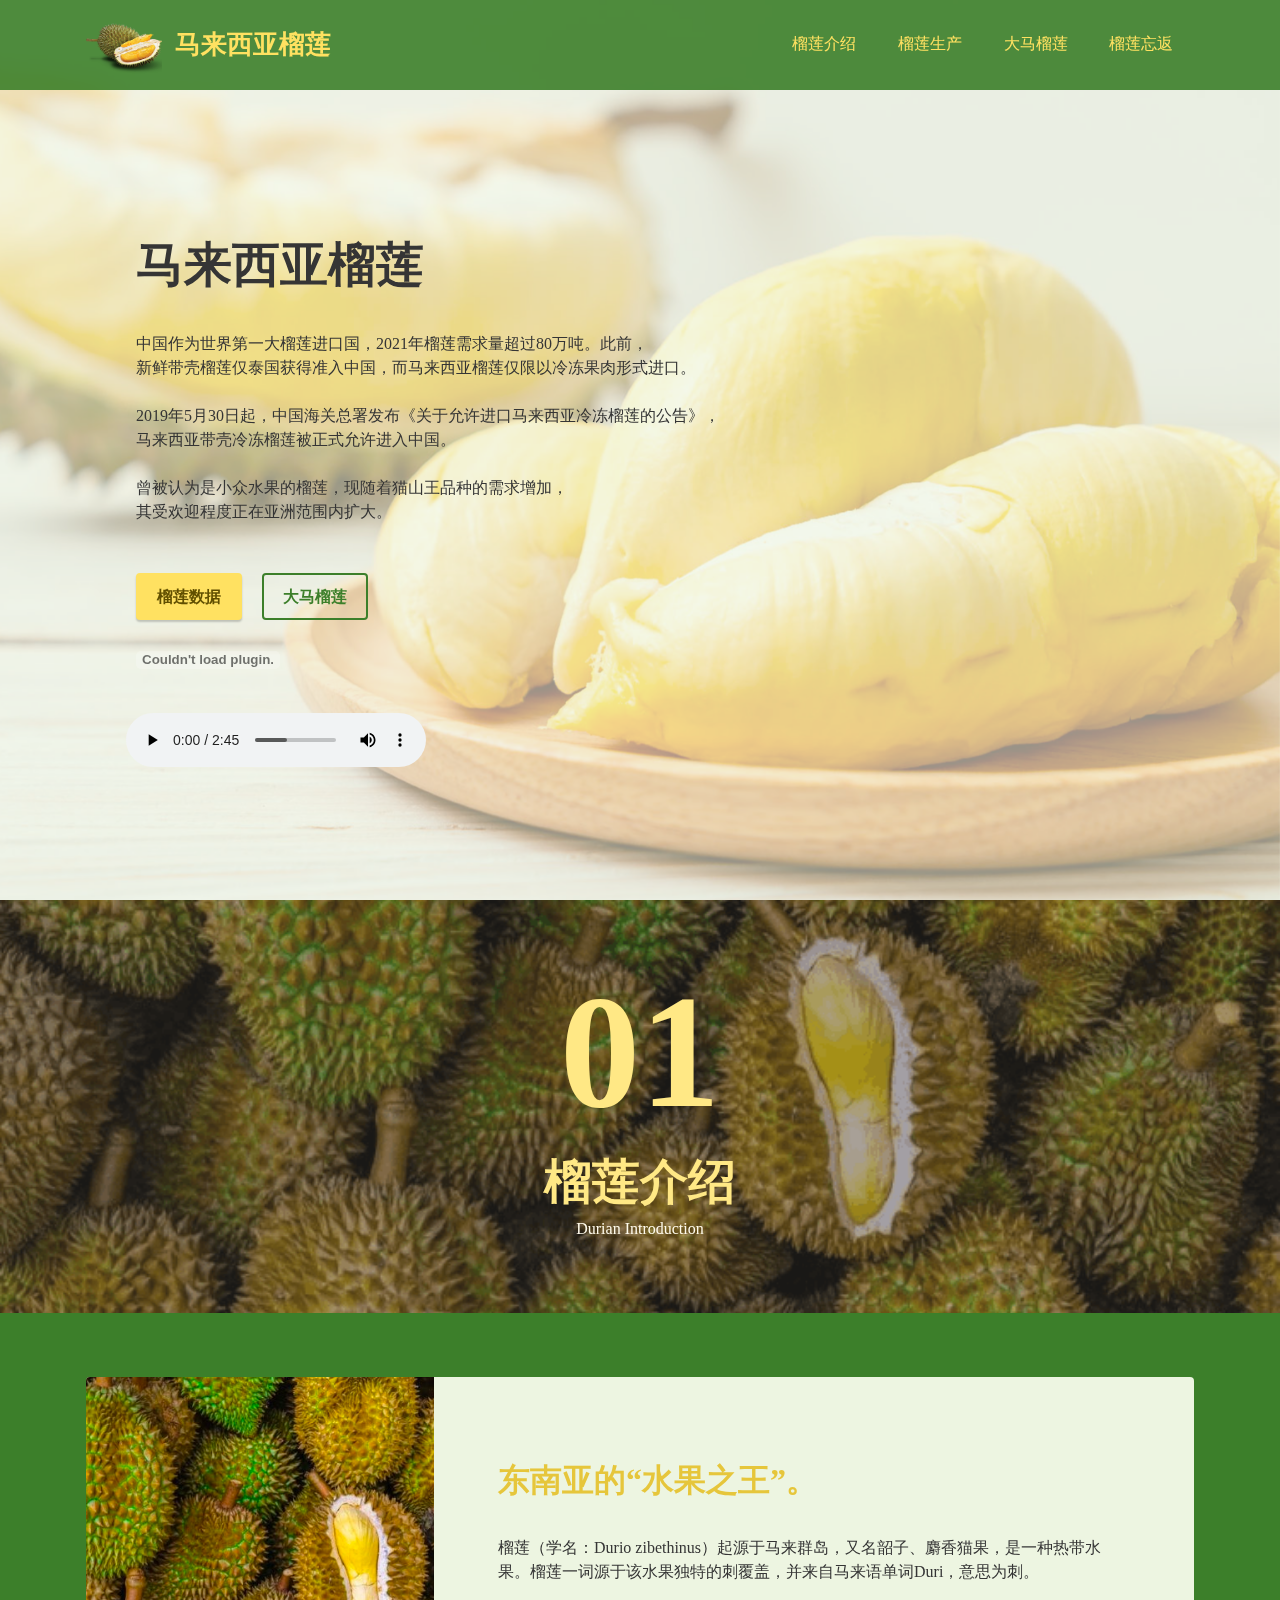
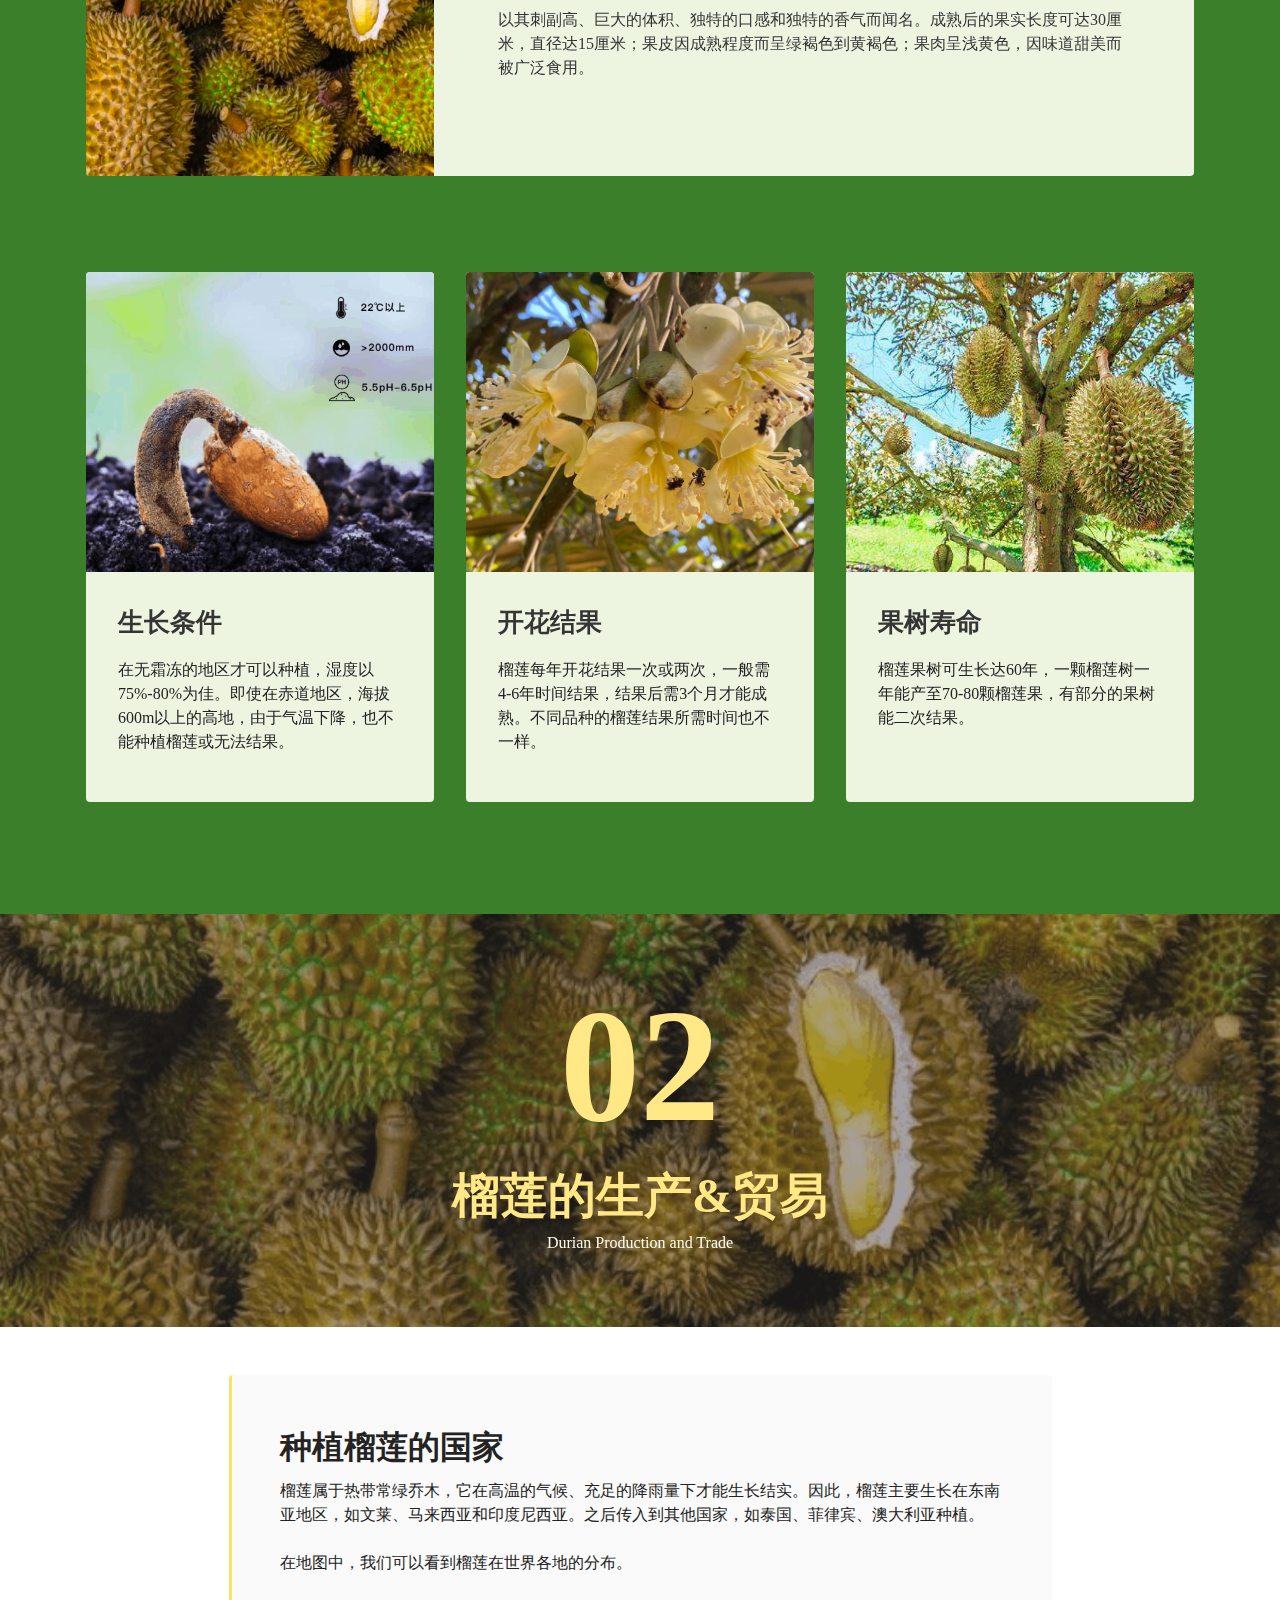
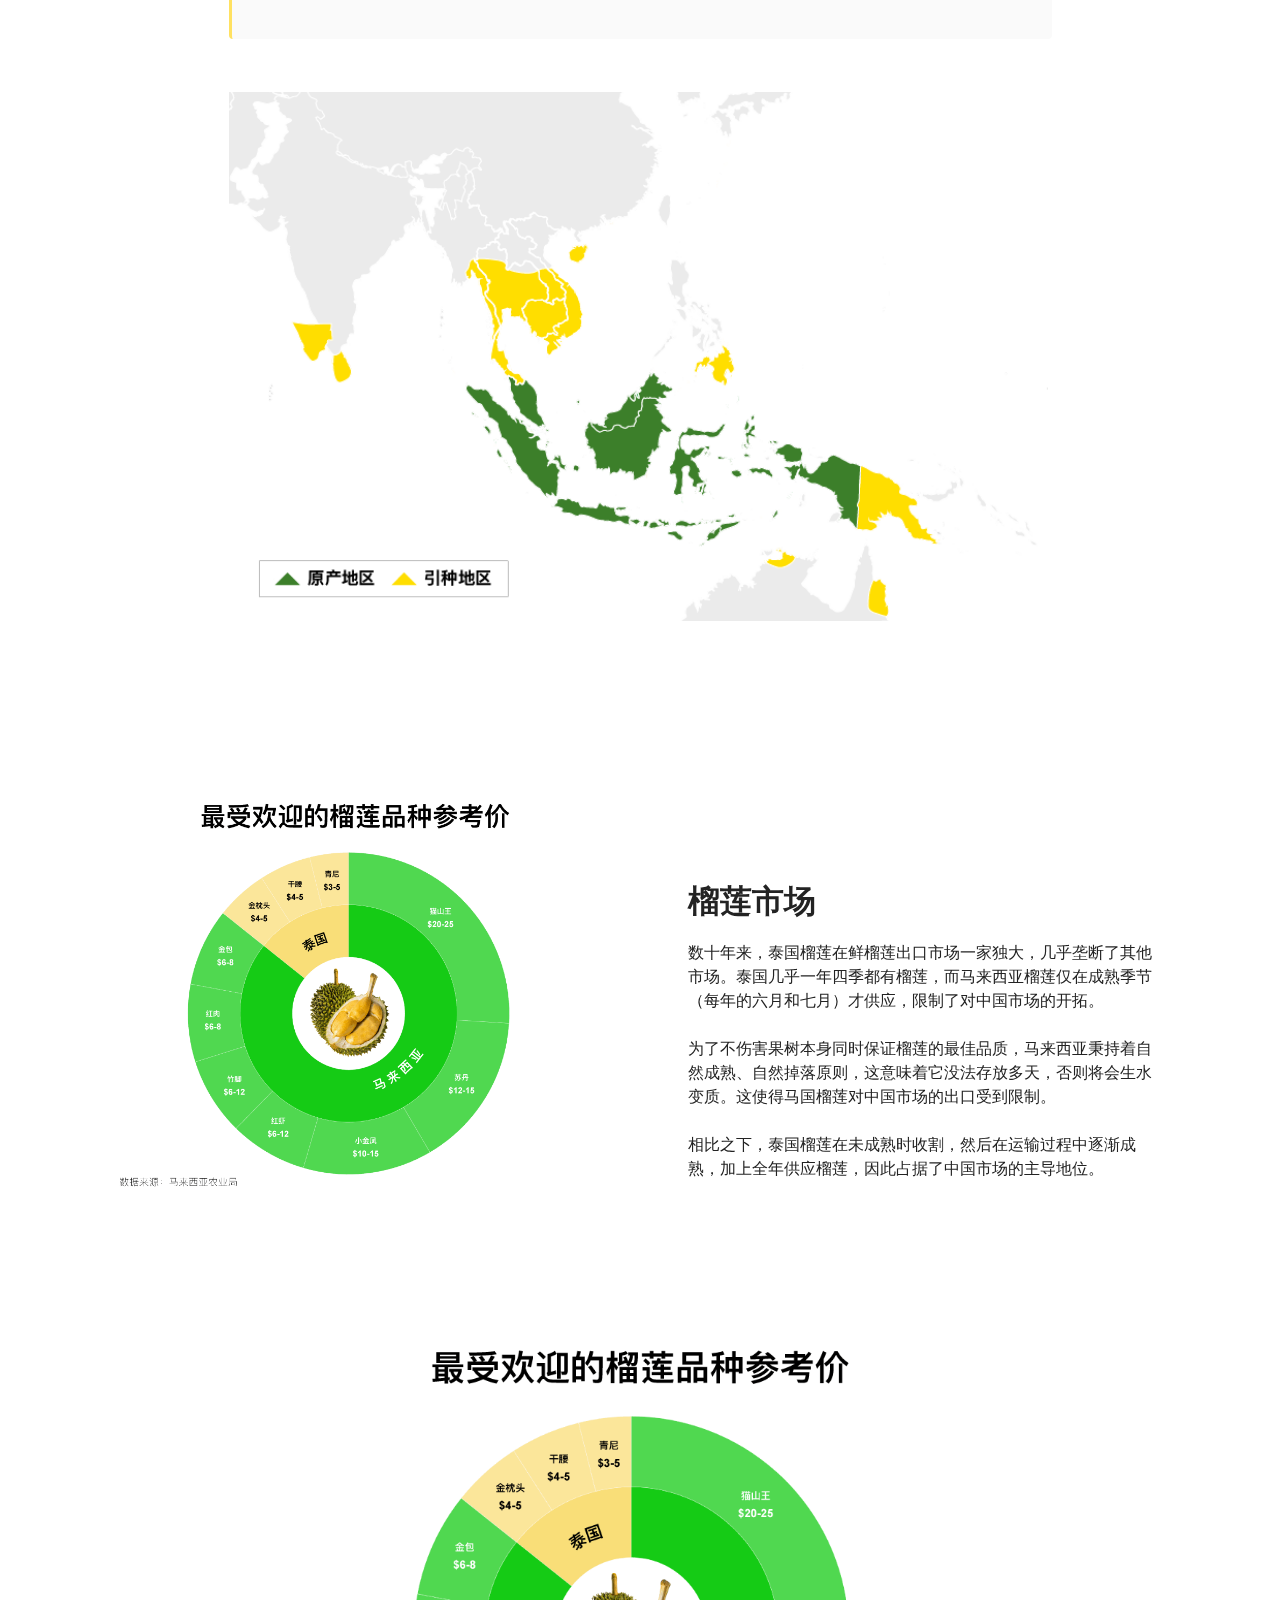
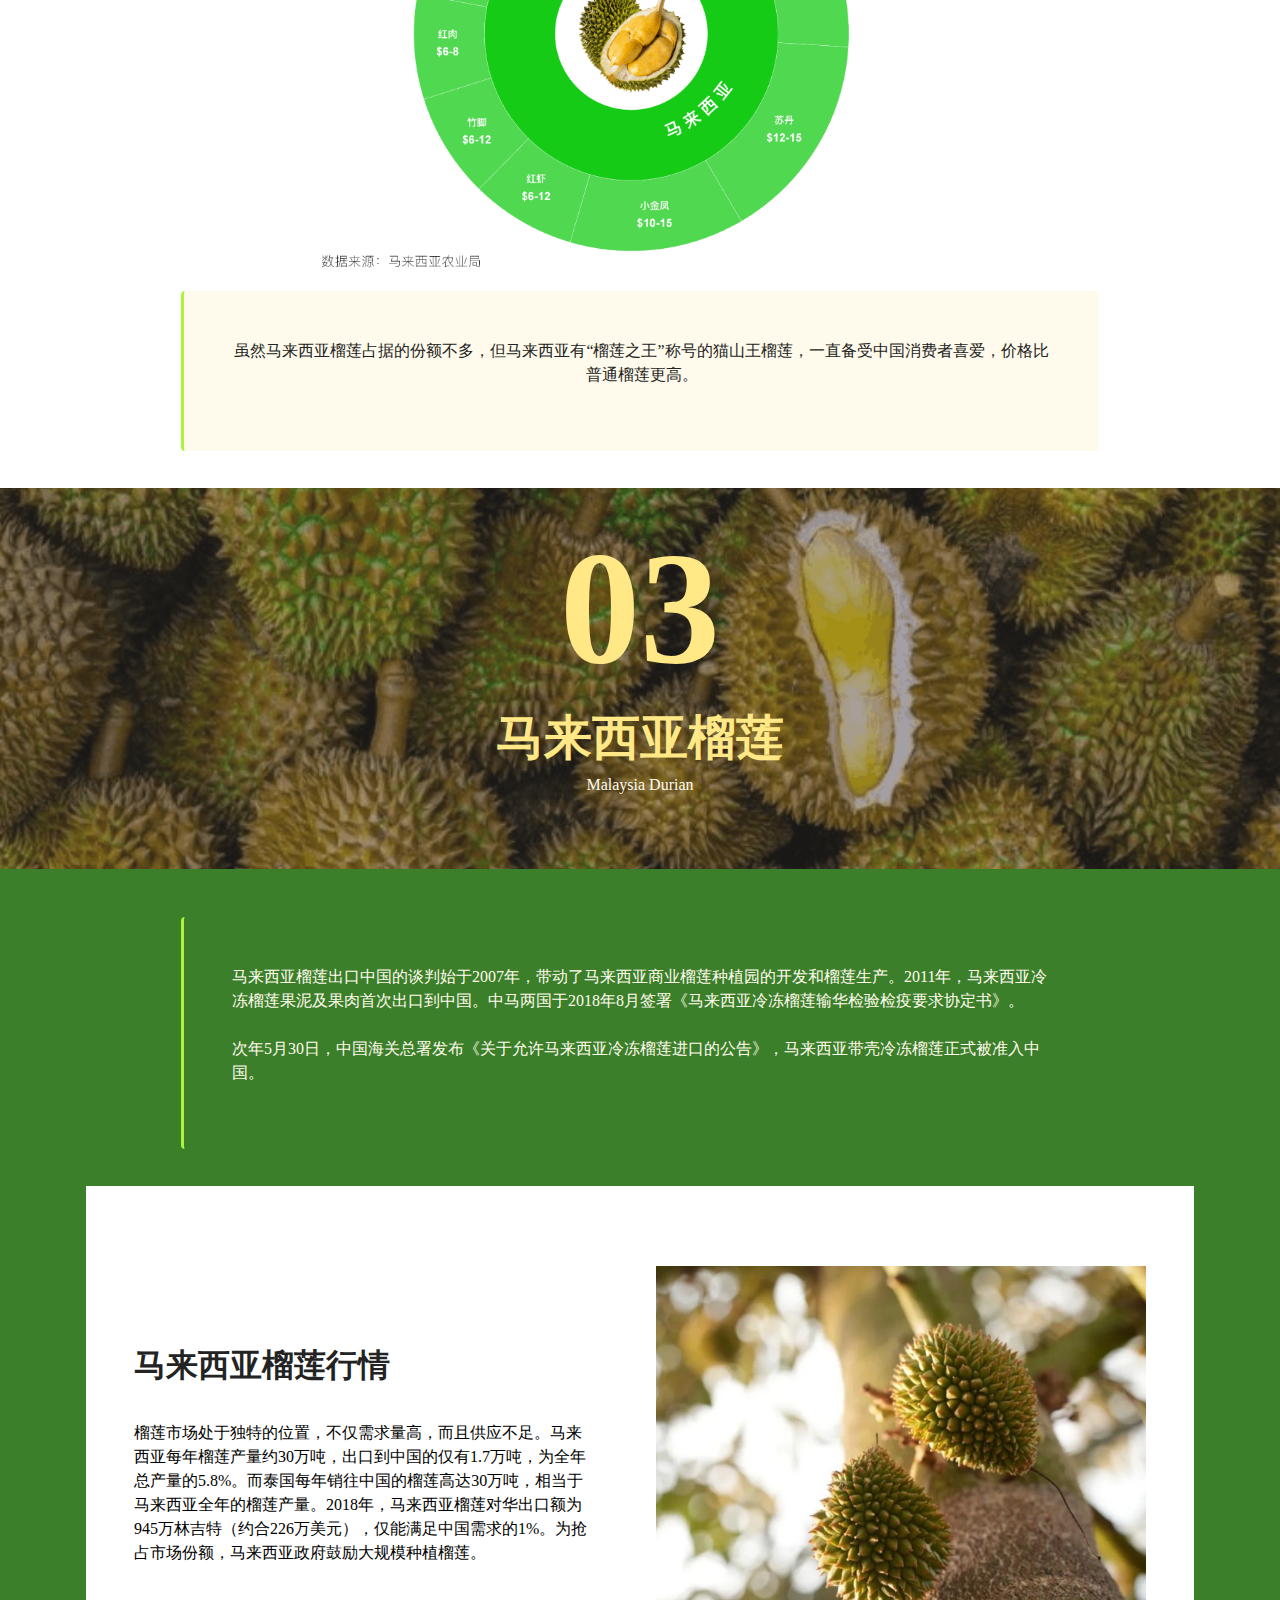
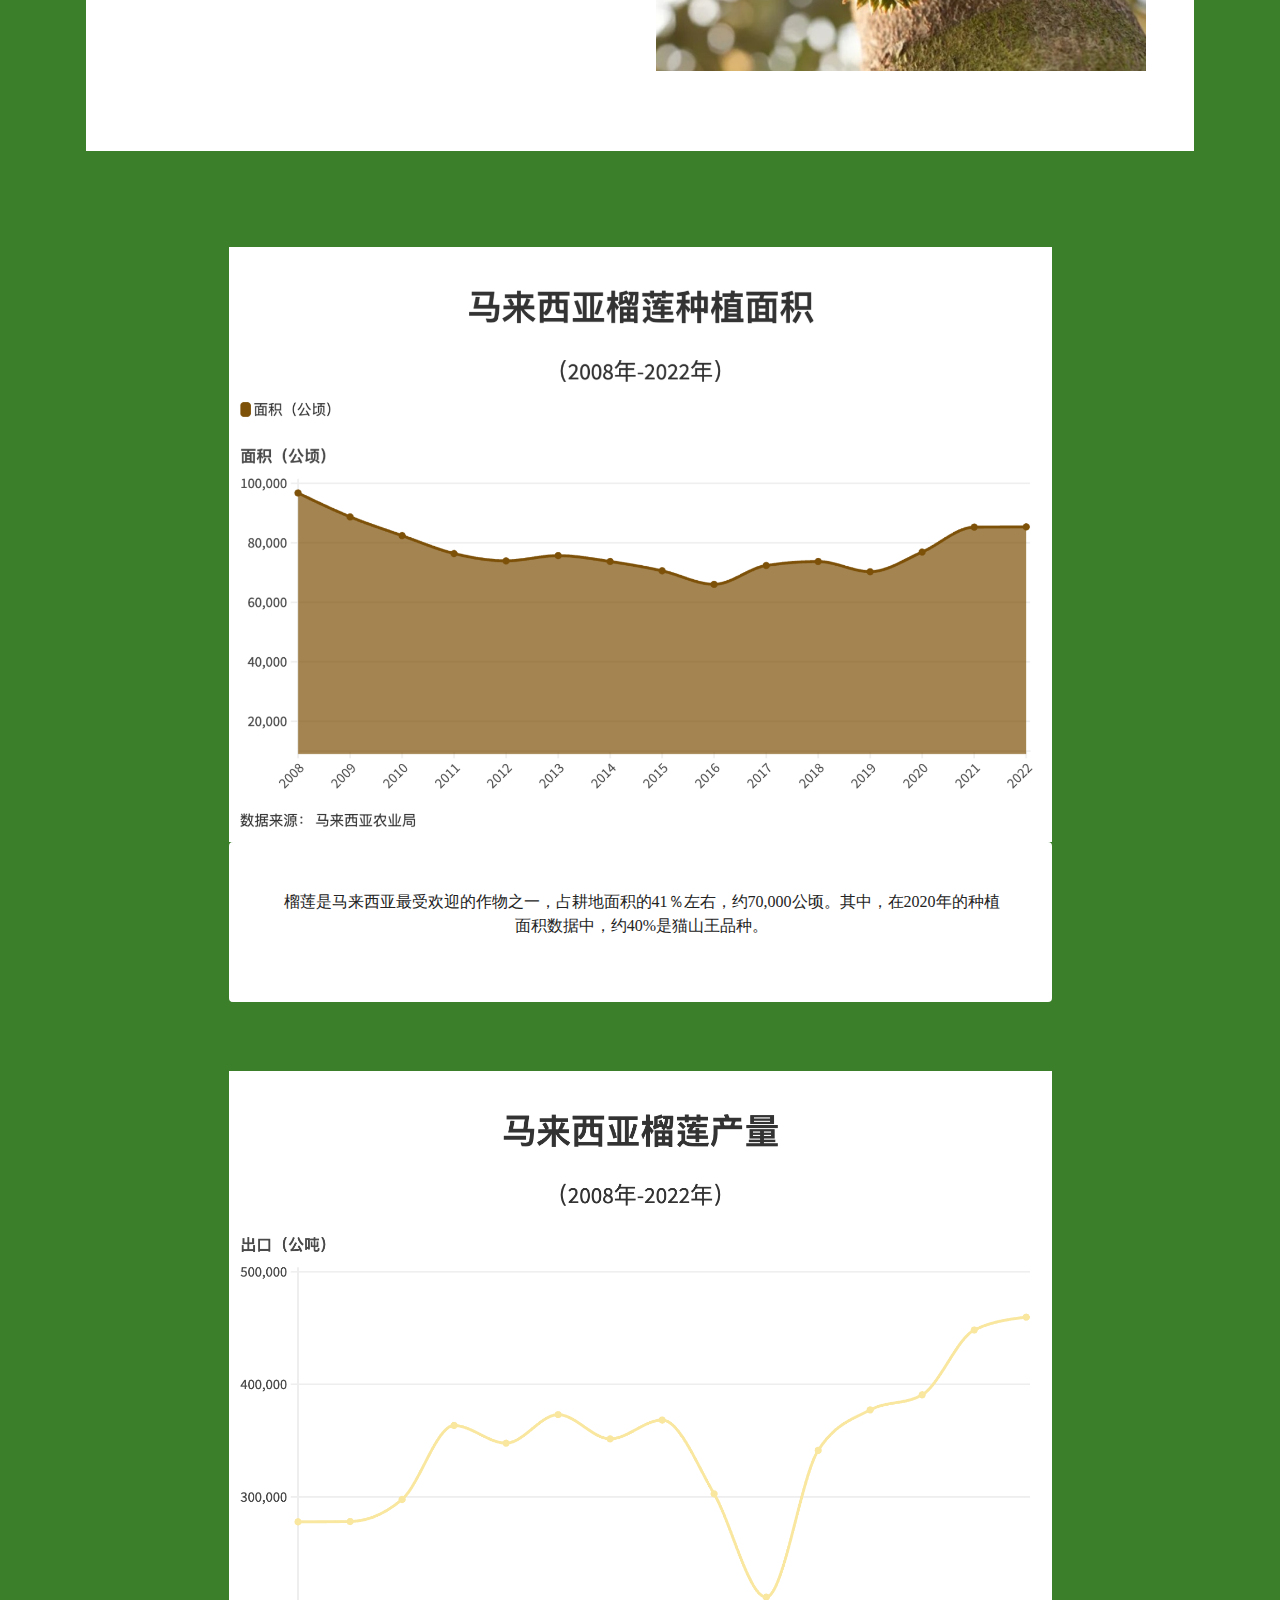
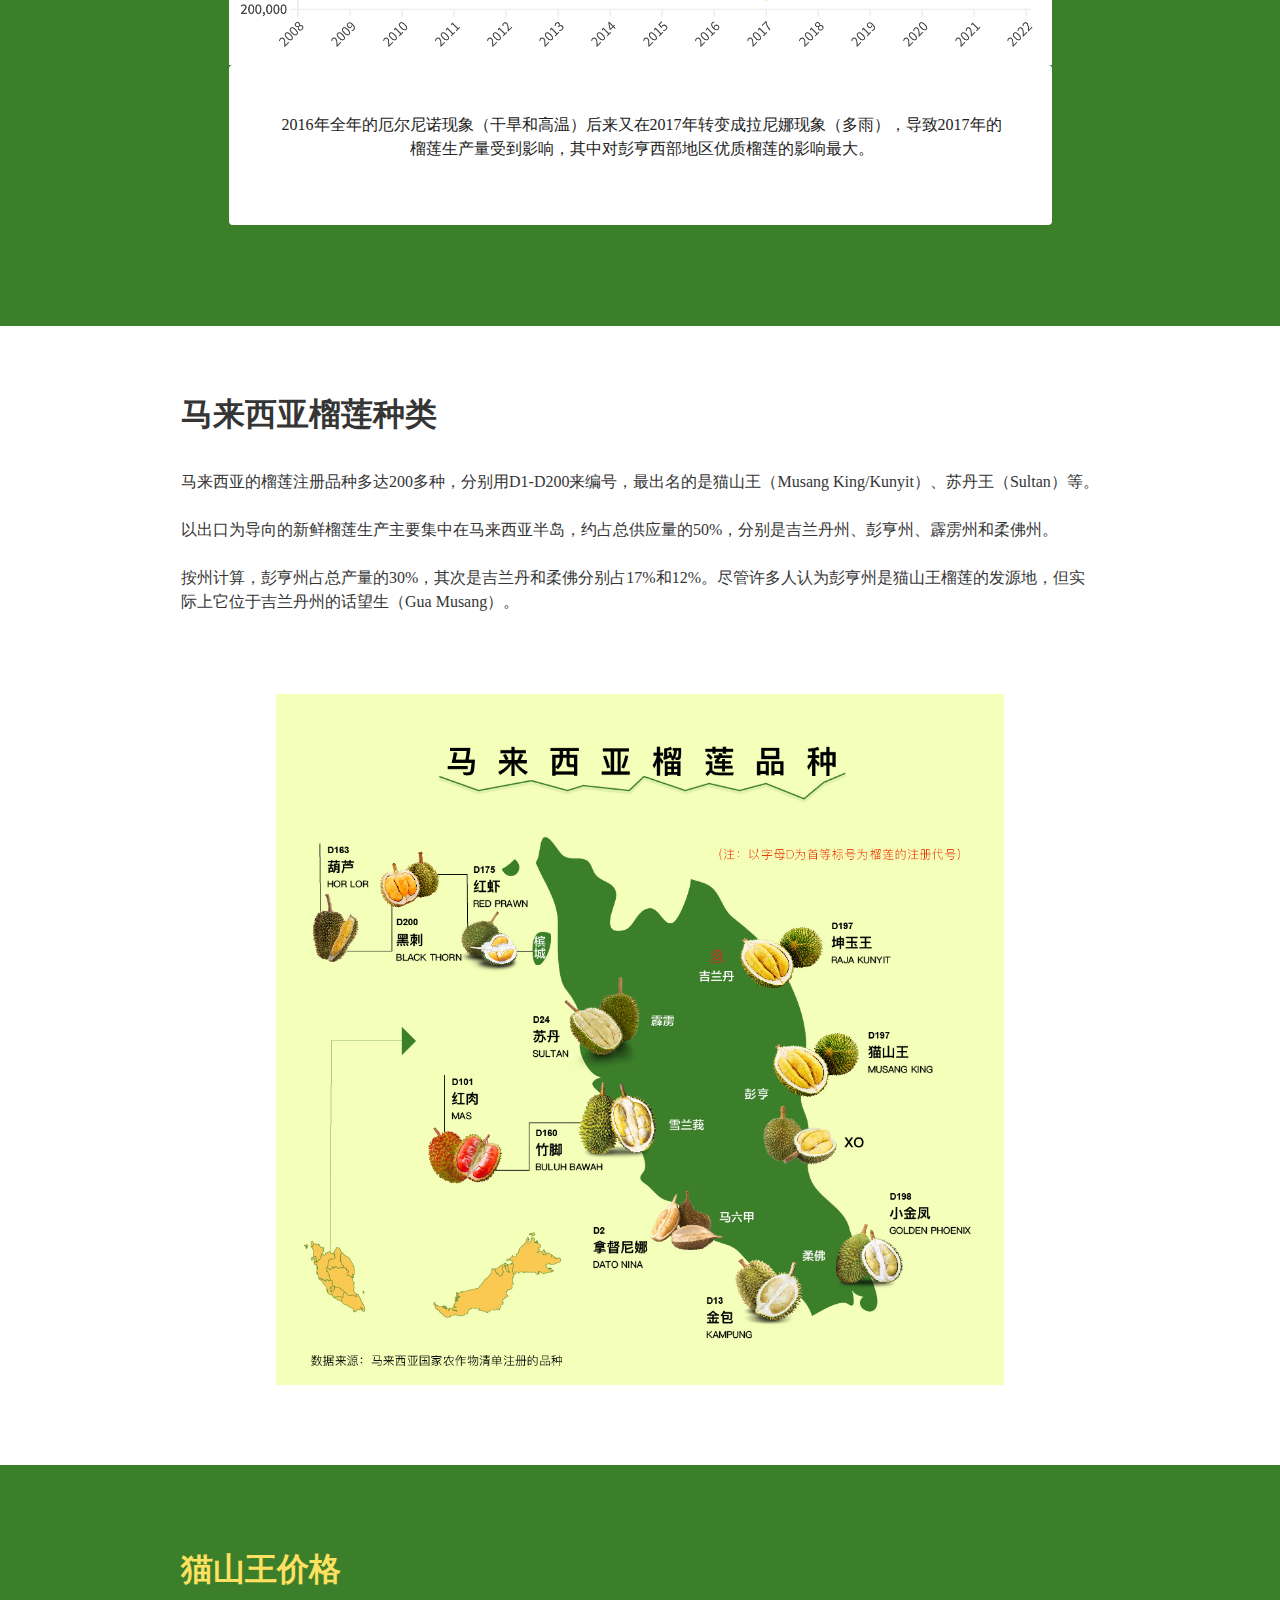
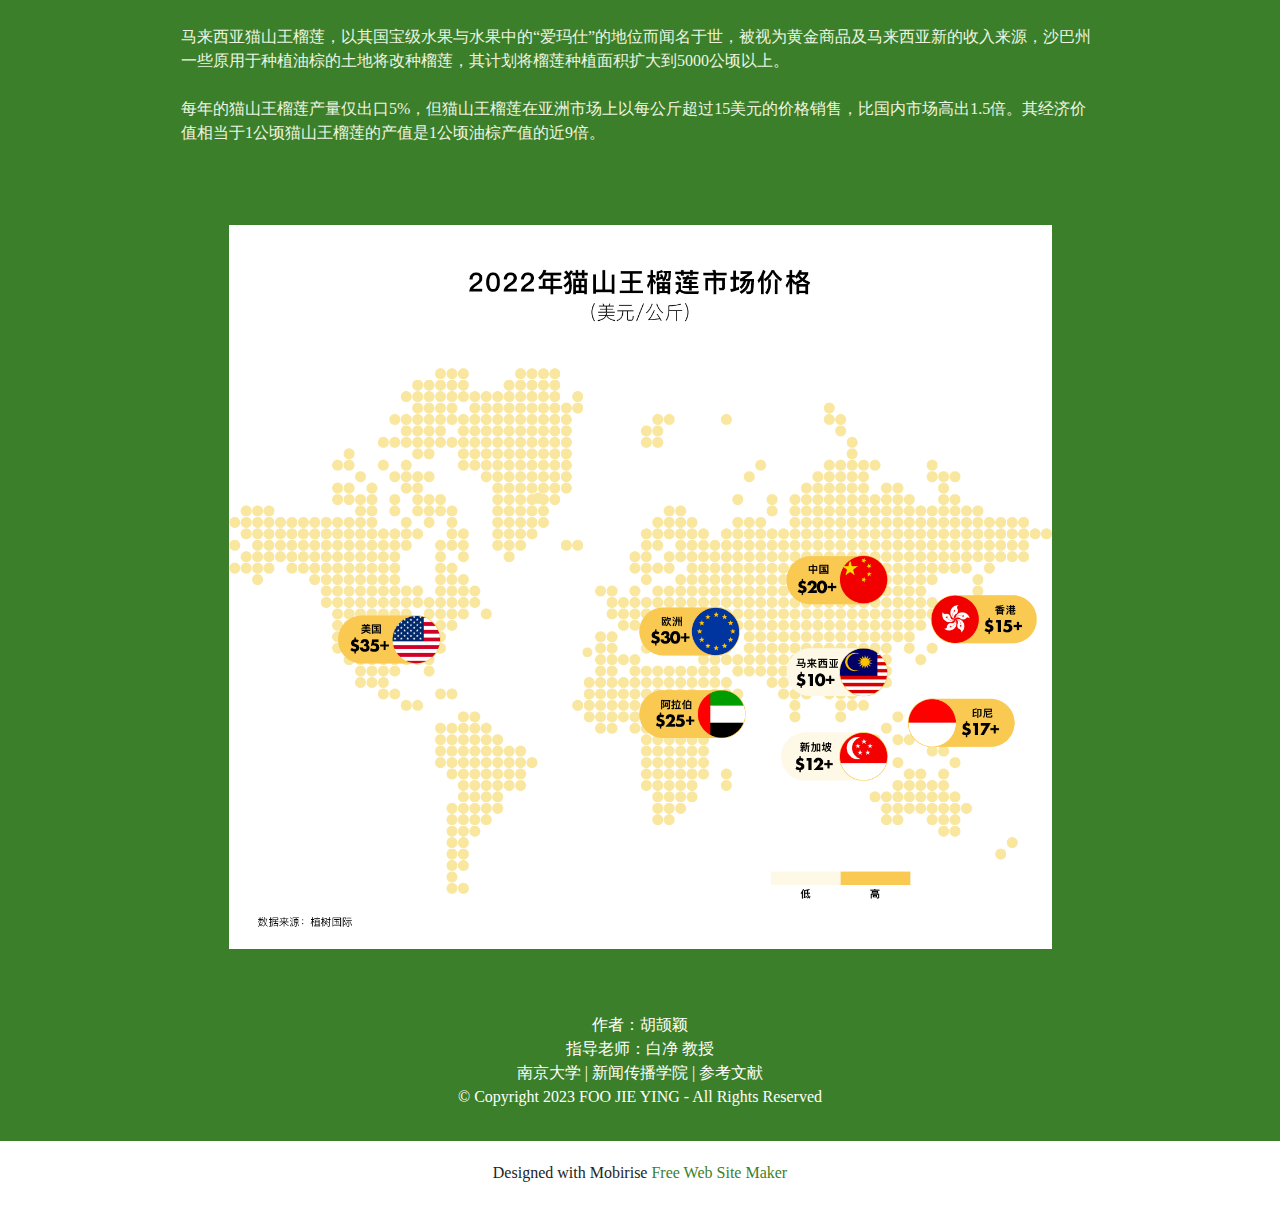
==== index.html @ 1d820371 "Update index.html" ====
<!DOCTYPE html>
<html  >
<head>
  <!-- Site made with Mobirise Website Builder v5.8.9, https://mobirise.com -->
  <meta charset="UTF-8">
  <meta http-equiv="X-UA-Compatible" content="IE=edge">
  <meta name="generator" content="Mobirise v5.8.9, mobirise.com">
  <meta name="viewport" content="width=device-width, initial-scale=1, minimum-scale=1">
  <link rel="shortcut icon" href="assets/images/d101-1.png" type="image/x-icon">
  <meta name="description" content="">
  
  
  <title>Home</title>
  <link rel="stylesheet" href="assets/web/assets/mobirise-icons2/mobirise2.css">
  <link rel="stylesheet" href="assets/bootstrap/css/bootstrap.min.css">
  <link rel="stylesheet" href="assets/bootstrap/css/bootstrap-grid.min.css">
  <link rel="stylesheet" href="assets/bootstrap/css/bootstrap-reboot.min.css">
  <link rel="stylesheet" href="assets/parallax/jarallax.css">
  <link rel="stylesheet" href="assets/dropdown/css/style.css">
  <link rel="stylesheet" href="assets/socicon/css/styles.css">
  <link rel="stylesheet" href="assets/theme/css/style.css">
  <link rel="preload" as="style" href="assets/mobirise/css/mbr-additional.css"><link rel="stylesheet" href="assets/mobirise/css/mbr-additional.css" type="text/css">

  
 
  
</head>
<body>
  
  <section data-bs-version="5.1" class="menu menu3 cid-sFAA5oUu2Y" once="menu" id="menu3-1">
    
    <nav class="navbar navbar-dropdown navbar-expand-lg">
        <div class="container">
            <div class="navbar-brand">
                <span class="navbar-logo">
                    <a href="https://mobiri.se">
                        <img src="assets/images/d101-1.png" alt="Mobirise Website Builder" style="height: 4.3rem;">
                    </a>
                </span>
                <span class="navbar-caption-wrap"><a class="navbar-caption text-warning display-5" href="https://mobiri.se">马来西亚榴莲</a></span>
            </div>
            <button class="navbar-toggler" type="button" data-toggle="collapse" data-bs-toggle="collapse" data-target="#navbarSupportedContent" data-bs-target="#navbarSupportedContent" aria-controls="navbarNavAltMarkup" aria-expanded="false" aria-label="Toggle navigation">
                <div class="hamburger">
                    <span></span>
                    <span></span>
                    <span></span>
                    <span></span>
                </div>
            </button>
            <div class="collapse navbar-collapse" id="navbarSupportedContent">
                <ul class="navbar-nav nav-dropdown nav-right" data-app-modern-menu="true"><li class="nav-item"><a class="nav-link link text-warning display-7" href="#top">榴莲介绍</a></li>
                    <li class="nav-item"><a class="nav-link link text-warning display-7" href="index.html#content4-5">榴莲生产</a></li>
                    <li class="nav-item"><a class="nav-link link text-warning display-7" href="index.html#content4-6">大马榴莲</a>
                    </li><li class="nav-item"><a class="nav-link link text-warning display-7" href="index.html#features16-9">榴莲忘返</a></li></ul>
                
                
            </div>
        </div>
    </nav>
</section>

<section data-bs-version="5.1" class="header1 cid-sFCAOqBTxa mbr-fullscreen mbr-parallax-background" id="header1-i">

    

    <div class="mbr-overlay" style="opacity: 0.6; background-color: rgb(237, 245, 225);"></div>

    <div class="container-fluid">
        <div class="row justify-content-center">
            <div class="col-12 col-lg-10">
                <h1 class="mbr-section-title mbr-fonts-style mb-3 display-2"><strong><br></strong><br><strong>马来西亚榴莲</strong></h1>
                
                <p class="mbr-text mbr-fonts-style display-7"><br>中国作为世界第一大榴莲进口国，2021年榴莲需求量超过80万吨。此前，<br>新鲜带壳榴莲仅泰国获得准入中国，而马来西亚榴莲仅限以冷冻果肉形式进口。<br> <br>2019年5月30日起，中国海关总署发布《关于允许进口马来西亚冷冻榴莲的公告》，<br>马来西亚带壳冷冻榴莲被正式允许进入中国。<br><br>曾被认为是小众水果的榴莲，现随着猫山王品种的需求增加，<br>其受欢迎程度正在亚洲范围内扩大。<br><br></p>
                <div class="mbr-section-btn mt-3"><a class="btn btn-warning display-7" href="index.html#content4-6">榴莲数据</a> <a class="btn btn-primary-outline display-7" href="index.html#features16-9">大马榴莲</a></div>
                
<embed height="60" type="audio/midi" width="144" src="audio.mp3" volume="60" loop="false" autostart="false" /> 
		    <div class="mbr-section-btn mt-3"> 
  <audio controls>
	<source src="/assets/images/榴槤歌兒一家唱.mp3" type="audio/mpeg">
	<source src="/assets/images/榴槤歌兒一家唱.ogg" type="audio/ogg">
	Your browser does not support the audio tag.
</audio> 


            </div>
        </div>
    </div>
</section>

<section data-bs-version="5.1" class="features21 cid-tFlSaVQ02B" id="features22-6">

    

    
    <div class="mbr-overlay" style="opacity: 0.4; background-color: rgb(53, 53, 53);">
    </div>
    <div class="container">
        <div class="row justify-content-center">
            <div class="col-12 col-md-8">
                <div class="item mbr-flex">
                    <div class="icon-box w-100">
                        <span class="step-number mbr-fonts-style display-2">01</span>
                    </div>
                    <div class="text-box">
                        <h4 class="icon-title card-title mbr-black mbr-fonts-style display-2">
                            <strong>榴莲介绍</strong></h4>
                        <h5 class="icon-text mbr-black mbr-fonts-style display-7">Durian Introduction</h5>
                        
                    </div>
                </div>
                
   
                
                
                
                
                
            </div>
        </div>
    </div>
</section>

<section data-bs-version="5.1" class="features8 cid-sFADMOwrhN" xmlns="http://www.w3.org/1999/html" id="features9-4">
    
    

    

    <div class="container">
        <div class="card">
            <div class="card-wrapper">
                <div class="row align-items-center">
                    <div class="col-12 col-md-4">
                        <div class="image-wrapper">
                            <img src="assets/images/2.png" alt="Mobirise Website Builder">
                        </div>
                    </div>
                    <div class="col-12 col-md">
                        <div class="card-box">
                            <div class="row">
                                <div class="col-md">
                                    <h6 class="card-title mbr-fonts-style display-4"><strong>东南亚的“水果之王”。</strong></h6>
                                    <p class="mbr-text mbr-fonts-style display-7"><br>榴莲（学名：Durio zibethinus）起源于马来群岛，又名韶子、麝香猫果，是一种热带水果。榴莲一词源于该水果独特的刺覆盖，并来自马来语单词Duri，意思为刺。<br> <br>以其刺副高、巨大的体积、独特的口感和独特的香气而闻名。成熟后的果实长度可达30厘米，直径达15厘米；果皮因成熟程度而呈绿褐色到黄褐色；果肉呈浅黄色，因味道甜美而被广泛食用。<br></p>
                                </div>
                                
                                <div></div>
                            </div>
                        </div>
                    </div>
                </div>
            </div>
        </div>
        
        
    </div>
</section>

<section data-bs-version="5.1" class="content2 cid-sFAOw5Fdod" id="content2-e">
    
    
    <div class="container">
        
        <div class="row mt-4">
            <div class="item features-image сol-12 col-md-6 col-lg-4">
                <div class="item-wrapper">
                    <div class="item-img">
                        <img src="assets/images/2-2-816x544.png" alt="Mobirise Website Builder" title="">
                    </div>
                    <div class="item-content">
                        <h5 class="item-title mbr-fonts-style display-5"><strong>生长条件</strong></h5>
                        
                        <p class="mbr-text mbr-fonts-style mt-3 display-7">在无霜冻的地区才可以种植，湿度以75%-80%为佳。即使在赤道地区，海拔600m以上的高地，由于气温下降，也不能种植榴莲或无法结果。<br></p>
                    </div>
                    
                </div>
            </div>
            <div class="item features-image сol-12 col-md-6 col-lg-4">
                <div class="item-wrapper">
                    <div class="item-img">
                        <img src="assets/images/140300379-208451560995808-5107620254826885090-n.jpeg" alt="Mobirise Website Builder" title="">
                    </div>
                    <div class="item-content">
                        <h5 class="item-title mbr-fonts-style display-5"><strong>开花结果</strong></h5>
                        
                        <p class="mbr-text mbr-fonts-style mt-3 display-7">榴莲每年开花结果一次或两次，一般需4-6年时间结果，结果后需3个月才能成熟。不同品种的榴莲结果所需时间也不一样。 <br>
                        </p>
                    </div>
                    
                </div>
            </div>
            <div class="item features-image сol-12 col-md-6 col-lg-4">
                <div class="item-wrapper">
                    <div class="item-img">
                        <img src="assets/images/c63d-hxhyium4640438.jpeg" alt="Mobirise Website Builder" title="">
                    </div>
                    <div class="item-content">
                        <h5 class="item-title mbr-fonts-style display-5"><strong>果树寿命</strong></h5>
                        
                        <p class="mbr-text mbr-fonts-style mt-3 display-7">榴莲果树可生长达60年，一颗榴莲树一年能产至70-80颗榴莲果，有部分的果树能二次结果。<br></p>
                    </div>
                    
                </div>
            </div>

        </div>
    </div>
</section>

<section data-bs-version="5.1" class="features21 cid-tFlTOihVCh" id="features22-7">

    

    
    <div class="mbr-overlay" style="opacity: 0.4; background-color: rgb(53, 53, 53);">
    </div>
    <div class="container">
        <div class="row justify-content-center">
            <div class="col-12 col-md-7">
                <div class="item mbr-flex">
                    <div class="icon-box w-100">
                        <span class="step-number mbr-fonts-style display-2">02</span>
                    </div>
                    <div class="text-box">
                        <h4 class="icon-title card-title mbr-black mbr-fonts-style display-2">
                            <strong>榴莲的生产&amp;贸易</strong></h4>
                        <h5 class="icon-text mbr-black mbr-fonts-style display-7">Durian Production and Trade</h5>
                        
                    </div>
                </div>
                
                
                
                
                
                
                
            </div>
        </div>
    </div>
</section>

<section data-bs-version="5.1" class="content7 cid-tFlX5AsXwE" id="content7-9">
    
    <div class="container">
        <div class="row justify-content-center">
            <div class="col-12 col-md-9">
                <blockquote>
                <h5 class="mbr-section-title mbr-fonts-style mb-2 display-4"><strong>种植榴莲的国家</strong></h5>
                <p class="mbr-text mbr-fonts-style display-7">榴莲属于热带常绿乔木，它在高温的气候、充足的降雨量下才能生长结实。因此，榴莲主要生长在东南亚地区，如文莱、马来西亚和印度尼西亚。之后传入到其他国家，如泰国、菲律宾、澳大利亚种植。<br><br>在地图中，我们可以看到榴莲在世界各地的分布。</p></blockquote>
            </div>
        </div>
    </div>
</section>

<section data-bs-version="5.1" class="image3 cid-tFlRcePU4U" id="image3-4">
    

    
    

    <div class="container">
        <div class="row justify-content-center">
            <div class="col-12 col-lg-9">
                <div class="image-wrapper">
                    <img src="assets/images/-797x512.png" alt="Mobirise Website Builder">
                    
                </div>
            </div>
        </div>
    </div>
</section>

<section data-bs-version="5.1" class="image1 cid-tGdb2V4eTo" id="image1-1c">
    

    
    

    <div class="container">
        <div class="row align-items-center">
            <div class="col-12 col-lg-6">
                <div class="image-wrapper">
                    <img src="assets/images/-1000x800.png" alt="Mobirise Website Builder">
                    
                </div>
            </div>
            <div class="col-12 col-lg">
                <div class="text-wrapper">
                    <h3 class="mbr-section-title mbr-fonts-style mb-3 display-4"><strong><br></strong><br><strong>榴莲市场</strong></h3>
                    <p class="mbr-text mbr-fonts-style display-7">数十年来，泰国榴莲在鲜榴莲出口市场一家独大，几乎垄断了其他市场。泰国几乎一年四季都有榴莲，而马来西亚榴莲仅在成熟季节（每年的六月和七月）才供应，限制了对中国市场的开拓。<br><br>为了不伤害果树本身同时保证榴莲的最佳品质，马来西亚秉持着自然成熟、自然掉落原则，这意味着它没法存放多天，否则将会生水变质。这使得马国榴莲对中国市场的出口受到限制。<br><br>相比之下，泰国榴莲在未成熟时收割，然后在运输过程中逐渐成熟，加上全年供应榴莲，因此占据了中国市场的主导地位。</p>
                </div>
            </div>
        </div>
    </div>
</section>

<section data-bs-version="5.1" class="image3 cid-tGd5zCtLks" id="image3-19">
    

    
    

    <div class="container">
        <div class="row justify-content-center">
            <div class="col-12 col-lg-8">
                <div class="image-wrapper">
                    <img src="assets/images/-1000x800.png" alt="Mobirise Website Builder">
                    
                </div>
            </div>
        </div>
    </div>
</section>

<section data-bs-version="5.1" class="content7 cid-tFP4qQCiLT" id="content7-17">
    
    <div class="container">
        <div class="row justify-content-center">
            <div class="col-12 col-md-10">
                <blockquote>
                
                <p class="mbr-text mbr-fonts-style display-7">虽然马来西亚榴莲占据的份额不多，但马来西亚有“榴莲之王”称号的猫山王榴莲，一直备受中国消费者喜爱，价格比普通榴莲更高。</p></blockquote>
            </div>
        
    </div>
</div></section>

<section data-bs-version="5.1" class="features21 cid-tFmblFZh8J" id="features22-e">

    

    
    <div class="mbr-overlay" style="opacity: 0.4; background-color: rgb(53, 53, 53);">
    </div>
    <div class="container">
        <div class="row justify-content-center">
            <div class="col-12 col-md-8">
                <div class="item mbr-flex">
                    <div class="icon-box w-100">
                        <span class="step-number mbr-fonts-style display-2">03</span>
                    </div>
                    <div class="text-box">
                        <h4 class="icon-title card-title mbr-black mbr-fonts-style display-2"><strong>马来西亚榴莲</strong></h4>
                        <h5 class="icon-text mbr-black mbr-fonts-style display-7">Malaysia Durian</h5>
                        
                    </div>
                </div>
                
                
                
                
                
                
                
            </div>
        </div>
    </div>
</section>

<section data-bs-version="5.1" class="content7 cid-tFJ3Bh3qQ8" id="content7-w">
    
    <div class="container">
        <div class="row justify-content-center">
            <div class="col-12 col-md-10">
                <blockquote>
                
                <p class="mbr-text mbr-fonts-style display-7">马来西亚榴莲出口中国的谈判始于2007年，带动了马来西亚商业榴莲种植园的开发和榴莲生产。2011年，马来西亚冷冻榴莲果泥及果肉首次出口到中国。中马两国于2018年8月签署《马来西亚冷冻榴莲输华检验检疫要求协定书》。<br><br>次年5月30日，中国海关总署发布《关于允许马来西亚冷冻榴莲进口的公告》，马来西亚带壳冷冻榴莲正式被准入中国。<br></p></blockquote>
            </div>
        </div>
    </div>
</section>

<section data-bs-version="5.1" class="features15 cid-tFmcA8XFcm" id="features16-g">

    

    
    
    <div class="container">
        <div class="content-wrapper">
            <div class="row align-items-center">
                <div class="col-12 col-lg">
                    <div class="text-wrapper">
                        <h6 class="card-title mbr-fonts-style display-4"><strong>马来西亚榴莲行情</strong><strong><br></strong></h6>
                        <p class="mbr-text mbr-fonts-style mb-4 display-7"><br>榴莲市场处于独特的位置，不仅需求量高，而且供应不足。马来西亚每年榴莲产量约30万吨，出口到中国的仅有1.7万吨，为全年总产量的5.8%。而泰国每年销往中国的榴莲高达30万吨，相当于马来西亚全年的榴莲产量。2018年，马来西亚榴莲对华出口额为945万林吉特（约合226万美元），仅能满足中国需求的1%。为抢占市场份额，马来西亚政府鼓励大规模种植榴莲。<br></p>
                        
                    </div>
                </div>
                <div class="col-12 col-lg-6">
                    <div class="image-wrapper">
                        <img src="assets/images/640-2.jpeg" alt="Mobirise Website Builder">
                    </div>
                
            </div>
        </div>
    </div>
</div></section>

<section data-bs-version="5.1" class="image3 cid-tGdehPJDSK" id="image3-1f">
    

    
    

    <div class="container">
        <div class="row justify-content-center">
            <div class="col-12 col-lg-9">
                <div class="image-wrapper">
                    <img src="assets/images/152x-1476x1066.png" alt="Mobirise Website Builder">
                    
                </div>
            </div>
        </div>
    </div>
</section>

<section data-bs-version="5.1" class="content7 cid-tFNGir6qHE" id="content7-13">
    
    <div class="container">
        <div class="row justify-content-center">
            <div class="col-12 col-md-9">
                <blockquote>
                
                <p class="mbr-text mbr-fonts-style display-7">榴莲是马来西亚最受欢迎的作物之一，占耕地面积的41％左右，约70,000公顷。其中，在2020年的种植面积数据中，约40%是猫山王品种。</p></blockquote>
        
    </div>
</div></div></section>

<section data-bs-version="5.1" class="image3 cid-tGdeiEdaip" id="image3-1g">
    

    
    

    <div class="container">
        <div class="row justify-content-center">
            <div class="col-12 col-lg-9">
                <div class="image-wrapper">
                    <img src="assets/images/2x-1592x1150.png" alt="Mobirise Website Builder">
                    
                </div>
            </div>
        </div>
    </div>
</section>

<section data-bs-version="5.1" class="content7 cid-tG6Q5gaRPq" id="content7-18">
    
    <div class="container">
        <div class="row justify-content-center">
            <div class="col-12 col-md-9">
                <blockquote>
                
                <p class="mbr-text mbr-fonts-style display-7">2016年全年的厄尔尼诺现象（干旱和高温）后来又在2017年转变成拉尼娜现象（多雨），导致2017年的榴莲生产量受到影响，其中对彭亨西部地区优质榴莲的影响最大。</p></blockquote>
       
    </div>
</div></div></section>

<section data-bs-version="5.1" class="content5 cid-tFmsbAaT57" id="content5-m">
    
    <div class="container">
        <div class="row justify-content-center">
            <div class="col-md-12 col-lg-10">
                
                <h4 class="mbr-section-subtitle mbr-fonts-style mb-4 display-4"><strong>
                    马来西亚榴莲种类
                </strong></h4>
                <p class="mbr-text mbr-fonts-style display-7">马来西亚的榴莲注册品种多达200多种，分别用D1-D200来编号，最出名的是猫山王（Musang King/Kunyit）、苏丹王（Sultan）等。<br><br>以出口为导向的新鲜榴莲生产主要集中在马来西亚半岛，约占总供应量的50%，分别是吉兰丹州、彭亨州、霹雳州和柔佛州。<br><br>按州计算，彭亨州占总产量的30%，其次是吉兰丹和柔佛分别占17%和12%。尽管许多人认为彭亨州是猫山王榴莲的发源地，但实际上它位于吉兰丹州的话望生（Gua Musang）。<br></p>
            </div>
        </div>
    </div>
</section>

<section data-bs-version="5.1" class="image3 cid-tFmszaaepE" id="image3-o">
    

    
    

    <div class="container">
        <div class="row justify-content-center">
            <div class="col-12 col-lg-8">
                <div class="image-wrapper">
                    <img src="assets/images/4.jpg" alt="Mobirise Website Builder">
                    
                </div>
            </div>
        </div>
    </div>
</section>

<section data-bs-version="5.1" class="content5 cid-tFFCqDIq6q" id="content5-v">
    
    <div class="container">
        <div class="row justify-content-center">
            <div class="col-md-12 col-lg-10">
                
                <h4 class="mbr-section-subtitle mbr-fonts-style mb-4 display-4"><strong>
                    猫山王价格
                </strong></h4>
                <p class="mbr-text mbr-fonts-style display-7">马来西亚猫山王榴莲，以其国宝级水果与水果中的“爱玛仕”的地位而闻名于世，被视为黄金商品及马来西亚新的收入来源，沙巴州一些原用于种植油棕的土地将改种榴莲，其计划将榴莲种植面积扩大到5000公顷以上。
<br>
<br>每年的猫山王榴莲产量仅出口5%，但猫山王榴莲在亚洲市场上以每公斤超过15美元的价格销售，比国内市场高出1.5倍。其经济价值相当于1公顷猫山王榴莲的产值是1公顷油棕产值的近9倍。<br></p>
            </div>
        </div>
    </div>
</section>

<section data-bs-version="5.1" class="image3 cid-tFDD96BXuX" id="image3-s">
    

    
    

    <div class="container">
        <div class="row justify-content-center">
            <div class="col-12 col-lg-9">
                <div class="image-wrapper">
                    <img src="assets/images/amcharts.pixelmap-1436x1263.png" alt="Mobirise Website Builder">
                    
                </div>
            </div>
	


    </div>
</section>

<section data-bs-version="5.1" class="footer3 cid-sFAOjz8nX7" once="footers" id="footer3-d">

    

    

    <div class="container">
        <div class="media-container-row align-center mbr-white">
            
            
            <div class="row row-copirayt">
                <p class="mbr-text mb-0 mbr-fonts-style mbr-white align-center display-7">作者：胡颉颖<br>指导老师：白净 教授<br>南京大学 | 新闻传播学院 | 参考文献<br>© Copyright 2023 FOO JIE YING - All Rights Reserved</p>
            
        </div>
    </div>
</div></section><section class="display-7" style="padding: 0;align-items: center;justify-content: center;flex-wrap: wrap;    align-content: center;display: flex;position: relative;height: 4rem;"><a href="https://mobiri.se/3011958" style="flex: 1 1;height: 4rem;position: absolute;width: 100%;z-index: 1;"><img alt="Mobirise" style="height: 4rem;" src="[data-uri]"></a><p style="margin: 0;text-align: center;" class="display-7">Designed with Mobirise &#8204;</p><a style="z-index:1" href="https://mobirise.com/website-maker.html">Free Web Site Maker</a></section><script src="assets/bootstrap/js/bootstrap.bundle.min.js"></script>  <script src="assets/parallax/jarallax.js"></script>  <script src="assets/smoothscroll/smooth-scroll.js"></script>  <script src="assets/ytplayer/index.js"></script>  <script src="assets/dropdown/js/navbar-dropdown.js"></script>  <script src="assets/theme/js/script.js"></script>  
  
  
</body>
</html>
---- assets/web/assets/mobirise-icons2/mobirise2.css ----
@font-face {
  font-family: 'Moririse2';
  font-display: swap;
  src:  url('mobirise2.eot?f2bix4');
  src:  url('mobirise2.eot?f2bix4#iefix') format('embedded-opentype'),
    url('mobirise2.ttf?f2bix4') format('truetype'),
    url('mobirise2.woff?f2bix4') format('woff'),
    url('mobirise2.svg?f2bix4#mobirise2') format('svg');
  font-weight: normal;
  font-style: normal;
}

[class^="mobi-"], [class*=" mobi-"] {
  /* use !important to prevent issues with browser extensions that change fonts */
  font-family: 'Moririse2' !important;
  speak: none;
  font-style: normal;
  font-weight: normal;
  font-variant: normal;
  text-transform: none;
  line-height: 1;

  /* Better Font Rendering =========== */
  -webkit-font-smoothing: antialiased;
  -moz-osx-font-smoothing: grayscale;
}

.mobi-mbri-add-submenu:before {
  content: "\e900";
}
.mobi-mbri-alert:before {
  content: "\e901";
}
.mobi-mbri-align-center:before {
  content: "\e902";
}
.mobi-mbri-align-justify:before {
  content: "\e903";
}
.mobi-mbri-align-left:before {
  content: "\e904";
}
.mobi-mbri-align-right:before {
  content: "\e905";
}
.mobi-mbri-android:before {
  content: "\e906";
}
.mobi-mbri-apple:before {
  content: "\e907";
}
.mobi-mbri-arrow-down:before {
  content: "\e908";
}
.mobi-mbri-arrow-next:before {
  content: "\e909";
}
.mobi-mbri-arrow-prev:before {
  content: "\e90a";
}
.mobi-mbri-arrow-up:before {
  content: "\e90b";
}
.mobi-mbri-bold:before {
  content: "\e90c";
}
.mobi-mbri-bookmark:before {
  content: "\e90d";
}
.mobi-mbri-bootstrap:before {
  content: "\e90e";
}
.mobi-mbri-briefcase:before {
  content: "\e90f";
}
.mobi-mbri-browse:before {
  content: "\e910";
}
.mobi-mbri-bulleted-list:before {
  content: "\e911";
}
.mobi-mbri-calendar:before {
  content: "\e912";
}
.mobi-mbri-camera:before {
  content: "\e913";
}
.mobi-mbri-cart-add:before {
  content: "\e914";
}
.mobi-mbri-cart-full:before {
  content: "\e915";
}
.mobi-mbri-cash:before {
  content: "\e916";
}
.mobi-mbri-change-style:before {
  content: "\e917";
}
.mobi-mbri-chat:before {
  content: "\e918";
}
.mobi-mbri-clock:before {
  content: "\e919";
}
.mobi-mbri-close:before {
  content: "\e91a";
}
.mobi-mbri-cloud:before {
  content: "\e91b";
}
.mobi-mbri-code:before {
  content: "\e91c";
}
.mobi-mbri-contact-form:before {
  content: "\e91d";
}
.mobi-mbri-credit-card:before {
  content: "\e91e";
}
.mobi-mbri-cursor-click:before {
  content: "\e91f";
}
.mobi-mbri-cust-feedback:before {
  content: "\e920";
}
.mobi-mbri-database:before {
  content: "\e921";
}
.mobi-mbri-delivery:before {
  content: "\e922";
}
.mobi-mbri-desktop:before {
  content: "\e923";
}
.mobi-mbri-devices:before {
  content: "\e924";
}
.mobi-mbri-down:before {
  content: "\e925";
}
.mobi-mbri-download-2:before {
  content: "\e926";
}
.mobi-mbri-download:before {
  content: "\e927";
}
.mobi-mbri-drag-n-drop-2:before {
  content: "\e928";
}
.mobi-mbri-drag-n-drop:before {
  content: "\e929";
}
.mobi-mbri-edit-2:before {
  content: "\e92a";
}
.mobi-mbri-edit:before {
  content: "\e92b";
}
.mobi-mbri-error:before {
  content: "\e92c";
}
.mobi-mbri-extension:before {
  content: "\e92d";
}
.mobi-mbri-features:before {
  content: "\e92e";
}
.mobi-mbri-file:before {
  content: "\e92f";
}
.mobi-mbri-flag:before {
  content: "\e930";
}
.mobi-mbri-folder:before {
  content: "\e931";
}
.mobi-mbri-gift:before {
  content: "\e932";
}
.mobi-mbri-github:before {
  content: "\e933";
}
.mobi-mbri-globe-2:before {
  content: "\e934";
}
.mobi-mbri-globe:before {
  content: "\e935";
}
.mobi-mbri-growing-chart:before {
  content: "\e936";
}
.mobi-mbri-hearth:before {
  content: "\e937";
}
.mobi-mbri-help:before {
  content: "\e938";
}
.mobi-mbri-home:before {
  content: "\e939";
}
.mobi-mbri-hot-cup:before {
  content: "\e93a";
}
.mobi-mbri-idea:before {
  content: "\e93b";
}
.mobi-mbri-image-gallery:before {
  content: "\e93c";
}
.mobi-mbri-image-slider:before {
  content: "\e93d";
}
.mobi-mbri-info:before {
  content: "\e93e";
}
.mobi-mbri-italic:before {
  content: "\e93f";
}
.mobi-mbri-key:before {
  content: "\e940";
}
.mobi-mbri-laptop:before {
  content: "\e941";
}
.mobi-mbri-layers:before {
  content: "\e942";
}
.mobi-mbri-left-right:before {
  content: "\e943";
}
.mobi-mbri-left:before {
  content: "\e944";
}
.mobi-mbri-letter:before {
  content: "\e945";
}
.mobi-mbri-like:before {
  content: "\e946";
}
.mobi-mbri-link:before {
  content: "\e947";
}
.mobi-mbri-lock:before {
  content: "\e948";
}
.mobi-mbri-login:before {
  content: "\e949";
}
.mobi-mbri-logout:before {
  content: "\e94a";
}
.mobi-mbri-magic-stick:before {
  content: "\e94b";
}
.mobi-mbri-map-pin:before {
  content: "\e94c";
}
.mobi-mbri-menu:before {
  content: "\e94d";
}
.mobi-mbri-mobile-2:before {
  content: "\e94e";
}
.mobi-mbri-mobile-horizontal:before {
  content: "\e94f";
}
.mobi-mbri-mobile:before {
  content: "\e950";
}
.mobi-mbri-mobirise:before {
  content: "\e951";
}
.mobi-mbri-more-horizontal:before {
  content: "\e952";
}
.mobi-mbri-more-vertical:before {
  content: "\e953";
}
.mobi-mbri-music:before {
  content: "\e954";
}
.mobi-mbri-new-file:before {
  content: "\e955";
}
.mobi-mbri-numbered-list:before {
  content: "\e956";
}
.mobi-mbri-opened-folder:before {
  content: "\e957";
}
.mobi-mbri-pages:before {
  content: "\e958";
}
.mobi-mbri-paper-plane:before {
  content: "\e959";
}
.mobi-mbri-paperclip:before {
  content: "\e95a";
}
.mobi-mbri-phone:before {
  content: "\e95b";
}
.mobi-mbri-photo:before {
  content: "\e95c";
}
.mobi-mbri-photos:before {
  content: "\e95d";
}
.mobi-mbri-pin:before {
  content: "\e95e";
}
.mobi-mbri-play:before {
  content: "\e95f";
}
.mobi-mbri-plus:before {
  content: "\e960";
}
.mobi-mbri-preview:before {
  content: "\e961";
}
.mobi-mbri-print:before {
  content: "\e962";
}
.mobi-mbri-protect:before {
  content: "\e963";
}
.mobi-mbri-question:before {
  content: "\e964";
}
.mobi-mbri-quote-left:before {
  content: "\e965";
}
.mobi-mbri-quote-right:before {
  content: "\e966";
}
.mobi-mbri-redo:before {
  content: "\e967";
}
.mobi-mbri-refresh:before {
  content: "\e968";
}
.mobi-mbri-responsive-2:before {
  content: "\e969";
}
.mobi-mbri-responsive:before {
  content: "\e96a";
}
.mobi-mbri-right:before {
  content: "\e96b";
}
.mobi-mbri-rocket:before {
  content: "\e96c";
}
.mobi-mbri-sad-face:before {
  content: "\e96d";
}
.mobi-mbri-sale:before {
  content: "\e96e";
}
.mobi-mbri-save:before {
  content: "\e96f";
}
.mobi-mbri-search:before {
  content: "\e970";
}
.mobi-mbri-setting-2:before {
  content: "\e971";
}
.mobi-mbri-setting-3:before {
  content: "\e972";
}
.mobi-mbri-setting:before {
  content: "\e973";
}
.mobi-mbri-share:before {
  content: "\e974";
}
.mobi-mbri-shopping-bag:before {
  content: "\e975";
}
.mobi-mbri-shopping-basket:before {
  content: "\e976";
}
.mobi-mbri-shopping-cart:before {
  content: "\e977";
}
.mobi-mbri-sites:before {
  content: "\e978";
}
.mobi-mbri-smile-face:before {
  content: "\e979";
}
.mobi-mbri-speed:before {
  content: "\e97a";
}
.mobi-mbri-star:before {
  content: "\e97b";
}
.mobi-mbri-success:before {
  content: "\e97c";
}
.mobi-mbri-sun:before {
  content: "\e97d";
}
.mobi-mbri-sun2:before {
  content: "\e97e";
}
.mobi-mbri-tablet-vertical:before {
  content: "\e97f";
}
.mobi-mbri-tablet:before {
  content: "\e980";
}
.mobi-mbri-target:before {
  content: "\e981";
}
.mobi-mbri-timer:before {
  content: "\e982";
}
.mobi-mbri-to-ftp:before {
  content: "\e983";
}
.mobi-mbri-to-local-drive:before {
  content: "\e984";
}
.mobi-mbri-touch-swipe:before {
  content: "\e985";
}
.mobi-mbri-touch:before {
  content: "\e986";
}
.mobi-mbri-trash:before {
  content: "\e987";
}
.mobi-mbri-underline:before {
  content: "\e988";
}
.mobi-mbri-undo:before {
  content: "\e989";
}
.mobi-mbri-unlink:before {
  content: "\e98a";
}
.mobi-mbri-unlock:before {
  content: "\e98b";
}
.mobi-mbri-up-down:before {
  content: "\e98c";
}
.mobi-mbri-up:before {
  content: "\e98d";
}
.mobi-mbri-update:before {
  content: "\e98e";
}
.mobi-mbri-upload-2:before {
  content: "\e98f";
}
.mobi-mbri-upload:before {
  content: "\e990";
}
.mobi-mbri-user-2:before {
  content: "\e991";
}
.mobi-mbri-user:before {
  content: "\e992";
}
.mobi-mbri-users:before {
  content: "\e993";
}
.mobi-mbri-video-play:before {
  content: "\e994";
}
.mobi-mbri-video:before {
  content: "\e995";
}
.mobi-mbri-watch:before {
  content: "\e996";
}
.mobi-mbri-website-theme-2:before {
  content: "\e997";
}
.mobi-mbri-website-theme:before {
  content: "\e998";
}
.mobi-mbri-wifi:before {
  content: "\e999";
}
.mobi-mbri-windows:before {
  content: "\e99a";
}
.mobi-mbri-zoom-in:before {
  content: "\e99b";
}
.mobi-mbri-zoom-out:before {
  content: "\e99c";
}
---- assets/parallax/jarallax.css ----
.jarallax {
    position: relative;
    z-index: 0;
}
.jarallax > .jarallax-img {
    position: absolute;
    object-fit: cover;
    /* support for plugin https://github.com/bfred-it/object-fit-images */
    font-family: 'object-fit: cover;';
    top: 0;
    left: 0;
    width: 100%;
    height: 100%;
    z-index: -1;
}
---- assets/dropdown/css/style.css ----
.navbar-dropdown {
  left: 0;
  padding: 0;
  position: absolute;
  right: 0;
  top: 0;
  transition: all 0.45s ease;
  z-index: 1030;
  background: #282828; }
  .navbar-dropdown .navbar-logo {
    margin-right: 0.8rem;
    transition: margin 0.3s ease-in-out;
    vertical-align: middle; }
    .navbar-dropdown .navbar-logo img {
      height: 3.125rem;
      transition: all 0.3s ease-in-out; }
    .navbar-dropdown .navbar-logo.mbr-iconfont {
      font-size: 3.125rem;
      line-height: 3.125rem; }
  .navbar-dropdown .navbar-caption {
    font-weight: 700;
    white-space: normal;
    vertical-align: -4px;
    line-height: 3.125rem !important; }
    .navbar-dropdown .navbar-caption, .navbar-dropdown .navbar-caption:hover {
      color: inherit;
      text-decoration: none; }
  .navbar-dropdown .mbr-iconfont + .navbar-caption {
    vertical-align: -1px; }
  .navbar-dropdown.navbar-fixed-top {
    position: fixed; }
  .navbar-dropdown .navbar-brand span {
    vertical-align: -4px; }
  .navbar-dropdown.bg-color.transparent {
    background: none; }
  .navbar-dropdown.navbar-short .navbar-brand {
    padding: 0.625rem 0; }
    .navbar-dropdown.navbar-short .navbar-brand span {
      vertical-align: -1px; }
  .navbar-dropdown.navbar-short .navbar-caption {
    line-height: 2.375rem !important;
    vertical-align: -2px; }
  .navbar-dropdown.navbar-short .navbar-logo {
    margin-right: 0.5rem; }
    .navbar-dropdown.navbar-short .navbar-logo img {
      height: 2.375rem; }
    .navbar-dropdown.navbar-short .navbar-logo.mbr-iconfont {
      font-size: 2.375rem;
      line-height: 2.375rem; }
  .navbar-dropdown.navbar-short .mbr-table-cell {
    height: 3.625rem; }
  .navbar-dropdown .navbar-close {
    left: 0.6875rem;
    position: fixed;
    top: 0.75rem;
    z-index: 1000; }
  .navbar-dropdown .hamburger-icon {
    content: "";
    display: inline-block;
    vertical-align: middle;
    width: 16px;
    -webkit-box-shadow: 0 -6px 0 1px #282828,0 0 0 1px #282828,0 6px 0 1px #282828;
    -moz-box-shadow: 0 -6px 0 1px #282828,0 0 0 1px #282828,0 6px 0 1px #282828;
    box-shadow: 0 -6px 0 1px #282828,0 0 0 1px #282828,0 6px 0 1px #282828; }

.dropdown-menu .dropdown-toggle[data-toggle="dropdown-submenu"]::after {
  border-bottom: 0.35em solid transparent;
  border-left: 0.35em solid;
  border-right: 0;
  border-top: 0.35em solid transparent;
  margin-left: 0.3rem; }

.dropdown-menu .dropdown-item:focus {
  outline: 0; }

.nav-dropdown {
  font-size: 0.75rem;
  font-weight: 500;
  height: auto !important; }
  .nav-dropdown .nav-btn {
    padding-left: 1rem; }
  .nav-dropdown .link {
    margin: .667em 1.667em;
    font-weight: 500;
    padding: 0;
    transition: color .2s ease-in-out; }
    .nav-dropdown .link.dropdown-toggle {
      margin-right: 2.583em; }
      .nav-dropdown .link.dropdown-toggle::after {
        margin-left: .25rem;
        border-top: 0.35em solid;
        border-right: 0.35em solid transparent;
        border-left: 0.35em solid transparent;
        border-bottom: 0; }
      .nav-dropdown .link.dropdown-toggle[aria-expanded="true"] {
        margin: 0;
        padding: 0.667em 3.263em  0.667em 1.667em; }
  .nav-dropdown .link::after,
  .nav-dropdown .dropdown-item::after {
    color: inherit; }
  .nav-dropdown .btn {
    font-size: 0.75rem;
    font-weight: 700;
    letter-spacing: 0;
    margin-bottom: 0;
    padding-left: 1.25rem;
    padding-right: 1.25rem; }
  .nav-dropdown .dropdown-menu {
    border-radius: 0;
    border: 0;
    left: 0;
    margin: 0;
    padding-bottom: 1.25rem;
    padding-top: 1.25rem;
    position: relative; }
  .nav-dropdown .dropdown-submenu {
    margin-left: 0.125rem;
    top: 0; }
  .nav-dropdown .dropdown-item {
    font-weight: 500;
    line-height: 2;
    padding: 0.3846em 4.615em 0.3846em 1.5385em;
    position: relative;
    transition: color .2s ease-in-out, background-color .2s ease-in-out; }
    .nav-dropdown .dropdown-item::after {
      margin-top: -0.3077em;
      position: absolute;
      right: 1.1538em;
      top: 50%; }
    .nav-dropdown .dropdown-item:focus, .nav-dropdown .dropdown-item:hover {
      background: none; }

@media (max-width: 767px) {
  .nav-dropdown.navbar-toggleable-sm {
    bottom: 0;
    display: none;
    left: 0;
    overflow-x: hidden;
    position: fixed;
    top: 0;
    transform: translateX(-100%);
    -ms-transform: translateX(-100%);
    -webkit-transform: translateX(-100%);
    width: 18.75rem;
    z-index: 999; } }
.nav-dropdown.navbar-toggleable-xl {
  bottom: 0;
  display: none;
  left: 0;
  overflow-x: hidden;
  position: fixed;
  top: 0;
  transform: translateX(-100%);
  -ms-transform: translateX(-100%);
  -webkit-transform: translateX(-100%);
  width: 18.75rem;
  z-index: 999; }

.nav-dropdown-sm {
  display: block !important;
  overflow-x: hidden;
  overflow: auto;
  padding-top: 3.875rem; }
  .nav-dropdown-sm::after {
    content: "";
    display: block;
    height: 3rem;
    width: 100%; }
  .nav-dropdown-sm.collapse.in ~ .navbar-close {
    display: block !important; }
  .nav-dropdown-sm.collapsing, .nav-dropdown-sm.collapse.in {
    transform: translateX(0);
    -ms-transform: translateX(0);
    -webkit-transform: translateX(0);
    transition: all 0.25s ease-out;
    -webkit-transition: all 0.25s ease-out;
    background: #282828; }
  .nav-dropdown-sm.collapsing[aria-expanded="false"] {
    transform: translateX(-100%);
    -ms-transform: translateX(-100%);
    -webkit-transform: translateX(-100%); }
  .nav-dropdown-sm .nav-item {
    display: block;
    margin-left: 0 !important;
    padding-left: 0; }
  .nav-dropdown-sm .link,
  .nav-dropdown-sm .dropdown-item {
    border-top: 1px dotted rgba(255, 255, 255, 0.1);
    font-size: 0.8125rem;
    line-height: 1.6;
    margin: 0 !important;
    padding: 0.875rem 2.4rem 0.875rem 1.5625rem !important;
    position: relative;
    white-space: normal; }
    .nav-dropdown-sm .link:focus, .nav-dropdown-sm .link:hover,
    .nav-dropdown-sm .dropdown-item:focus,
    .nav-dropdown-sm .dropdown-item:hover {
      background: rgba(0, 0, 0, 0.2) !important;
      color: #c0a375; }
  .nav-dropdown-sm .nav-btn {
    position: relative;
    padding: 1.5625rem 1.5625rem 0 1.5625rem; }
    .nav-dropdown-sm .nav-btn::before {
      border-top: 1px dotted rgba(255, 255, 255, 0.1);
      content: "";
      left: 0;
      position: absolute;
      top: 0;
      width: 100%; }
    .nav-dropdown-sm .nav-btn + .nav-btn {
      padding-top: 0.625rem; }
      .nav-dropdown-sm .nav-btn + .nav-btn::before {
        display: none; }
  .nav-dropdown-sm .btn {
    padding: 0.625rem 0; }
  .nav-dropdown-sm .dropdown-toggle[data-toggle="dropdown-submenu"]::after {
    margin-left: .25rem;
    border-top: 0.35em solid;
    border-right: 0.35em solid transparent;
    border-left: 0.35em solid transparent;
    border-bottom: 0; }
  .nav-dropdown-sm .dropdown-toggle[data-toggle="dropdown-submenu"][aria-expanded="true"]::after {
    border-top: 0;
    border-right: 0.35em solid transparent;
    border-left: 0.35em solid transparent;
    border-bottom: 0.35em solid; }
  .nav-dropdown-sm .dropdown-menu {
    margin: 0;
    padding: 0;
    position: relative;
    top: 0;
    left: 0;
    width: 100%;
    border: 0;
    float: none;
    border-radius: 0;
    background: none; }
  .nav-dropdown-sm .dropdown-submenu {
    left: 100%;
    margin-left: 0.125rem;
    margin-top: -1.25rem;
    top: 0; }

.navbar-toggleable-sm .nav-dropdown .dropdown-menu {
  position: absolute; }

.navbar-toggleable-sm .nav-dropdown .dropdown-submenu {
  left: 100%;
  margin-left: 0.125rem;
  margin-top: -1.25rem;
  top: 0; }

.navbar-toggleable-sm.opened .nav-dropdown .dropdown-menu {
  position: relative; }

.navbar-toggleable-sm.opened .nav-dropdown .dropdown-submenu {
  left: 0;
  margin-left: 00rem;
  margin-top: 0rem;
  top: 0; }

.is-builder .nav-dropdown.collapsing {
  transition: none !important; }
---- assets/socicon/css/styles.css ----
@charset "UTF-8";

@font-face {
  font-family: 'Socicon';
  src:  url('../fonts/socicon.eot');
  src:  url('../fonts/socicon.eot?#iefix') format('embedded-opentype'),
    url('../fonts/socicon.woff2') format('woff2'),
    url('../fonts/socicon.ttf') format('truetype'),
    url('../fonts/socicon.woff') format('woff'),
    url('../fonts/socicon.svg#socicon') format('svg');
  font-weight: normal;
  font-style: normal;
  font-display: swap;
}

[data-icon]:before {
  font-family: "socicon" !important;
  content: attr(data-icon);
  font-style: normal !important;
  font-weight: normal !important;
  font-variant: normal !important;
  text-transform: none !important;
  speak: none;
  line-height: 1;
  -webkit-font-smoothing: antialiased;
  -moz-osx-font-smoothing: grayscale;
}

[class^="socicon-"], [class*=" socicon-"] {
  /* use !important to prevent issues with browser extensions that change fonts */
  font-family: 'Socicon' !important;
  speak: none;
  font-style: normal;
  font-weight: normal;
  font-variant: normal;
  text-transform: none;
  line-height: 1;

  /* Better Font Rendering =========== */
  -webkit-font-smoothing: antialiased;
  -moz-osx-font-smoothing: grayscale;
}

.socicon-eitaa:before {
  content: "\e97c";
}
.socicon-soroush:before {
  content: "\e97d";
}
.socicon-bale:before {
  content: "\e97e";
}
.socicon-zazzle:before {
  content: "\e97b";
}
.socicon-society6:before {
  content: "\e97a";
}
.socicon-redbubble:before {
  content: "\e979";
}
.socicon-avvo:before {
  content: "\e978";
}
.socicon-stitcher:before {
  content: "\e977";
}
.socicon-googlehangouts:before {
  content: "\e974";
}
.socicon-dlive:before {
  content: "\e975";
}
.socicon-vsco:before {
  content: "\e976";
}
.socicon-flipboard:before {
  content: "\e973";
}
.socicon-ubuntu:before {
  content: "\e958";
}
.socicon-artstation:before {
  content: "\e959";
}
.socicon-invision:before {
  content: "\e95a";
}
.socicon-torial:before {
  content: "\e95b";
}
.socicon-collectorz:before {
  content: "\e95c";
}
.socicon-seenthis:before {
  content: "\e95d";
}
.socicon-googleplaymusic:before {
  content: "\e95e";
}
.socicon-debian:before {
  content: "\e95f";
}
.socicon-filmfreeway:before {
  content: "\e960";
}
.socicon-gnome:before {
  content: "\e961";
}
.socicon-itchio:before {
  content: "\e962";
}
.socicon-jamendo:before {
  content: "\e963";
}
.socicon-mix:before {
  content: "\e964";
}
.socicon-sharepoint:before {
  content: "\e965";
}
.socicon-tinder:before {
  content: "\e966";
}
.socicon-windguru:before {
  content: "\e967";
}
.socicon-cdbaby:before {
  content: "\e968";
}
.socicon-elementaryos:before {
  content: "\e969";
}
.socicon-stage32:before {
  content: "\e96a";
}
.socicon-tiktok:before {
  content: "\e96b";
}
.socicon-gitter:before {
  content: "\e96c";
}
.socicon-letterboxd:before {
  content: "\e96d";
}
.socicon-threema:before {
  content: "\e96e";
}
.socicon-splice:before {
  content: "\e96f";
}
.socicon-metapop:before {
  content: "\e970";
}
.socicon-naver:before {
  content: "\e971";
}
.socicon-remote:before {
  content: "\e972";
}
.socicon-internet:before {
  content: "\e957";
}
.socicon-moddb:before {
  content: "\e94b";
}
.socicon-indiedb:before {
  content: "\e94c";
}
.socicon-traxsource:before {
  content: "\e94d";
}
.socicon-gamefor:before {
  content: "\e94e";
}
.socicon-pixiv:before {
  content: "\e94f";
}
.socicon-myanimelist:before {
  content: "\e950";
}
.socicon-blackberry:before {
  content: "\e951";
}
.socicon-wickr:before {
  content: "\e952";
}
.socicon-spip:before {
  content: "\e953";
}
.socicon-napster:before {
  content: "\e954";
}
.socicon-beatport:before {
  content: "\e955";
}
.socicon-hackerone:before {
  content: "\e956";
}
.socicon-hackernews:before {
  content: "\e946";
}
.socicon-smashwords:before {
  content: "\e947";
}
.socicon-kobo:before {
  content: "\e948";
}
.socicon-bookbub:before {
  content: "\e949";
}
.socicon-mailru:before {
  content: "\e94a";
}
.socicon-gitlab:before {
  content: "\e945";
}
.socicon-instructables:before {
  content: "\e944";
}
.socicon-portfolio:before {
  content: "\e943";
}
.socicon-codered:before {
  content: "\e940";
}
.socicon-origin:before {
  content: "\e941";
}
.socicon-nextdoor:before {
  content: "\e942";
}
.socicon-udemy:before {
  content: "\e93f";
}
.socicon-livemaster:before {
  content: "\e93e";
}
.socicon-crunchbase:before {
  content: "\e93b";
}
.socicon-homefy:before {
  content: "\e93c";
}
.socicon-calendly:before {
  content: "\e93d";
}
.socicon-realtor:before {
  content: "\e90f";
}
.socicon-tidal:before {
  content: "\e910";
}
.socicon-qobuz:before {
  content: "\e911";
}
.socicon-natgeo:before {
  content: "\e912";
}
.socicon-mastodon:before {
  content: "\e913";
}
.socicon-unsplash:before {
  content: "\e914";
}
.socicon-homeadvisor:before {
  content: "\e915";
}
.socicon-angieslist:before {
  content: "\e916";
}
.socicon-codepen:before {
  content: "\e917";
}
.socicon-slack:before {
  content: "\e918";
}
.socicon-openaigym:before {
  content: "\e919";
}
.socicon-logmein:before {
  content: "\e91a";
}
.socicon-fiverr:before {
  content: "\e91b";
}
.socicon-gotomeeting:before {
  content: "\e91c";
}
.socicon-aliexpress:before {
  content: "\e91d";
}
.socicon-guru:before {
  content: "\e91e";
}
.socicon-appstore:before {
  content: "\e91f";
}
.socicon-homes:before {
  content: "\e920";
}
.socicon-zoom:before {
  content: "\e921";
}
.socicon-alibaba:before {
  content: "\e922";
}
.socicon-craigslist:before {
  content: "\e923";
}
.socicon-wix:before {
  content: "\e924";
}
.socicon-redfin:before {
  content: "\e925";
}
.socicon-googlecalendar:before {
  content: "\e926";
}
.socicon-shopify:before {
  content: "\e927";
}
.socicon-freelancer:before {
  content: "\e928";
}
.socicon-seedrs:before {
  content: "\e929";
}
.socicon-bing:before {
  content: "\e92a";
}
.socicon-doodle:before {
  content: "\e92b";
}
.socicon-bonanza:before {
  content: "\e92c";
}
.socicon-squarespace:before {
  content: "\e92d";
}
.socicon-toptal:before {
  content: "\e92e";
}
.socicon-gust:before {
  content: "\e92f";
}
.socicon-ask:before {
  content: "\e930";
}
.socicon-trulia:before {
  content: "\e931";
}
.socicon-loomly:before {
  content: "\e932";
}
.socicon-ghost:before {
  content: "\e933";
}
.socicon-upwork:before {
  content: "\e934";
}
.socicon-fundable:before {
  content: "\e935";
}
.socicon-booking:before {
  content: "\e936";
}
.socicon-googlemaps:before {
  content: "\e937";
}
.socicon-zillow:before {
  content: "\e938";
}
.socicon-niconico:before {
  content: "\e939";
}
.socicon-toneden:before {
  content: "\e93a";
}
.socicon-augment:before {
  content: "\e908";
}
.socicon-bitbucket:before {
  content: "\e909";
}
.socicon-fyuse:before {
  content: "\e90a";
}
.socicon-yt-gaming:before {
  content: "\e90b";
}
.socicon-sketchfab:before {
  content: "\e90c";
}
.socicon-mobcrush:before {
  content: "\e90d";
}
.socicon-microsoft:before {
  content: "\e90e";
}
.socicon-pandora:before {
  content: "\e907";
}
.socicon-messenger:before {
  content: "\e906";
}
.socicon-gamewisp:before {
  content: "\e905";
}
.socicon-bloglovin:before {
  content: "\e904";
}
.socicon-tunein:before {
  content: "\e903";
}
.socicon-gamejolt:before {
  content: "\e901";
}
.socicon-trello:before {
  content: "\e902";
}
.socicon-spreadshirt:before {
  content: "\e900";
}
.socicon-500px:before {
  content: "\e000";
}
.socicon-8tracks:before {
  content: "\e001";
}
.socicon-airbnb:before {
  content: "\e002";
}
.socicon-alliance:before {
  content: "\e003";
}
.socicon-amazon:before {
  content: "\e004";
}
.socicon-amplement:before {
  content: "\e005";
}
.socicon-android:before {
  content: "\e006";
}
.socicon-angellist:before {
  content: "\e007";
}
.socicon-apple:before {
  content: "\e008";
}
.socicon-appnet:before {
  content: "\e009";
}
.socicon-baidu:before {
  content: "\e00a";
}
.socicon-bandcamp:before {
  content: "\e00b";
}
.socicon-battlenet:before {
  content: "\e00c";
}
.socicon-mixer:before {
  content: "\e00d";
}
.socicon-bebee:before {
  content: "\e00e";
}
.socicon-bebo:before {
  content: "\e00f";
}
.socicon-behance:before {
  content: "\e010";
}
.socicon-blizzard:before {
  content: "\e011";
}
.socicon-blogger:before {
  content: "\e012";
}
.socicon-buffer:before {
  content: "\e013";
}
.socicon-chrome:before {
  content: "\e014";
}
.socicon-coderwall:before {
  content: "\e015";
}
.socicon-curse:before {
  content: "\e016";
}
.socicon-dailymotion:before {
  content: "\e017";
}
.socicon-deezer:before {
  content: "\e018";
}
.socicon-delicious:before {
  content: "\e019";
}
.socicon-deviantart:before {
  content: "\e01a";
}
.socicon-diablo:before {
  content: "\e01b";
}
.socicon-digg:before {
  content: "\e01c";
}
.socicon-discord:before {
  content: "\e01d";
}
.socicon-disqus:before {
  content: "\e01e";
}
.socicon-douban:before {
  content: "\e01f";
}
.socicon-draugiem:before {
  content: "\e020";
}
.socicon-dribbble:before {
  content: "\e021";
}
.socicon-drupal:before {
  content: "\e022";
}
.socicon-ebay:before {
  content: "\e023";
}
.socicon-ello:before {
  content: "\e024";
}
.socicon-endomodo:before {
  content: "\e025";
}
.socicon-envato:before {
  content: "\e026";
}
.socicon-etsy:before {
  content: "\e027";
}
.socicon-facebook:before {
  content: "\e028";
}
.socicon-feedburner:before {
  content: "\e029";
}
.socicon-filmweb:before {
  content: "\e02a";
}
.socicon-firefox:before {
  content: "\e02b";
}
.socicon-flattr:before {
  content: "\e02c";
}
.socicon-flickr:before {
  content: "\e02d";
}
.socicon-formulr:before {
  content: "\e02e";
}
.socicon-forrst:before {
  content: "\e02f";
}
.socicon-foursquare:before {
  content: "\e030";
}
.socicon-friendfeed:before {
  content: "\e031";
}
.socicon-github:before {
  content: "\e032";
}
.socicon-goodreads:before {
  content: "\e033";
}
.socicon-google:before {
  content: "\e034";
}
.socicon-googlescholar:before {
  content: "\e035";
}
.socicon-googlegroups:before {
  content: "\e036";
}
.socicon-googlephotos:before {
  content: "\e037";
}
.socicon-googleplus:before {
  content: "\e038";
}
.socicon-grooveshark:before {
  content: "\e039";
}
.socicon-hackerrank:before {
  content: "\e03a";
}
.socicon-hearthstone:before {
  content: "\e03b";
}
.socicon-hellocoton:before {
  content: "\e03c";
}
.socicon-heroes:before {
  content: "\e03d";
}
.socicon-smashcast:before {
  content: "\e03e";
}
.socicon-horde:before {
  content: "\e03f";
}
.socicon-houzz:before {
  content: "\e040";
}
.socicon-icq:before {
  content: "\e041";
}
.socicon-identica:before {
  content: "\e042";
}
.socicon-imdb:before {
  content: "\e043";
}
.socicon-instagram:before {
  content: "\e044";
}
.socicon-issuu:before {
  content: "\e045";
}
.socicon-istock:before {
  content: "\e046";
}
.socicon-itunes:before {
  content: "\e047";
}
.socicon-keybase:before {
  content: "\e048";
}
.socicon-lanyrd:before {
  content: "\e049";
}
.socicon-lastfm:before {
  content: "\e04a";
}
.socicon-line:before {
  content: "\e04b";
}
.socicon-linkedin:before {
  content: "\e04c";
}
.socicon-livejournal:before {
  content: "\e04d";
}
.socicon-lyft:before {
  content: "\e04e";
}
.socicon-macos:before {
  content: "\e04f";
}
.socicon-mail:before {
  content: "\e050";
}
.socicon-medium:before {
  content: "\e051";
}
.socicon-meetup:before {
  content: "\e052";
}
.socicon-mixcloud:before {
  content: "\e053";
}
.socicon-modelmayhem:before {
  content: "\e054";
}
.socicon-mumble:before {
  content: "\e055";
}
.socicon-myspace:before {
  content: "\e056";
}
.socicon-newsvine:before {
  content: "\e057";
}
.socicon-nintendo:before {
  content: "\e058";
}
.socicon-npm:before {
  content: "\e059";
}
.socicon-odnoklassniki:before {
  content: "\e05a";
}
.socicon-openid:before {
  content: "\e05b";
}
.socicon-opera:before {
  content: "\e05c";
}
.socicon-outlook:before {
  content: "\e05d";
}
.socicon-overwatch:before {
  content: "\e05e";
}
.socicon-patreon:before {
  content: "\e05f";
}
.socicon-paypal:before {
  content: "\e060";
}
.socicon-periscope:before {
  content: "\e061";
}
.socicon-persona:before {
  content: "\e062";
}
.socicon-pinterest:before {
  content: "\e063";
}
.socicon-play:before {
  content: "\e064";
}
.socicon-player:before {
  content: "\e065";
}
.socicon-playstation:before {
  content: "\e066";
}
.socicon-pocket:before {
  content: "\e067";
}
.socicon-qq:before {
  content: "\e068";
}
.socicon-quora:before {
  content: "\e069";
}
.socicon-raidcall:before {
  content: "\e06a";
}
.socicon-ravelry:before {
  content: "\e06b";
}
.socicon-reddit:before {
  content: "\e06c";
}
.socicon-renren:before {
  content: "\e06d";
}
.socicon-researchgate:before {
  content: "\e06e";
}
.socicon-residentadvisor:before {
  content: "\e06f";
}
.socicon-reverbnation:before {
  content: "\e070";
}
.socicon-rss:before {
  content: "\e071";
}
.socicon-sharethis:before {
  content: "\e072";
}
.socicon-skype:before {
  content: "\e073";
}
.socicon-slideshare:before {
  content: "\e074";
}
.socicon-smugmug:before {
  content: "\e075";
}
.socicon-snapchat:before {
  content: "\e076";
}
.socicon-songkick:before {
  content: "\e077";
}
.socicon-soundcloud:before {
  content: "\e078";
}
.socicon-spotify:before {
  content: "\e079";
}
.socicon-stackexchange:before {
  content: "\e07a";
}
.socicon-stackoverflow:before {
  content: "\e07b";
}
.socicon-starcraft:before {
  content: "\e07c";
}
.socicon-stayfriends:before {
  content: "\e07d";
}
.socicon-steam:before {
  content: "\e07e";
}
.socicon-storehouse:before {
  content: "\e07f";
}
.socicon-strava:before {
  content: "\e080";
}
.socicon-streamjar:before {
  content: "\e081";
}
.socicon-stumbleupon:before {
  content: "\e082";
}
.socicon-swarm:before {
  content: "\e083";
}
.socicon-teamspeak:before {
  content: "\e084";
}
.socicon-teamviewer:before {
  content: "\e085";
}
.socicon-technorati:before {
  content: "\e086";
}
.socicon-telegram:before {
  content: "\e087";
}
.socicon-tripadvisor:before {
  content: "\e088";
}
.socicon-tripit:before {
  content: "\e089";
}
.socicon-triplej:before {
  content: "\e08a";
}
.socicon-tumblr:before {
  content: "\e08b";
}
.socicon-twitch:before {
  content: "\e08c";
}
.socicon-twitter:before {
  content: "\e08d";
}
.socicon-uber:before {
  content: "\e08e";
}
.socicon-ventrilo:before {
  content: "\e08f";
}
.socicon-viadeo:before {
  content: "\e090";
}
.socicon-viber:before {
  content: "\e091";
}
.socicon-viewbug:before {
  content: "\e092";
}
.socicon-vimeo:before {
  content: "\e093";
}
.socicon-vine:before {
  content: "\e094";
}
.socicon-vkontakte:before {
  content: "\e095";
}
.socicon-warcraft:before {
  content: "\e096";
}
.socicon-wechat:before {
  content: "\e097";
}
.socicon-weibo:before {
  content: "\e098";
}
.socicon-whatsapp:before {
  content: "\e099";
}
.socicon-wikipedia:before {
  content: "\e09a";
}
.socicon-windows:before {
  content: "\e09b";
}
.socicon-wordpress:before {
  content: "\e09c";
}
.socicon-wykop:before {
  content: "\e09d";
}
.socicon-xbox:before {
  content: "\e09e";
}
.socicon-xing:before {
  content: "\e09f";
}
.socicon-yahoo:before {
  content: "\e0a0";
}
.socicon-yammer:before {
  content: "\e0a1";
}
.socicon-yandex:before {
  content: "\e0a2";
}
.socicon-yelp:before {
  content: "\e0a3";
}
.socicon-younow:before {
  content: "\e0a4";
}
.socicon-youtube:before {
  content: "\e0a5";
}
.socicon-zapier:before {
  content: "\e0a6";
}
.socicon-zerply:before {
  content: "\e0a7";
}
.socicon-zomato:before {
  content: "\e0a8";
}
.socicon-zynga:before {
  content: "\e0a9";
}
---- assets/theme/css/style.css ----
@charset "UTF-8";
section {
  background-color: #ffffff;
}

body {
  font-style: normal;
  line-height: 1.5;
  font-weight: 400;
  color: #232323;
  position: relative;
}

button {
  background-color: transparent;
  border-color: transparent;
}

section,
.container,
.container-fluid {
  position: relative;
  word-wrap: break-word;
}

a.mbr-iconfont:hover {
  text-decoration: none;
}

.article .lead p,
.article .lead ul,
.article .lead ol,
.article .lead pre,
.article .lead blockquote {
  margin-bottom: 0;
}

a {
  font-style: normal;
  font-weight: 400;
  cursor: pointer;
}
a, a:hover {
  text-decoration: none;
}

.mbr-section-title {
  font-style: normal;
  line-height: 1.3;
}

.mbr-section-subtitle {
  line-height: 1.3;
}

.mbr-text {
  font-style: normal;
  line-height: 1.7;
}

h1,
h2,
h3,
h4,
h5,
h6,
.display-1,
.display-2,
.display-4,
.display-5,
.display-7,
span,
p,
a {
  line-height: 1;
  word-break: break-word;
  word-wrap: break-word;
  font-weight: 400;
}

b,
strong {
  font-weight: bold;
}

input:-webkit-autofill, input:-webkit-autofill:hover, input:-webkit-autofill:focus, input:-webkit-autofill:active {
  transition-delay: 9999s;
  -webkit-transition-property: background-color, color;
  transition-property: background-color, color;
}

textarea[type=hidden] {
  display: none;
}

section {
  background-position: 50% 50%;
  background-repeat: no-repeat;
  background-size: cover;
}
section .mbr-background-video,
section .mbr-background-video-preview {
  position: absolute;
  bottom: 0;
  left: 0;
  right: 0;
  top: 0;
}

.hidden {
  visibility: hidden;
}

.mbr-z-index20 {
  z-index: 20;
}

/*! Base colors */
.mbr-white {
  color: #ffffff;
}

.mbr-black {
  color: #111111;
}

.mbr-bg-white {
  background-color: #ffffff;
}

.mbr-bg-black {
  background-color: #000000;
}

/*! Text-aligns */
.align-left {
  text-align: left;
}

.align-center {
  text-align: center;
}

.align-right {
  text-align: right;
}

/*! Font-weight  */
.mbr-light {
  font-weight: 300;
}

.mbr-regular {
  font-weight: 400;
}

.mbr-semibold {
  font-weight: 500;
}

.mbr-bold {
  font-weight: 700;
}

/*! Media  */
.media-content {
  flex-basis: 100%;
}

.media-container-row {
  display: flex;
  flex-direction: row;
  flex-wrap: wrap;
  justify-content: center;
  align-content: center;
  align-items: start;
}
.media-container-row .media-size-item {
  width: 400px;
}

.media-container-column {
  display: flex;
  flex-direction: column;
  flex-wrap: wrap;
  justify-content: center;
  align-content: center;
  align-items: stretch;
}
.media-container-column > * {
  width: 100%;
}

@media (min-width: 992px) {
  .media-container-row {
    flex-wrap: nowrap;
  }
}
figure {
  margin-bottom: 0;
  overflow: hidden;
}

figure[mbr-media-size] {
  transition: width 0.1s;
}

img,
iframe {
  display: block;
  width: 100%;
}

.card {
  background-color: transparent;
  border: none;
}

.card-box {
  width: 100%;
}

.card-img {
  text-align: center;
  flex-shrink: 0;
  -webkit-flex-shrink: 0;
}

.media {
  max-width: 100%;
  margin: 0 auto;
}

.mbr-figure {
  align-self: center;
}

.media-container > div {
  max-width: 100%;
}

.mbr-figure img,
.card-img img {
  width: 100%;
}

@media (max-width: 991px) {
  .media-size-item {
    width: auto !important;
  }

  .media {
    width: auto;
  }

  .mbr-figure {
    width: 100% !important;
  }
}
/*! Buttons */
.mbr-section-btn {
  margin-left: -0.6rem;
  margin-right: -0.6rem;
  font-size: 0;
}

.btn {
  font-weight: 600;
  border-width: 1px;
  font-style: normal;
  margin: 0.6rem 0.6rem;
  white-space: normal;
  transition: all 0.2s ease-in-out;
  display: inline-flex;
  align-items: center;
  justify-content: center;
  word-break: break-word;
}

.btn-sm {
  font-weight: 600;
  letter-spacing: 0px;
  transition: all 0.3s ease-in-out;
}

.btn-md {
  font-weight: 600;
  letter-spacing: 0px;
  transition: all 0.3s ease-in-out;
}

.btn-lg {
  font-weight: 600;
  letter-spacing: 0px;
  transition: all 0.3s ease-in-out;
}

.btn-form {
  margin: 0;
}
.btn-form:hover {
  cursor: pointer;
}

nav .mbr-section-btn {
  margin-left: 0rem;
  margin-right: 0rem;
}

/*! Btn icon margin */
.btn .mbr-iconfont,
.btn.btn-sm .mbr-iconfont {
  order: 1;
  cursor: pointer;
  margin-left: 0.5rem;
  vertical-align: sub;
}

.btn.btn-md .mbr-iconfont,
.btn.btn-md .mbr-iconfont {
  margin-left: 0.8rem;
}

.mbr-regular {
  font-weight: 400;
}

.mbr-semibold {
  font-weight: 500;
}

.mbr-bold {
  font-weight: 700;
}

[type=submit] {
  -webkit-appearance: none;
}

/*! Full-screen */
.mbr-fullscreen .mbr-overlay {
  min-height: 100vh;
}

.mbr-fullscreen {
  display: flex;
  display: -moz-flex;
  display: -ms-flex;
  display: -o-flex;
  align-items: center;
  min-height: 100vh;
  padding-top: 3rem;
  padding-bottom: 3rem;
}

/*! Map */
.map {
  height: 25rem;
  position: relative;
}
.map iframe {
  width: 100%;
  height: 100%;
}

/*! Scroll to top arrow */
.mbr-arrow-up {
  bottom: 25px;
  right: 90px;
  position: fixed;
  text-align: right;
  z-index: 5000;
  color: #ffffff;
  font-size: 22px;
}

.mbr-arrow-up a {
  background: rgba(0, 0, 0, 0.2);
  border-radius: 50%;
  color: #fff;
  display: inline-block;
  height: 60px;
  width: 60px;
  border: 2px solid #fff;
  outline-style: none !important;
  position: relative;
  text-decoration: none;
  transition: all 0.3s ease-in-out;
  cursor: pointer;
  text-align: center;
}
.mbr-arrow-up a:hover {
  background-color: rgba(0, 0, 0, 0.4);
}
.mbr-arrow-up a i {
  line-height: 60px;
}

.mbr-arrow-up-icon {
  display: block;
  color: #fff;
}

.mbr-arrow-up-icon::before {
  content: "›";
  display: inline-block;
  font-family: serif;
  font-size: 22px;
  line-height: 1;
  font-style: normal;
  position: relative;
  top: 6px;
  left: -4px;
  transform: rotate(-90deg);
}

/*! Arrow Down */
.mbr-arrow {
  position: absolute;
  bottom: 45px;
  left: 50%;
  width: 60px;
  height: 60px;
  cursor: pointer;
  background-color: rgba(80, 80, 80, 0.5);
  border-radius: 50%;
  transform: translateX(-50%);
}
@media (max-width: 767px) {
  .mbr-arrow {
    display: none;
  }
}
.mbr-arrow > a {
  display: inline-block;
  text-decoration: none;
  outline-style: none;
  -webkit-animation: arrowdown 1.7s ease-in-out infinite;
          animation: arrowdown 1.7s ease-in-out infinite;
  color: #ffffff;
}
.mbr-arrow > a > i {
  position: absolute;
  top: -2px;
  left: 15px;
  font-size: 2rem;
}

#scrollToTop a i::before {
  content: "";
  position: absolute;
  display: block;
  border-bottom: 2.5px solid #fff;
  border-left: 2.5px solid #fff;
  width: 27.8%;
  height: 27.8%;
  left: 50%;
  top: 51%;
  transform: translateY(-30%) translateX(-50%) rotate(135deg);
}

@keyframes arrowdown {
  0% {
    transform: translateY(0px);
  }
  50% {
    transform: translateY(-5px);
  }
  100% {
    transform: translateY(0px);
  }
}
@-webkit-keyframes arrowdown {
  0% {
    transform: translateY(0px);
  }
  50% {
    transform: translateY(-5px);
  }
  100% {
    transform: translateY(0px);
  }
}
@media (max-width: 500px) {
  .mbr-arrow-up {
    left: 0;
    right: 0;
    text-align: center;
  }
}
/*Gradients animation*/
@keyframes gradient-animation {
  from {
    background-position: 0% 100%;
    -webkit-animation-timing-function: ease-in-out;
            animation-timing-function: ease-in-out;
  }
  to {
    background-position: 100% 0%;
    -webkit-animation-timing-function: ease-in-out;
            animation-timing-function: ease-in-out;
  }
}
@-webkit-keyframes gradient-animation {
  from {
    background-position: 0% 100%;
    -webkit-animation-timing-function: ease-in-out;
            animation-timing-function: ease-in-out;
  }
  to {
    background-position: 100% 0%;
    -webkit-animation-timing-function: ease-in-out;
            animation-timing-function: ease-in-out;
  }
}
.bg-gradient {
  background-size: 200% 200%;
  animation: gradient-animation 5s infinite alternate;
  -webkit-animation: gradient-animation 5s infinite alternate;
}

.menu .navbar-brand {
  display: -webkit-flex;
}
.menu .navbar-brand span {
  display: flex;
  display: -webkit-flex;
}
.menu .navbar-brand .navbar-caption-wrap {
  display: -webkit-flex;
}
.menu .navbar-brand .navbar-logo img {
  display: -webkit-flex;
  width: auto;
}
@media (min-width: 768px) and (max-width: 991px) {
  .menu .navbar-toggleable-sm .navbar-nav {
    display: -ms-flexbox;
  }
}
@media (max-width: 991px) {
  .menu .navbar-collapse {
    max-height: 93.5vh;
  }
  .menu .navbar-collapse.show {
    overflow: auto;
  }
}
@media (min-width: 992px) {
  .menu .navbar-nav.nav-dropdown {
    display: -webkit-flex;
  }
  .menu .navbar-toggleable-sm .navbar-collapse {
    display: -webkit-flex !important;
  }
  .menu .collapsed .navbar-collapse {
    max-height: 93.5vh;
  }
  .menu .collapsed .navbar-collapse.show {
    overflow: auto;
  }
}
@media (max-width: 767px) {
  .menu .navbar-collapse {
    max-height: 80vh;
  }
}

.nav-link .mbr-iconfont {
  margin-right: 0.5rem;
}

.navbar {
  display: -webkit-flex;
  -webkit-flex-wrap: wrap;
  -webkit-align-items: center;
  -webkit-justify-content: space-between;
}

.navbar-collapse {
  -webkit-flex-basis: 100%;
  -webkit-flex-grow: 1;
  -webkit-align-items: center;
}

.nav-dropdown .link {
  padding: 0.667em 1.667em !important;
  margin: 0 !important;
}

.nav {
  display: -webkit-flex;
  -webkit-flex-wrap: wrap;
}

.row {
  display: -webkit-flex;
  -webkit-flex-wrap: wrap;
}

.justify-content-center {
  -webkit-justify-content: center;
}

.form-inline {
  display: -webkit-flex;
}

.card-wrapper {
  -webkit-flex: 1;
}

.carousel-control {
  z-index: 10;
  display: -webkit-flex;
}

.carousel-controls {
  display: -webkit-flex;
}

.media {
  display: -webkit-flex;
}

.form-group:focus {
  outline: none;
}

.jq-selectbox__select {
  padding: 7px 0;
  position: relative;
}

.jq-selectbox__dropdown {
  overflow: hidden;
  border-radius: 10px;
  position: absolute;
  top: 100%;
  left: 0 !important;
  width: 100% !important;
}

.jq-selectbox__trigger-arrow {
  right: 0;
  transform: translateY(-50%);
}

.jq-selectbox li {
  padding: 1.07em 0.5em;
}

input[type=range] {
  padding-left: 0 !important;
  padding-right: 0 !important;
}

.modal-dialog,
.modal-content {
  height: 100%;
}

.modal-dialog .carousel-inner {
  height: calc(100vh - 1.75rem);
}
@media (max-width: 575px) {
  .modal-dialog .carousel-inner {
    height: calc(100vh - 1rem);
  }
}

.carousel-item {
  text-align: center;
}

.carousel-item img {
  margin: auto;
}

.navbar-toggler {
  align-self: flex-start;
  padding: 0.25rem 0.75rem;
  font-size: 1.25rem;
  line-height: 1;
  background: transparent;
  border: 1px solid transparent;
  border-radius: 0.25rem;
}

.navbar-toggler:focus,
.navbar-toggler:hover {
  text-decoration: none;
  box-shadow: none;
}

.navbar-toggler-icon {
  display: inline-block;
  width: 1.5em;
  height: 1.5em;
  vertical-align: middle;
  content: "";
  background: no-repeat center center;
  background-size: 100% 100%;
}

.navbar-toggler-left {
  position: absolute;
  left: 1rem;
}

.navbar-toggler-right {
  position: absolute;
  right: 1rem;
}

.card-img {
  width: auto;
}

.menu .navbar.collapsed:not(.beta-menu) {
  flex-direction: column;
}

.carousel-item.active,
.carousel-item-next,
.carousel-item-prev {
  display: flex;
}

.note-air-layout .dropup .dropdown-menu,
.note-air-layout .navbar-fixed-bottom .dropdown .dropdown-menu {
  bottom: initial !important;
}

html,
body {
  height: auto;
  min-height: 100vh;
}

.dropup .dropdown-toggle::after {
  display: none;
}

.form-asterisk {
  font-family: initial;
  position: absolute;
  top: -2px;
  font-weight: normal;
}

.form-control-label {
  position: relative;
  cursor: pointer;
  margin-bottom: 0.357em;
  padding: 0;
}

.alert {
  color: #ffffff;
  border-radius: 0;
  border: 0;
  font-size: 1.1rem;
  line-height: 1.5;
  margin-bottom: 1.875rem;
  padding: 1.25rem;
  position: relative;
  text-align: center;
}
.alert.alert-form::after {
  background-color: inherit;
  bottom: -7px;
  content: "";
  display: block;
  height: 14px;
  left: 50%;
  margin-left: -7px;
  position: absolute;
  transform: rotate(45deg);
  width: 14px;
}

.form-control {
  background-color: #ffffff;
  background-clip: border-box;
  color: #232323;
  line-height: 1rem !important;
  height: auto;
  padding: 0.6rem 1.2rem;
  transition: border-color 0.25s ease 0s;
  border: 1px solid transparent !important;
  border-radius: 4px;
  box-shadow: rgba(0, 0, 0, 0.07) 0px 1px 1px 0px, rgba(0, 0, 0, 0.07) 0px 1px 3px 0px, rgba(0, 0, 0, 0.03) 0px 0px 0px 1px;
}
.form-active .form-control:invalid {
  border-color: red;
}

form .row {
  margin-left: -0.6rem;
  margin-right: -0.6rem;
}
form .row [class*=col] {
  padding-left: 0.6rem;
  padding-right: 0.6rem;
}

form .mbr-section-btn {
  margin: 0;
  padding-left: 0.6rem;
  padding-right: 0.6rem;
}

form .btn {
  display: flex;
  padding: 0.6rem 1.2rem;
  margin: 0;
}

form .form-check-input {
  margin-top: 0.5;
}

textarea.form-control {
  line-height: 1.5rem !important;
}

.form-group {
  margin-bottom: 1.2rem;
}

.form-control,
form .btn {
  min-height: 48px;
}

.gdpr-block label span.textGDPR input[name=gdpr] {
  top: 7px;
}

.form-control:focus {
  box-shadow: none;
}

:focus {
  outline: none;
}

.mbr-overlay {
  background-color: #000;
  bottom: 0;
  left: 0;
  opacity: 0.5;
  position: absolute;
  right: 0;
  top: 0;
  z-index: 0;
  pointer-events: none;
}

blockquote {
  font-style: italic;
  padding: 3rem;
  font-size: 1.09rem;
  position: relative;
  border-left: 3px solid;
}

ul,
ol,
pre,
blockquote {
  margin-bottom: 2.3125rem;
}

.mt-4 {
  margin-top: 2rem !important;
}

.mb-4 {
  margin-bottom: 2rem !important;
}

@media (min-width: 992px) {
  .container {
    padding-left: 16px;
    padding-right: 16px;
  }

  .row {
    margin-left: -16px;
    margin-right: -16px;
  }
  .row > [class*=col] {
    padding-left: 16px;
    padding-right: 16px;
  }
}
@media (min-width: 768px) {
  .container-fluid {
    padding-left: 32px;
    padding-right: 32px;
  }
}
@media (min-width: 768px) and (max-width: 991px) {
  .mbr-container {
    padding-left: 32px;
    padding-right: 32px;
  }
}
@media (max-width: 767px) {
  .mbr-container {
    padding-left: 16px;
    padding-right: 16px;
  }
}
.card-wrapper,
.item-wrapper {
  overflow: hidden;
}

.app-video-wrapper > img {
  opacity: 1;
}

.item {
  position: relative;
}

.dropdown-menu .dropdown-menu {
  left: 100%;
}

.dropdown-item + .dropdown-menu {
  display: none;
}

.dropdown-item:hover + .dropdown-menu,
.dropdown-menu:hover {
  display: block;
}

@media (min-aspect-ratio: 16/9) {
  .mbr-video-foreground {
    height: 300% !important;
    top: -100% !important;
  }
}
@media (max-aspect-ratio: 16/9) {
  .mbr-video-foreground {
    width: 300% !important;
    left: -100% !important;
  }
}.engine {
	position: absolute;
	text-indent: -2400px;
	text-align: center;
	padding: 0;
	top: 0;
	left: -2400px;
}
---- assets/mobirise/css/mbr-additional.css ----
.btn {
  border-width: 2px;
}
body {
  font-family: Jost;
}
.display-1 {
  font-family: undefined;
  font-size: 5rem;
  line-height: 1.1;
}
.display-1 > .mbr-iconfont {
  font-size: 6.25rem;
}
.display-2 {
  font-family: undefined;
  font-size: 3rem;
  line-height: 1.1;
}
.display-2 > .mbr-iconfont {
  font-size: 3.75rem;
}
.display-4 {
  font-family: undefined;
  font-size: 2rem;
  line-height: 1.5;
}
.display-4 > .mbr-iconfont {
  font-size: 2.5rem;
}
.display-5 {
  font-family: undefined;
  font-size: 1.6rem;
  line-height: 1.5;
}
.display-5 > .mbr-iconfont {
  font-size: 2rem;
}
.display-7 {
  font-family: undefined;
  font-size: 1rem;
  line-height: 1.5;
}
.display-7 > .mbr-iconfont {
  font-size: 1.25rem;
}
/* ---- Fluid typography for mobile devices ---- */
/* 1.4 - font scale ratio ( bootstrap == 1.42857 ) */
/* 100vw - current viewport width */
/* (48 - 20)  48 == 48rem == 768px, 20 == 20rem == 320px(minimal supported viewport) */
/* 0.65 - min scale variable, may vary */
@media (max-width: 992px) {
  .display-1 {
    font-size: 4rem;
  }
}
@media (max-width: 768px) {
  .display-1 {
    font-size: 3.5rem;
    font-size: calc( 2.4rem + (5 - 2.4) * ((100vw - 20rem) / (48 - 20)));
    line-height: calc( 1.1 * (2.4rem + (5 - 2.4) * ((100vw - 20rem) / (48 - 20))));
  }
  .display-2 {
    font-size: 2.4rem;
    font-size: calc( 1.7rem + (3 - 1.7) * ((100vw - 20rem) / (48 - 20)));
    line-height: calc( 1.3 * (1.7rem + (3 - 1.7) * ((100vw - 20rem) / (48 - 20))));
  }
  .display-4 {
    font-size: 1.6rem;
    font-size: calc( 1.35rem + (2 - 1.35) * ((100vw - 20rem) / (48 - 20)));
    line-height: calc( 1.4 * (1.35rem + (2 - 1.35) * ((100vw - 20rem) / (48 - 20))));
  }
  .display-5 {
    font-size: 1.28rem;
    font-size: calc( 1.21rem + (1.6 - 1.21) * ((100vw - 20rem) / (48 - 20)));
    line-height: calc( 1.4 * (1.21rem + (1.6 - 1.21) * ((100vw - 20rem) / (48 - 20))));
  }
  .display-7 {
    font-size: 0.8rem;
    font-size: calc( 1rem + (1 - 1) * ((100vw - 20rem) / (48 - 20)));
    line-height: calc( 1.4 * (1rem + (1 - 1) * ((100vw - 20rem) / (48 - 20))));
  }
}
/* Buttons */
.btn {
  padding: 0.6rem 1.2rem;
  border-radius: 4px;
}
.btn-sm {
  padding: 0.6rem 1.2rem;
  border-radius: 4px;
}
.btn-md {
  padding: 0.6rem 1.2rem;
  border-radius: 4px;
}
.btn-lg {
  padding: 1rem 2.6rem;
  border-radius: 4px;
}
.bg-primary {
  background-color: #3c7f2a !important;
}
.bg-success {
  background-color: #40b0bf !important;
}
.bg-info {
  background-color: #47b5ed !important;
}
.bg-warning {
  background-color: #ffe161 !important;
}
.bg-danger {
  background-color: #ff9966 !important;
}
.btn-primary,
.btn-primary:active {
  background-color: #3c7f2a !important;
  border-color: #3c7f2a !important;
  color: #ffffff !important;
  box-shadow: 0 2px 2px 0 rgba(0, 0, 0, 0.2);
}
.btn-primary:hover,
.btn-primary:focus,
.btn-primary.focus,
.btn-primary.active {
  color: #ffffff !important;
  background-color: #1d3e14 !important;
  border-color: #1d3e14 !important;
  box-shadow: 0 2px 5px 0 rgba(0, 0, 0, 0.2);
}
.btn-primary.disabled,
.btn-primary:disabled {
  color: #ffffff !important;
  background-color: #1d3e14 !important;
  border-color: #1d3e14 !important;
}
.btn-secondary,
.btn-secondary:active {
  background-color: #5cdb95 !important;
  border-color: #5cdb95 !important;
  color: #ffffff !important;
  box-shadow: 0 2px 2px 0 rgba(0, 0, 0, 0.2);
}
.btn-secondary:hover,
.btn-secondary:focus,
.btn-secondary.focus,
.btn-secondary.active {
  color: #ffffff !important;
  background-color: #29b869 !important;
  border-color: #29b869 !important;
  box-shadow: 0 2px 5px 0 rgba(0, 0, 0, 0.2);
}
.btn-secondary.disabled,
.btn-secondary:disabled {
  color: #ffffff !important;
  background-color: #29b869 !important;
  border-color: #29b869 !important;
}
.btn-info,
.btn-info:active {
  background-color: #47b5ed !important;
  border-color: #47b5ed !important;
  color: #ffffff !important;
  box-shadow: 0 2px 2px 0 rgba(0, 0, 0, 0.2);
}
.btn-info:hover,
.btn-info:focus,
.btn-info.focus,
.btn-info.active {
  color: #ffffff !important;
  background-color: #148cca !important;
  border-color: #148cca !important;
  box-shadow: 0 2px 5px 0 rgba(0, 0, 0, 0.2);
}
.btn-info.disabled,
.btn-info:disabled {
  color: #ffffff !important;
  background-color: #148cca !important;
  border-color: #148cca !important;
}
.btn-success,
.btn-success:active {
  background-color: #40b0bf !important;
  border-color: #40b0bf !important;
  color: #ffffff !important;
  box-shadow: 0 2px 2px 0 rgba(0, 0, 0, 0.2);
}
.btn-success:hover,
.btn-success:focus,
.btn-success.focus,
.btn-success.active {
  color: #ffffff !important;
  background-color: #2a747e !important;
  border-color: #2a747e !important;
  box-shadow: 0 2px 5px 0 rgba(0, 0, 0, 0.2);
}
.btn-success.disabled,
.btn-success:disabled {
  color: #ffffff !important;
  background-color: #2a747e !important;
  border-color: #2a747e !important;
}
.btn-warning,
.btn-warning:active {
  background-color: #ffe161 !important;
  border-color: #ffe161 !important;
  color: #614f00 !important;
  box-shadow: 0 2px 2px 0 rgba(0, 0, 0, 0.2);
}
.btn-warning:hover,
.btn-warning:focus,
.btn-warning.focus,
.btn-warning.active {
  color: #0a0800 !important;
  background-color: #ffd10a !important;
  border-color: #ffd10a !important;
  box-shadow: 0 2px 5px 0 rgba(0, 0, 0, 0.2);
}
.btn-warning.disabled,
.btn-warning:disabled {
  color: #614f00 !important;
  background-color: #ffd10a !important;
  border-color: #ffd10a !important;
}
.btn-danger,
.btn-danger:active {
  background-color: #ff9966 !important;
  border-color: #ff9966 !important;
  color: #ffffff !important;
  box-shadow: 0 2px 2px 0 rgba(0, 0, 0, 0.2);
}
.btn-danger:hover,
.btn-danger:focus,
.btn-danger.focus,
.btn-danger.active {
  color: #ffffff !important;
  background-color: #ff5f0f !important;
  border-color: #ff5f0f !important;
  box-shadow: 0 2px 5px 0 rgba(0, 0, 0, 0.2);
}
.btn-danger.disabled,
.btn-danger:disabled {
  color: #ffffff !important;
  background-color: #ff5f0f !important;
  border-color: #ff5f0f !important;
}
.btn-white,
.btn-white:active {
  background-color: #fafafa !important;
  border-color: #fafafa !important;
  color: #7a7a7a !important;
  box-shadow: 0 2px 2px 0 rgba(0, 0, 0, 0.2);
}
.btn-white:hover,
.btn-white:focus,
.btn-white.focus,
.btn-white.active {
  color: #4f4f4f !important;
  background-color: #cfcfcf !important;
  border-color: #cfcfcf !important;
  box-shadow: 0 2px 5px 0 rgba(0, 0, 0, 0.2);
}
.btn-white.disabled,
.btn-white:disabled {
  color: #7a7a7a !important;
  background-color: #cfcfcf !important;
  border-color: #cfcfcf !important;
}
.btn-black,
.btn-black:active {
  background-color: #232323 !important;
  border-color: #232323 !important;
  color: #ffffff !important;
  box-shadow: 0 2px 2px 0 rgba(0, 0, 0, 0.2);
}
.btn-black:hover,
.btn-black:focus,
.btn-black.focus,
.btn-black.active {
  color: #ffffff !important;
  background-color: #000000 !important;
  border-color: #000000 !important;
  box-shadow: 0 2px 5px 0 rgba(0, 0, 0, 0.2);
}
.btn-black.disabled,
.btn-black:disabled {
  color: #ffffff !important;
  background-color: #000000 !important;
  border-color: #000000 !important;
}
.btn-primary-outline,
.btn-primary-outline:active {
  background-color: transparent !important;
  border-color: #3c7f2a;
  color: #3c7f2a;
}
.btn-primary-outline:hover,
.btn-primary-outline:focus,
.btn-primary-outline.focus,
.btn-primary-outline.active {
  color: #1d3e14 !important;
  background-color: transparent!important;
  border-color: #1d3e14 !important;
  box-shadow: none!important;
}
.btn-primary-outline.disabled,
.btn-primary-outline:disabled {
  color: #ffffff !important;
  background-color: #3c7f2a !important;
  border-color: #3c7f2a !important;
}
.btn-secondary-outline,
.btn-secondary-outline:active {
  background-color: transparent !important;
  border-color: #5cdb95;
  color: #5cdb95;
}
.btn-secondary-outline:hover,
.btn-secondary-outline:focus,
.btn-secondary-outline.focus,
.btn-secondary-outline.active {
  color: #29b869 !important;
  background-color: transparent!important;
  border-color: #29b869 !important;
  box-shadow: none!important;
}
.btn-secondary-outline.disabled,
.btn-secondary-outline:disabled {
  color: #ffffff !important;
  background-color: #5cdb95 !important;
  border-color: #5cdb95 !important;
}
.btn-info-outline,
.btn-info-outline:active {
  background-color: transparent !important;
  border-color: #47b5ed;
  color: #47b5ed;
}
.btn-info-outline:hover,
.btn-info-outline:focus,
.btn-info-outline.focus,
.btn-info-outline.active {
  color: #148cca !important;
  background-color: transparent!important;
  border-color: #148cca !important;
  box-shadow: none!important;
}
.btn-info-outline.disabled,
.btn-info-outline:disabled {
  color: #ffffff !important;
  background-color: #47b5ed !important;
  border-color: #47b5ed !important;
}
.btn-success-outline,
.btn-success-outline:active {
  background-color: transparent !important;
  border-color: #40b0bf;
  color: #40b0bf;
}
.btn-success-outline:hover,
.btn-success-outline:focus,
.btn-success-outline.focus,
.btn-success-outline.active {
  color: #2a747e !important;
  background-color: transparent!important;
  border-color: #2a747e !important;
  box-shadow: none!important;
}
.btn-success-outline.disabled,
.btn-success-outline:disabled {
  color: #ffffff !important;
  background-color: #40b0bf !important;
  border-color: #40b0bf !important;
}
.btn-warning-outline,
.btn-warning-outline:active {
  background-color: transparent !important;
  border-color: #ffe161;
  color: #ffe161;
}
.btn-warning-outline:hover,
.btn-warning-outline:focus,
.btn-warning-outline.focus,
.btn-warning-outline.active {
  color: #ffd10a !important;
  background-color: transparent!important;
  border-color: #ffd10a !important;
  box-shadow: none!important;
}
.btn-warning-outline.disabled,
.btn-warning-outline:disabled {
  color: #614f00 !important;
  background-color: #ffe161 !important;
  border-color: #ffe161 !important;
}
.btn-danger-outline,
.btn-danger-outline:active {
  background-color: transparent !important;
  border-color: #ff9966;
  color: #ff9966;
}
.btn-danger-outline:hover,
.btn-danger-outline:focus,
.btn-danger-outline.focus,
.btn-danger-outline.active {
  color: #ff5f0f !important;
  background-color: transparent!important;
  border-color: #ff5f0f !important;
  box-shadow: none!important;
}
.btn-danger-outline.disabled,
.btn-danger-outline:disabled {
  color: #ffffff !important;
  background-color: #ff9966 !important;
  border-color: #ff9966 !important;
}
.btn-black-outline,
.btn-black-outline:active {
  background-color: transparent !important;
  border-color: #232323;
  color: #232323;
}
.btn-black-outline:hover,
.btn-black-outline:focus,
.btn-black-outline.focus,
.btn-black-outline.active {
  color: #000000 !important;
  background-color: transparent!important;
  border-color: #000000 !important;
  box-shadow: none!important;
}
.btn-black-outline.disabled,
.btn-black-outline:disabled {
  color: #ffffff !important;
  background-color: #232323 !important;
  border-color: #232323 !important;
}
.btn-white-outline,
.btn-white-outline:active {
  background-color: transparent !important;
  border-color: #fafafa;
  color: #fafafa;
}
.btn-white-outline:hover,
.btn-white-outline:focus,
.btn-white-outline.focus,
.btn-white-outline.active {
  color: #cfcfcf !important;
  background-color: transparent!important;
  border-color: #cfcfcf !important;
  box-shadow: none!important;
}
.btn-white-outline.disabled,
.btn-white-outline:disabled {
  color: #7a7a7a !important;
  background-color: #fafafa !important;
  border-color: #fafafa !important;
}
.text-primary {
  color: #3c7f2a !important;
}
.text-secondary {
  color: #5cdb95 !important;
}
.text-success {
  color: #40b0bf !important;
}
.text-info {
  color: #47b5ed !important;
}
.text-warning {
  color: #ffe161 !important;
}
.text-danger {
  color: #ff9966 !important;
}
.text-white {
  color: #fafafa !important;
}
.text-black {
  color: #232323 !important;
}
a.text-primary:hover,
a.text-primary:focus,
a.text-primary.active {
  color: #183211 !important;
}
a.text-secondary:hover,
a.text-secondary:focus,
a.text-secondary.active {
  color: #26ab62 !important;
}
a.text-success:hover,
a.text-success:focus,
a.text-success.active {
  color: #266a73 !important;
}
a.text-info:hover,
a.text-info:focus,
a.text-info.active {
  color: #1283bc !important;
}
a.text-warning:hover,
a.text-warning:focus,
a.text-warning.active {
  color: #facb00 !important;
}
a.text-danger:hover,
a.text-danger:focus,
a.text-danger.active {
  color: #ff5500 !important;
}
a.text-white:hover,
a.text-white:focus,
a.text-white.active {
  color: #c7c7c7 !important;
}
a.text-black:hover,
a.text-black:focus,
a.text-black.active {
  color: #000000 !important;
}
a[class*="text-"]:not(.nav-link):not(.dropdown-item):not([role]):not(.navbar-caption) {
  position: relative;
  background-image: transparent;
  background-size: 10000px 2px;
  background-repeat: no-repeat;
  background-position: 0px 1.2em;
  background-position: -10000px 1.2em;
}
a[class*="text-"]:not(.nav-link):not(.dropdown-item):not([role]):not(.navbar-caption):hover {
  transition: background-position 2s ease-in-out;
  background-image: linear-gradient(currentColor 50%, currentColor 50%);
  background-position: 0px 1.2em;
}
.nav-tabs .nav-link.active {
  color: #3c7f2a;
}
.nav-tabs .nav-link:not(.active) {
  color: #232323;
}
.alert-success {
  background-color: #70c770;
}
.alert-info {
  background-color: #47b5ed;
}
.alert-warning {
  background-color: #ffe161;
}
.alert-danger {
  background-color: #ff9966;
}
.mbr-gallery-filter li.active .btn {
  background-color: #3c7f2a;
  border-color: #3c7f2a;
  color: #ffffff;
}
.mbr-gallery-filter li.active .btn:focus {
  box-shadow: none;
}
a,
a:hover {
  color: #3c7f2a;
}
.mbr-plan-header.bg-primary .mbr-plan-subtitle,
.mbr-plan-header.bg-primary .mbr-plan-price-desc {
  color: #75ca5f;
}
.mbr-plan-header.bg-success .mbr-plan-subtitle,
.mbr-plan-header.bg-success .mbr-plan-price-desc {
  color: #a0d8df;
}
.mbr-plan-header.bg-info .mbr-plan-subtitle,
.mbr-plan-header.bg-info .mbr-plan-price-desc {
  color: #ffffff;
}
.mbr-plan-header.bg-warning .mbr-plan-subtitle,
.mbr-plan-header.bg-warning .mbr-plan-price-desc {
  color: #ffffff;
}
.mbr-plan-header.bg-danger .mbr-plan-subtitle,
.mbr-plan-header.bg-danger .mbr-plan-price-desc {
  color: #ffffff;
}
/* Scroll to top button*/
.scrollToTop_wraper {
  display: none;
}
.form-control {
  font-family: undefined;
  font-size: 2rem;
  line-height: 1.5;
  font-weight: 400;
}
.form-control > .mbr-iconfont {
  font-size: 2.5rem;
}
.form-control:hover,
.form-control:focus {
  box-shadow: rgba(0, 0, 0, 0.07) 0px 1px 1px 0px, rgba(0, 0, 0, 0.07) 0px 1px 3px 0px, rgba(0, 0, 0, 0.03) 0px 0px 0px 1px;
  border-color: #3c7f2a !important;
}
.form-control:-webkit-input-placeholder {
  font-family: undefined;
  font-size: 2rem;
  line-height: 1.5;
  font-weight: 400;
}
.form-control:-webkit-input-placeholder > .mbr-iconfont {
  font-size: 2.5rem;
}
blockquote {
  border-color: #3c7f2a;
}
/* Forms */
.jq-selectbox li:hover,
.jq-selectbox li.selected {
  background-color: #3c7f2a;
  color: #ffffff;
}
.jq-number__spin {
  transition: 0.25s ease;
}
.jq-number__spin:hover {
  border-color: #3c7f2a;
}
.jq-selectbox .jq-selectbox__trigger-arrow,
.jq-number__spin.minus:after,
.jq-number__spin.plus:after {
  transition: 0.4s;
  border-top-color: #353535;
  border-bottom-color: #353535;
}
.jq-selectbox:hover .jq-selectbox__trigger-arrow,
.jq-number__spin.minus:hover:after,
.jq-number__spin.plus:hover:after {
  border-top-color: #3c7f2a;
  border-bottom-color: #3c7f2a;
}
.xdsoft_datetimepicker .xdsoft_calendar td.xdsoft_default,
.xdsoft_datetimepicker .xdsoft_calendar td.xdsoft_current,
.xdsoft_datetimepicker .xdsoft_timepicker .xdsoft_time_box > div > div.xdsoft_current {
  color: #ffffff !important;
  background-color: #3c7f2a !important;
  box-shadow: none !important;
}
.xdsoft_datetimepicker .xdsoft_calendar td:hover,
.xdsoft_datetimepicker .xdsoft_timepicker .xdsoft_time_box > div > div:hover {
  color: #000000 !important;
  background: #5cdb95 !important;
  box-shadow: none !important;
}
.lazy-bg {
  background-image: none !important;
}
.lazy-placeholder:not(section),
.lazy-none {
  display: block;
  position: relative;
  padding-bottom: 56.25%;
  width: 100%;
  height: auto;
}
iframe.lazy-placeholder,
.lazy-placeholder:after {
  content: '';
  position: absolute;
  width: 200px;
  height: 200px;
  background: transparent no-repeat center;
  background-size: contain;
  top: 50%;
  left: 50%;
  transform: translateX(-50%) translateY(-50%);
  background-image: url("data:image/svg+xml;charset=UTF-8,%3csvg width='32' height='32' viewBox='0 0 64 64' xmlns='http://www.w3.org/2000/svg' stroke='%233c7f2a' %3e%3cg fill='none' fill-rule='evenodd'%3e%3cg transform='translate(16 16)' stroke-width='2'%3e%3ccircle stroke-opacity='.5' cx='16' cy='16' r='16'/%3e%3cpath d='M32 16c0-9.94-8.06-16-16-16'%3e%3canimateTransform attributeName='transform' type='rotate' from='0 16 16' to='360 16 16' dur='1s' repeatCount='indefinite'/%3e%3c/path%3e%3c/g%3e%3c/g%3e%3c/svg%3e");
}
section.lazy-placeholder:after {
  opacity: 0.5;
}
body {
  overflow-x: hidden;
}
a {
  transition: color 0.6s;
}
.cid-sFAA5oUu2Y .navbar-dropdown {
  position: relative !important;
}
.cid-sFAA5oUu2Y .navbar-dropdown {
  position: absolute !important;
}
.cid-sFAA5oUu2Y .dropdown-item:before {
  font-family: Moririse2 !important;
  content: "\e966";
  display: inline-block;
  width: 0;
  position: absolute;
  left: 1rem;
  top: 0.5rem;
  margin-right: 0.5rem;
  line-height: 1;
  font-size: inherit;
  vertical-align: middle;
  text-align: center;
  overflow: hidden;
  transform: scale(0, 1);
  transition: all 0.25s ease-in-out;
}
.cid-sFAA5oUu2Y .dropdown-menu {
  padding: 0;
  border-radius: 4px;
  box-shadow: 0 1px 3px 0 rgba(0, 0, 0, 0.1);
}
.cid-sFAA5oUu2Y .dropdown-item {
  border-bottom: 1px solid #e6e6e6;
}
.cid-sFAA5oUu2Y .dropdown-item:hover,
.cid-sFAA5oUu2Y .dropdown-item:focus {
  background: #3c7f2a !important;
  color: white !important;
}
.cid-sFAA5oUu2Y .dropdown-item:first-child {
  border-top-left-radius: 4px;
  border-top-right-radius: 4px;
}
.cid-sFAA5oUu2Y .dropdown-item:last-child {
  border-bottom: none;
  border-bottom-left-radius: 4px;
  border-bottom-right-radius: 4px;
}
.cid-sFAA5oUu2Y .nav-dropdown .link {
  padding: 0 0.3em !important;
  margin: 0.667em 1em !important;
}
.cid-sFAA5oUu2Y .nav-dropdown .link.dropdown-toggle::after {
  margin-left: 0.5rem;
  margin-top: 0.2rem;
}
.cid-sFAA5oUu2Y .nav-link {
  position: relative;
}
.cid-sFAA5oUu2Y .container {
  display: flex;
  margin: auto;
}
.cid-sFAA5oUu2Y .iconfont-wrapper {
  color: #2299aa !important;
  font-size: 1.5rem;
  padding-right: 0.5rem;
}
.cid-sFAA5oUu2Y .dropdown-menu,
.cid-sFAA5oUu2Y .navbar.opened {
  background: #3c7f2a !important;
}
.cid-sFAA5oUu2Y .nav-item:focus,
.cid-sFAA5oUu2Y .nav-link:focus {
  outline: none;
}
.cid-sFAA5oUu2Y .dropdown .dropdown-menu .dropdown-item {
  width: auto;
  transition: all 0.25s ease-in-out;
}
.cid-sFAA5oUu2Y .dropdown .dropdown-menu .dropdown-item::after {
  right: 0.5rem;
}
.cid-sFAA5oUu2Y .dropdown .dropdown-menu .dropdown-item .mbr-iconfont {
  margin-right: 0.5rem;
  vertical-align: sub;
}
.cid-sFAA5oUu2Y .dropdown .dropdown-menu .dropdown-item .mbr-iconfont:before {
  display: inline-block;
  transform: scale(1, 1);
  transition: all 0.25s ease-in-out;
}
.cid-sFAA5oUu2Y .collapsed .dropdown-menu .dropdown-item:before {
  display: none;
}
.cid-sFAA5oUu2Y .collapsed .dropdown .dropdown-menu .dropdown-item {
  padding: 0.235em 1.5em 0.235em 1.5em !important;
  transition: none;
  margin: 0 !important;
}
.cid-sFAA5oUu2Y .navbar {
  min-height: 70px;
  transition: all 0.3s;
  border-bottom: 1px solid transparent;
  background: rgba(60, 127, 42, 0.9);
}
.cid-sFAA5oUu2Y .navbar.opened {
  transition: all 0.3s;
}
.cid-sFAA5oUu2Y .navbar .dropdown-item {
  padding: 0.5rem 1.8rem;
}
.cid-sFAA5oUu2Y .navbar .navbar-logo img {
  width: auto;
}
.cid-sFAA5oUu2Y .navbar .navbar-collapse {
  justify-content: flex-end;
  z-index: 1;
}
.cid-sFAA5oUu2Y .navbar.collapsed {
  justify-content: center;
}
.cid-sFAA5oUu2Y .navbar.collapsed .nav-item .nav-link::before {
  display: none;
}
.cid-sFAA5oUu2Y .navbar.collapsed.opened .dropdown-menu {
  top: 0;
}
@media (min-width: 992px) {
  .cid-sFAA5oUu2Y .navbar.collapsed.opened:not(.navbar-short) .navbar-collapse {
    max-height: calc(98.5vh - 4.3rem);
  }
}
.cid-sFAA5oUu2Y .navbar.collapsed .dropdown-menu .dropdown-submenu {
  left: 0 !important;
}
.cid-sFAA5oUu2Y .navbar.collapsed .dropdown-menu .dropdown-item:after {
  right: auto;
}
.cid-sFAA5oUu2Y .navbar.collapsed .dropdown-menu .dropdown-toggle[data-toggle="dropdown-submenu"]:after {
  margin-left: 0.5rem;
  margin-top: 0.2rem;
  border-top: 0.35em solid;
  border-right: 0.35em solid transparent;
  border-left: 0.35em solid transparent;
  border-bottom: 0;
  top: 41%;
}
.cid-sFAA5oUu2Y .navbar.collapsed ul.navbar-nav li {
  margin: auto;
}
.cid-sFAA5oUu2Y .navbar.collapsed .dropdown-menu .dropdown-item {
  padding: 0.25rem 1.5rem;
  text-align: center;
}
.cid-sFAA5oUu2Y .navbar.collapsed .icons-menu {
  padding-left: 0;
  padding-right: 0;
  padding-top: 0.5rem;
  padding-bottom: 0.5rem;
}
@media (max-width: 991px) {
  .cid-sFAA5oUu2Y .navbar .nav-item .nav-link::before {
    display: none;
  }
  .cid-sFAA5oUu2Y .navbar.opened .dropdown-menu {
    top: 0;
  }
  .cid-sFAA5oUu2Y .navbar .dropdown-menu .dropdown-submenu {
    left: 0 !important;
  }
  .cid-sFAA5oUu2Y .navbar .dropdown-menu .dropdown-item:after {
    right: auto;
  }
  .cid-sFAA5oUu2Y .navbar .dropdown-menu .dropdown-toggle[data-toggle="dropdown-submenu"]:after {
    margin-left: 0.5rem;
    margin-top: 0.2rem;
    border-top: 0.35em solid;
    border-right: 0.35em solid transparent;
    border-left: 0.35em solid transparent;
    border-bottom: 0;
    top: 40%;
  }
  .cid-sFAA5oUu2Y .navbar .navbar-logo img {
    height: 3rem !important;
  }
  .cid-sFAA5oUu2Y .navbar ul.navbar-nav li {
    margin: auto;
  }
  .cid-sFAA5oUu2Y .navbar .dropdown-menu .dropdown-item {
    padding: 0.25rem 1.5rem !important;
    text-align: center;
  }
  .cid-sFAA5oUu2Y .navbar .navbar-brand {
    flex-shrink: initial;
    flex-basis: auto;
    word-break: break-word;
    padding-right: 2rem;
  }
  .cid-sFAA5oUu2Y .navbar .navbar-toggler {
    flex-basis: auto;
  }
  .cid-sFAA5oUu2Y .navbar .icons-menu {
    padding-left: 0;
    padding-top: 0.5rem;
    padding-bottom: 0.5rem;
  }
}
.cid-sFAA5oUu2Y .navbar.navbar-short {
  min-height: 60px;
}
.cid-sFAA5oUu2Y .navbar.navbar-short .navbar-logo img {
  height: 2.5rem !important;
}
.cid-sFAA5oUu2Y .navbar.navbar-short .navbar-brand {
  min-height: 60px;
  padding: 0;
}
.cid-sFAA5oUu2Y .navbar-brand {
  min-height: 70px;
  flex-shrink: 0;
  align-items: center;
  margin-right: 0;
  padding: 10px 0;
  transition: all 0.3s;
  word-break: break-word;
  z-index: 1;
}
.cid-sFAA5oUu2Y .navbar-brand .navbar-caption {
  line-height: inherit !important;
}
.cid-sFAA5oUu2Y .navbar-brand .navbar-logo a {
  outline: none;
}
.cid-sFAA5oUu2Y .dropdown-item.active,
.cid-sFAA5oUu2Y .dropdown-item:active {
  background-color: transparent;
}
.cid-sFAA5oUu2Y .navbar-expand-lg .navbar-nav .nav-link {
  padding: 0;
}
.cid-sFAA5oUu2Y .nav-dropdown .link.dropdown-toggle {
  margin-right: 1.667em;
}
.cid-sFAA5oUu2Y .nav-dropdown .link.dropdown-toggle[aria-expanded="true"] {
  margin-right: 0;
  padding: 0.667em 1.667em;
}
.cid-sFAA5oUu2Y .navbar.navbar-expand-lg .dropdown .dropdown-menu {
  background: #3c7f2a;
}
.cid-sFAA5oUu2Y .navbar.navbar-expand-lg .dropdown .dropdown-menu .dropdown-submenu {
  margin: 0;
  left: 100%;
}
.cid-sFAA5oUu2Y .navbar .dropdown.open > .dropdown-menu {
  display: block;
}
.cid-sFAA5oUu2Y ul.navbar-nav {
  flex-wrap: wrap;
}
.cid-sFAA5oUu2Y .navbar-buttons {
  text-align: center;
  min-width: 170px;
}
.cid-sFAA5oUu2Y button.navbar-toggler {
  outline: none;
  width: 31px;
  height: 20px;
  cursor: pointer;
  transition: all 0.2s;
  position: relative;
  align-self: center;
}
.cid-sFAA5oUu2Y button.navbar-toggler .hamburger span {
  position: absolute;
  right: 0;
  width: 30px;
  height: 2px;
  border-right: 5px;
  background-color: #3c7f2a;
}
.cid-sFAA5oUu2Y button.navbar-toggler .hamburger span:nth-child(1) {
  top: 0;
  transition: all 0.2s;
}
.cid-sFAA5oUu2Y button.navbar-toggler .hamburger span:nth-child(2) {
  top: 8px;
  transition: all 0.15s;
}
.cid-sFAA5oUu2Y button.navbar-toggler .hamburger span:nth-child(3) {
  top: 8px;
  transition: all 0.15s;
}
.cid-sFAA5oUu2Y button.navbar-toggler .hamburger span:nth-child(4) {
  top: 16px;
  transition: all 0.2s;
}
.cid-sFAA5oUu2Y nav.opened .hamburger span:nth-child(1) {
  top: 8px;
  width: 0;
  opacity: 0;
  right: 50%;
  transition: all 0.2s;
}
.cid-sFAA5oUu2Y nav.opened .hamburger span:nth-child(2) {
  transform: rotate(45deg);
  transition: all 0.25s;
}
.cid-sFAA5oUu2Y nav.opened .hamburger span:nth-child(3) {
  transform: rotate(-45deg);
  transition: all 0.25s;
}
.cid-sFAA5oUu2Y nav.opened .hamburger span:nth-child(4) {
  top: 8px;
  width: 0;
  opacity: 0;
  right: 50%;
  transition: all 0.2s;
}
.cid-sFAA5oUu2Y .navbar-dropdown {
  padding: 0 1rem;
}
.cid-sFAA5oUu2Y a.nav-link {
  display: flex;
  align-items: center;
  justify-content: center;
}
.cid-sFAA5oUu2Y .icons-menu {
  flex-wrap: nowrap;
  display: flex;
  justify-content: center;
  padding-left: 1rem;
  padding-right: 1rem;
  padding-top: 0.3rem;
  text-align: center;
}
@media screen and (-ms-high-contrast: active), (-ms-high-contrast: none) {
  .cid-sFAA5oUu2Y .navbar {
    height: 70px;
  }
  .cid-sFAA5oUu2Y .navbar.opened {
    height: auto;
  }
  .cid-sFAA5oUu2Y .nav-item .nav-link:hover::before {
    width: 175%;
    max-width: calc(100% + 2rem);
    left: -1rem;
  }
}
.cid-sFCAOqBTxa {
  background-image: url("../../../assets/images/0.png");
}
.cid-sFCAOqBTxa .mbr-section-title {
  color: #353535;
  text-align: left;
}
.cid-sFCAOqBTxa .mbr-text,
.cid-sFCAOqBTxa .mbr-section-btn {
  color: #353535;
  text-align: left;
}
.cid-tFlSaVQ02B {
  padding-top: 4rem;
  padding-bottom: 0rem;
  background-image: url("../../../assets/images/-1-750x500.png");
}
.cid-tFlSaVQ02B .mbr-fallback-image.disabled {
  display: none;
}
.cid-tFlSaVQ02B .mbr-fallback-image {
  display: block;
  background-size: cover;
  background-position: center center;
  width: 100%;
  height: 100%;
  position: absolute;
  top: 0;
}
.cid-tFlSaVQ02B .item {
  display: flex;
  align-items: center;
  margin-bottom: 4rem;
  flex-direction: column;
}
.cid-tFlSaVQ02B .icon-box {
  margin-bottom: 1rem;
  text-align: center;
  display: inline-block;
}
.cid-tFlSaVQ02B .text-box {
  text-align: center;
}
.cid-tFlSaVQ02B span {
  font-size: 10rem;
  color: #6592e6;
  font-weight: bold;
  display: block;
}
@media (max-width: 991px) {
  .cid-tFlSaVQ02B .card {
    margin-bottom: 2rem;
  }
  .cid-tFlSaVQ02B .card-wrapper {
    margin-bottom: 2rem;
  }
}
@media (max-width: 768px) {
  .cid-tFlSaVQ02B span {
    font-size: 21vw;
  }
}
.cid-tFlSaVQ02B .item .icon-box .step-number {
  color: #ffe161;
}
.cid-tFlSaVQ02B .icon-text,
.cid-tFlSaVQ02B .mbr-section-btn {
  color: #fffbec;
}
.cid-tFlSaVQ02B .icon-title,
.cid-tFlSaVQ02B .mbr-section-btn,
.cid-tFlSaVQ02B .item .icon-box .step-number {
  color: #ffe885;
}
.cid-sFADMOwrhN {
  padding-top: 4rem;
  padding-bottom: 2rem;
  background-color: #3c7f2a;
}
@media (max-width: 767px) {
  .cid-sFADMOwrhN .card-box {
    padding: 1rem;
  }
}
@media (min-width: 768px) {
  .cid-sFADMOwrhN .card-box {
    padding-right: 2rem;
  }
}
@media (min-width: 992px) {
  .cid-sFADMOwrhN .card-box {
    padding-left: 2rem;
    padding-right: 4rem;
  }
}
.cid-sFADMOwrhN .card-wrapper {
  border-radius: 4px;
  background-color: #edf5e1;
}
.cid-sFADMOwrhN .image-wrapper img {
  width: 100%;
  object-fit: cover;
}
.cid-sFADMOwrhN .card:not(:nth-last-child(1)) {
  margin-bottom: 2rem;
}
.cid-sFADMOwrhN .mbr-text {
  color: #353535;
}
.cid-sFADMOwrhN .card-title {
  color: #e6c63b;
}
.cid-sFADMOwrhN .price {
  color: #05386b;
}
.cid-sFAOw5Fdod {
  padding-top: 2rem;
  padding-bottom: 5rem;
  background-color: #3c7f2a;
}
.cid-sFAOw5Fdod img,
.cid-sFAOw5Fdod .item-img {
  height: 100%;
  height: 300px;
  object-fit: cover;
}
.cid-sFAOw5Fdod .item:focus,
.cid-sFAOw5Fdod span:focus {
  outline: none;
}
.cid-sFAOw5Fdod .item {
  cursor: pointer;
  margin-bottom: 2rem;
}
.cid-sFAOw5Fdod .item-wrapper {
  position: relative;
  border-radius: 4px;
  background: #edf5e1;
  height: 100%;
  display: flex;
  flex-flow: column nowrap;
}
@media (min-width: 992px) {
  .cid-sFAOw5Fdod .item-wrapper .item-content {
    padding: 2rem;
  }
}
@media (max-width: 991px) {
  .cid-sFAOw5Fdod .item-wrapper .item-content {
    padding: 1rem;
  }
}
.cid-sFAOw5Fdod .mbr-section-btn {
  margin-top: auto !important;
}
.cid-sFAOw5Fdod .mbr-section-title {
  color: #05386b;
}
.cid-sFAOw5Fdod .mbr-text,
.cid-sFAOw5Fdod .mbr-section-btn {
  text-align: left;
}
.cid-sFAOw5Fdod .item-title {
  text-align: left;
  color: #353535;
}
.cid-sFAOw5Fdod .item-subtitle {
  text-align: left;
  color: #232323;
}
.cid-sFAOw5Fdod .mbr-section-subtitle {
  color: #05386b;
}
.cid-tFlTOihVCh {
  padding-top: 4rem;
  padding-bottom: 0rem;
  background-image: url("../../../assets/images/-1-750x500.png");
}
.cid-tFlTOihVCh .mbr-fallback-image.disabled {
  display: none;
}
.cid-tFlTOihVCh .mbr-fallback-image {
  display: block;
  background-size: cover;
  background-position: center center;
  width: 100%;
  height: 100%;
  position: absolute;
  top: 0;
}
.cid-tFlTOihVCh .item {
  display: flex;
  align-items: center;
  margin-bottom: 4rem;
  flex-direction: column;
}
.cid-tFlTOihVCh .icon-box {
  margin-bottom: 1rem;
  text-align: center;
  display: inline-block;
}
.cid-tFlTOihVCh .text-box {
  text-align: center;
}
.cid-tFlTOihVCh span {
  font-size: 10rem;
  color: #6592e6;
  font-weight: bold;
  display: block;
}
@media (max-width: 991px) {
  .cid-tFlTOihVCh .card {
    margin-bottom: 2rem;
  }
  .cid-tFlTOihVCh .card-wrapper {
    margin-bottom: 2rem;
  }
}
@media (max-width: 768px) {
  .cid-tFlTOihVCh span {
    font-size: 21vw;
  }
}
.cid-tFlTOihVCh .item .icon-box .step-number {
  color: #fffbec;
}
.cid-tFlTOihVCh .icon-title,
.cid-tFlTOihVCh .mbr-section-btn,
.cid-tFlTOihVCh .item .icon-box .step-number {
  color: #ffe885;
}
.cid-tFlTOihVCh .icon-text,
.cid-tFlTOihVCh .mbr-section-btn {
  color: #fffbec;
}
.cid-tFlX5AsXwE {
  padding-top: 3rem;
  padding-bottom: 1rem;
  background-color: #ffffff;
}
.cid-tFlX5AsXwE blockquote {
  border-color: #ffe161;
  border-radius: 4px;
  background-color: #fafafa;
}
.cid-tFlRcePU4U {
  padding-top: 0rem;
  padding-bottom: 3rem;
  background-color: #ffffff;
}
.cid-tFlRcePU4U .mbr-fallback-image.disabled {
  display: none;
}
.cid-tFlRcePU4U .mbr-fallback-image {
  display: block;
  background-size: cover;
  background-position: center center;
  width: 100%;
  height: 100%;
  position: absolute;
  top: 0;
}
@media (max-width: 991px) {
  .cid-tFlRcePU4U .image-wrapper {
    margin-bottom: 1rem;
  }
}
.cid-tFlRcePU4U .row {
  flex-direction: row-reverse;
}
.cid-tFlRcePU4U img {
  width: 100%;
}
.cid-tGdb2V4eTo {
  padding-top: 5rem;
  padding-bottom: 5rem;
  background-color: #ffffff;
}
.cid-tGdb2V4eTo .mbr-fallback-image.disabled {
  display: none;
}
.cid-tGdb2V4eTo .mbr-fallback-image {
  display: block;
  background-size: cover;
  background-position: center center;
  width: 100%;
  height: 100%;
  position: absolute;
  top: 0;
}
@media (max-width: 991px) {
  .cid-tGdb2V4eTo .image-wrapper {
    margin-bottom: 1rem;
  }
}
.cid-tGdb2V4eTo img {
  width: 100%;
}
@media (min-width: 992px) {
  .cid-tGdb2V4eTo .text-wrapper {
    padding: 2rem;
  }
}
.cid-tGd5zCtLks {
  padding-top: 0rem;
  padding-bottom: 0rem;
  background-color: #ffffff;
}
.cid-tGd5zCtLks .mbr-fallback-image.disabled {
  display: none;
}
.cid-tGd5zCtLks .mbr-fallback-image {
  display: block;
  background-size: cover;
  background-position: center center;
  width: 100%;
  height: 100%;
  position: absolute;
  top: 0;
}
@media (max-width: 991px) {
  .cid-tGd5zCtLks .image-wrapper {
    margin-bottom: 1rem;
  }
}
.cid-tGd5zCtLks .row {
  flex-direction: row-reverse;
}
.cid-tGd5zCtLks img {
  width: 100%;
}
.cid-tGd5zCtLks .mbr-description {
  text-align: center;
}
.cid-tFP4qQCiLT {
  padding-top: 0rem;
  padding-bottom: 0rem;
  background-color: #ffffff;
}
.cid-tFP4qQCiLT blockquote {
  border-color: #abf43c;
  border-radius: 4px;
  background-color: #fffbec;
}
.cid-tFP4qQCiLT .mbr-text {
  text-align: center;
}
.cid-tFmblFZh8J {
  padding-top: 2rem;
  padding-bottom: 0rem;
  background-image: url("../../../assets/images/-1-750x500.png");
}
.cid-tFmblFZh8J .mbr-fallback-image.disabled {
  display: none;
}
.cid-tFmblFZh8J .mbr-fallback-image {
  display: block;
  background-size: cover;
  background-position: center center;
  width: 100%;
  height: 100%;
  position: absolute;
  top: 0;
}
.cid-tFmblFZh8J .item {
  display: flex;
  align-items: center;
  margin-bottom: 4rem;
  flex-direction: column;
}
.cid-tFmblFZh8J .icon-box {
  margin-bottom: 1rem;
  text-align: center;
  display: inline-block;
}
.cid-tFmblFZh8J .text-box {
  text-align: center;
}
.cid-tFmblFZh8J span {
  font-size: 10rem;
  color: #edf5e1;
  font-weight: bold;
  display: block;
}
@media (max-width: 991px) {
  .cid-tFmblFZh8J .card {
    margin-bottom: 2rem;
  }
  .cid-tFmblFZh8J .card-wrapper {
    margin-bottom: 2rem;
  }
}
@media (max-width: 768px) {
  .cid-tFmblFZh8J span {
    font-size: 21vw;
  }
}
.cid-tFmblFZh8J .item .icon-box .step-number {
  color: #ffe161;
}
.cid-tFmblFZh8J .icon-title,
.cid-tFmblFZh8J .mbr-section-btn,
.cid-tFmblFZh8J .item .icon-box .step-number {
  color: #ffe885;
}
.cid-tFmblFZh8J .icon-text,
.cid-tFmblFZh8J .mbr-section-btn {
  color: #fffbec;
}
.cid-tFJ3Bh3qQ8 {
  padding-top: 3rem;
  padding-bottom: 0rem;
  background-color: #3c7f2a;
}
.cid-tFJ3Bh3qQ8 blockquote {
  border-color: #abf43c;
  border-radius: 4px;
  background-color: #3c7f2a;
}
.cid-tFJ3Bh3qQ8 .mbr-text {
  color: #fffbec;
}
.cid-tFmcA8XFcm {
  padding-top: 0rem;
  padding-bottom: 4rem;
  background-color: #3c7f2a;
}
.cid-tFmcA8XFcm .mbr-fallback-image.disabled {
  display: none;
}
.cid-tFmcA8XFcm .mbr-fallback-image {
  display: block;
  background-size: cover;
  background-position: center center;
  width: 100%;
  height: 100%;
  position: absolute;
  top: 0;
}
.cid-tFmcA8XFcm .content-wrapper {
  background: #ffffff;
}
@media (max-width: 991px) {
  .cid-tFmcA8XFcm .content-wrapper .row {
    flex-direction: column-reverse;
  }
  .cid-tFmcA8XFcm .content-wrapper .image-wrapper {
    margin-bottom: 2rem;
  }
}
@media (max-width: 767px) {
  .cid-tFmcA8XFcm .content-wrapper {
    padding: 1rem;
  }
}
@media (min-width: 768px) and (max-width: 991px) {
  .cid-tFmcA8XFcm .content-wrapper {
    padding: 2rem;
  }
}
@media (min-width: 992px) {
  .cid-tFmcA8XFcm .content-wrapper {
    padding: 5rem 3rem;
  }
  .cid-tFmcA8XFcm .content-wrapper .text-wrapper {
    padding-right: 2rem;
  }
}
.cid-tFmcA8XFcm .image-wrapper img {
  width: 100%;
  object-fit: cover;
}
.cid-tFmcA8XFcm .mbr-text,
.cid-tFmcA8XFcm .mbr-section-btn {
  text-align: left;
  color: #000000;
}
.cid-tFmcA8XFcm .card-title {
  color: #232323;
}
.cid-tGdehPJDSK {
  padding-top: 2rem;
  padding-bottom: 0rem;
  background-color: #3c7f2a;
}
.cid-tGdehPJDSK .mbr-fallback-image.disabled {
  display: none;
}
.cid-tGdehPJDSK .mbr-fallback-image {
  display: block;
  background-size: cover;
  background-position: center center;
  width: 100%;
  height: 100%;
  position: absolute;
  top: 0;
}
@media (max-width: 991px) {
  .cid-tGdehPJDSK .image-wrapper {
    margin-bottom: 1rem;
  }
}
.cid-tGdehPJDSK .row {
  flex-direction: row-reverse;
}
.cid-tGdehPJDSK img {
  width: 100%;
}
.cid-tFNGir6qHE {
  padding-top: 0rem;
  padding-bottom: 0rem;
  background-color: #3c7f2a;
}
.cid-tFNGir6qHE blockquote {
  border-color: #ffffff;
  border-radius: 4px;
  background-color: #ffffff;
}
.cid-tFNGir6qHE .mbr-text {
  text-align: center;
}
.cid-tGdeiEdaip {
  padding-top: 2rem;
  padding-bottom: 0rem;
  background-color: #3c7f2a;
}
.cid-tGdeiEdaip .mbr-fallback-image.disabled {
  display: none;
}
.cid-tGdeiEdaip .mbr-fallback-image {
  display: block;
  background-size: cover;
  background-position: center center;
  width: 100%;
  height: 100%;
  position: absolute;
  top: 0;
}
@media (max-width: 991px) {
  .cid-tGdeiEdaip .image-wrapper {
    margin-bottom: 1rem;
  }
}
.cid-tGdeiEdaip .row {
  flex-direction: row-reverse;
}
.cid-tGdeiEdaip img {
  width: 100%;
}
.cid-tG6Q5gaRPq {
  padding-top: 0rem;
  padding-bottom: 4rem;
  background-color: #3c7f2a;
}
.cid-tG6Q5gaRPq blockquote {
  border-color: #ffffff;
  border-radius: 4px;
  background-color: #ffffff;
}
.cid-tG6Q5gaRPq .mbr-text {
  text-align: center;
}
.cid-tFmsbAaT57 {
  padding-top: 4rem;
  padding-bottom: 2rem;
  background-color: #ffffff;
}
.cid-tFmsbAaT57 .mbr-section-subtitle {
  color: #353535;
}
.cid-tFmsbAaT57 .mbr-text {
  color: #353535;
}
.cid-tFmszaaepE {
  padding-top: 2rem;
  padding-bottom: 5rem;
  background-color: #ffffff;
}
.cid-tFmszaaepE .mbr-fallback-image.disabled {
  display: none;
}
.cid-tFmszaaepE .mbr-fallback-image {
  display: block;
  background-size: cover;
  background-position: center center;
  width: 100%;
  height: 100%;
  position: absolute;
  top: 0;
}
@media (max-width: 991px) {
  .cid-tFmszaaepE .image-wrapper {
    margin-bottom: 1rem;
  }
}
.cid-tFmszaaepE .row {
  flex-direction: row-reverse;
}
.cid-tFmszaaepE img {
  width: 100%;
}
.cid-tFFCqDIq6q {
  padding-top: 5rem;
  padding-bottom: 2rem;
  background-color: #3c7f2a;
}
.cid-tFFCqDIq6q .mbr-section-subtitle {
  color: #ffe161;
}
.cid-tFFCqDIq6q .mbr-text {
  color: #edf5e1;
}
.cid-tFDD96BXuX {
  padding-top: 2rem;
  padding-bottom: 2rem;
  background-color: #3c7f2a;
}
.cid-tFDD96BXuX .mbr-fallback-image.disabled {
  display: none;
}
.cid-tFDD96BXuX .mbr-fallback-image {
  display: block;
  background-size: cover;
  background-position: center center;
  width: 100%;
  height: 100%;
  position: absolute;
  top: 0;
}
@media (max-width: 991px) {
  .cid-tFDD96BXuX .image-wrapper {
    margin-bottom: 1rem;
  }
}
.cid-tFDD96BXuX .row {
  flex-direction: row-reverse;
}
.cid-tFDD96BXuX img {
  width: 100%;
}
.cid-sFAOjz8nX7 {
  padding-top: 2rem;
  padding-bottom: 2rem;
  background-color: #3c7f2a;
}
.cid-sFAOjz8nX7 .row-links {
  width: 100%;
  justify-content: center;
}
.cid-sFAOjz8nX7 .social-row {
  width: 100%;
  justify-content: center;
}
.cid-sFAOjz8nX7 .media-container-row {
  flex-direction: column;
  justify-content: center;
  align-items: center;
}
.cid-sFAOjz8nX7 .media-container-row .foot-menu {
  list-style: none;
  display: flex;
  justify-content: center;
  flex-wrap: wrap;
  padding: 0;
  margin-bottom: 0;
}
.cid-sFAOjz8nX7 .media-container-row .foot-menu li {
  padding: 0 1rem 1rem 1rem;
}
.cid-sFAOjz8nX7 .media-container-row .foot-menu li p {
  margin: 0;
}
.cid-sFAOjz8nX7 .media-container-row .social-list {
  width: auto;
  padding-left: 0;
  margin-bottom: 0;
  list-style: none;
  display: flex;
  flex-wrap: wrap;
  justify-content: flex-end;
}
.cid-sFAOjz8nX7 .media-container-row .social-list .mbr-iconfont-social {
  font-size: 1.5rem;
  color: #ffffff;
}
.cid-sFAOjz8nX7 .media-container-row .social-list .soc-item {
  margin: 0 .5rem;
}
.cid-sFAOjz8nX7 .media-container-row .social-list a {
  margin: 0;
  opacity: .5;
  transition: .2s linear;
}
.cid-sFAOjz8nX7 .media-container-row .social-list a:hover {
  opacity: 1;
}
@media (max-width: 767px) {
  .cid-sFAOjz8nX7 .media-container-row .social-list {
    -webkit-justify-content: center;
    justify-content: center;
  }
}
.cid-sFAOjz8nX7 .media-container-row .row-copirayt {
  word-break: break-word;
  width: 100%;
}
.cid-sFAOjz8nX7 .media-container-row .row-copirayt p {
  width: 100%;
}
---- assets/mobirise/css/mbr-additional.css ----
.btn {
  border-width: 2px;
}
body {
  font-family: Jost;
}
.display-1 {
  font-family: undefined;
  font-size: 5rem;
  line-height: 1.1;
}
.display-1 > .mbr-iconfont {
  font-size: 6.25rem;
}
.display-2 {
  font-family: undefined;
  font-size: 3rem;
  line-height: 1.1;
}
.display-2 > .mbr-iconfont {
  font-size: 3.75rem;
}
.display-4 {
  font-family: undefined;
  font-size: 2rem;
  line-height: 1.5;
}
.display-4 > .mbr-iconfont {
  font-size: 2.5rem;
}
.display-5 {
  font-family: undefined;
  font-size: 1.6rem;
  line-height: 1.5;
}
.display-5 > .mbr-iconfont {
  font-size: 2rem;
}
.display-7 {
  font-family: undefined;
  font-size: 1rem;
  line-height: 1.5;
}
.display-7 > .mbr-iconfont {
  font-size: 1.25rem;
}
/* ---- Fluid typography for mobile devices ---- */
/* 1.4 - font scale ratio ( bootstrap == 1.42857 ) */
/* 100vw - current viewport width */
/* (48 - 20)  48 == 48rem == 768px, 20 == 20rem == 320px(minimal supported viewport) */
/* 0.65 - min scale variable, may vary */
@media (max-width: 992px) {
  .display-1 {
    font-size: 4rem;
  }
}
@media (max-width: 768px) {
  .display-1 {
    font-size: 3.5rem;
    font-size: calc( 2.4rem + (5 - 2.4) * ((100vw - 20rem) / (48 - 20)));
    line-height: calc( 1.1 * (2.4rem + (5 - 2.4) * ((100vw - 20rem) / (48 - 20))));
  }
  .display-2 {
    font-size: 2.4rem;
    font-size: calc( 1.7rem + (3 - 1.7) * ((100vw - 20rem) / (48 - 20)));
    line-height: calc( 1.3 * (1.7rem + (3 - 1.7) * ((100vw - 20rem) / (48 - 20))));
  }
  .display-4 {
    font-size: 1.6rem;
    font-size: calc( 1.35rem + (2 - 1.35) * ((100vw - 20rem) / (48 - 20)));
    line-height: calc( 1.4 * (1.35rem + (2 - 1.35) * ((100vw - 20rem) / (48 - 20))));
  }
  .display-5 {
    font-size: 1.28rem;
    font-size: calc( 1.21rem + (1.6 - 1.21) * ((100vw - 20rem) / (48 - 20)));
    line-height: calc( 1.4 * (1.21rem + (1.6 - 1.21) * ((100vw - 20rem) / (48 - 20))));
  }
  .display-7 {
    font-size: 0.8rem;
    font-size: calc( 1rem + (1 - 1) * ((100vw - 20rem) / (48 - 20)));
    line-height: calc( 1.4 * (1rem + (1 - 1) * ((100vw - 20rem) / (48 - 20))));
  }
}
/* Buttons */
.btn {
  padding: 0.6rem 1.2rem;
  border-radius: 4px;
}
.btn-sm {
  padding: 0.6rem 1.2rem;
  border-radius: 4px;
}
.btn-md {
  padding: 0.6rem 1.2rem;
  border-radius: 4px;
}
.btn-lg {
  padding: 1rem 2.6rem;
  border-radius: 4px;
}
.bg-primary {
  background-color: #3c7f2a !important;
}
.bg-success {
  background-color: #40b0bf !important;
}
.bg-info {
  background-color: #47b5ed !important;
}
.bg-warning {
  background-color: #ffe161 !important;
}
.bg-danger {
  background-color: #ff9966 !important;
}
.btn-primary,
.btn-primary:active {
  background-color: #3c7f2a !important;
  border-color: #3c7f2a !important;
  color: #ffffff !important;
  box-shadow: 0 2px 2px 0 rgba(0, 0, 0, 0.2);
}
.btn-primary:hover,
.btn-primary:focus,
.btn-primary.focus,
.btn-primary.active {
  color: #ffffff !important;
  background-color: #1d3e14 !important;
  border-color: #1d3e14 !important;
  box-shadow: 0 2px 5px 0 rgba(0, 0, 0, 0.2);
}
.btn-primary.disabled,
.btn-primary:disabled {
  color: #ffffff !important;
  background-color: #1d3e14 !important;
  border-color: #1d3e14 !important;
}
.btn-secondary,
.btn-secondary:active {
  background-color: #5cdb95 !important;
  border-color: #5cdb95 !important;
  color: #ffffff !important;
  box-shadow: 0 2px 2px 0 rgba(0, 0, 0, 0.2);
}
.btn-secondary:hover,
.btn-secondary:focus,
.btn-secondary.focus,
.btn-secondary.active {
  color: #ffffff !important;
  background-color: #29b869 !important;
  border-color: #29b869 !important;
  box-shadow: 0 2px 5px 0 rgba(0, 0, 0, 0.2);
}
.btn-secondary.disabled,
.btn-secondary:disabled {
  color: #ffffff !important;
  background-color: #29b869 !important;
  border-color: #29b869 !important;
}
.btn-info,
.btn-info:active {
  background-color: #47b5ed !important;
  border-color: #47b5ed !important;
  color: #ffffff !important;
  box-shadow: 0 2px 2px 0 rgba(0, 0, 0, 0.2);
}
.btn-info:hover,
.btn-info:focus,
.btn-info.focus,
.btn-info.active {
  color: #ffffff !important;
  background-color: #148cca !important;
  border-color: #148cca !important;
  box-shadow: 0 2px 5px 0 rgba(0, 0, 0, 0.2);
}
.btn-info.disabled,
.btn-info:disabled {
  color: #ffffff !important;
  background-color: #148cca !important;
  border-color: #148cca !important;
}
.btn-success,
.btn-success:active {
  background-color: #40b0bf !important;
  border-color: #40b0bf !important;
  color: #ffffff !important;
  box-shadow: 0 2px 2px 0 rgba(0, 0, 0, 0.2);
}
.btn-success:hover,
.btn-success:focus,
.btn-success.focus,
.btn-success.active {
  color: #ffffff !important;
  background-color: #2a747e !important;
  border-color: #2a747e !important;
  box-shadow: 0 2px 5px 0 rgba(0, 0, 0, 0.2);
}
.btn-success.disabled,
.btn-success:disabled {
  color: #ffffff !important;
  background-color: #2a747e !important;
  border-color: #2a747e !important;
}
.btn-warning,
.btn-warning:active {
  background-color: #ffe161 !important;
  border-color: #ffe161 !important;
  color: #614f00 !important;
  box-shadow: 0 2px 2px 0 rgba(0, 0, 0, 0.2);
}
.btn-warning:hover,
.btn-warning:focus,
.btn-warning.focus,
.btn-warning.active {
  color: #0a0800 !important;
  background-color: #ffd10a !important;
  border-color: #ffd10a !important;
  box-shadow: 0 2px 5px 0 rgba(0, 0, 0, 0.2);
}
.btn-warning.disabled,
.btn-warning:disabled {
  color: #614f00 !important;
  background-color: #ffd10a !important;
  border-color: #ffd10a !important;
}
.btn-danger,
.btn-danger:active {
  background-color: #ff9966 !important;
  border-color: #ff9966 !important;
  color: #ffffff !important;
  box-shadow: 0 2px 2px 0 rgba(0, 0, 0, 0.2);
}
.btn-danger:hover,
.btn-danger:focus,
.btn-danger.focus,
.btn-danger.active {
  color: #ffffff !important;
  background-color: #ff5f0f !important;
  border-color: #ff5f0f !important;
  box-shadow: 0 2px 5px 0 rgba(0, 0, 0, 0.2);
}
.btn-danger.disabled,
.btn-danger:disabled {
  color: #ffffff !important;
  background-color: #ff5f0f !important;
  border-color: #ff5f0f !important;
}
.btn-white,
.btn-white:active {
  background-color: #fafafa !important;
  border-color: #fafafa !important;
  color: #7a7a7a !important;
  box-shadow: 0 2px 2px 0 rgba(0, 0, 0, 0.2);
}
.btn-white:hover,
.btn-white:focus,
.btn-white.focus,
.btn-white.active {
  color: #4f4f4f !important;
  background-color: #cfcfcf !important;
  border-color: #cfcfcf !important;
  box-shadow: 0 2px 5px 0 rgba(0, 0, 0, 0.2);
}
.btn-white.disabled,
.btn-white:disabled {
  color: #7a7a7a !important;
  background-color: #cfcfcf !important;
  border-color: #cfcfcf !important;
}
.btn-black,
.btn-black:active {
  background-color: #232323 !important;
  border-color: #232323 !important;
  color: #ffffff !important;
  box-shadow: 0 2px 2px 0 rgba(0, 0, 0, 0.2);
}
.btn-black:hover,
.btn-black:focus,
.btn-black.focus,
.btn-black.active {
  color: #ffffff !important;
  background-color: #000000 !important;
  border-color: #000000 !important;
  box-shadow: 0 2px 5px 0 rgba(0, 0, 0, 0.2);
}
.btn-black.disabled,
.btn-black:disabled {
  color: #ffffff !important;
  background-color: #000000 !important;
  border-color: #000000 !important;
}
.btn-primary-outline,
.btn-primary-outline:active {
  background-color: transparent !important;
  border-color: #3c7f2a;
  color: #3c7f2a;
}
.btn-primary-outline:hover,
.btn-primary-outline:focus,
.btn-primary-outline.focus,
.btn-primary-outline.active {
  color: #1d3e14 !important;
  background-color: transparent!important;
  border-color: #1d3e14 !important;
  box-shadow: none!important;
}
.btn-primary-outline.disabled,
.btn-primary-outline:disabled {
  color: #ffffff !important;
  background-color: #3c7f2a !important;
  border-color: #3c7f2a !important;
}
.btn-secondary-outline,
.btn-secondary-outline:active {
  background-color: transparent !important;
  border-color: #5cdb95;
  color: #5cdb95;
}
.btn-secondary-outline:hover,
.btn-secondary-outline:focus,
.btn-secondary-outline.focus,
.btn-secondary-outline.active {
  color: #29b869 !important;
  background-color: transparent!important;
  border-color: #29b869 !important;
  box-shadow: none!important;
}
.btn-secondary-outline.disabled,
.btn-secondary-outline:disabled {
  color: #ffffff !important;
  background-color: #5cdb95 !important;
  border-color: #5cdb95 !important;
}
.btn-info-outline,
.btn-info-outline:active {
  background-color: transparent !important;
  border-color: #47b5ed;
  color: #47b5ed;
}
.btn-info-outline:hover,
.btn-info-outline:focus,
.btn-info-outline.focus,
.btn-info-outline.active {
  color: #148cca !important;
  background-color: transparent!important;
  border-color: #148cca !important;
  box-shadow: none!important;
}
.btn-info-outline.disabled,
.btn-info-outline:disabled {
  color: #ffffff !important;
  background-color: #47b5ed !important;
  border-color: #47b5ed !important;
}
.btn-success-outline,
.btn-success-outline:active {
  background-color: transparent !important;
  border-color: #40b0bf;
  color: #40b0bf;
}
.btn-success-outline:hover,
.btn-success-outline:focus,
.btn-success-outline.focus,
.btn-success-outline.active {
  color: #2a747e !important;
  background-color: transparent!important;
  border-color: #2a747e !important;
  box-shadow: none!important;
}
.btn-success-outline.disabled,
.btn-success-outline:disabled {
  color: #ffffff !important;
  background-color: #40b0bf !important;
  border-color: #40b0bf !important;
}
.btn-warning-outline,
.btn-warning-outline:active {
  background-color: transparent !important;
  border-color: #ffe161;
  color: #ffe161;
}
.btn-warning-outline:hover,
.btn-warning-outline:focus,
.btn-warning-outline.focus,
.btn-warning-outline.active {
  color: #ffd10a !important;
  background-color: transparent!important;
  border-color: #ffd10a !important;
  box-shadow: none!important;
}
.btn-warning-outline.disabled,
.btn-warning-outline:disabled {
  color: #614f00 !important;
  background-color: #ffe161 !important;
  border-color: #ffe161 !important;
}
.btn-danger-outline,
.btn-danger-outline:active {
  background-color: transparent !important;
  border-color: #ff9966;
  color: #ff9966;
}
.btn-danger-outline:hover,
.btn-danger-outline:focus,
.btn-danger-outline.focus,
.btn-danger-outline.active {
  color: #ff5f0f !important;
  background-color: transparent!important;
  border-color: #ff5f0f !important;
  box-shadow: none!important;
}
.btn-danger-outline.disabled,
.btn-danger-outline:disabled {
  color: #ffffff !important;
  background-color: #ff9966 !important;
  border-color: #ff9966 !important;
}
.btn-black-outline,
.btn-black-outline:active {
  background-color: transparent !important;
  border-color: #232323;
  color: #232323;
}
.btn-black-outline:hover,
.btn-black-outline:focus,
.btn-black-outline.focus,
.btn-black-outline.active {
  color: #000000 !important;
  background-color: transparent!important;
  border-color: #000000 !important;
  box-shadow: none!important;
}
.btn-black-outline.disabled,
.btn-black-outline:disabled {
  color: #ffffff !important;
  background-color: #232323 !important;
  border-color: #232323 !important;
}
.btn-white-outline,
.btn-white-outline:active {
  background-color: transparent !important;
  border-color: #fafafa;
  color: #fafafa;
}
.btn-white-outline:hover,
.btn-white-outline:focus,
.btn-white-outline.focus,
.btn-white-outline.active {
  color: #cfcfcf !important;
  background-color: transparent!important;
  border-color: #cfcfcf !important;
  box-shadow: none!important;
}
.btn-white-outline.disabled,
.btn-white-outline:disabled {
  color: #7a7a7a !important;
  background-color: #fafafa !important;
  border-color: #fafafa !important;
}
.text-primary {
  color: #3c7f2a !important;
}
.text-secondary {
  color: #5cdb95 !important;
}
.text-success {
  color: #40b0bf !important;
}
.text-info {
  color: #47b5ed !important;
}
.text-warning {
  color: #ffe161 !important;
}
.text-danger {
  color: #ff9966 !important;
}
.text-white {
  color: #fafafa !important;
}
.text-black {
  color: #232323 !important;
}
a.text-primary:hover,
a.text-primary:focus,
a.text-primary.active {
  color: #183211 !important;
}
a.text-secondary:hover,
a.text-secondary:focus,
a.text-secondary.active {
  color: #26ab62 !important;
}
a.text-success:hover,
a.text-success:focus,
a.text-success.active {
  color: #266a73 !important;
}
a.text-info:hover,
a.text-info:focus,
a.text-info.active {
  color: #1283bc !important;
}
a.text-warning:hover,
a.text-warning:focus,
a.text-warning.active {
  color: #facb00 !important;
}
a.text-danger:hover,
a.text-danger:focus,
a.text-danger.active {
  color: #ff5500 !important;
}
a.text-white:hover,
a.text-white:focus,
a.text-white.active {
  color: #c7c7c7 !important;
}
a.text-black:hover,
a.text-black:focus,
a.text-black.active {
  color: #000000 !important;
}
a[class*="text-"]:not(.nav-link):not(.dropdown-item):not([role]):not(.navbar-caption) {
  position: relative;
  background-image: transparent;
  background-size: 10000px 2px;
  background-repeat: no-repeat;
  background-position: 0px 1.2em;
  background-position: -10000px 1.2em;
}
a[class*="text-"]:not(.nav-link):not(.dropdown-item):not([role]):not(.navbar-caption):hover {
  transition: background-position 2s ease-in-out;
  background-image: linear-gradient(currentColor 50%, currentColor 50%);
  background-position: 0px 1.2em;
}
.nav-tabs .nav-link.active {
  color: #3c7f2a;
}
.nav-tabs .nav-link:not(.active) {
  color: #232323;
}
.alert-success {
  background-color: #70c770;
}
.alert-info {
  background-color: #47b5ed;
}
.alert-warning {
  background-color: #ffe161;
}
.alert-danger {
  background-color: #ff9966;
}
.mbr-gallery-filter li.active .btn {
  background-color: #3c7f2a;
  border-color: #3c7f2a;
  color: #ffffff;
}
.mbr-gallery-filter li.active .btn:focus {
  box-shadow: none;
}
a,
a:hover {
  color: #3c7f2a;
}
.mbr-plan-header.bg-primary .mbr-plan-subtitle,
.mbr-plan-header.bg-primary .mbr-plan-price-desc {
  color: #75ca5f;
}
.mbr-plan-header.bg-success .mbr-plan-subtitle,
.mbr-plan-header.bg-success .mbr-plan-price-desc {
  color: #a0d8df;
}
.mbr-plan-header.bg-info .mbr-plan-subtitle,
.mbr-plan-header.bg-info .mbr-plan-price-desc {
  color: #ffffff;
}
.mbr-plan-header.bg-warning .mbr-plan-subtitle,
.mbr-plan-header.bg-warning .mbr-plan-price-desc {
  color: #ffffff;
}
.mbr-plan-header.bg-danger .mbr-plan-subtitle,
.mbr-plan-header.bg-danger .mbr-plan-price-desc {
  color: #ffffff;
}
/* Scroll to top button*/
.scrollToTop_wraper {
  display: none;
}
.form-control {
  font-family: undefined;
  font-size: 2rem;
  line-height: 1.5;
  font-weight: 400;
}
.form-control > .mbr-iconfont {
  font-size: 2.5rem;
}
.form-control:hover,
.form-control:focus {
  box-shadow: rgba(0, 0, 0, 0.07) 0px 1px 1px 0px, rgba(0, 0, 0, 0.07) 0px 1px 3px 0px, rgba(0, 0, 0, 0.03) 0px 0px 0px 1px;
  border-color: #3c7f2a !important;
}
.form-control:-webkit-input-placeholder {
  font-family: undefined;
  font-size: 2rem;
  line-height: 1.5;
  font-weight: 400;
}
.form-control:-webkit-input-placeholder > .mbr-iconfont {
  font-size: 2.5rem;
}
blockquote {
  border-color: #3c7f2a;
}
/* Forms */
.jq-selectbox li:hover,
.jq-selectbox li.selected {
  background-color: #3c7f2a;
  color: #ffffff;
}
.jq-number__spin {
  transition: 0.25s ease;
}
.jq-number__spin:hover {
  border-color: #3c7f2a;
}
.jq-selectbox .jq-selectbox__trigger-arrow,
.jq-number__spin.minus:after,
.jq-number__spin.plus:after {
  transition: 0.4s;
  border-top-color: #353535;
  border-bottom-color: #353535;
}
.jq-selectbox:hover .jq-selectbox__trigger-arrow,
.jq-number__spin.minus:hover:after,
.jq-number__spin.plus:hover:after {
  border-top-color: #3c7f2a;
  border-bottom-color: #3c7f2a;
}
.xdsoft_datetimepicker .xdsoft_calendar td.xdsoft_default,
.xdsoft_datetimepicker .xdsoft_calendar td.xdsoft_current,
.xdsoft_datetimepicker .xdsoft_timepicker .xdsoft_time_box > div > div.xdsoft_current {
  color: #ffffff !important;
  background-color: #3c7f2a !important;
  box-shadow: none !important;
}
.xdsoft_datetimepicker .xdsoft_calendar td:hover,
.xdsoft_datetimepicker .xdsoft_timepicker .xdsoft_time_box > div > div:hover {
  color: #000000 !important;
  background: #5cdb95 !important;
  box-shadow: none !important;
}
.lazy-bg {
  background-image: none !important;
}
.lazy-placeholder:not(section),
.lazy-none {
  display: block;
  position: relative;
  padding-bottom: 56.25%;
  width: 100%;
  height: auto;
}
iframe.lazy-placeholder,
.lazy-placeholder:after {
  content: '';
  position: absolute;
  width: 200px;
  height: 200px;
  background: transparent no-repeat center;
  background-size: contain;
  top: 50%;
  left: 50%;
  transform: translateX(-50%) translateY(-50%);
  background-image: url("data:image/svg+xml;charset=UTF-8,%3csvg width='32' height='32' viewBox='0 0 64 64' xmlns='http://www.w3.org/2000/svg' stroke='%233c7f2a' %3e%3cg fill='none' fill-rule='evenodd'%3e%3cg transform='translate(16 16)' stroke-width='2'%3e%3ccircle stroke-opacity='.5' cx='16' cy='16' r='16'/%3e%3cpath d='M32 16c0-9.94-8.06-16-16-16'%3e%3canimateTransform attributeName='transform' type='rotate' from='0 16 16' to='360 16 16' dur='1s' repeatCount='indefinite'/%3e%3c/path%3e%3c/g%3e%3c/g%3e%3c/svg%3e");
}
section.lazy-placeholder:after {
  opacity: 0.5;
}
body {
  overflow-x: hidden;
}
a {
  transition: color 0.6s;
}
.cid-sFAA5oUu2Y .navbar-dropdown {
  position: relative !important;
}
.cid-sFAA5oUu2Y .navbar-dropdown {
  position: absolute !important;
}
.cid-sFAA5oUu2Y .dropdown-item:before {
  font-family: Moririse2 !important;
  content: "\e966";
  display: inline-block;
  width: 0;
  position: absolute;
  left: 1rem;
  top: 0.5rem;
  margin-right: 0.5rem;
  line-height: 1;
  font-size: inherit;
  vertical-align: middle;
  text-align: center;
  overflow: hidden;
  transform: scale(0, 1);
  transition: all 0.25s ease-in-out;
}
.cid-sFAA5oUu2Y .dropdown-menu {
  padding: 0;
  border-radius: 4px;
  box-shadow: 0 1px 3px 0 rgba(0, 0, 0, 0.1);
}
.cid-sFAA5oUu2Y .dropdown-item {
  border-bottom: 1px solid #e6e6e6;
}
.cid-sFAA5oUu2Y .dropdown-item:hover,
.cid-sFAA5oUu2Y .dropdown-item:focus {
  background: #3c7f2a !important;
  color: white !important;
}
.cid-sFAA5oUu2Y .dropdown-item:first-child {
  border-top-left-radius: 4px;
  border-top-right-radius: 4px;
}
.cid-sFAA5oUu2Y .dropdown-item:last-child {
  border-bottom: none;
  border-bottom-left-radius: 4px;
  border-bottom-right-radius: 4px;
}
.cid-sFAA5oUu2Y .nav-dropdown .link {
  padding: 0 0.3em !important;
  margin: 0.667em 1em !important;
}
.cid-sFAA5oUu2Y .nav-dropdown .link.dropdown-toggle::after {
  margin-left: 0.5rem;
  margin-top: 0.2rem;
}
.cid-sFAA5oUu2Y .nav-link {
  position: relative;
}
.cid-sFAA5oUu2Y .container {
  display: flex;
  margin: auto;
}
.cid-sFAA5oUu2Y .iconfont-wrapper {
  color: #2299aa !important;
  font-size: 1.5rem;
  padding-right: 0.5rem;
}
.cid-sFAA5oUu2Y .dropdown-menu,
.cid-sFAA5oUu2Y .navbar.opened {
  background: #3c7f2a !important;
}
.cid-sFAA5oUu2Y .nav-item:focus,
.cid-sFAA5oUu2Y .nav-link:focus {
  outline: none;
}
.cid-sFAA5oUu2Y .dropdown .dropdown-menu .dropdown-item {
  width: auto;
  transition: all 0.25s ease-in-out;
}
.cid-sFAA5oUu2Y .dropdown .dropdown-menu .dropdown-item::after {
  right: 0.5rem;
}
.cid-sFAA5oUu2Y .dropdown .dropdown-menu .dropdown-item .mbr-iconfont {
  margin-right: 0.5rem;
  vertical-align: sub;
}
.cid-sFAA5oUu2Y .dropdown .dropdown-menu .dropdown-item .mbr-iconfont:before {
  display: inline-block;
  transform: scale(1, 1);
  transition: all 0.25s ease-in-out;
}
.cid-sFAA5oUu2Y .collapsed .dropdown-menu .dropdown-item:before {
  display: none;
}
.cid-sFAA5oUu2Y .collapsed .dropdown .dropdown-menu .dropdown-item {
  padding: 0.235em 1.5em 0.235em 1.5em !important;
  transition: none;
  margin: 0 !important;
}
.cid-sFAA5oUu2Y .navbar {
  min-height: 70px;
  transition: all 0.3s;
  border-bottom: 1px solid transparent;
  background: rgba(60, 127, 42, 0.9);
}
.cid-sFAA5oUu2Y .navbar.opened {
  transition: all 0.3s;
}
.cid-sFAA5oUu2Y .navbar .dropdown-item {
  padding: 0.5rem 1.8rem;
}
.cid-sFAA5oUu2Y .navbar .navbar-logo img {
  width: auto;
}
.cid-sFAA5oUu2Y .navbar .navbar-collapse {
  justify-content: flex-end;
  z-index: 1;
}
.cid-sFAA5oUu2Y .navbar.collapsed {
  justify-content: center;
}
.cid-sFAA5oUu2Y .navbar.collapsed .nav-item .nav-link::before {
  display: none;
}
.cid-sFAA5oUu2Y .navbar.collapsed.opened .dropdown-menu {
  top: 0;
}
@media (min-width: 992px) {
  .cid-sFAA5oUu2Y .navbar.collapsed.opened:not(.navbar-short) .navbar-collapse {
    max-height: calc(98.5vh - 4.3rem);
  }
}
.cid-sFAA5oUu2Y .navbar.collapsed .dropdown-menu .dropdown-submenu {
  left: 0 !important;
}
.cid-sFAA5oUu2Y .navbar.collapsed .dropdown-menu .dropdown-item:after {
  right: auto;
}
.cid-sFAA5oUu2Y .navbar.collapsed .dropdown-menu .dropdown-toggle[data-toggle="dropdown-submenu"]:after {
  margin-left: 0.5rem;
  margin-top: 0.2rem;
  border-top: 0.35em solid;
  border-right: 0.35em solid transparent;
  border-left: 0.35em solid transparent;
  border-bottom: 0;
  top: 41%;
}
.cid-sFAA5oUu2Y .navbar.collapsed ul.navbar-nav li {
  margin: auto;
}
.cid-sFAA5oUu2Y .navbar.collapsed .dropdown-menu .dropdown-item {
  padding: 0.25rem 1.5rem;
  text-align: center;
}
.cid-sFAA5oUu2Y .navbar.collapsed .icons-menu {
  padding-left: 0;
  padding-right: 0;
  padding-top: 0.5rem;
  padding-bottom: 0.5rem;
}
@media (max-width: 991px) {
  .cid-sFAA5oUu2Y .navbar .nav-item .nav-link::before {
    display: none;
  }
  .cid-sFAA5oUu2Y .navbar.opened .dropdown-menu {
    top: 0;
  }
  .cid-sFAA5oUu2Y .navbar .dropdown-menu .dropdown-submenu {
    left: 0 !important;
  }
  .cid-sFAA5oUu2Y .navbar .dropdown-menu .dropdown-item:after {
    right: auto;
  }
  .cid-sFAA5oUu2Y .navbar .dropdown-menu .dropdown-toggle[data-toggle="dropdown-submenu"]:after {
    margin-left: 0.5rem;
    margin-top: 0.2rem;
    border-top: 0.35em solid;
    border-right: 0.35em solid transparent;
    border-left: 0.35em solid transparent;
    border-bottom: 0;
    top: 40%;
  }
  .cid-sFAA5oUu2Y .navbar .navbar-logo img {
    height: 3rem !important;
  }
  .cid-sFAA5oUu2Y .navbar ul.navbar-nav li {
    margin: auto;
  }
  .cid-sFAA5oUu2Y .navbar .dropdown-menu .dropdown-item {
    padding: 0.25rem 1.5rem !important;
    text-align: center;
  }
  .cid-sFAA5oUu2Y .navbar .navbar-brand {
    flex-shrink: initial;
    flex-basis: auto;
    word-break: break-word;
    padding-right: 2rem;
  }
  .cid-sFAA5oUu2Y .navbar .navbar-toggler {
    flex-basis: auto;
  }
  .cid-sFAA5oUu2Y .navbar .icons-menu {
    padding-left: 0;
    padding-top: 0.5rem;
    padding-bottom: 0.5rem;
  }
}
.cid-sFAA5oUu2Y .navbar.navbar-short {
  min-height: 60px;
}
.cid-sFAA5oUu2Y .navbar.navbar-short .navbar-logo img {
  height: 2.5rem !important;
}
.cid-sFAA5oUu2Y .navbar.navbar-short .navbar-brand {
  min-height: 60px;
  padding: 0;
}
.cid-sFAA5oUu2Y .navbar-brand {
  min-height: 70px;
  flex-shrink: 0;
  align-items: center;
  margin-right: 0;
  padding: 10px 0;
  transition: all 0.3s;
  word-break: break-word;
  z-index: 1;
}
.cid-sFAA5oUu2Y .navbar-brand .navbar-caption {
  line-height: inherit !important;
}
.cid-sFAA5oUu2Y .navbar-brand .navbar-logo a {
  outline: none;
}
.cid-sFAA5oUu2Y .dropdown-item.active,
.cid-sFAA5oUu2Y .dropdown-item:active {
  background-color: transparent;
}
.cid-sFAA5oUu2Y .navbar-expand-lg .navbar-nav .nav-link {
  padding: 0;
}
.cid-sFAA5oUu2Y .nav-dropdown .link.dropdown-toggle {
  margin-right: 1.667em;
}
.cid-sFAA5oUu2Y .nav-dropdown .link.dropdown-toggle[aria-expanded="true"] {
  margin-right: 0;
  padding: 0.667em 1.667em;
}
.cid-sFAA5oUu2Y .navbar.navbar-expand-lg .dropdown .dropdown-menu {
  background: #3c7f2a;
}
.cid-sFAA5oUu2Y .navbar.navbar-expand-lg .dropdown .dropdown-menu .dropdown-submenu {
  margin: 0;
  left: 100%;
}
.cid-sFAA5oUu2Y .navbar .dropdown.open > .dropdown-menu {
  display: block;
}
.cid-sFAA5oUu2Y ul.navbar-nav {
  flex-wrap: wrap;
}
.cid-sFAA5oUu2Y .navbar-buttons {
  text-align: center;
  min-width: 170px;
}
.cid-sFAA5oUu2Y button.navbar-toggler {
  outline: none;
  width: 31px;
  height: 20px;
  cursor: pointer;
  transition: all 0.2s;
  position: relative;
  align-self: center;
}
.cid-sFAA5oUu2Y button.navbar-toggler .hamburger span {
  position: absolute;
  right: 0;
  width: 30px;
  height: 2px;
  border-right: 5px;
  background-color: #3c7f2a;
}
.cid-sFAA5oUu2Y button.navbar-toggler .hamburger span:nth-child(1) {
  top: 0;
  transition: all 0.2s;
}
.cid-sFAA5oUu2Y button.navbar-toggler .hamburger span:nth-child(2) {
  top: 8px;
  transition: all 0.15s;
}
.cid-sFAA5oUu2Y button.navbar-toggler .hamburger span:nth-child(3) {
  top: 8px;
  transition: all 0.15s;
}
.cid-sFAA5oUu2Y button.navbar-toggler .hamburger span:nth-child(4) {
  top: 16px;
  transition: all 0.2s;
}
.cid-sFAA5oUu2Y nav.opened .hamburger span:nth-child(1) {
  top: 8px;
  width: 0;
  opacity: 0;
  right: 50%;
  transition: all 0.2s;
}
.cid-sFAA5oUu2Y nav.opened .hamburger span:nth-child(2) {
  transform: rotate(45deg);
  transition: all 0.25s;
}
.cid-sFAA5oUu2Y nav.opened .hamburger span:nth-child(3) {
  transform: rotate(-45deg);
  transition: all 0.25s;
}
.cid-sFAA5oUu2Y nav.opened .hamburger span:nth-child(4) {
  top: 8px;
  width: 0;
  opacity: 0;
  right: 50%;
  transition: all 0.2s;
}
.cid-sFAA5oUu2Y .navbar-dropdown {
  padding: 0 1rem;
}
.cid-sFAA5oUu2Y a.nav-link {
  display: flex;
  align-items: center;
  justify-content: center;
}
.cid-sFAA5oUu2Y .icons-menu {
  flex-wrap: nowrap;
  display: flex;
  justify-content: center;
  padding-left: 1rem;
  padding-right: 1rem;
  padding-top: 0.3rem;
  text-align: center;
}
@media screen and (-ms-high-contrast: active), (-ms-high-contrast: none) {
  .cid-sFAA5oUu2Y .navbar {
    height: 70px;
  }
  .cid-sFAA5oUu2Y .navbar.opened {
    height: auto;
  }
  .cid-sFAA5oUu2Y .nav-item .nav-link:hover::before {
    width: 175%;
    max-width: calc(100% + 2rem);
    left: -1rem;
  }
}
.cid-sFCAOqBTxa {
  background-image: url("../../../assets/images/0.png");
}
.cid-sFCAOqBTxa .mbr-section-title {
  color: #353535;
  text-align: left;
}
.cid-sFCAOqBTxa .mbr-text,
.cid-sFCAOqBTxa .mbr-section-btn {
  color: #353535;
  text-align: left;
}
.cid-tFlSaVQ02B {
  padding-top: 4rem;
  padding-bottom: 0rem;
  background-image: url("../../../assets/images/-1-750x500.png");
}
.cid-tFlSaVQ02B .mbr-fallback-image.disabled {
  display: none;
}
.cid-tFlSaVQ02B .mbr-fallback-image {
  display: block;
  background-size: cover;
  background-position: center center;
  width: 100%;
  height: 100%;
  position: absolute;
  top: 0;
}
.cid-tFlSaVQ02B .item {
  display: flex;
  align-items: center;
  margin-bottom: 4rem;
  flex-direction: column;
}
.cid-tFlSaVQ02B .icon-box {
  margin-bottom: 1rem;
  text-align: center;
  display: inline-block;
}
.cid-tFlSaVQ02B .text-box {
  text-align: center;
}
.cid-tFlSaVQ02B span {
  font-size: 10rem;
  color: #6592e6;
  font-weight: bold;
  display: block;
}
@media (max-width: 991px) {
  .cid-tFlSaVQ02B .card {
    margin-bottom: 2rem;
  }
  .cid-tFlSaVQ02B .card-wrapper {
    margin-bottom: 2rem;
  }
}
@media (max-width: 768px) {
  .cid-tFlSaVQ02B span {
    font-size: 21vw;
  }
}
.cid-tFlSaVQ02B .item .icon-box .step-number {
  color: #ffe161;
}
.cid-tFlSaVQ02B .icon-text,
.cid-tFlSaVQ02B .mbr-section-btn {
  color: #fffbec;
}
.cid-tFlSaVQ02B .icon-title,
.cid-tFlSaVQ02B .mbr-section-btn,
.cid-tFlSaVQ02B .item .icon-box .step-number {
  color: #ffe885;
}
.cid-sFADMOwrhN {
  padding-top: 4rem;
  padding-bottom: 2rem;
  background-color: #3c7f2a;
}
@media (max-width: 767px) {
  .cid-sFADMOwrhN .card-box {
    padding: 1rem;
  }
}
@media (min-width: 768px) {
  .cid-sFADMOwrhN .card-box {
    padding-right: 2rem;
  }
}
@media (min-width: 992px) {
  .cid-sFADMOwrhN .card-box {
    padding-left: 2rem;
    padding-right: 4rem;
  }
}
.cid-sFADMOwrhN .card-wrapper {
  border-radius: 4px;
  background-color: #edf5e1;
}
.cid-sFADMOwrhN .image-wrapper img {
  width: 100%;
  object-fit: cover;
}
.cid-sFADMOwrhN .card:not(:nth-last-child(1)) {
  margin-bottom: 2rem;
}
.cid-sFADMOwrhN .mbr-text {
  color: #353535;
}
.cid-sFADMOwrhN .card-title {
  color: #e6c63b;
}
.cid-sFADMOwrhN .price {
  color: #05386b;
}
.cid-sFAOw5Fdod {
  padding-top: 2rem;
  padding-bottom: 5rem;
  background-color: #3c7f2a;
}
.cid-sFAOw5Fdod img,
.cid-sFAOw5Fdod .item-img {
  height: 100%;
  height: 300px;
  object-fit: cover;
}
.cid-sFAOw5Fdod .item:focus,
.cid-sFAOw5Fdod span:focus {
  outline: none;
}
.cid-sFAOw5Fdod .item {
  cursor: pointer;
  margin-bottom: 2rem;
}
.cid-sFAOw5Fdod .item-wrapper {
  position: relative;
  border-radius: 4px;
  background: #edf5e1;
  height: 100%;
  display: flex;
  flex-flow: column nowrap;
}
@media (min-width: 992px) {
  .cid-sFAOw5Fdod .item-wrapper .item-content {
    padding: 2rem;
  }
}
@media (max-width: 991px) {
  .cid-sFAOw5Fdod .item-wrapper .item-content {
    padding: 1rem;
  }
}
.cid-sFAOw5Fdod .mbr-section-btn {
  margin-top: auto !important;
}
.cid-sFAOw5Fdod .mbr-section-title {
  color: #05386b;
}
.cid-sFAOw5Fdod .mbr-text,
.cid-sFAOw5Fdod .mbr-section-btn {
  text-align: left;
}
.cid-sFAOw5Fdod .item-title {
  text-align: left;
  color: #353535;
}
.cid-sFAOw5Fdod .item-subtitle {
  text-align: left;
  color: #232323;
}
.cid-sFAOw5Fdod .mbr-section-subtitle {
  color: #05386b;
}
.cid-tFlTOihVCh {
  padding-top: 4rem;
  padding-bottom: 0rem;
  background-image: url("../../../assets/images/-1-750x500.png");
}
.cid-tFlTOihVCh .mbr-fallback-image.disabled {
  display: none;
}
.cid-tFlTOihVCh .mbr-fallback-image {
  display: block;
  background-size: cover;
  background-position: center center;
  width: 100%;
  height: 100%;
  position: absolute;
  top: 0;
}
.cid-tFlTOihVCh .item {
  display: flex;
  align-items: center;
  margin-bottom: 4rem;
  flex-direction: column;
}
.cid-tFlTOihVCh .icon-box {
  margin-bottom: 1rem;
  text-align: center;
  display: inline-block;
}
.cid-tFlTOihVCh .text-box {
  text-align: center;
}
.cid-tFlTOihVCh span {
  font-size: 10rem;
  color: #6592e6;
  font-weight: bold;
  display: block;
}
@media (max-width: 991px) {
  .cid-tFlTOihVCh .card {
    margin-bottom: 2rem;
  }
  .cid-tFlTOihVCh .card-wrapper {
    margin-bottom: 2rem;
  }
}
@media (max-width: 768px) {
  .cid-tFlTOihVCh span {
    font-size: 21vw;
  }
}
.cid-tFlTOihVCh .item .icon-box .step-number {
  color: #fffbec;
}
.cid-tFlTOihVCh .icon-title,
.cid-tFlTOihVCh .mbr-section-btn,
.cid-tFlTOihVCh .item .icon-box .step-number {
  color: #ffe885;
}
.cid-tFlTOihVCh .icon-text,
.cid-tFlTOihVCh .mbr-section-btn {
  color: #fffbec;
}
.cid-tFlX5AsXwE {
  padding-top: 3rem;
  padding-bottom: 1rem;
  background-color: #ffffff;
}
.cid-tFlX5AsXwE blockquote {
  border-color: #ffe161;
  border-radius: 4px;
  background-color: #fafafa;
}
.cid-tFlRcePU4U {
  padding-top: 0rem;
  padding-bottom: 3rem;
  background-color: #ffffff;
}
.cid-tFlRcePU4U .mbr-fallback-image.disabled {
  display: none;
}
.cid-tFlRcePU4U .mbr-fallback-image {
  display: block;
  background-size: cover;
  background-position: center center;
  width: 100%;
  height: 100%;
  position: absolute;
  top: 0;
}
@media (max-width: 991px) {
  .cid-tFlRcePU4U .image-wrapper {
    margin-bottom: 1rem;
  }
}
.cid-tFlRcePU4U .row {
  flex-direction: row-reverse;
}
.cid-tFlRcePU4U img {
  width: 100%;
}
.cid-tGdb2V4eTo {
  padding-top: 5rem;
  padding-bottom: 5rem;
  background-color: #ffffff;
}
.cid-tGdb2V4eTo .mbr-fallback-image.disabled {
  display: none;
}
.cid-tGdb2V4eTo .mbr-fallback-image {
  display: block;
  background-size: cover;
  background-position: center center;
  width: 100%;
  height: 100%;
  position: absolute;
  top: 0;
}
@media (max-width: 991px) {
  .cid-tGdb2V4eTo .image-wrapper {
    margin-bottom: 1rem;
  }
}
.cid-tGdb2V4eTo img {
  width: 100%;
}
@media (min-width: 992px) {
  .cid-tGdb2V4eTo .text-wrapper {
    padding: 2rem;
  }
}
.cid-tGd5zCtLks {
  padding-top: 0rem;
  padding-bottom: 0rem;
  background-color: #ffffff;
}
.cid-tGd5zCtLks .mbr-fallback-image.disabled {
  display: none;
}
.cid-tGd5zCtLks .mbr-fallback-image {
  display: block;
  background-size: cover;
  background-position: center center;
  width: 100%;
  height: 100%;
  position: absolute;
  top: 0;
}
@media (max-width: 991px) {
  .cid-tGd5zCtLks .image-wrapper {
    margin-bottom: 1rem;
  }
}
.cid-tGd5zCtLks .row {
  flex-direction: row-reverse;
}
.cid-tGd5zCtLks img {
  width: 100%;
}
.cid-tGd5zCtLks .mbr-description {
  text-align: center;
}
.cid-tFP4qQCiLT {
  padding-top: 0rem;
  padding-bottom: 0rem;
  background-color: #ffffff;
}
.cid-tFP4qQCiLT blockquote {
  border-color: #abf43c;
  border-radius: 4px;
  background-color: #fffbec;
}
.cid-tFP4qQCiLT .mbr-text {
  text-align: center;
}
.cid-tFmblFZh8J {
  padding-top: 2rem;
  padding-bottom: 0rem;
  background-image: url("../../../assets/images/-1-750x500.png");
}
.cid-tFmblFZh8J .mbr-fallback-image.disabled {
  display: none;
}
.cid-tFmblFZh8J .mbr-fallback-image {
  display: block;
  background-size: cover;
  background-position: center center;
  width: 100%;
  height: 100%;
  position: absolute;
  top: 0;
}
.cid-tFmblFZh8J .item {
  display: flex;
  align-items: center;
  margin-bottom: 4rem;
  flex-direction: column;
}
.cid-tFmblFZh8J .icon-box {
  margin-bottom: 1rem;
  text-align: center;
  display: inline-block;
}
.cid-tFmblFZh8J .text-box {
  text-align: center;
}
.cid-tFmblFZh8J span {
  font-size: 10rem;
  color: #edf5e1;
  font-weight: bold;
  display: block;
}
@media (max-width: 991px) {
  .cid-tFmblFZh8J .card {
    margin-bottom: 2rem;
  }
  .cid-tFmblFZh8J .card-wrapper {
    margin-bottom: 2rem;
  }
}
@media (max-width: 768px) {
  .cid-tFmblFZh8J span {
    font-size: 21vw;
  }
}
.cid-tFmblFZh8J .item .icon-box .step-number {
  color: #ffe161;
}
.cid-tFmblFZh8J .icon-title,
.cid-tFmblFZh8J .mbr-section-btn,
.cid-tFmblFZh8J .item .icon-box .step-number {
  color: #ffe885;
}
.cid-tFmblFZh8J .icon-text,
.cid-tFmblFZh8J .mbr-section-btn {
  color: #fffbec;
}
.cid-tFJ3Bh3qQ8 {
  padding-top: 3rem;
  padding-bottom: 0rem;
  background-color: #3c7f2a;
}
.cid-tFJ3Bh3qQ8 blockquote {
  border-color: #abf43c;
  border-radius: 4px;
  background-color: #3c7f2a;
}
.cid-tFJ3Bh3qQ8 .mbr-text {
  color: #fffbec;
}
.cid-tFmcA8XFcm {
  padding-top: 0rem;
  padding-bottom: 4rem;
  background-color: #3c7f2a;
}
.cid-tFmcA8XFcm .mbr-fallback-image.disabled {
  display: none;
}
.cid-tFmcA8XFcm .mbr-fallback-image {
  display: block;
  background-size: cover;
  background-position: center center;
  width: 100%;
  height: 100%;
  position: absolute;
  top: 0;
}
.cid-tFmcA8XFcm .content-wrapper {
  background: #ffffff;
}
@media (max-width: 991px) {
  .cid-tFmcA8XFcm .content-wrapper .row {
    flex-direction: column-reverse;
  }
  .cid-tFmcA8XFcm .content-wrapper .image-wrapper {
    margin-bottom: 2rem;
  }
}
@media (max-width: 767px) {
  .cid-tFmcA8XFcm .content-wrapper {
    padding: 1rem;
  }
}
@media (min-width: 768px) and (max-width: 991px) {
  .cid-tFmcA8XFcm .content-wrapper {
    padding: 2rem;
  }
}
@media (min-width: 992px) {
  .cid-tFmcA8XFcm .content-wrapper {
    padding: 5rem 3rem;
  }
  .cid-tFmcA8XFcm .content-wrapper .text-wrapper {
    padding-right: 2rem;
  }
}
.cid-tFmcA8XFcm .image-wrapper img {
  width: 100%;
  object-fit: cover;
}
.cid-tFmcA8XFcm .mbr-text,
.cid-tFmcA8XFcm .mbr-section-btn {
  text-align: left;
  color: #000000;
}
.cid-tFmcA8XFcm .card-title {
  color: #232323;
}
.cid-tGdehPJDSK {
  padding-top: 2rem;
  padding-bottom: 0rem;
  background-color: #3c7f2a;
}
.cid-tGdehPJDSK .mbr-fallback-image.disabled {
  display: none;
}
.cid-tGdehPJDSK .mbr-fallback-image {
  display: block;
  background-size: cover;
  background-position: center center;
  width: 100%;
  height: 100%;
  position: absolute;
  top: 0;
}
@media (max-width: 991px) {
  .cid-tGdehPJDSK .image-wrapper {
    margin-bottom: 1rem;
  }
}
.cid-tGdehPJDSK .row {
  flex-direction: row-reverse;
}
.cid-tGdehPJDSK img {
  width: 100%;
}
.cid-tFNGir6qHE {
  padding-top: 0rem;
  padding-bottom: 0rem;
  background-color: #3c7f2a;
}
.cid-tFNGir6qHE blockquote {
  border-color: #ffffff;
  border-radius: 4px;
  background-color: #ffffff;
}
.cid-tFNGir6qHE .mbr-text {
  text-align: center;
}
.cid-tGdeiEdaip {
  padding-top: 2rem;
  padding-bottom: 0rem;
  background-color: #3c7f2a;
}
.cid-tGdeiEdaip .mbr-fallback-image.disabled {
  display: none;
}
.cid-tGdeiEdaip .mbr-fallback-image {
  display: block;
  background-size: cover;
  background-position: center center;
  width: 100%;
  height: 100%;
  position: absolute;
  top: 0;
}
@media (max-width: 991px) {
  .cid-tGdeiEdaip .image-wrapper {
    margin-bottom: 1rem;
  }
}
.cid-tGdeiEdaip .row {
  flex-direction: row-reverse;
}
.cid-tGdeiEdaip img {
  width: 100%;
}
.cid-tG6Q5gaRPq {
  padding-top: 0rem;
  padding-bottom: 4rem;
  background-color: #3c7f2a;
}
.cid-tG6Q5gaRPq blockquote {
  border-color: #ffffff;
  border-radius: 4px;
  background-color: #ffffff;
}
.cid-tG6Q5gaRPq .mbr-text {
  text-align: center;
}
.cid-tFmsbAaT57 {
  padding-top: 4rem;
  padding-bottom: 2rem;
  background-color: #ffffff;
}
.cid-tFmsbAaT57 .mbr-section-subtitle {
  color: #353535;
}
.cid-tFmsbAaT57 .mbr-text {
  color: #353535;
}
.cid-tFmszaaepE {
  padding-top: 2rem;
  padding-bottom: 5rem;
  background-color: #ffffff;
}
.cid-tFmszaaepE .mbr-fallback-image.disabled {
  display: none;
}
.cid-tFmszaaepE .mbr-fallback-image {
  display: block;
  background-size: cover;
  background-position: center center;
  width: 100%;
  height: 100%;
  position: absolute;
  top: 0;
}
@media (max-width: 991px) {
  .cid-tFmszaaepE .image-wrapper {
    margin-bottom: 1rem;
  }
}
.cid-tFmszaaepE .row {
  flex-direction: row-reverse;
}
.cid-tFmszaaepE img {
  width: 100%;
}
.cid-tFFCqDIq6q {
  padding-top: 5rem;
  padding-bottom: 2rem;
  background-color: #3c7f2a;
}
.cid-tFFCqDIq6q .mbr-section-subtitle {
  color: #ffe161;
}
.cid-tFFCqDIq6q .mbr-text {
  color: #edf5e1;
}
.cid-tFDD96BXuX {
  padding-top: 2rem;
  padding-bottom: 2rem;
  background-color: #3c7f2a;
}
.cid-tFDD96BXuX .mbr-fallback-image.disabled {
  display: none;
}
.cid-tFDD96BXuX .mbr-fallback-image {
  display: block;
  background-size: cover;
  background-position: center center;
  width: 100%;
  height: 100%;
  position: absolute;
  top: 0;
}
@media (max-width: 991px) {
  .cid-tFDD96BXuX .image-wrapper {
    margin-bottom: 1rem;
  }
}
.cid-tFDD96BXuX .row {
  flex-direction: row-reverse;
}
.cid-tFDD96BXuX img {
  width: 100%;
}
.cid-sFAOjz8nX7 {
  padding-top: 2rem;
  padding-bottom: 2rem;
  background-color: #3c7f2a;
}
.cid-sFAOjz8nX7 .row-links {
  width: 100%;
  justify-content: center;
}
.cid-sFAOjz8nX7 .social-row {
  width: 100%;
  justify-content: center;
}
.cid-sFAOjz8nX7 .media-container-row {
  flex-direction: column;
  justify-content: center;
  align-items: center;
}
.cid-sFAOjz8nX7 .media-container-row .foot-menu {
  list-style: none;
  display: flex;
  justify-content: center;
  flex-wrap: wrap;
  padding: 0;
  margin-bottom: 0;
}
.cid-sFAOjz8nX7 .media-container-row .foot-menu li {
  padding: 0 1rem 1rem 1rem;
}
.cid-sFAOjz8nX7 .media-container-row .foot-menu li p {
  margin: 0;
}
.cid-sFAOjz8nX7 .media-container-row .social-list {
  width: auto;
  padding-left: 0;
  margin-bottom: 0;
  list-style: none;
  display: flex;
  flex-wrap: wrap;
  justify-content: flex-end;
}
.cid-sFAOjz8nX7 .media-container-row .social-list .mbr-iconfont-social {
  font-size: 1.5rem;
  color: #ffffff;
}
.cid-sFAOjz8nX7 .media-container-row .social-list .soc-item {
  margin: 0 .5rem;
}
.cid-sFAOjz8nX7 .media-container-row .social-list a {
  margin: 0;
  opacity: .5;
  transition: .2s linear;
}
.cid-sFAOjz8nX7 .media-container-row .social-list a:hover {
  opacity: 1;
}
@media (max-width: 767px) {
  .cid-sFAOjz8nX7 .media-container-row .social-list {
    -webkit-justify-content: center;
    justify-content: center;
  }
}
.cid-sFAOjz8nX7 .media-container-row .row-copirayt {
  word-break: break-word;
  width: 100%;
}
.cid-sFAOjz8nX7 .media-container-row .row-copirayt p {
  width: 100%;
}
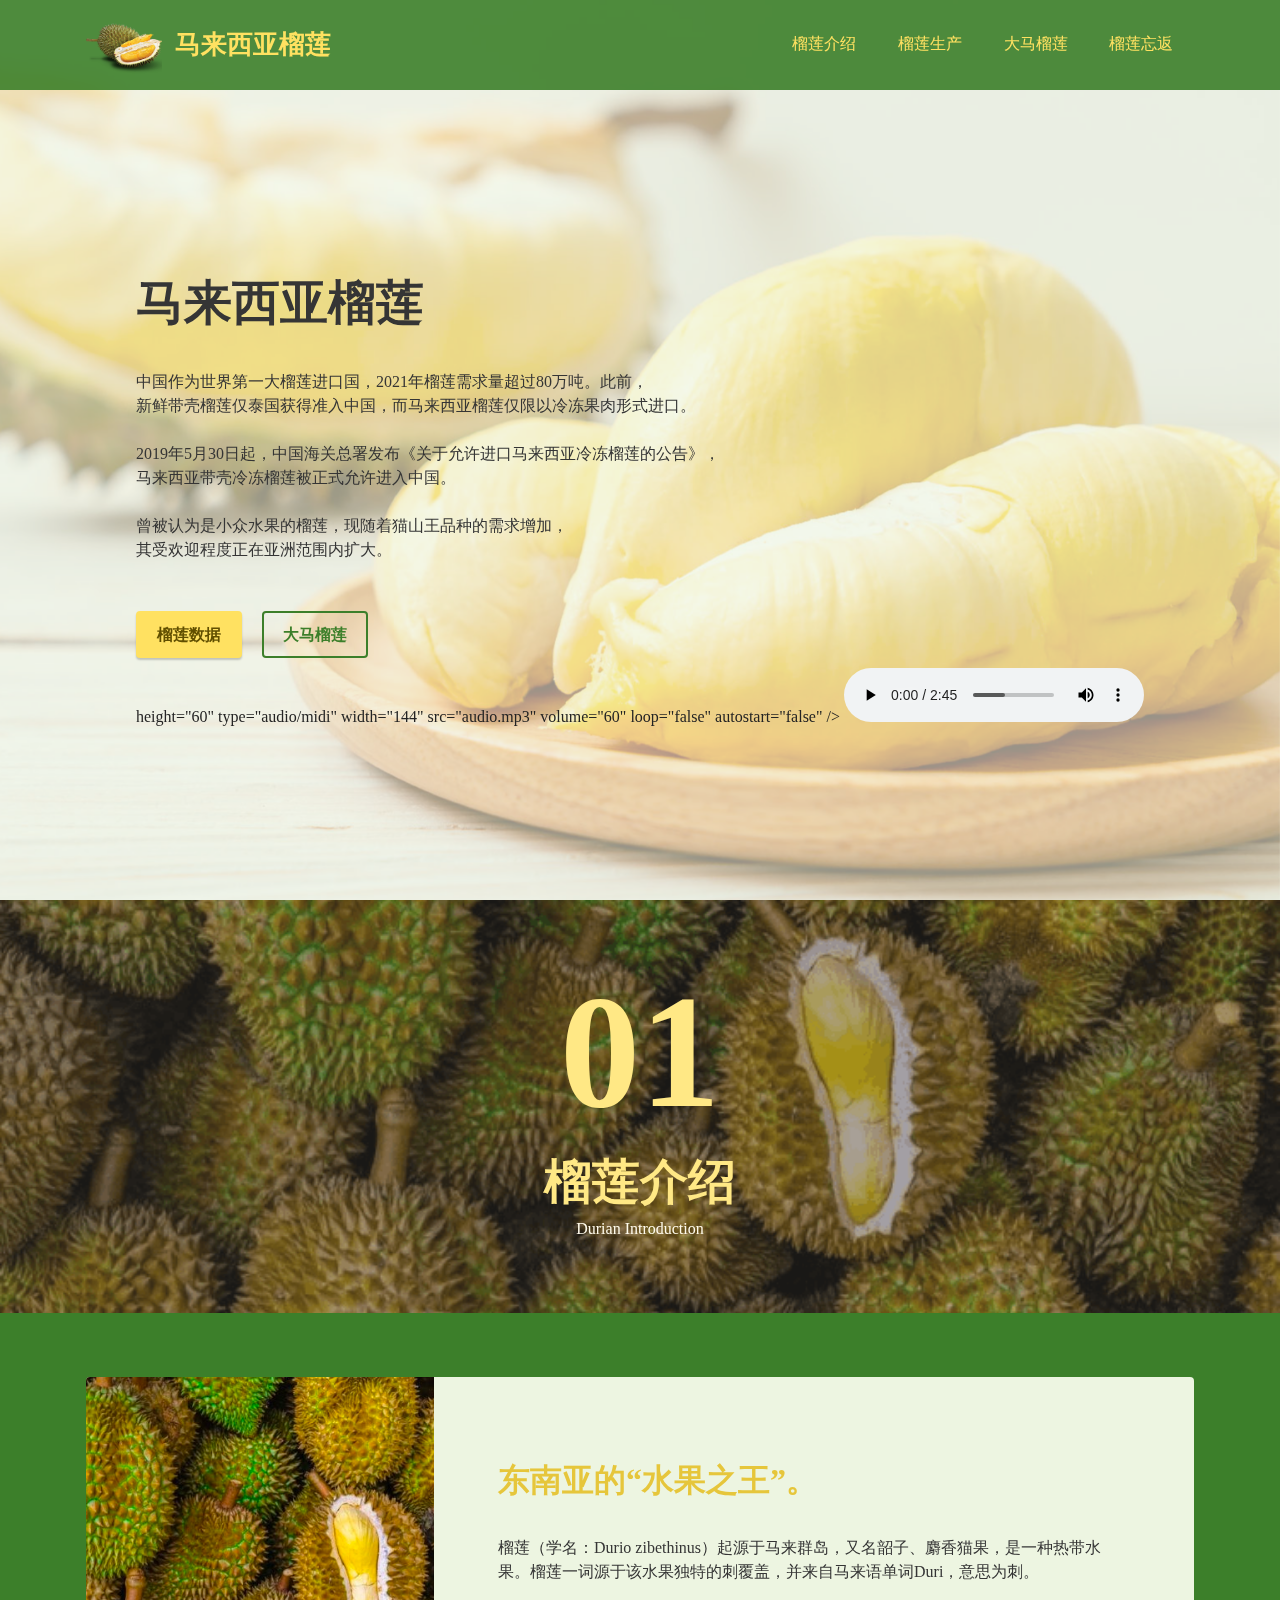
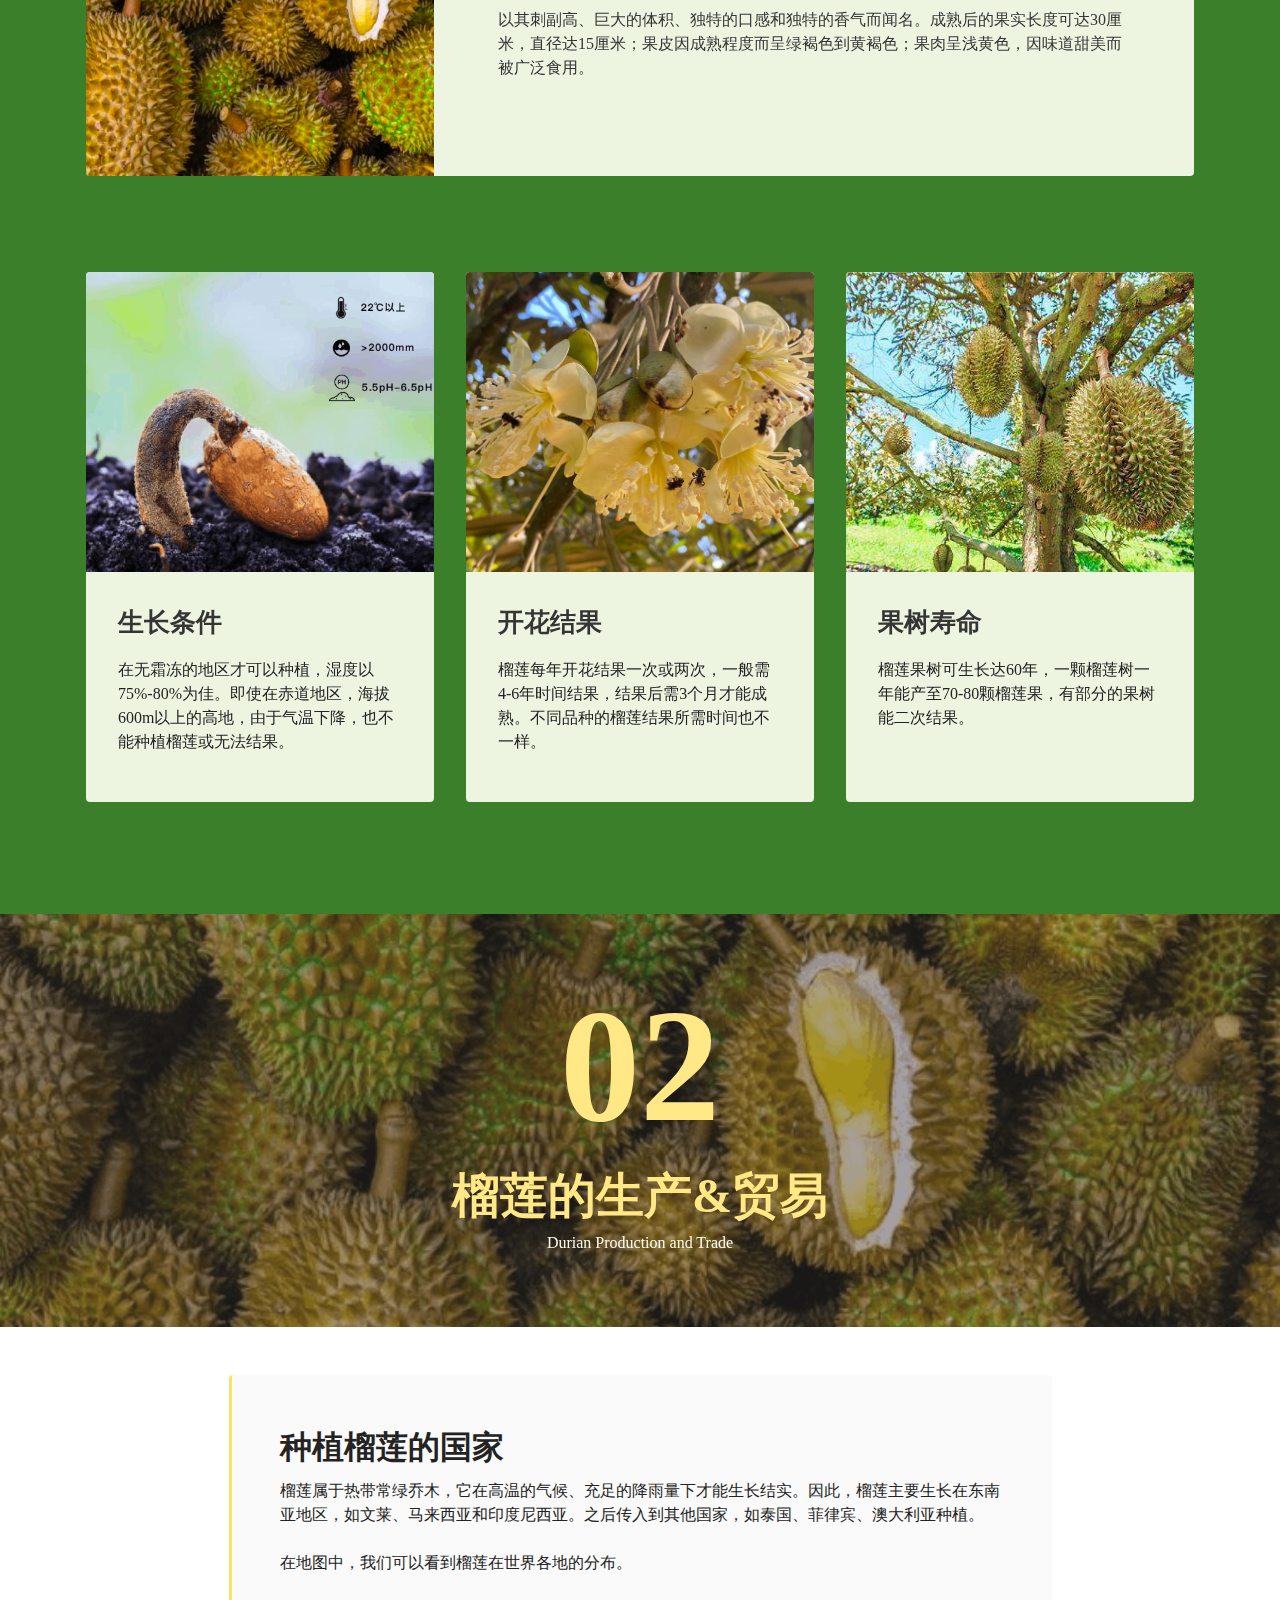
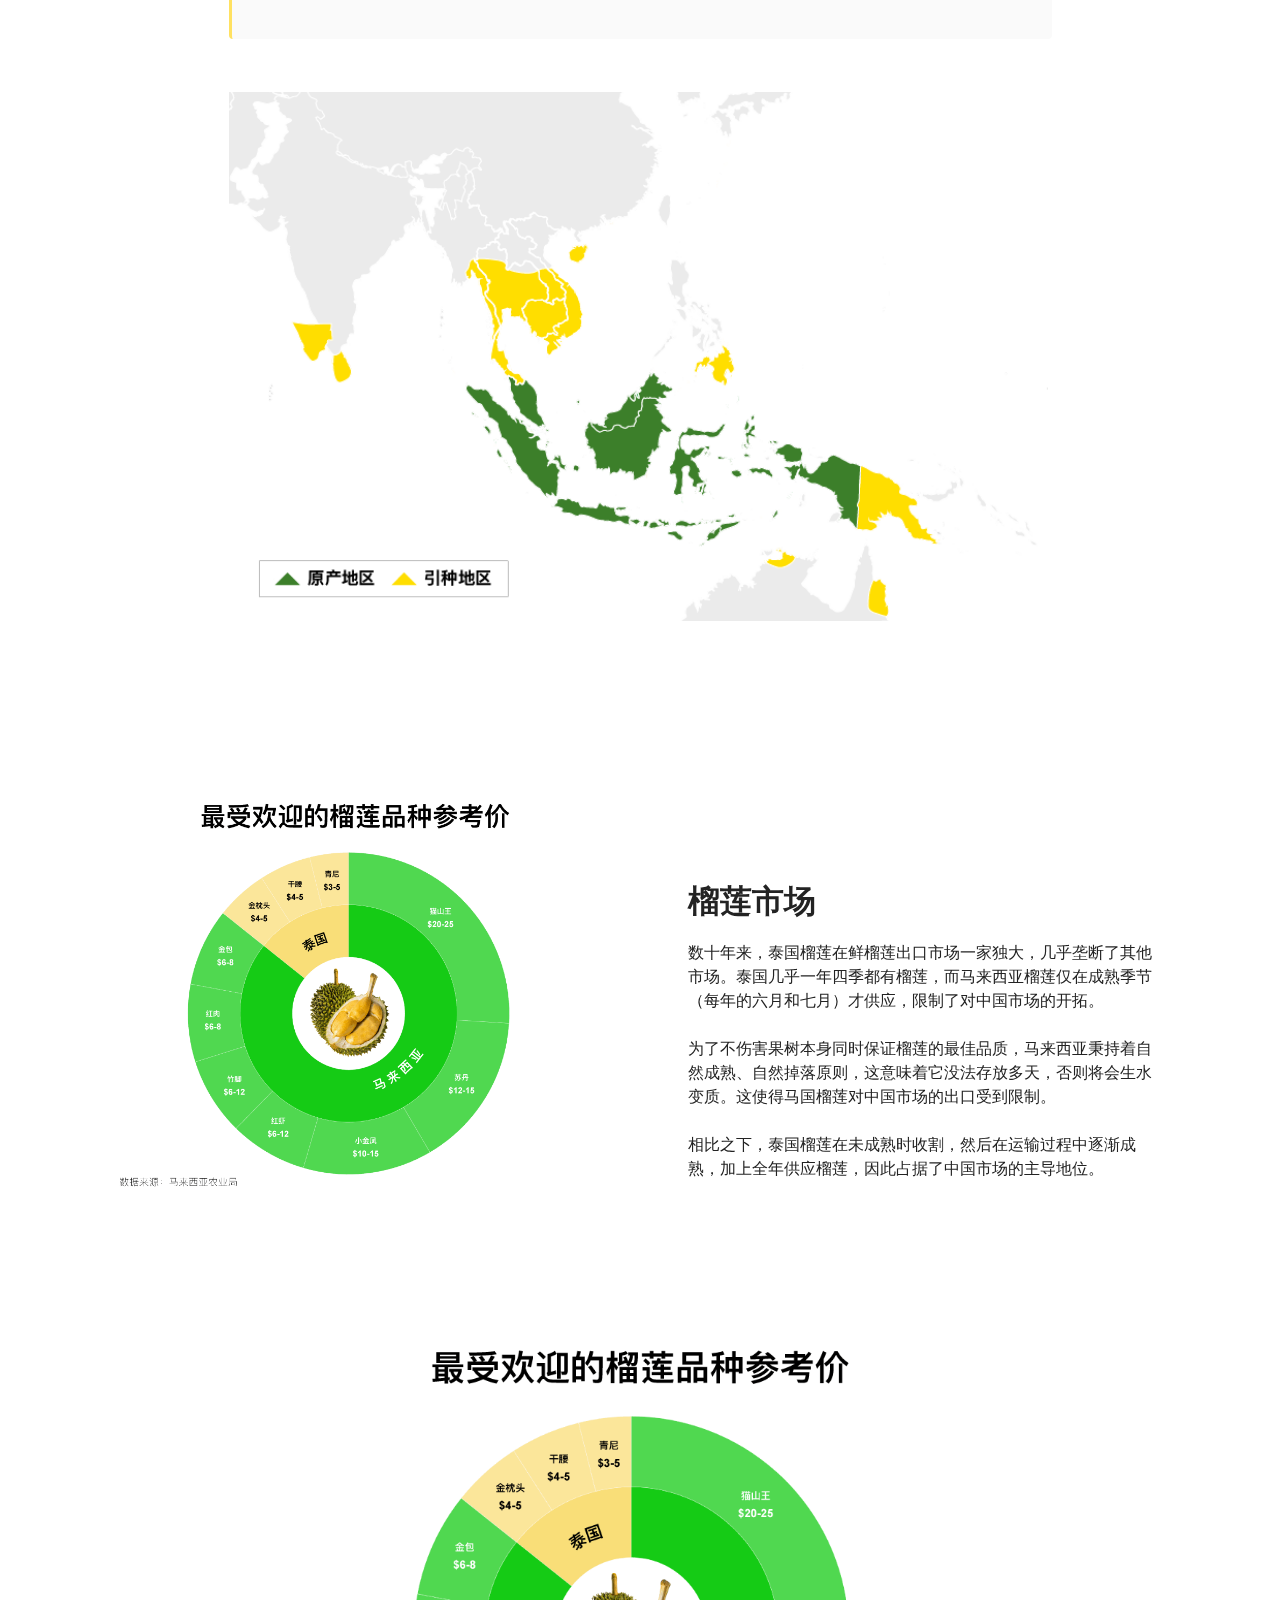
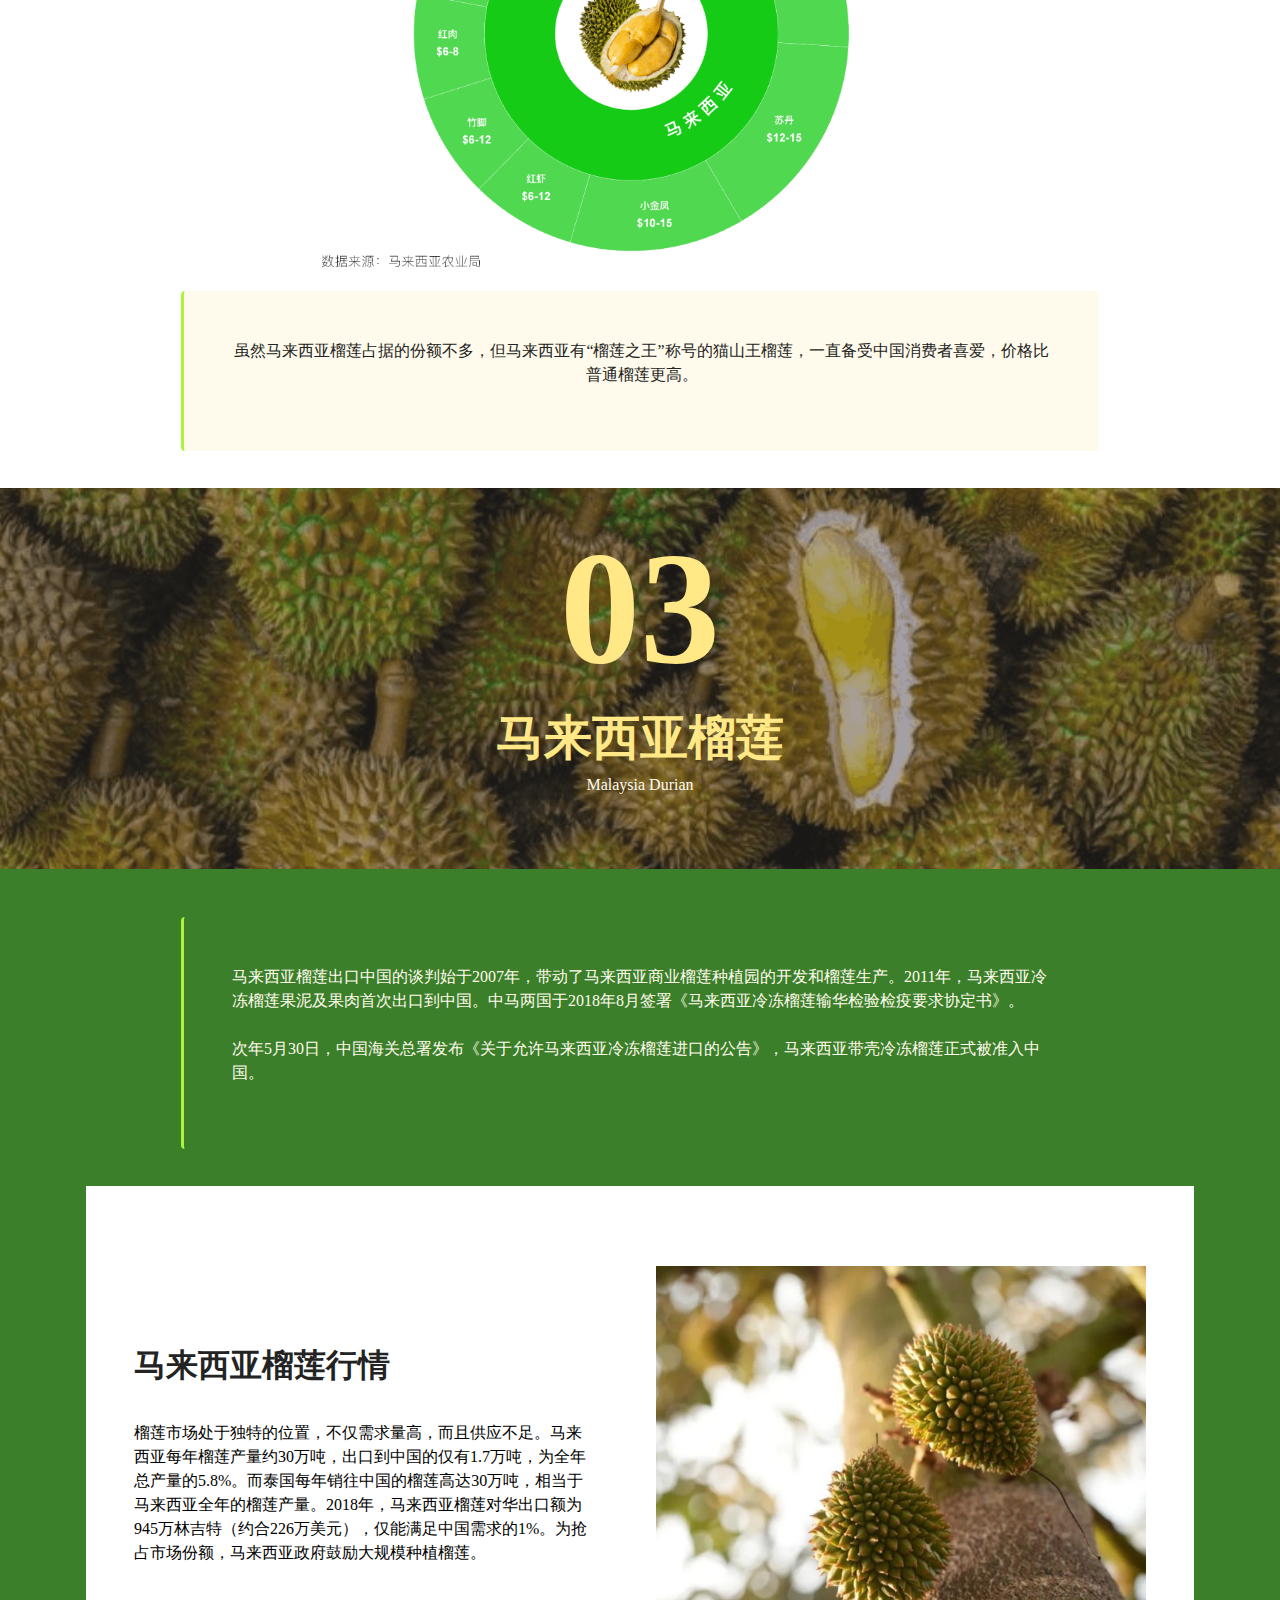
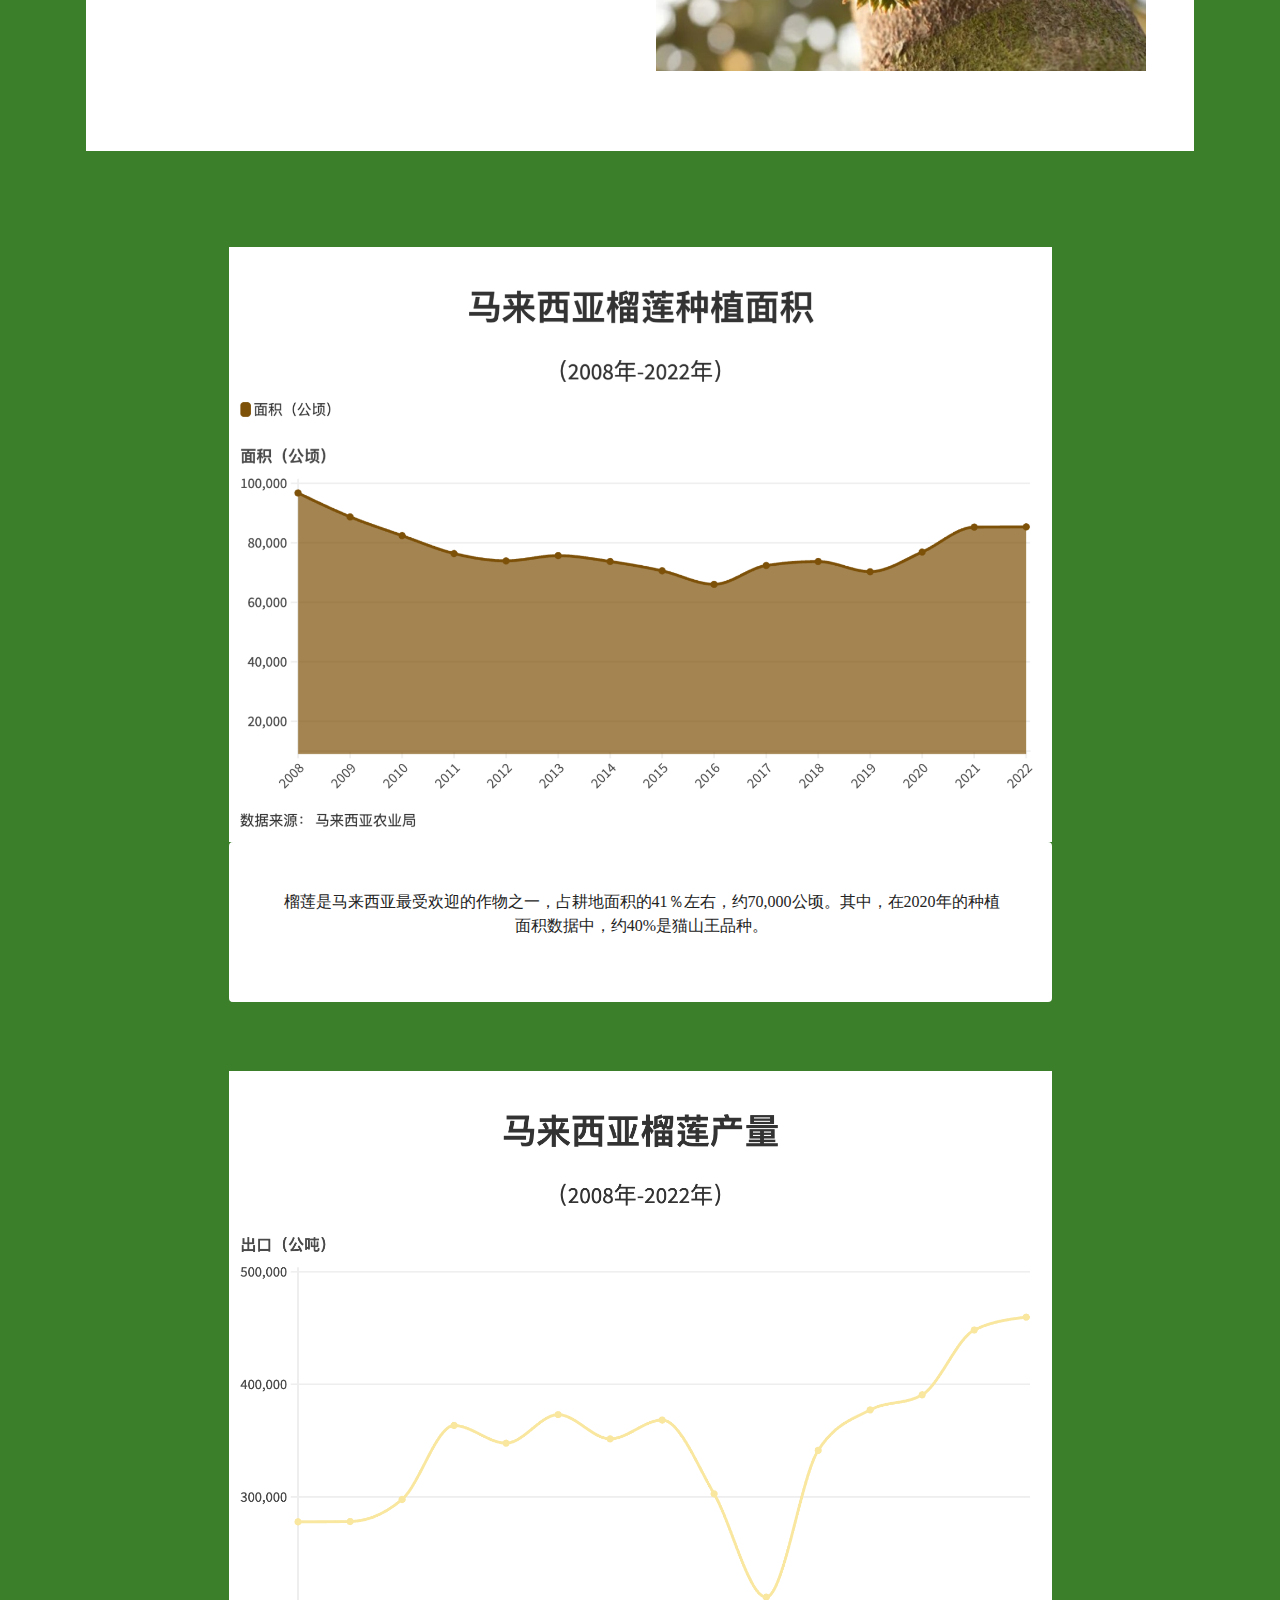
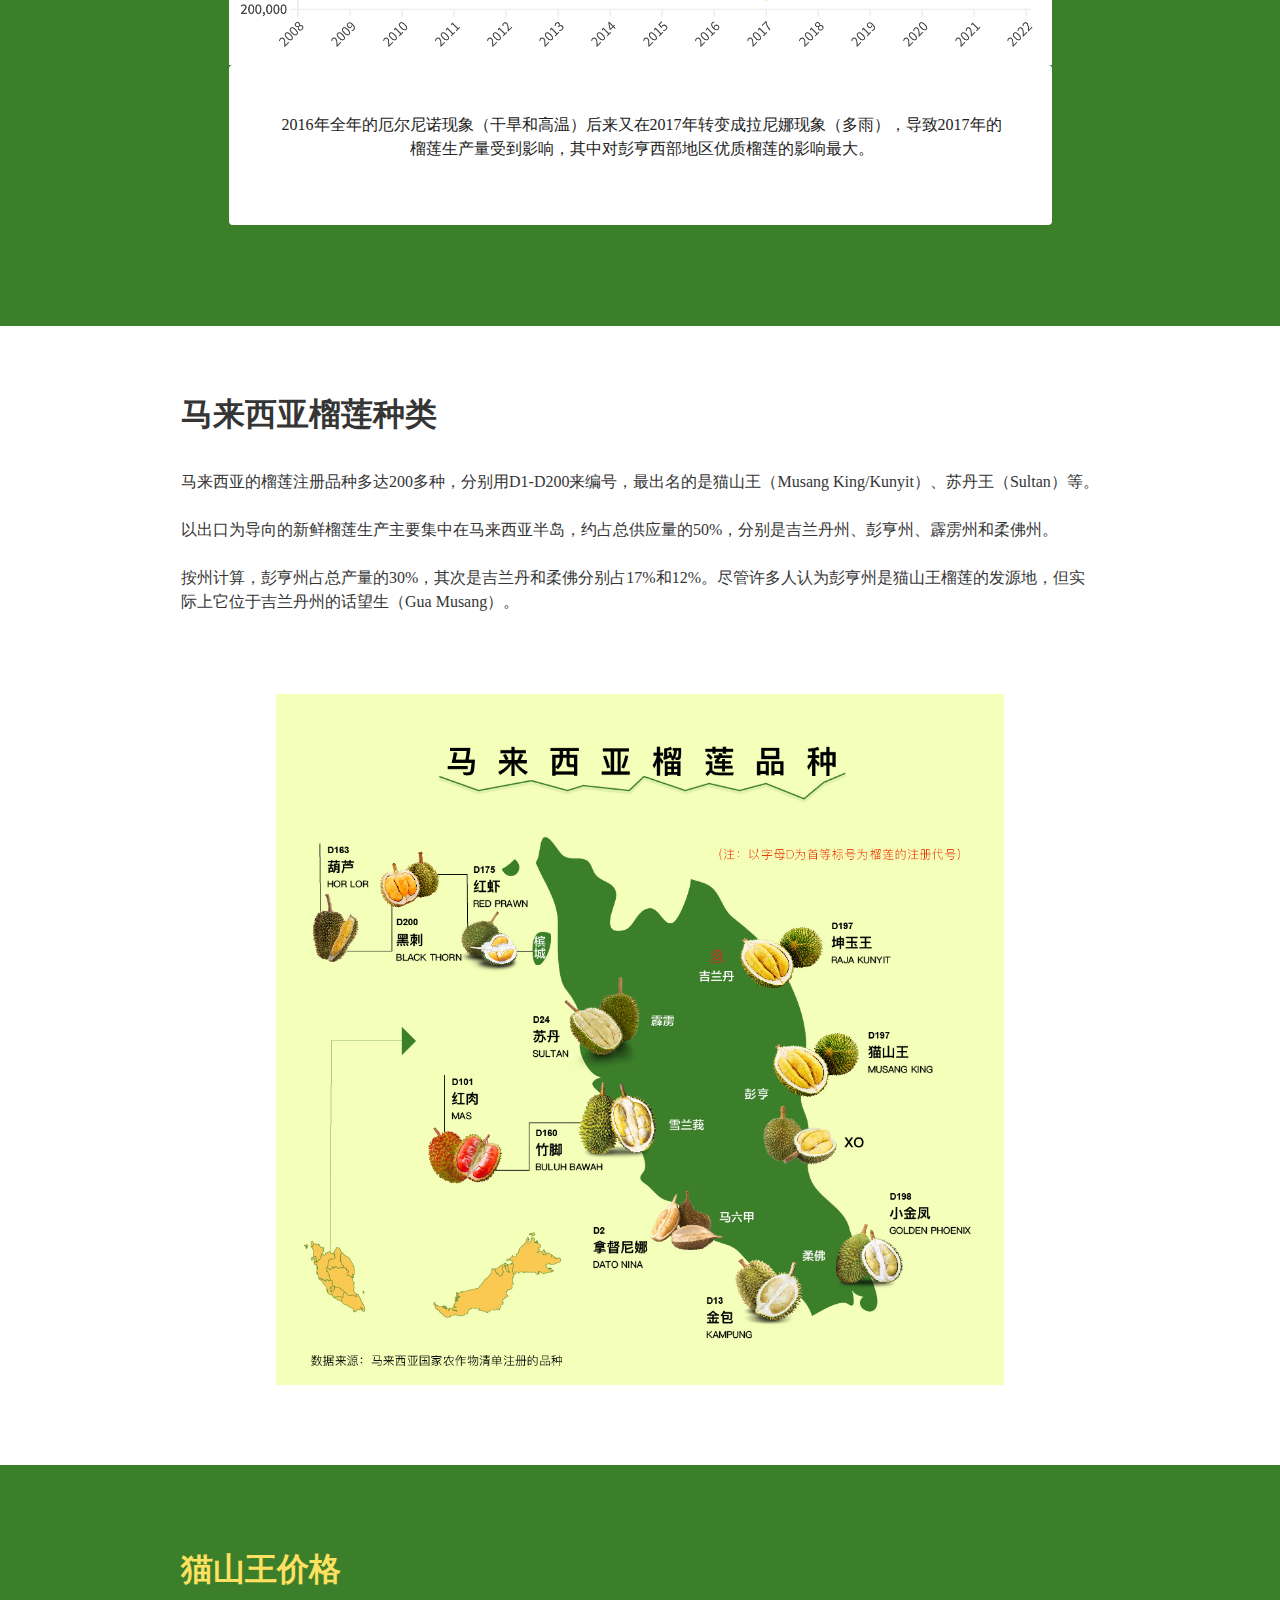
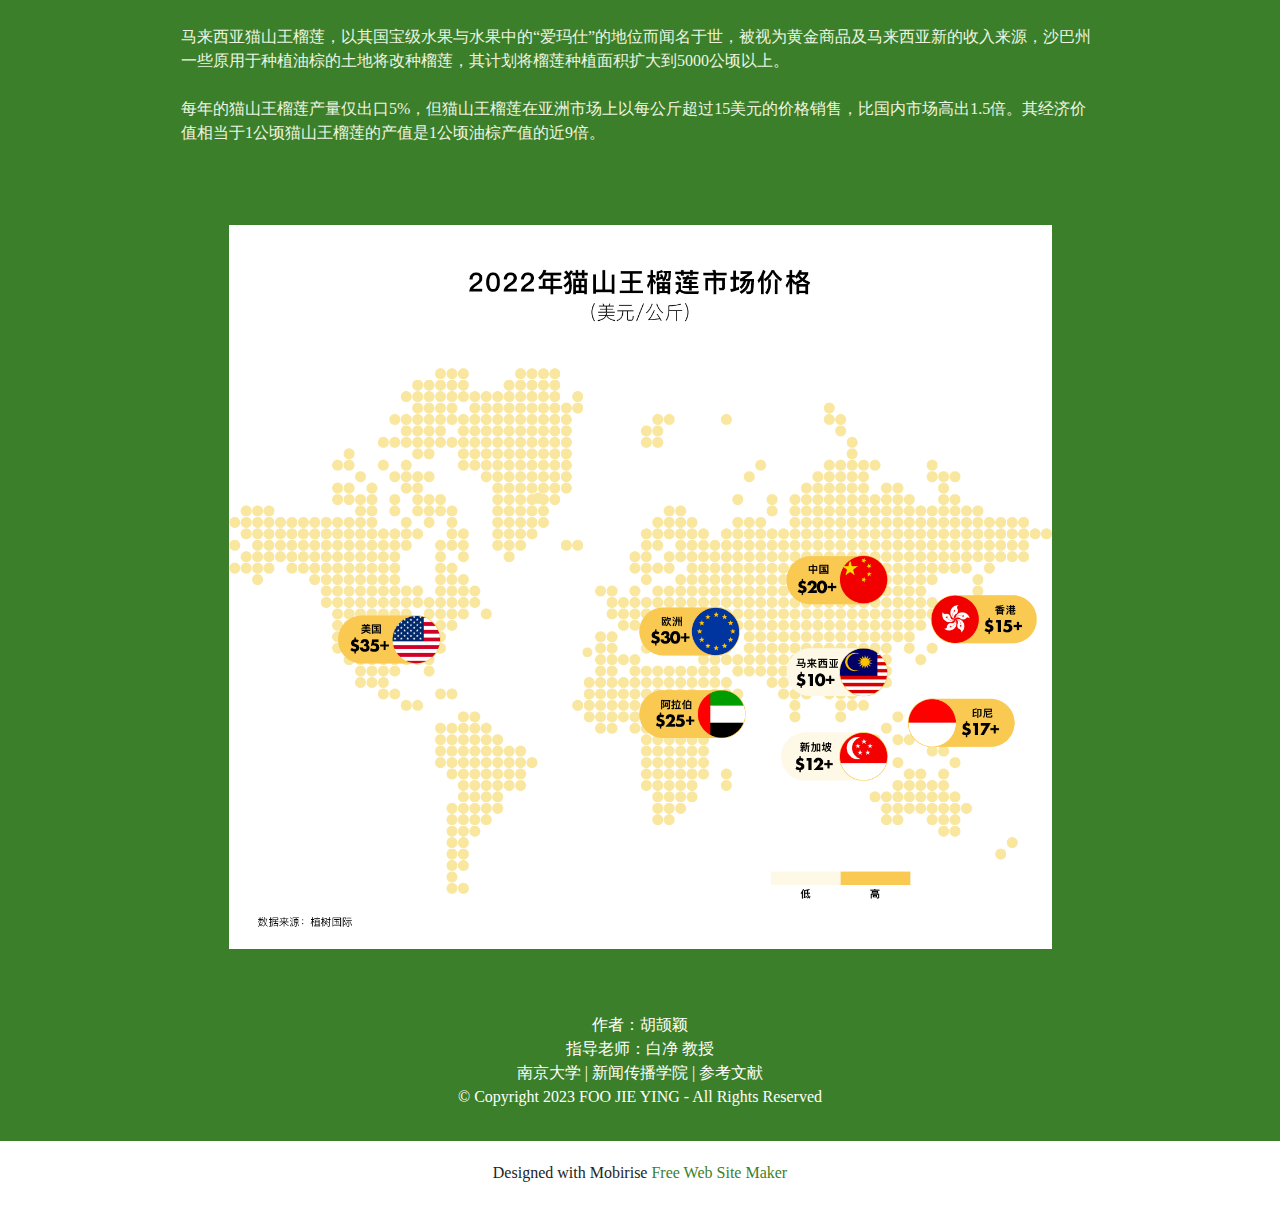
==== commit ac7b70b5: "Update index.html" ====
--- a/index.html
+++ b/index.html
@@ -73,8 +73,7 @@
                 <p class="mbr-text mbr-fonts-style display-7"><br>中国作为世界第一大榴莲进口国，2021年榴莲需求量超过80万吨。此前，<br>新鲜带壳榴莲仅泰国获得准入中国，而马来西亚榴莲仅限以冷冻果肉形式进口。<br> <br>2019年5月30日起，中国海关总署发布《关于允许进口马来西亚冷冻榴莲的公告》，<br>马来西亚带壳冷冻榴莲被正式允许进入中国。<br><br>曾被认为是小众水果的榴莲，现随着猫山王品种的需求增加，<br>其受欢迎程度正在亚洲范围内扩大。<br><br></p>
                 <div class="mbr-section-btn mt-3"><a class="btn btn-warning display-7" href="index.html#content4-6">榴莲数据</a> <a class="btn btn-primary-outline display-7" href="index.html#features16-9">大马榴莲</a></div>
                 
-<embed height="60" type="audio/midi" width="144" src="audio.mp3" volume="60" loop="false" autostart="false" /> 
-		    <div class="mbr-section-btn mt-3"> 
+<embed class="mbr-section-btn mt-3"> height="60" type="audio/midi" width="144" src="audio.mp3" volume="60" loop="false" autostart="false" /> 
   <audio controls>
 	<source src="/assets/images/榴槤歌兒一家唱.mp3" type="audio/mpeg">
 	<source src="/assets/images/榴槤歌兒一家唱.ogg" type="audio/ogg">
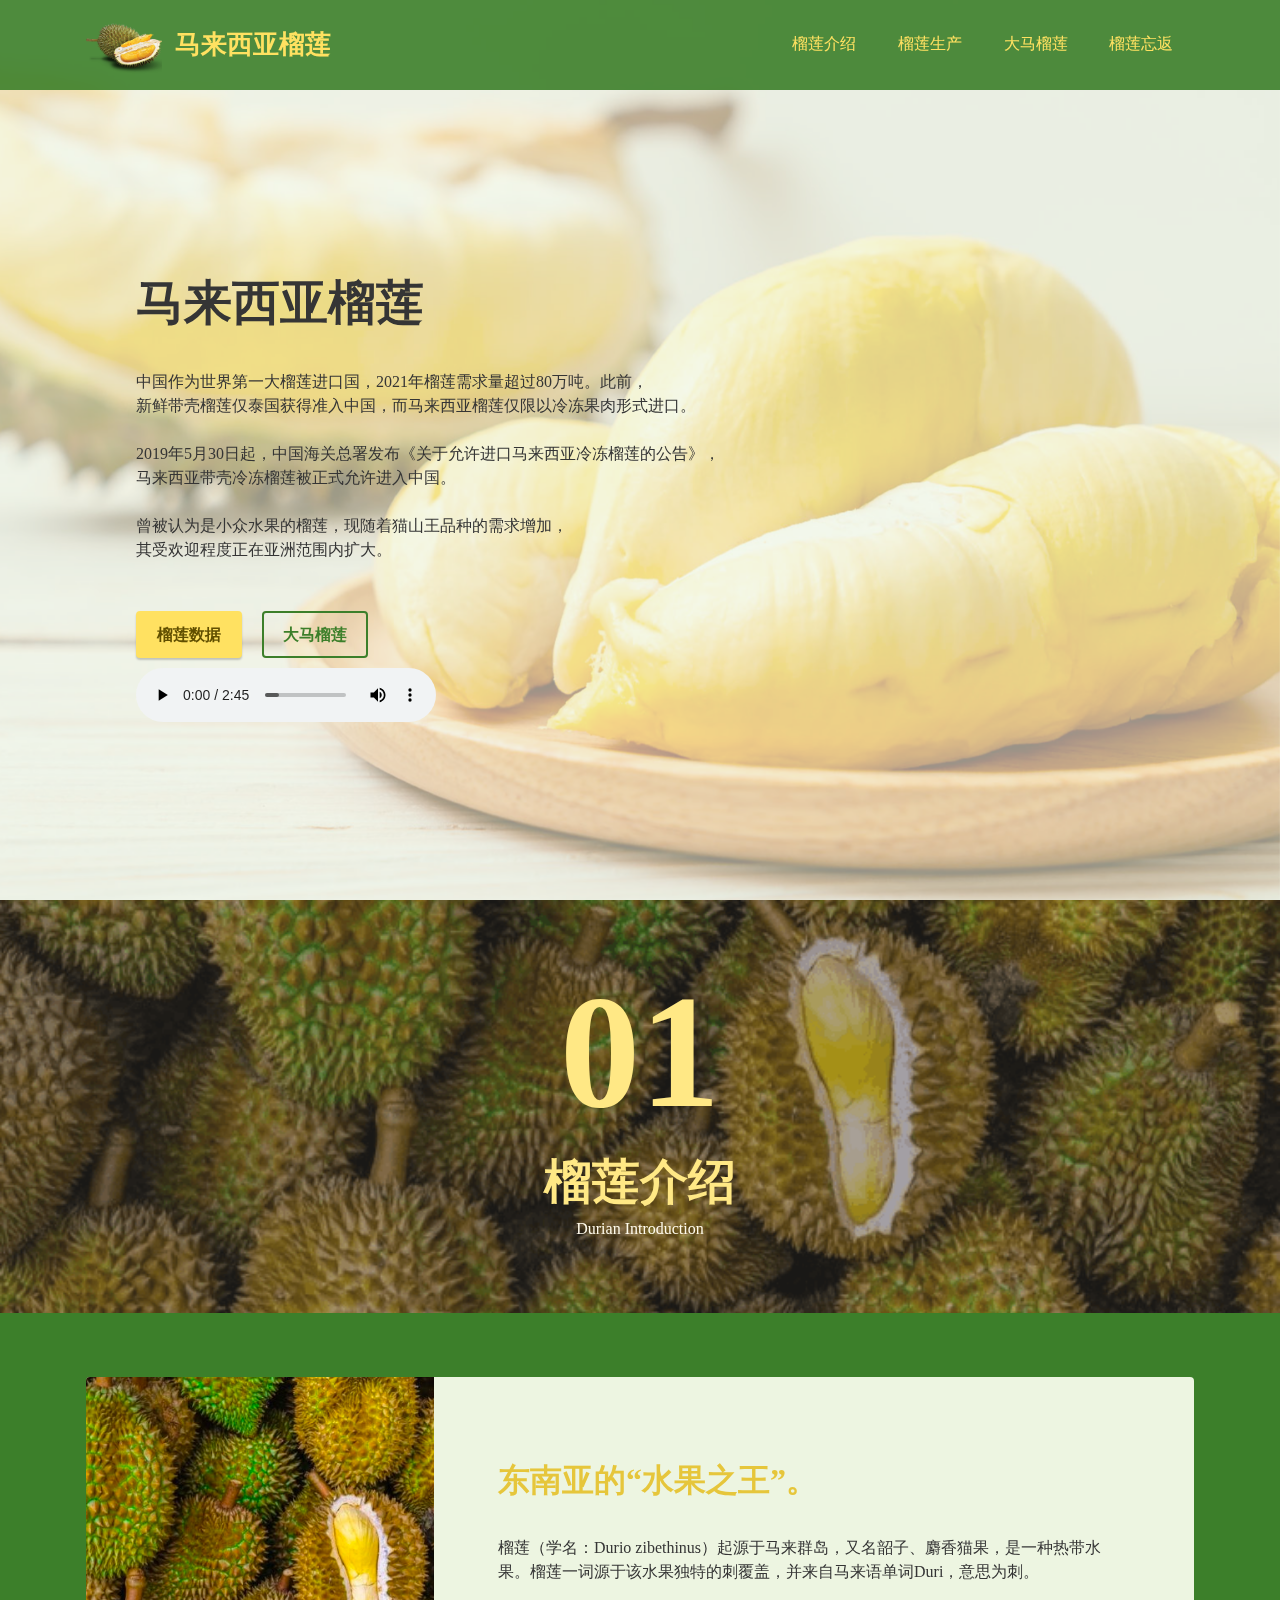
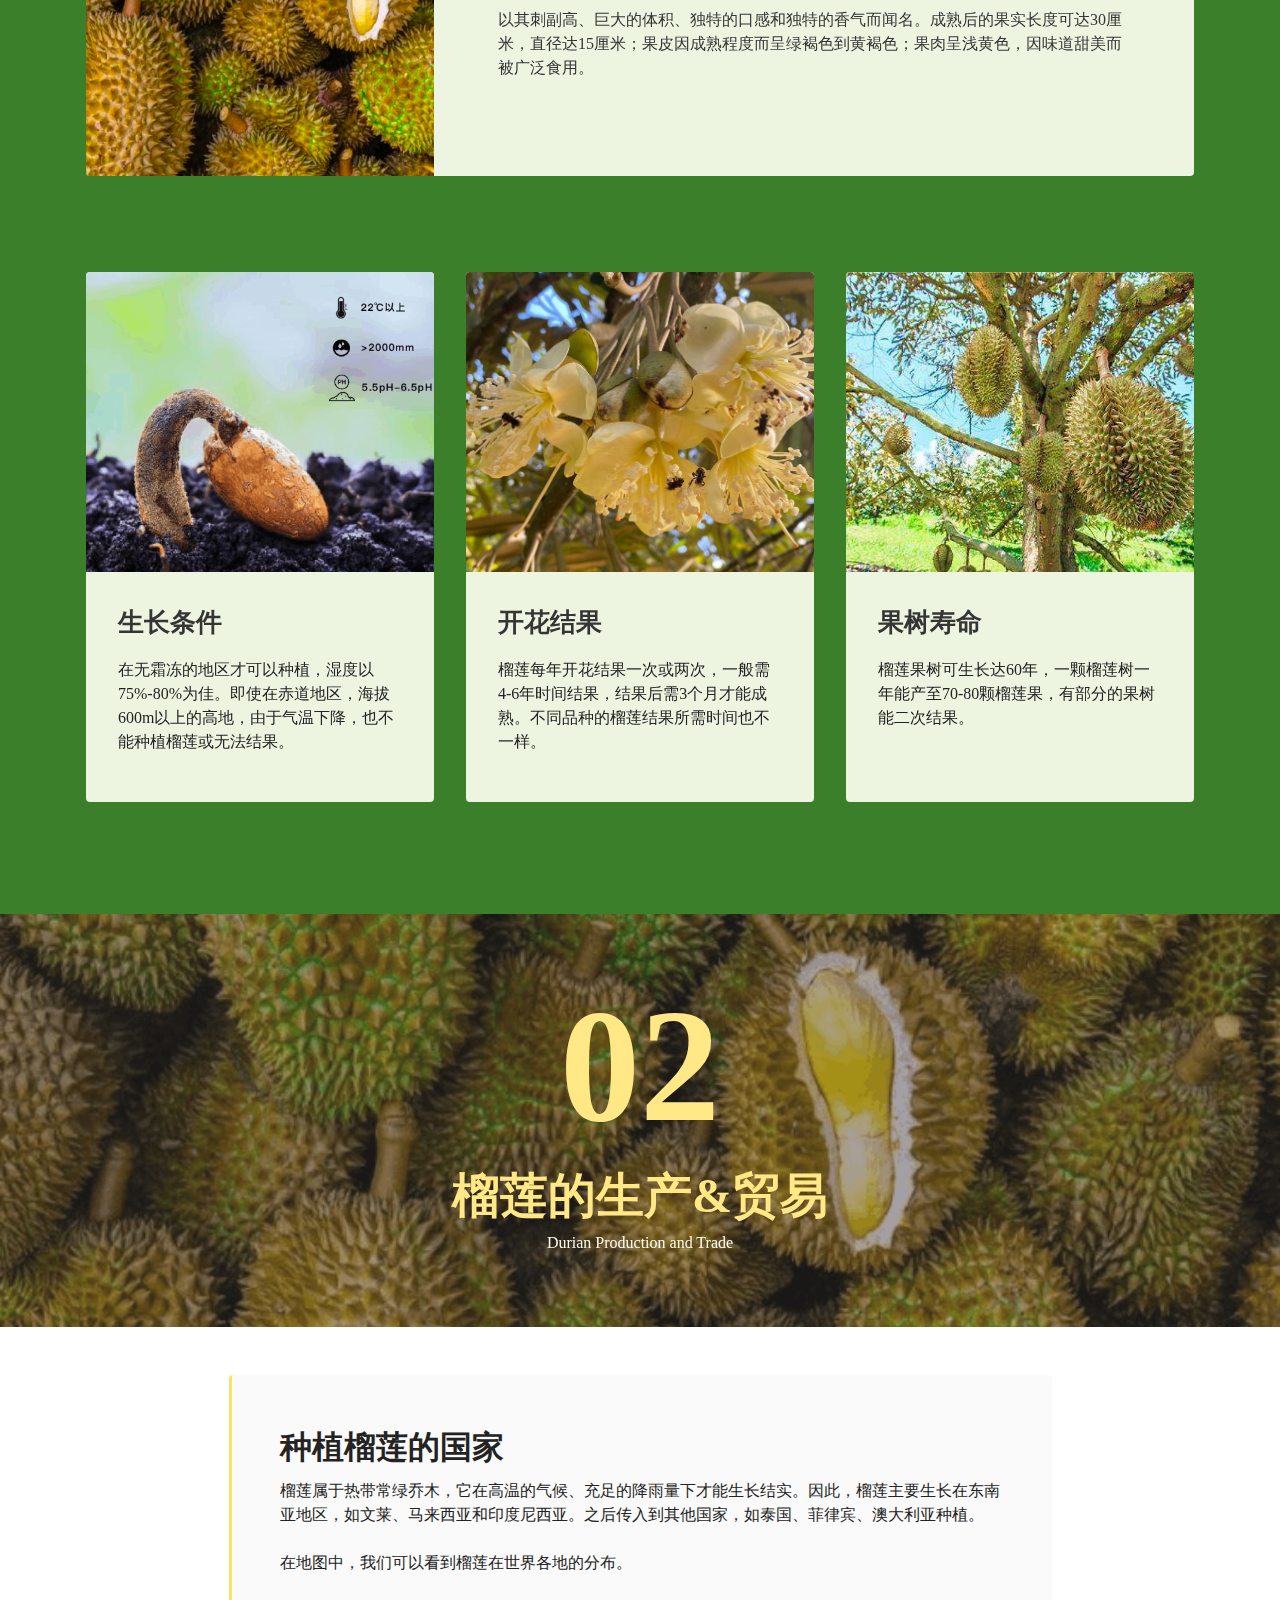
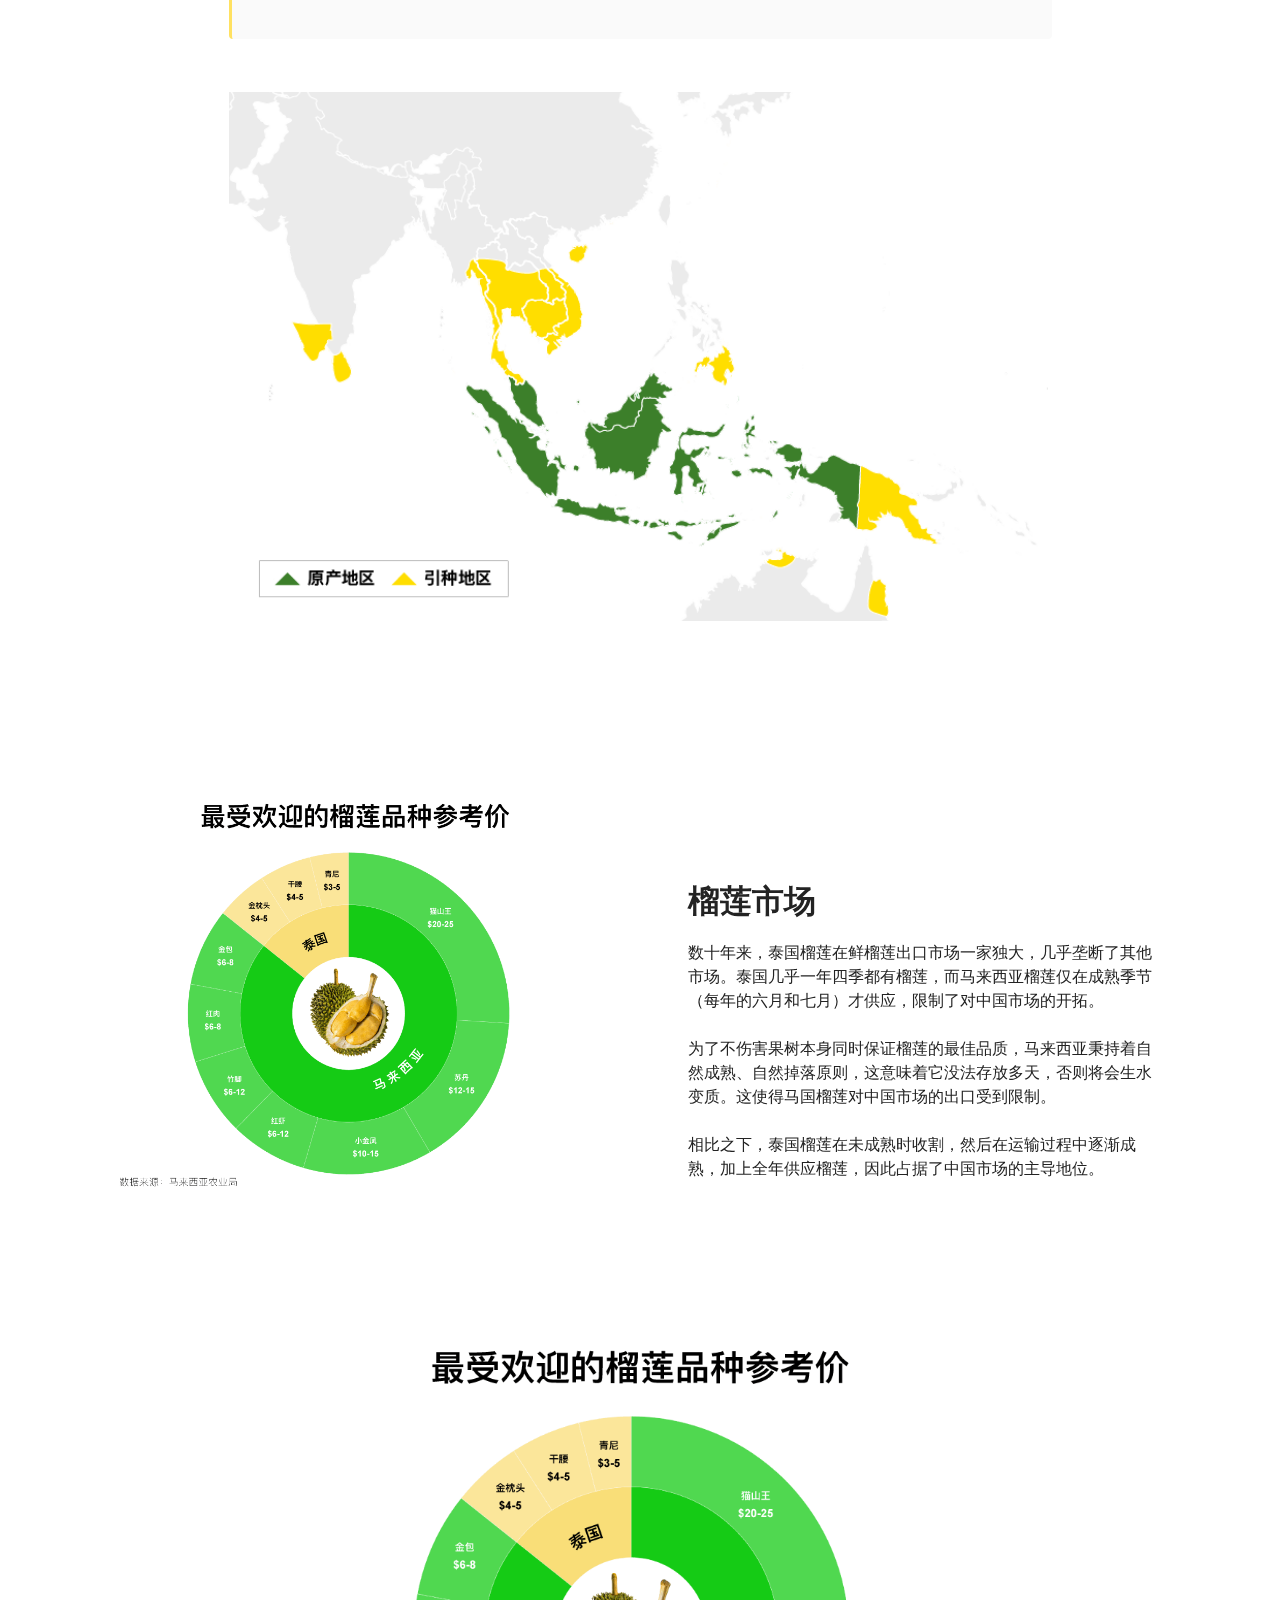
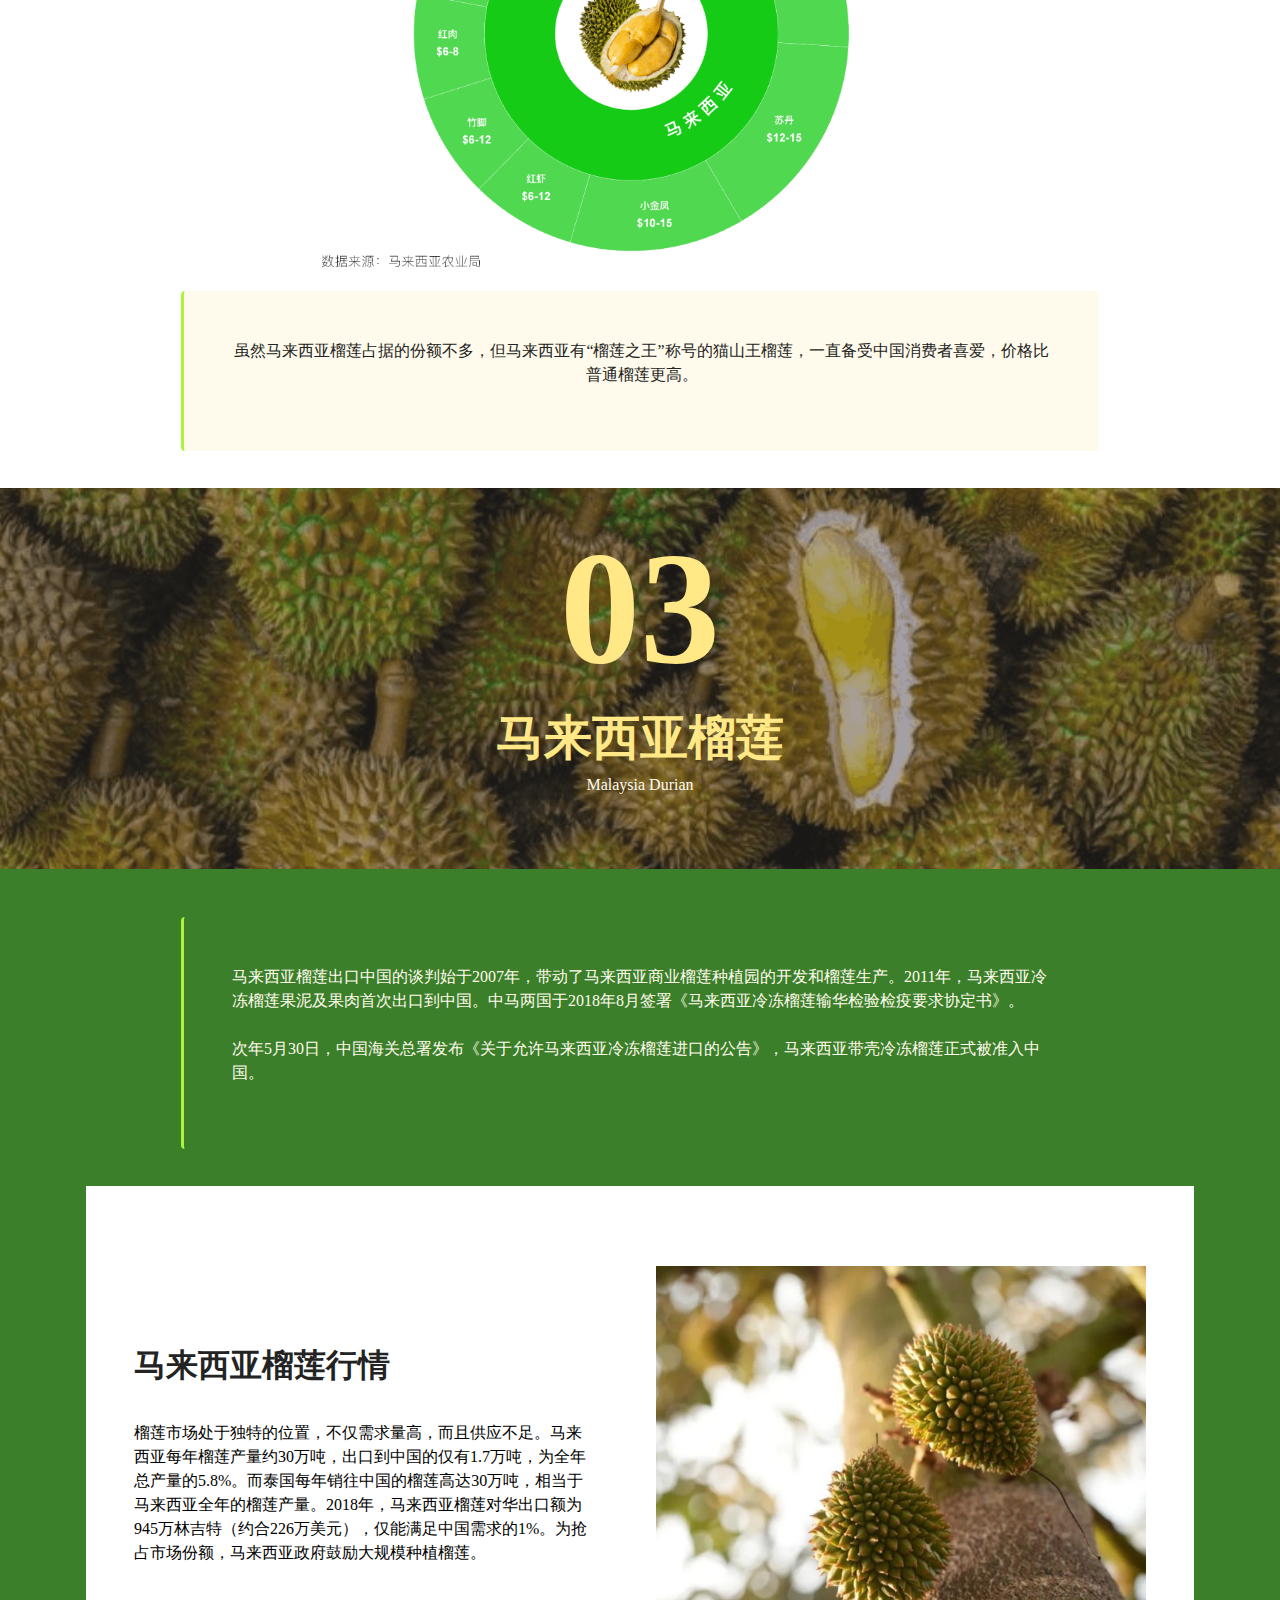
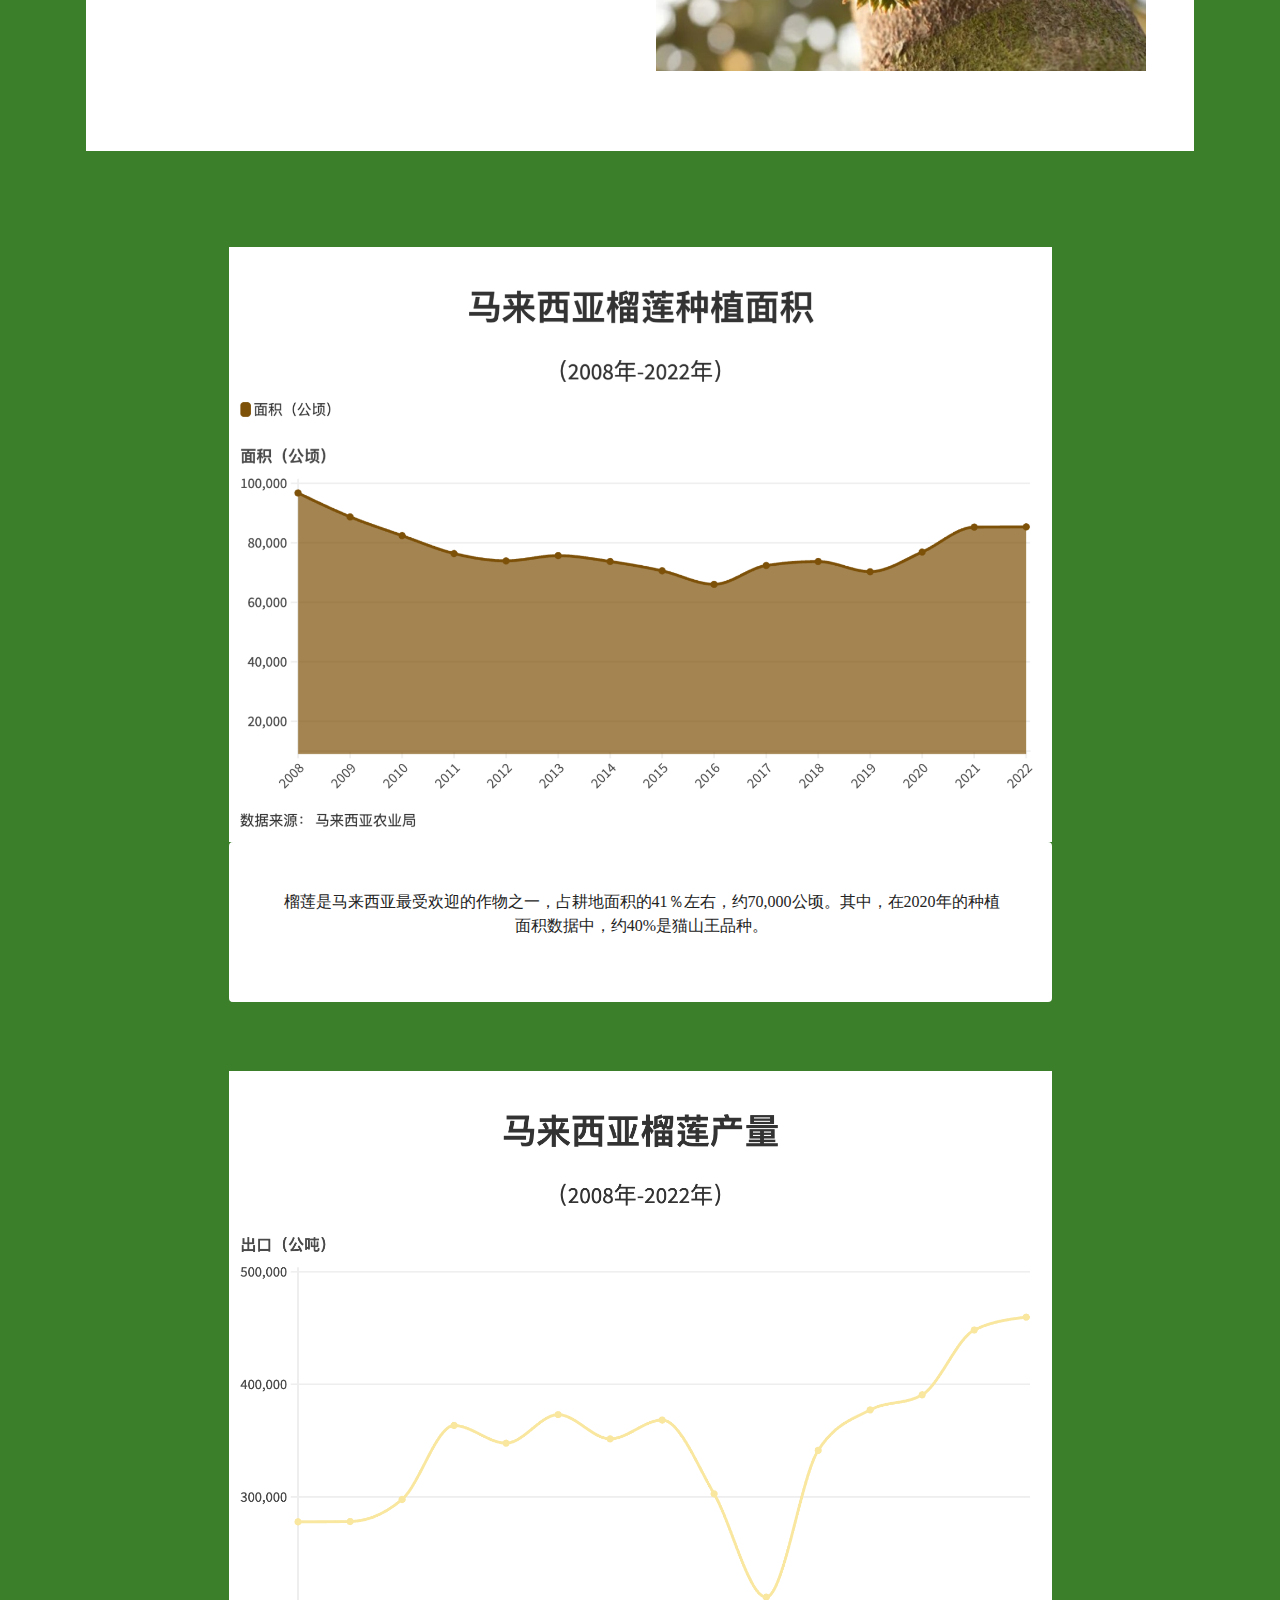
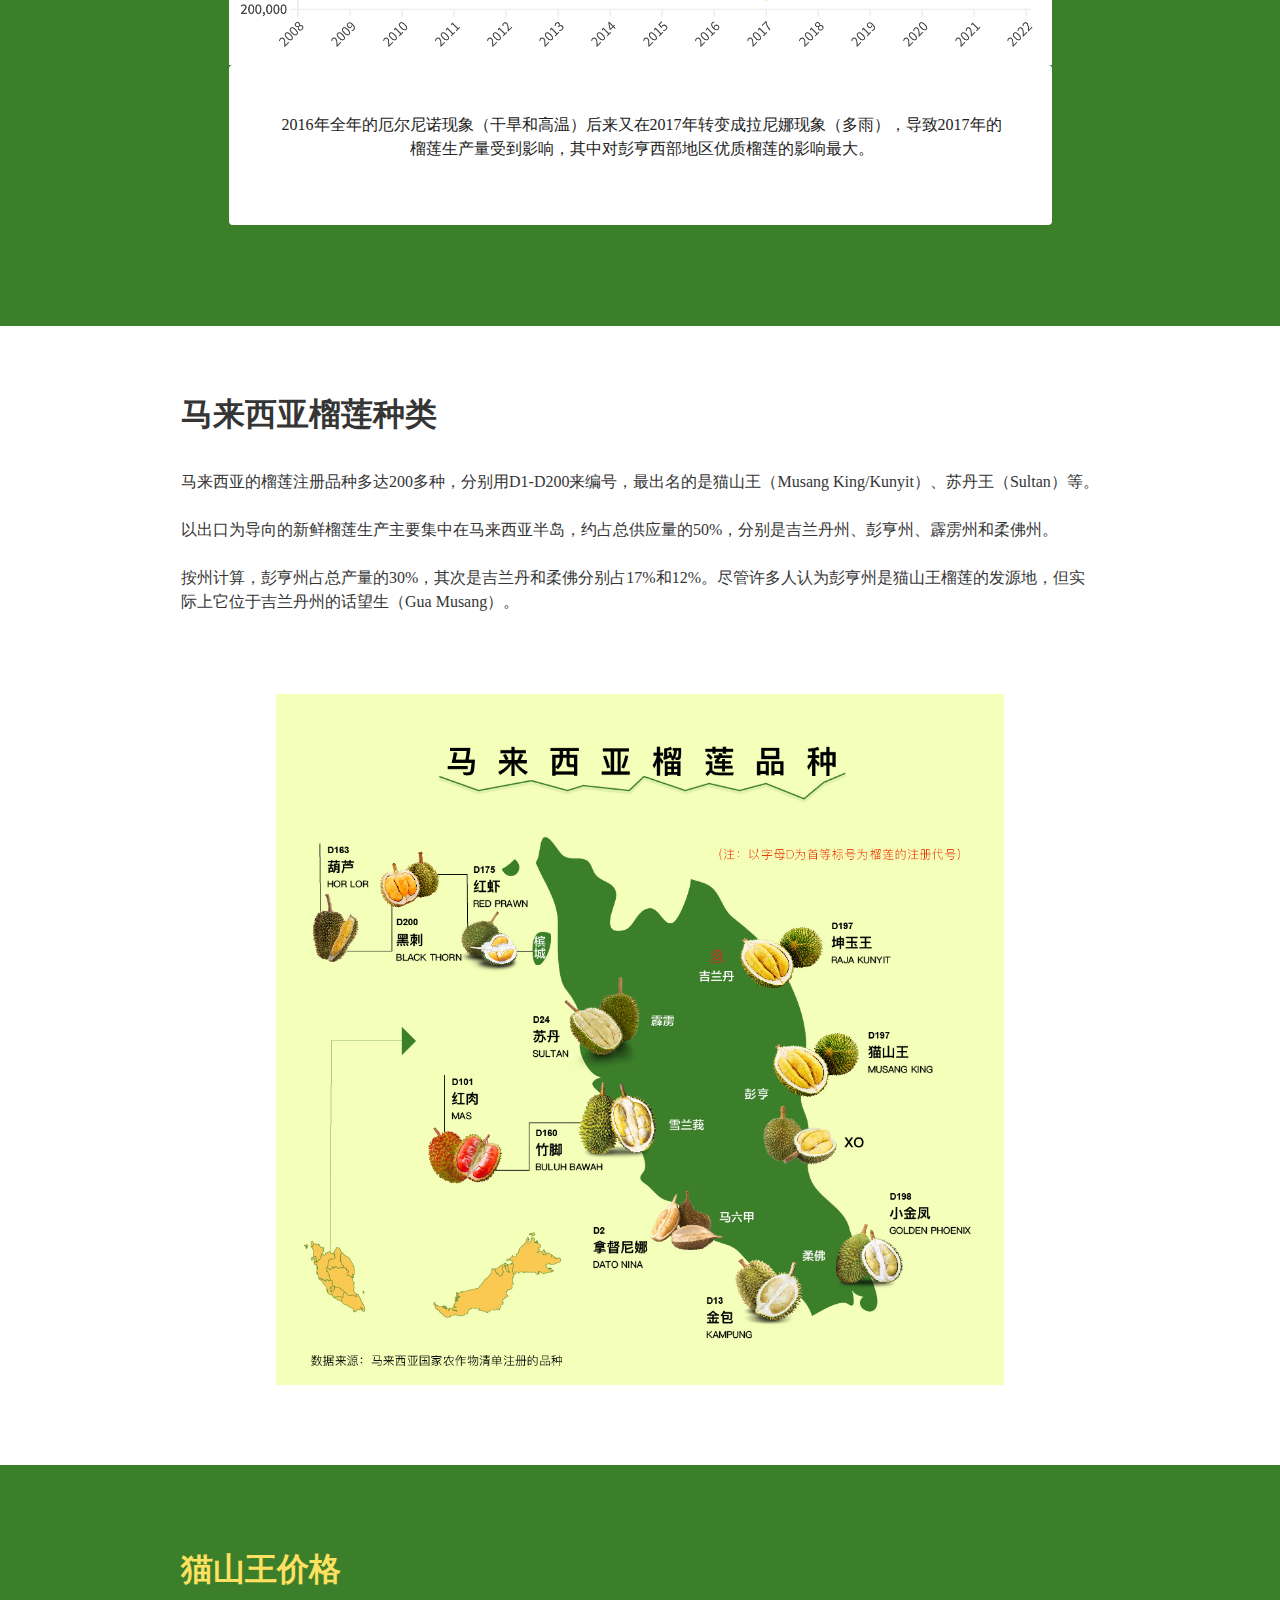
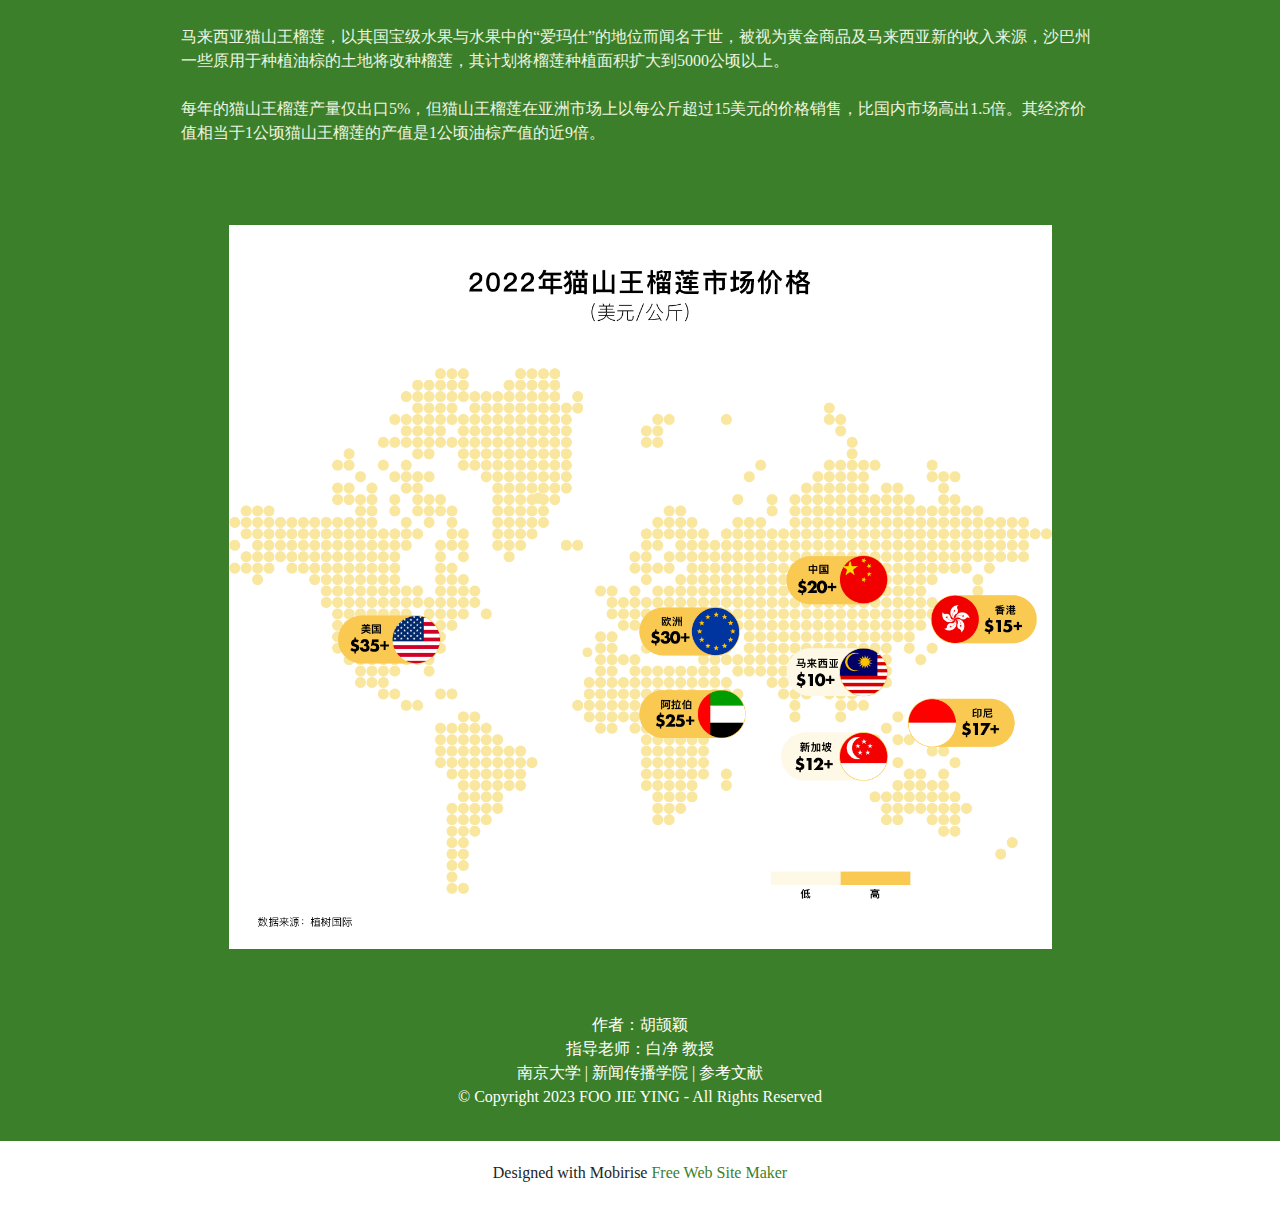
==== commit 491843f6: "Update index.html" ====
--- a/index.html
+++ b/index.html
@@ -73,7 +73,7 @@
                 <p class="mbr-text mbr-fonts-style display-7"><br>中国作为世界第一大榴莲进口国，2021年榴莲需求量超过80万吨。此前，<br>新鲜带壳榴莲仅泰国获得准入中国，而马来西亚榴莲仅限以冷冻果肉形式进口。<br> <br>2019年5月30日起，中国海关总署发布《关于允许进口马来西亚冷冻榴莲的公告》，<br>马来西亚带壳冷冻榴莲被正式允许进入中国。<br><br>曾被认为是小众水果的榴莲，现随着猫山王品种的需求增加，<br>其受欢迎程度正在亚洲范围内扩大。<br><br></p>
                 <div class="mbr-section-btn mt-3"><a class="btn btn-warning display-7" href="index.html#content4-6">榴莲数据</a> <a class="btn btn-primary-outline display-7" href="index.html#features16-9">大马榴莲</a></div>
                 
-<embed class="mbr-section-btn mt-3"> height="60" type="audio/midi" width="144" src="audio.mp3" volume="60" loop="false" autostart="false" /> 
+<embed class="mbr-section-btn mt-3"> 
   <audio controls>
 	<source src="/assets/images/榴槤歌兒一家唱.mp3" type="audio/mpeg">
 	<source src="/assets/images/榴槤歌兒一家唱.ogg" type="audio/ogg">
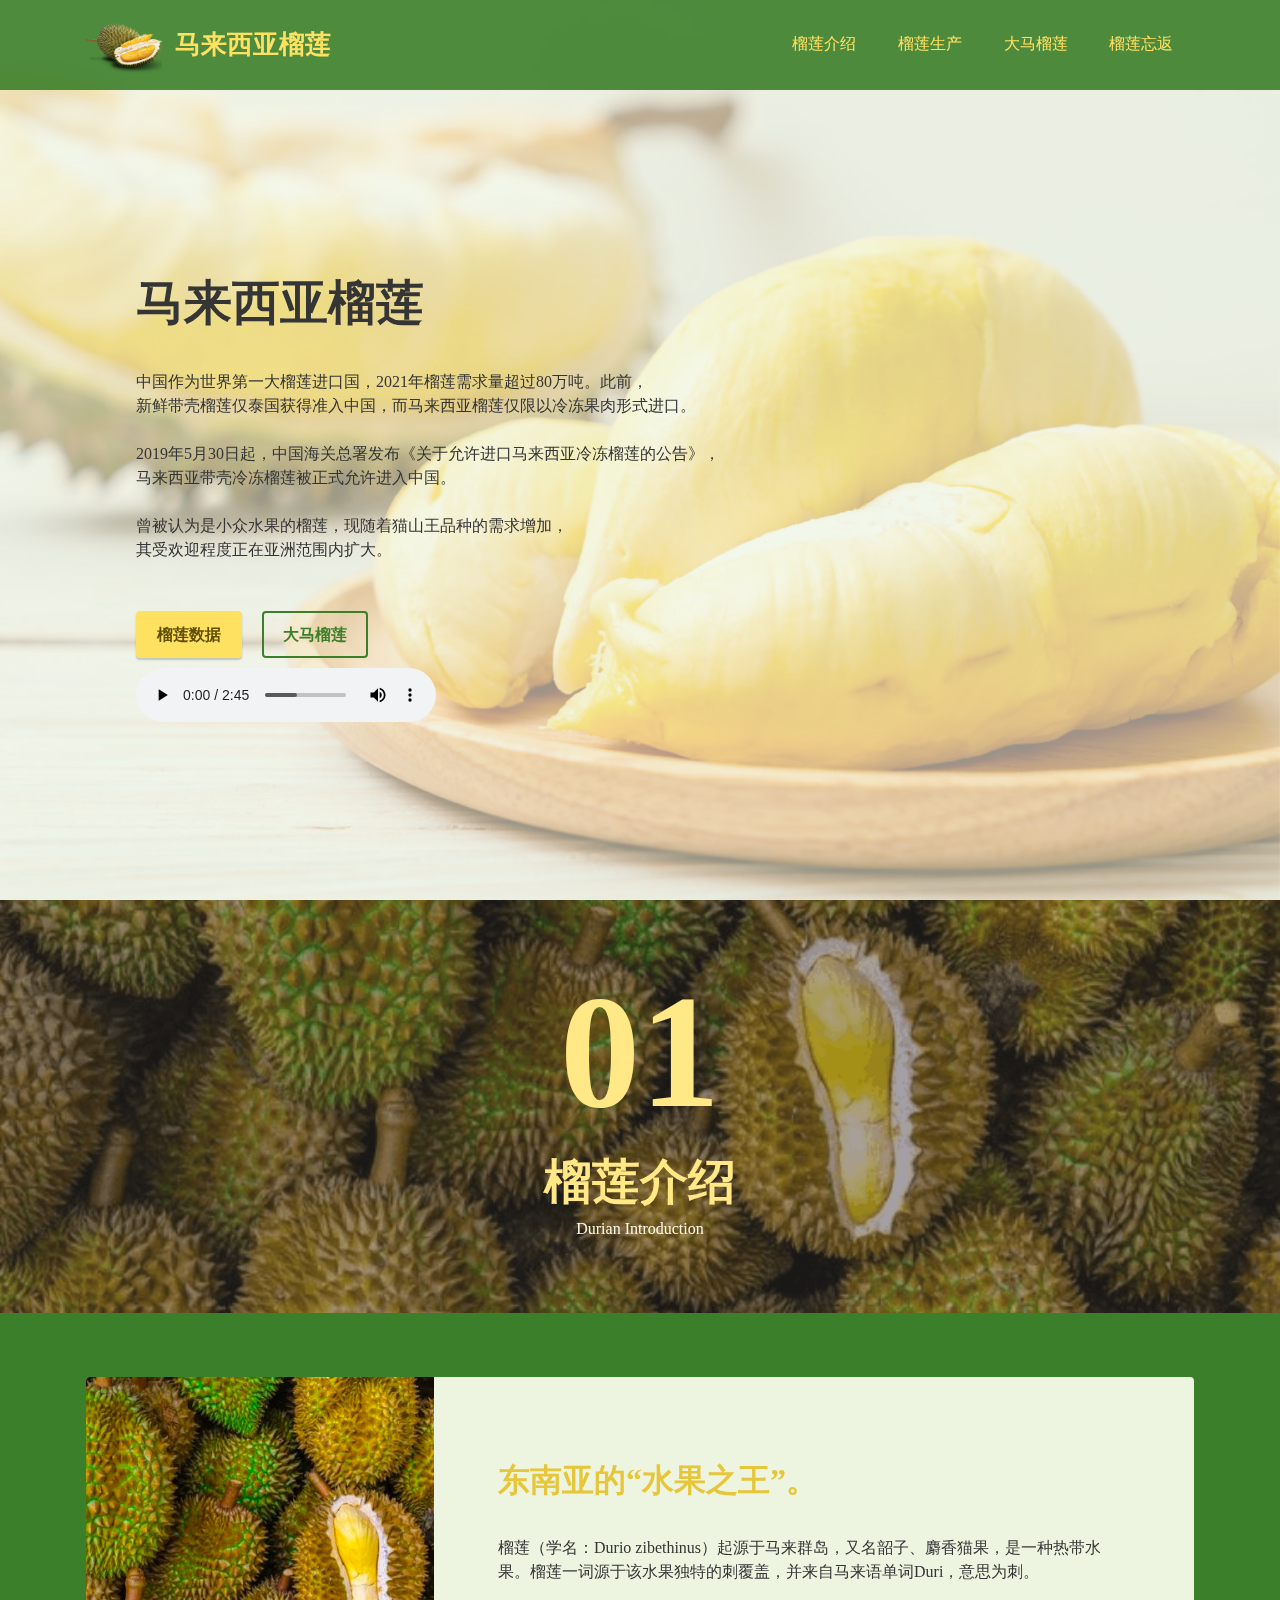
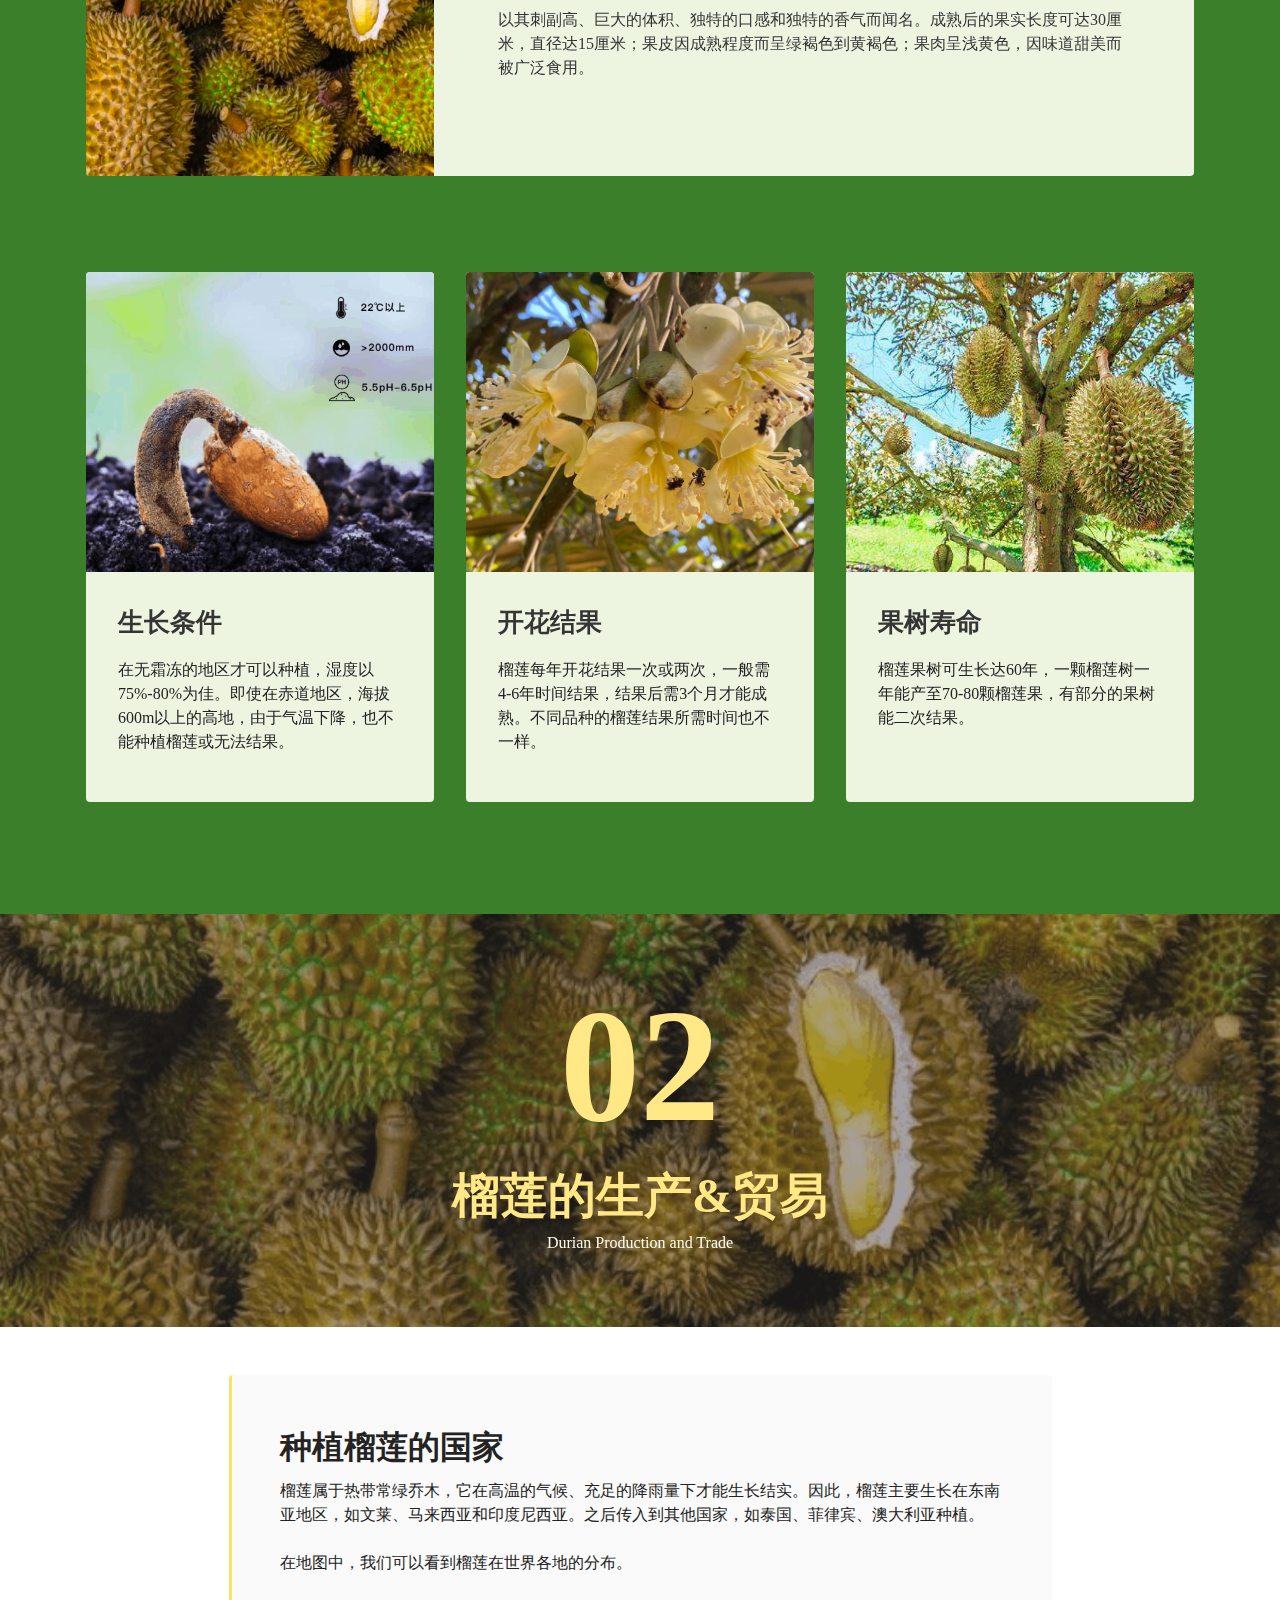
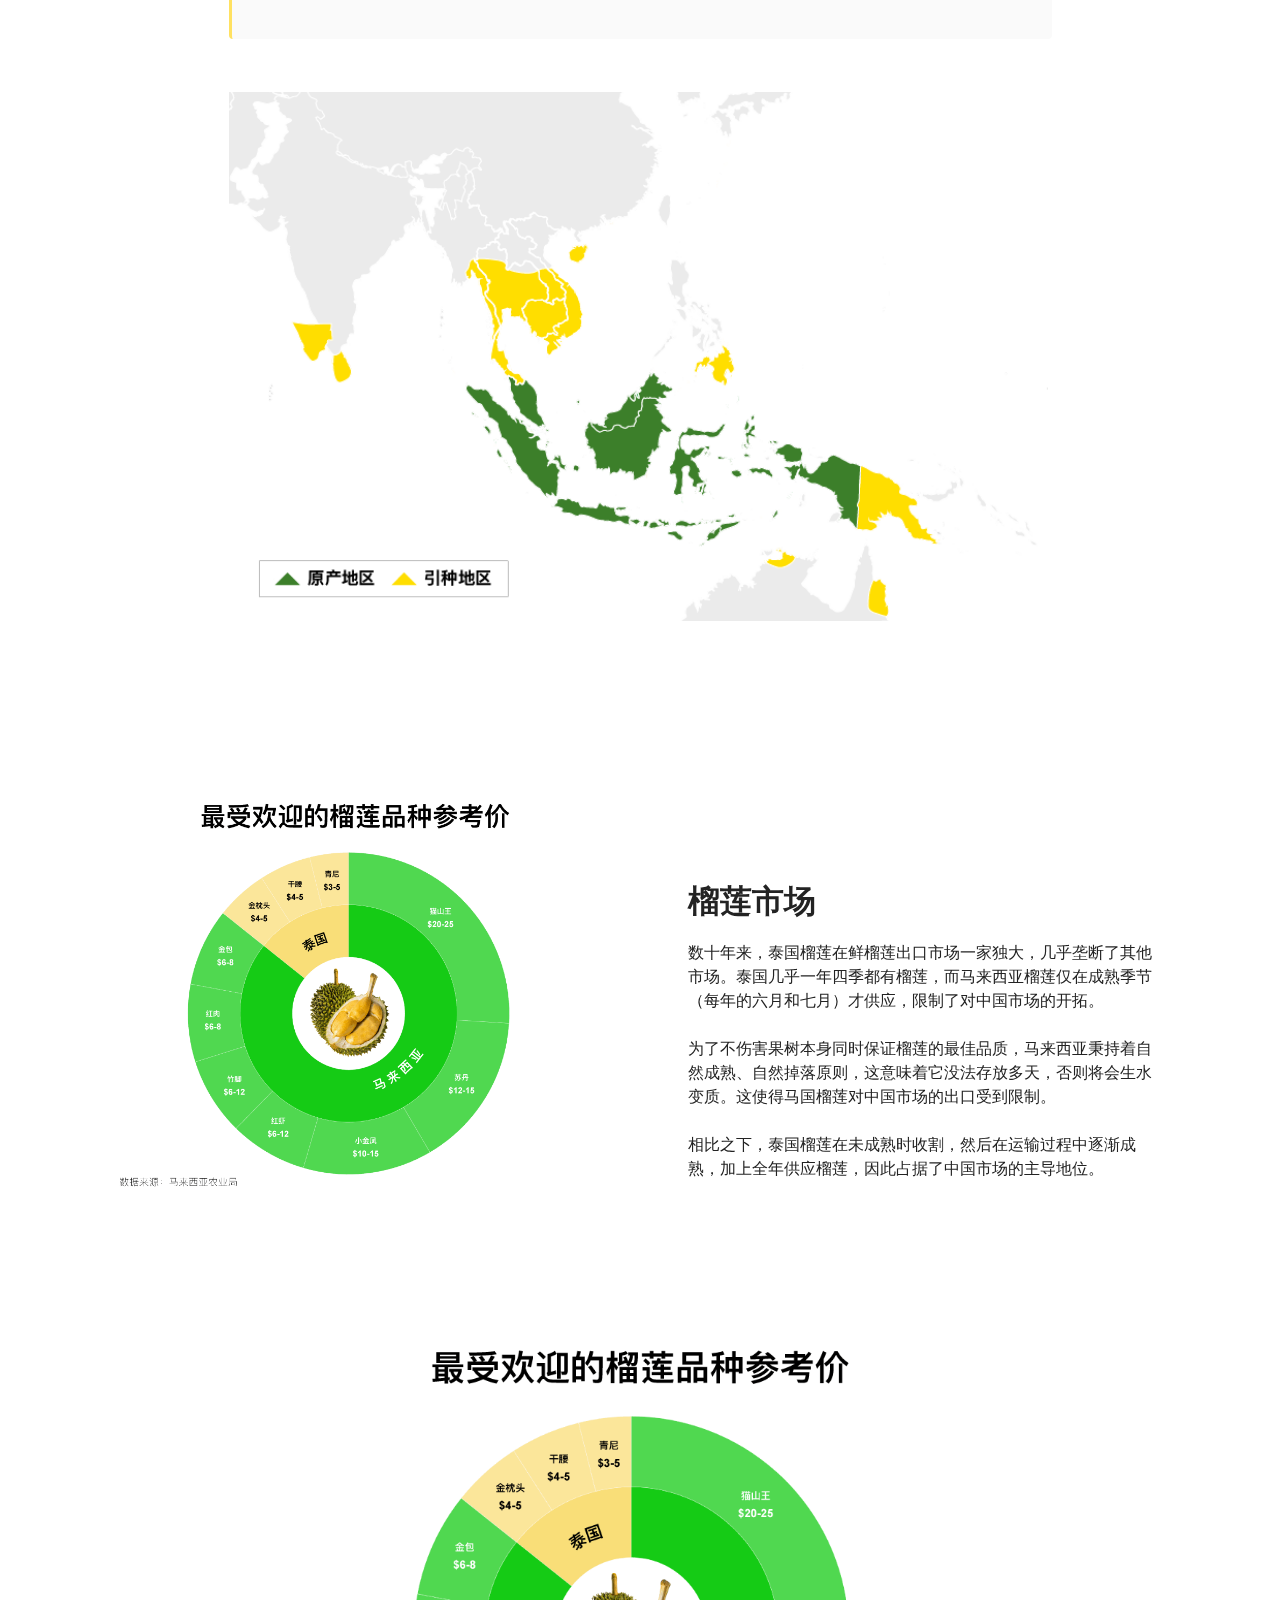
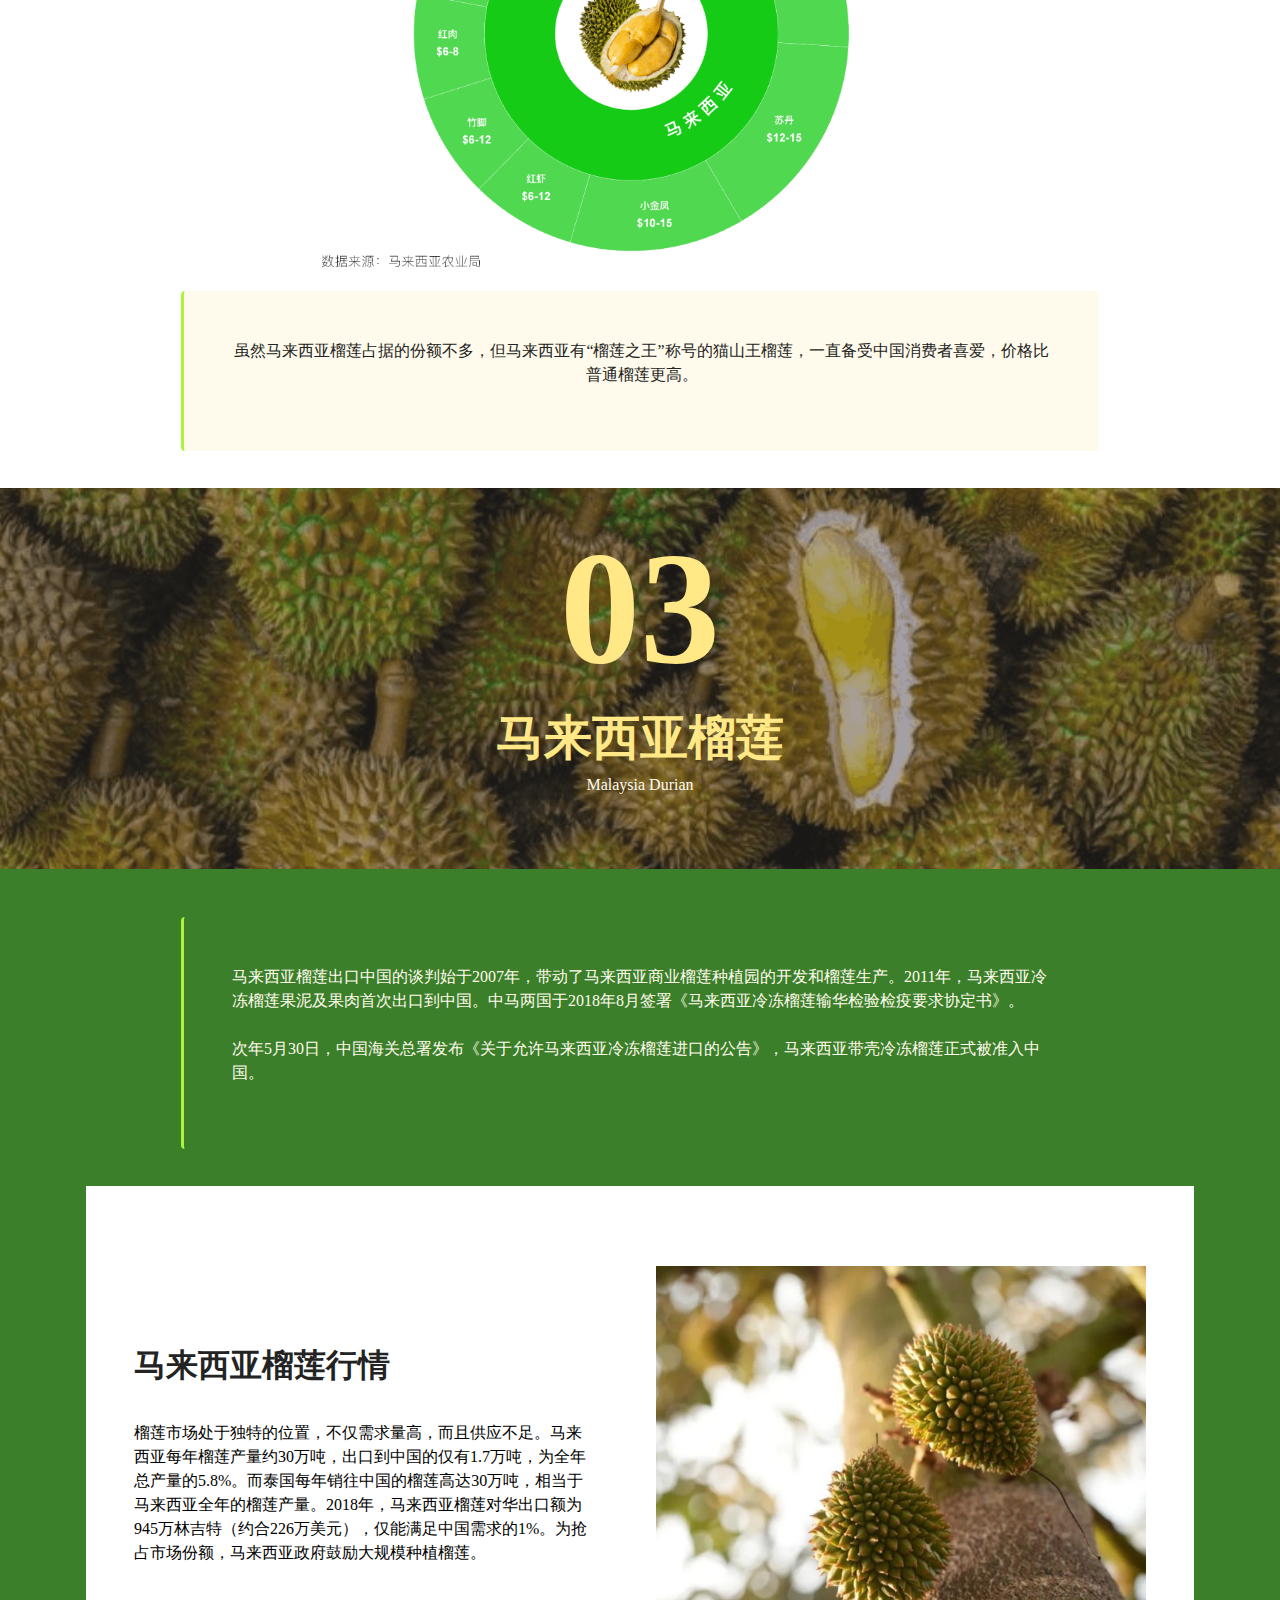
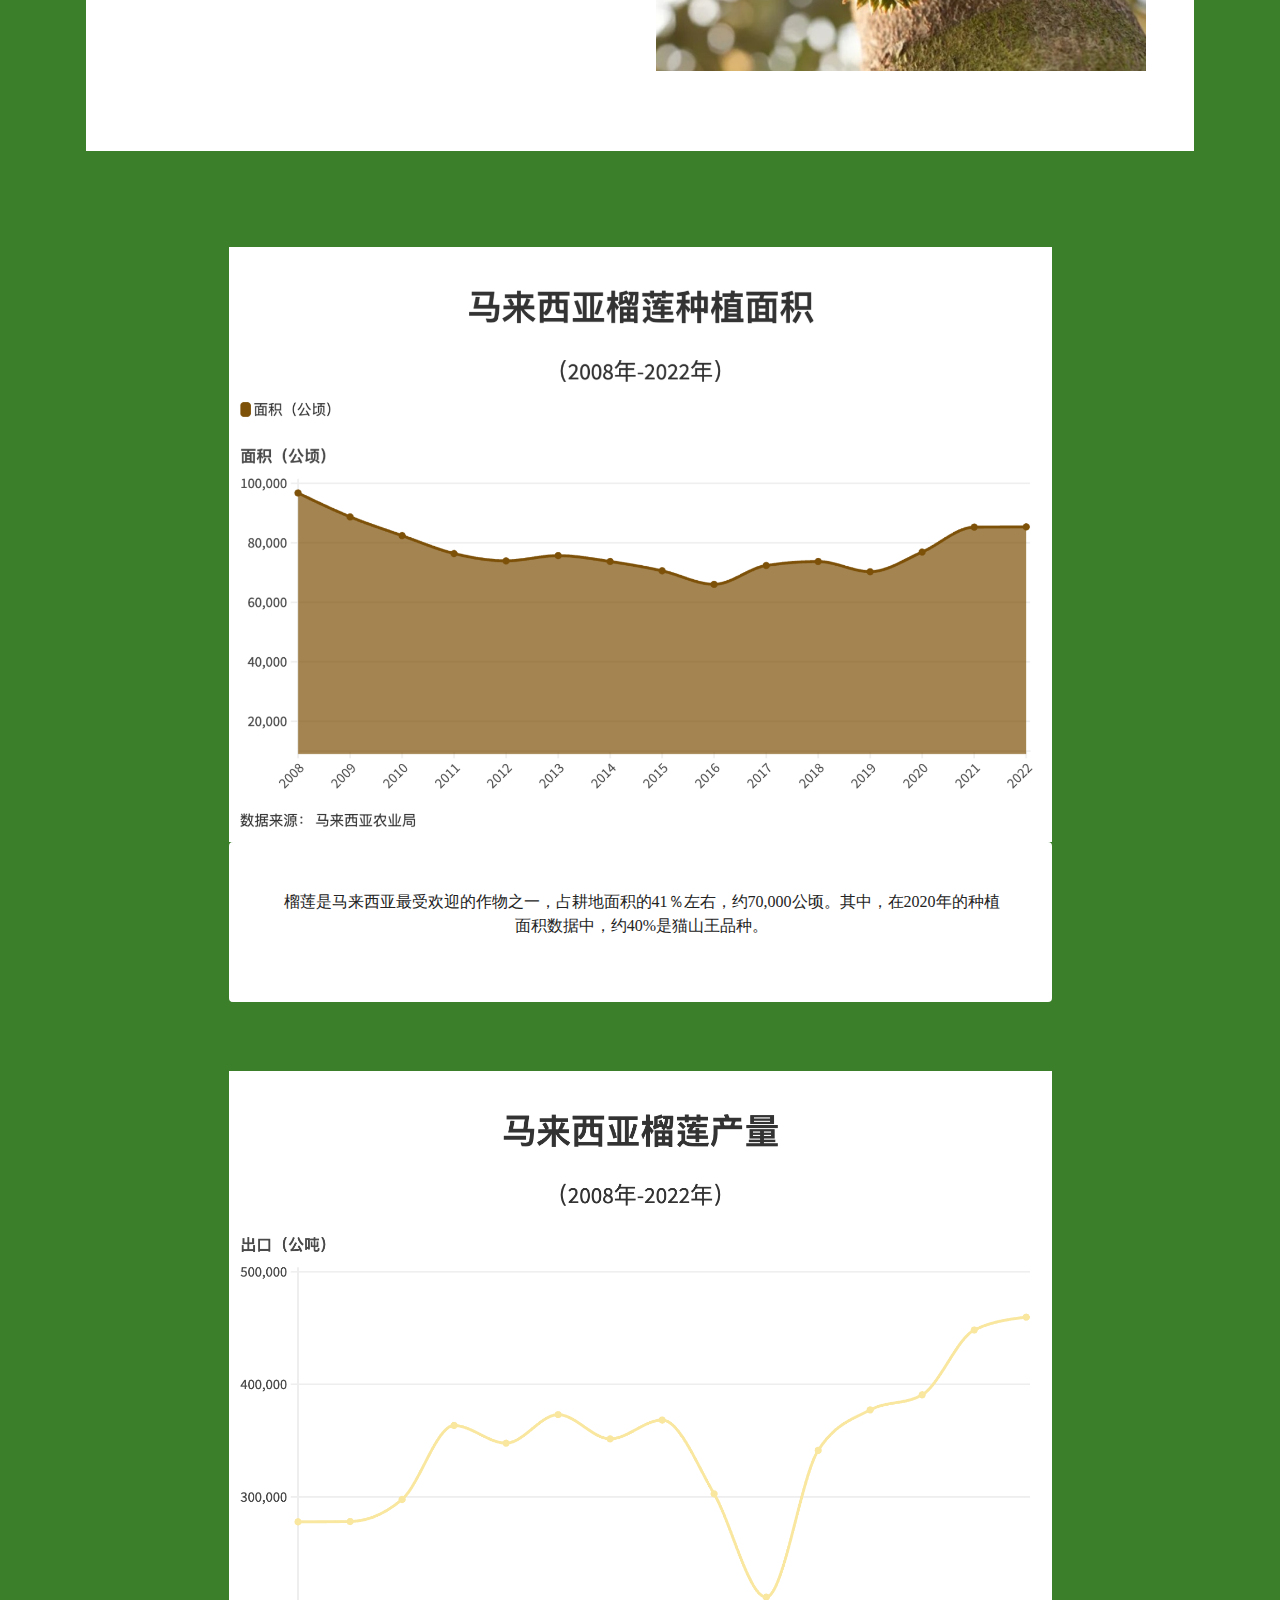
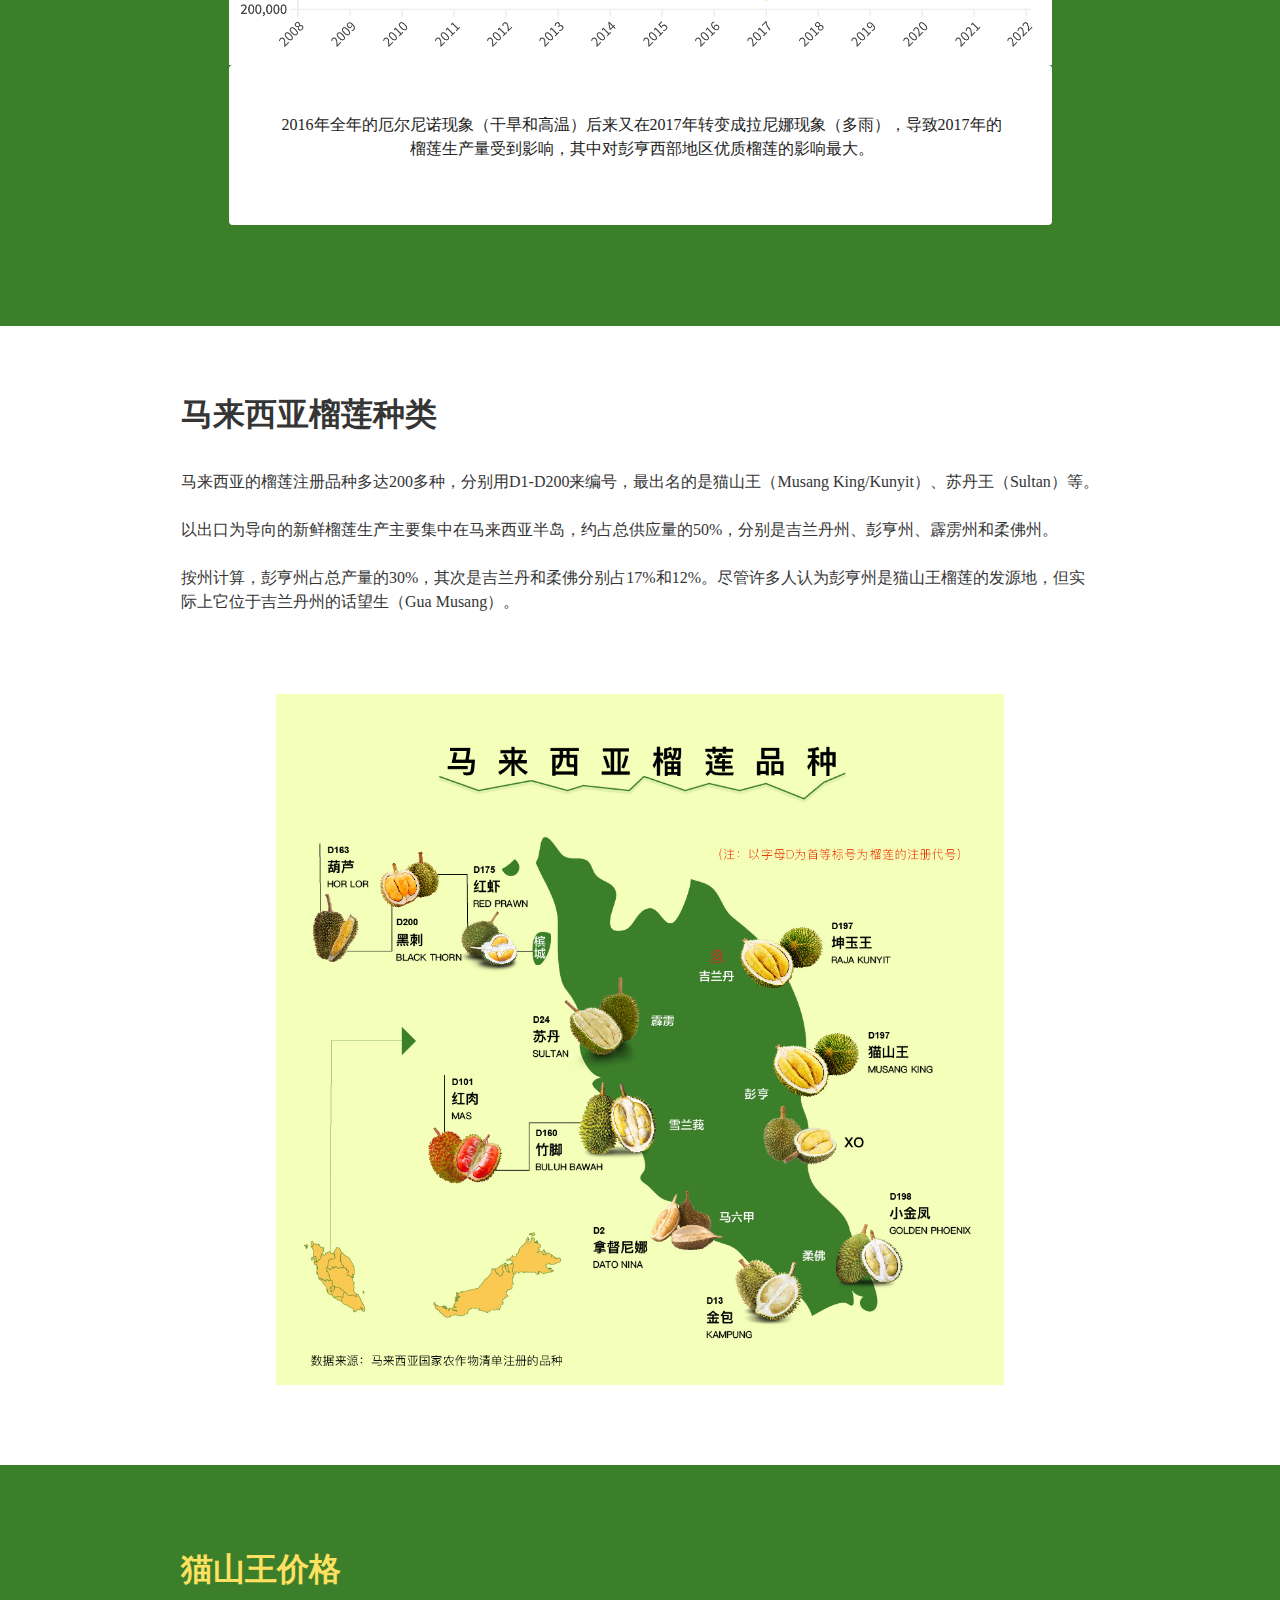
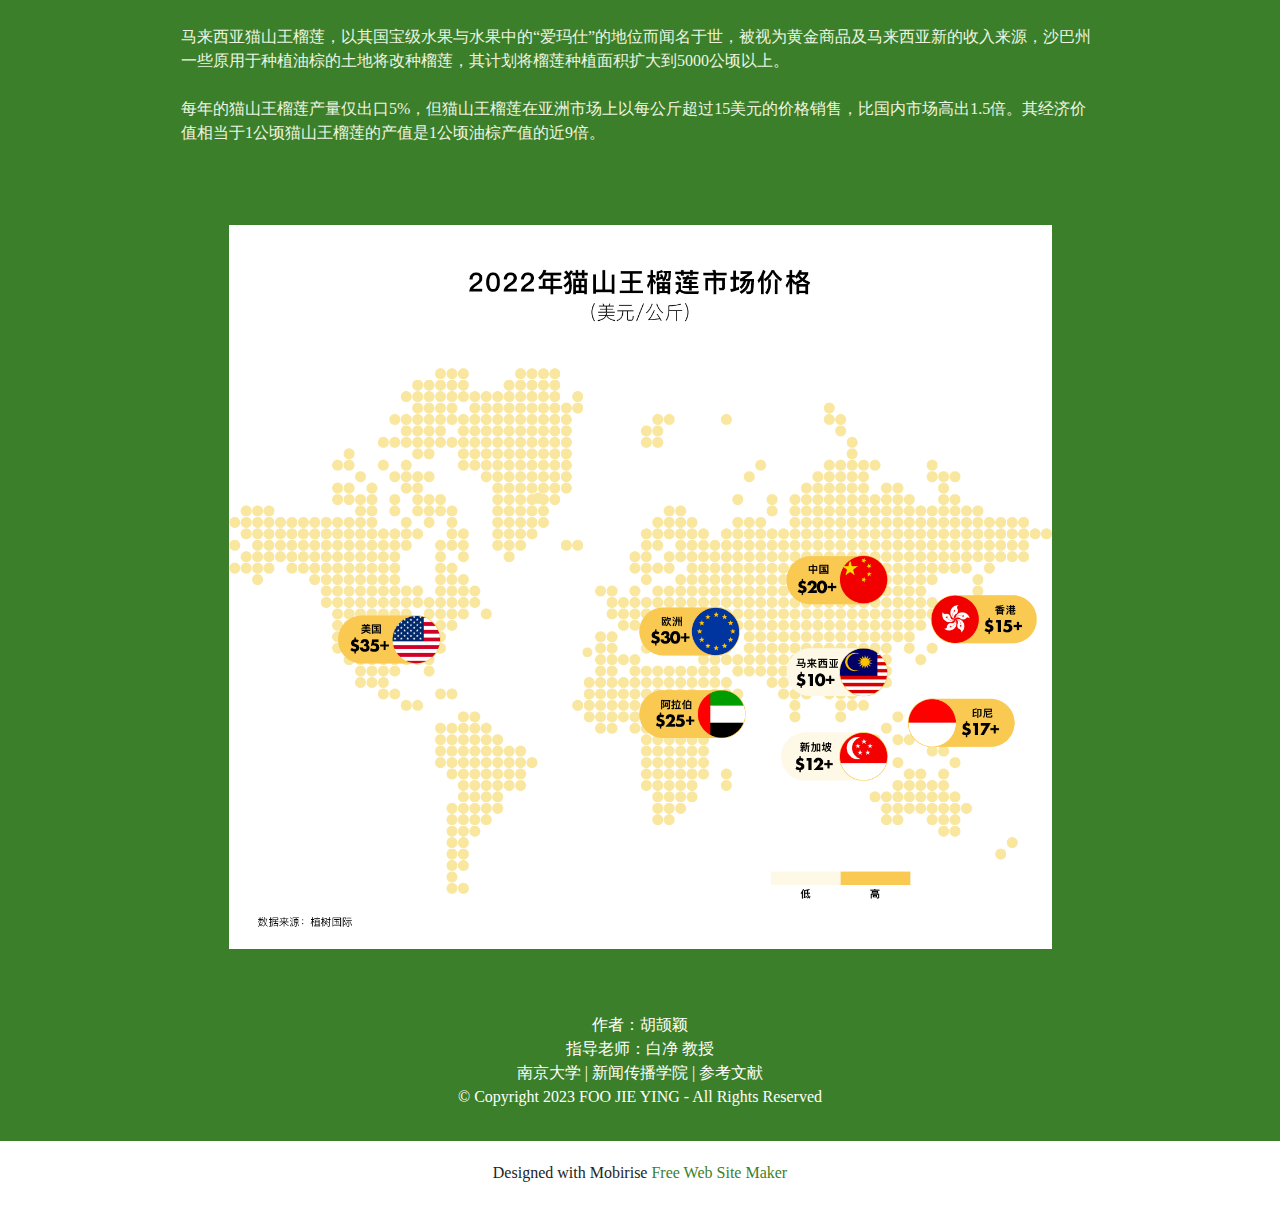
==== commit 7334963a: "Update index.html" ====
--- a/index.html
+++ b/index.html
@@ -73,7 +73,7 @@
                 <p class="mbr-text mbr-fonts-style display-7"><br>中国作为世界第一大榴莲进口国，2021年榴莲需求量超过80万吨。此前，<br>新鲜带壳榴莲仅泰国获得准入中国，而马来西亚榴莲仅限以冷冻果肉形式进口。<br> <br>2019年5月30日起，中国海关总署发布《关于允许进口马来西亚冷冻榴莲的公告》，<br>马来西亚带壳冷冻榴莲被正式允许进入中国。<br><br>曾被认为是小众水果的榴莲，现随着猫山王品种的需求增加，<br>其受欢迎程度正在亚洲范围内扩大。<br><br></p>
                 <div class="mbr-section-btn mt-3"><a class="btn btn-warning display-7" href="index.html#content4-6">榴莲数据</a> <a class="btn btn-primary-outline display-7" href="index.html#features16-9">大马榴莲</a></div>
                 
-<embed class="mbr-section-btn mt-3"> 
+<embed class="mbr-section-btn mt-3">
   <audio controls>
 	<source src="/assets/images/榴槤歌兒一家唱.mp3" type="audio/mpeg">
 	<source src="/assets/images/榴槤歌兒一家唱.ogg" type="audio/ogg">
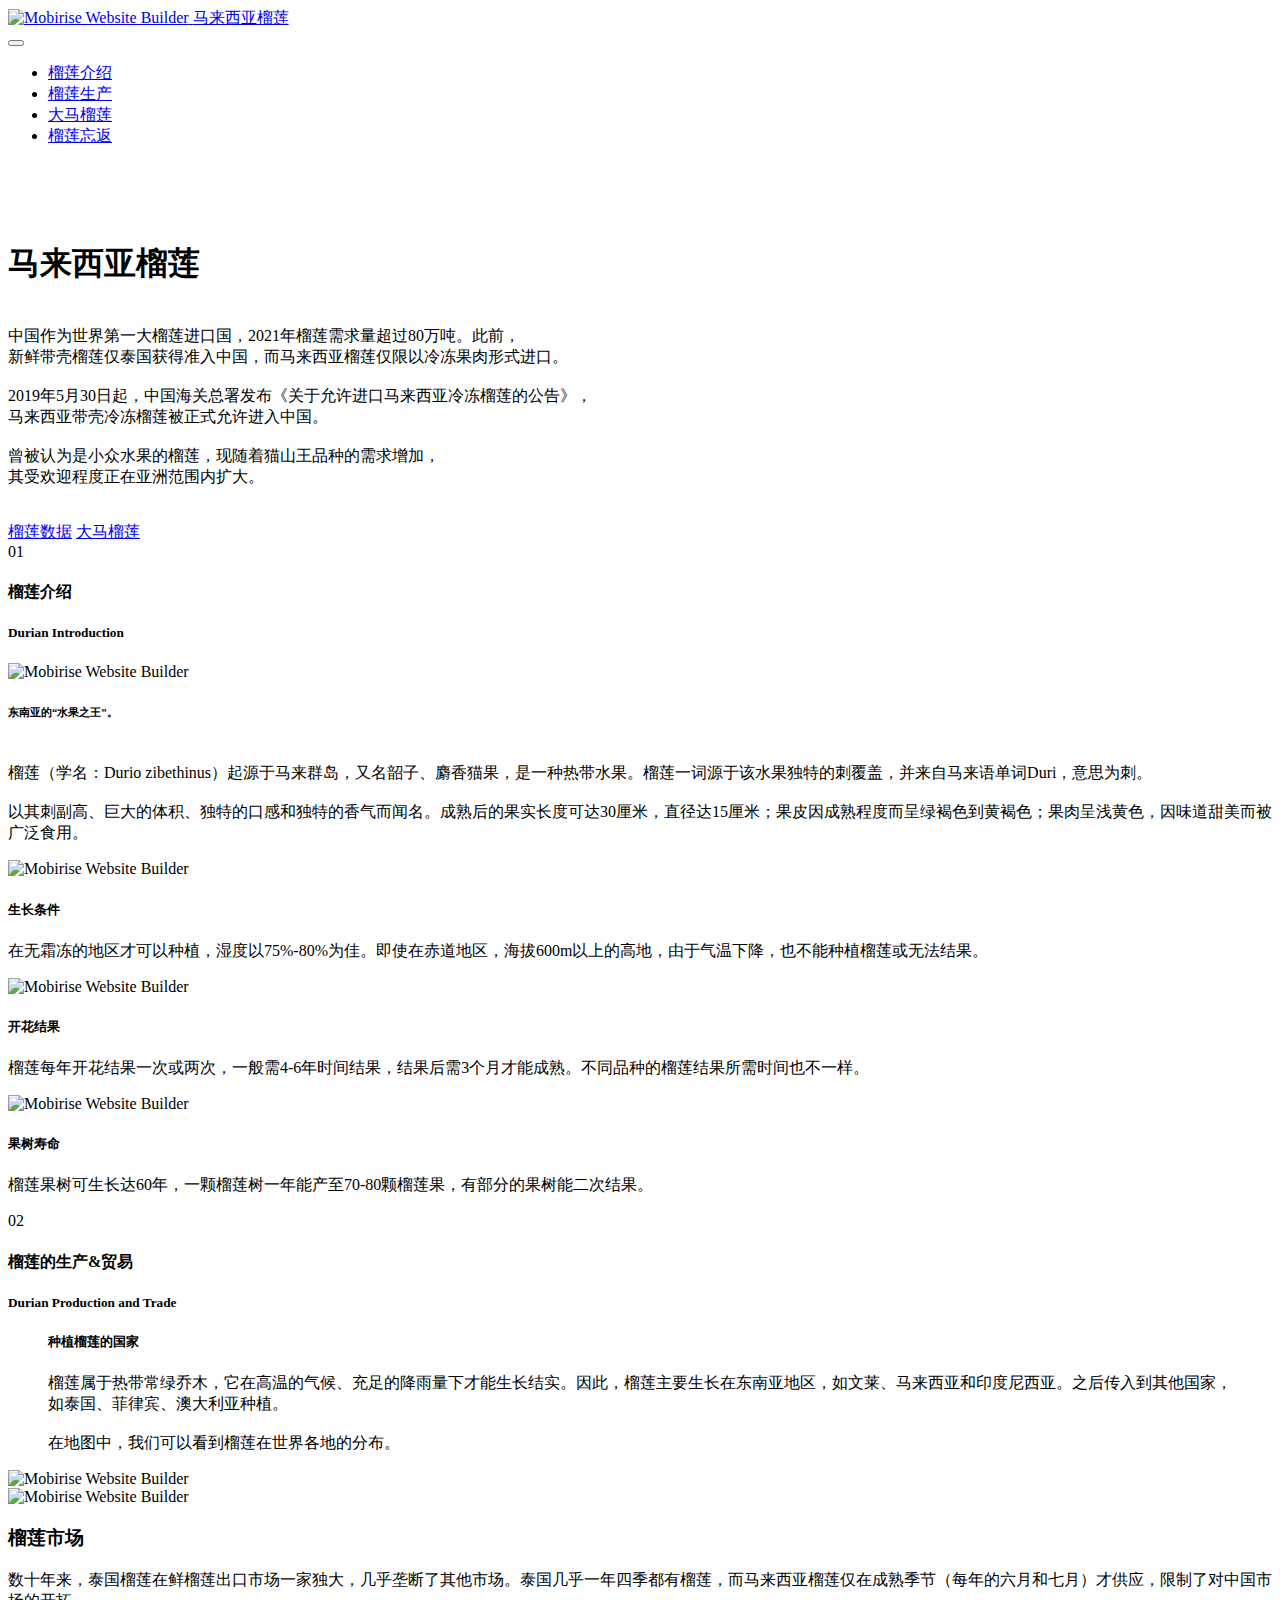
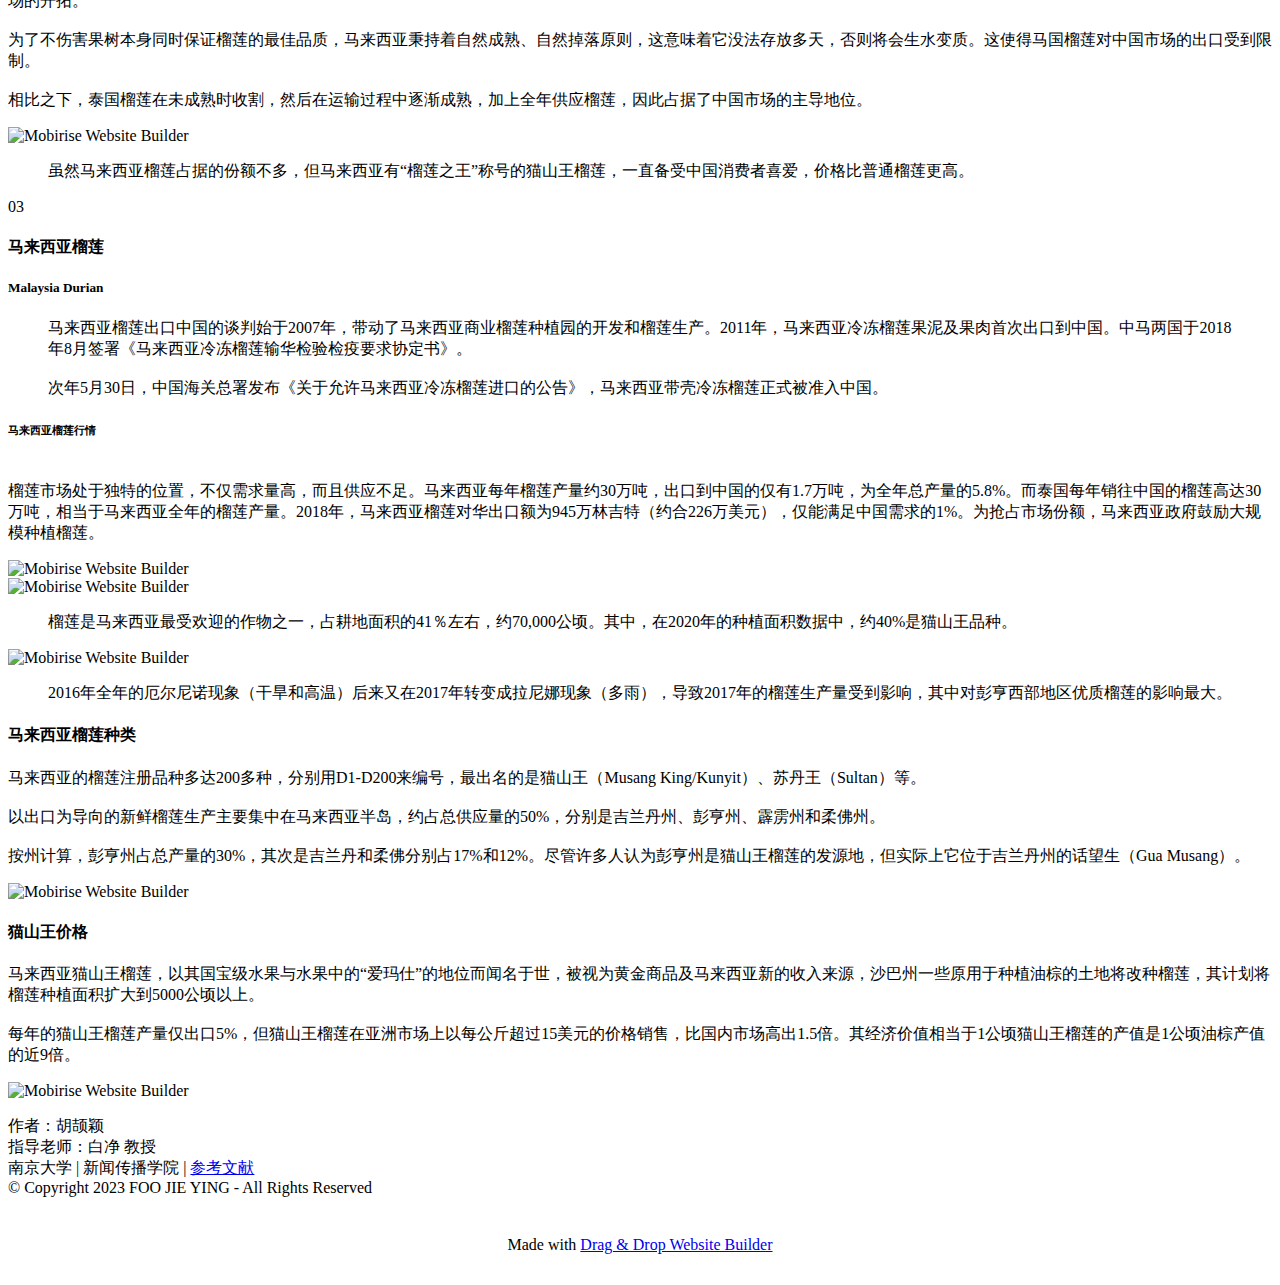
==== commit 17a73b40: "Add files via upload" ====
--- a/index.html
+++ b/index.html
@@ -22,7 +22,7 @@
   <link rel="preload" as="style" href="assets/mobirise/css/mbr-additional.css"><link rel="stylesheet" href="assets/mobirise/css/mbr-additional.css" type="text/css">
 
   
- 
+  
   
 </head>
 <body>
@@ -73,12 +73,7 @@
                 <p class="mbr-text mbr-fonts-style display-7"><br>中国作为世界第一大榴莲进口国，2021年榴莲需求量超过80万吨。此前，<br>新鲜带壳榴莲仅泰国获得准入中国，而马来西亚榴莲仅限以冷冻果肉形式进口。<br> <br>2019年5月30日起，中国海关总署发布《关于允许进口马来西亚冷冻榴莲的公告》，<br>马来西亚带壳冷冻榴莲被正式允许进入中国。<br><br>曾被认为是小众水果的榴莲，现随着猫山王品种的需求增加，<br>其受欢迎程度正在亚洲范围内扩大。<br><br></p>
                 <div class="mbr-section-btn mt-3"><a class="btn btn-warning display-7" href="index.html#content4-6">榴莲数据</a> <a class="btn btn-primary-outline display-7" href="index.html#features16-9">大马榴莲</a></div>
                 
-<embed class="mbr-section-btn mt-3">
-  <audio controls>
-	<source src="/assets/images/榴槤歌兒一家唱.mp3" type="audio/mpeg">
-	<source src="/assets/images/榴槤歌兒一家唱.ogg" type="audio/ogg">
-	Your browser does not support the audio tag.
-</audio> 
+
 
 
             </div>
@@ -108,7 +103,7 @@
                     </div>
                 </div>
                 
-   
+                
                 
                 
                 
@@ -269,7 +264,7 @@
     </div>
 </section>
 
-<section data-bs-version="5.1" class="image1 cid-tGdb2V4eTo" id="image1-1c">
+<section data-bs-version="5.1" class="image1 cid-tGdo35D1pH" id="image1-1h">
     
 
     
@@ -285,7 +280,8 @@
             </div>
             <div class="col-12 col-lg">
                 <div class="text-wrapper">
-                    <h3 class="mbr-section-title mbr-fonts-style mb-3 display-4"><strong><br></strong><br><strong>榴莲市场</strong></h3>
+                    <h3 class="mbr-section-title mbr-fonts-style mb-3 display-4">
+                        <strong>榴莲市场</strong></h3>
                     <p class="mbr-text mbr-fonts-style display-7">数十年来，泰国榴莲在鲜榴莲出口市场一家独大，几乎垄断了其他市场。泰国几乎一年四季都有榴莲，而马来西亚榴莲仅在成熟季节（每年的六月和七月）才供应，限制了对中国市场的开拓。<br><br>为了不伤害果树本身同时保证榴莲的最佳品质，马来西亚秉持着自然成熟、自然掉落原则，这意味着它没法存放多天，否则将会生水变质。这使得马国榴莲对中国市场的出口受到限制。<br><br>相比之下，泰国榴莲在未成熟时收割，然后在运输过程中逐渐成熟，加上全年供应榴莲，因此占据了中国市场的主导地位。</p>
                 </div>
             </div>
@@ -293,7 +289,7 @@
     </div>
 </section>
 
-<section data-bs-version="5.1" class="image3 cid-tGd5zCtLks" id="image3-19">
+<section data-bs-version="5.1" class="image3 cid-tGdoRvFwUZ" id="image3-1j">
     
 
     
@@ -303,7 +299,7 @@
         <div class="row justify-content-center">
             <div class="col-12 col-lg-8">
                 <div class="image-wrapper">
-                    <img src="assets/images/-1000x800.png" alt="Mobirise Website Builder">
+                    <img src="assets/images/price-1000x800.png" alt="Mobirise Website Builder">
                     
                 </div>
             </div>
@@ -518,9 +514,10 @@
                     <img src="assets/images/amcharts.pixelmap-1436x1263.png" alt="Mobirise Website Builder">
                     
                 </div>
-            </div>
-	
-
+            </div><script src="https://public.flourish.studio/resources/embed.js"></script>
+        </div>
+        
+  
 
     </div>
 </section>
@@ -536,12 +533,12 @@
             
             
             <div class="row row-copirayt">
-                <p class="mbr-text mb-0 mbr-fonts-style mbr-white align-center display-7">作者：胡颉颖<br>指导老师：白净 教授<br>南京大学 | 新闻传播学院 | 参考文献<br>© Copyright 2023 FOO JIE YING - All Rights Reserved</p>
+                <p class="mbr-text mb-0 mbr-fonts-style mbr-white align-center display-7">作者：胡颉颖<br>指导老师：白净 教授<br>南京大学 | 新闻传播学院 | <a href="page1.html" class="text-white">参考文献</a><br>© Copyright 2023 FOO JIE YING - All Rights Reserved</p>
             
         </div>
     </div>
-</div></section><section class="display-7" style="padding: 0;align-items: center;justify-content: center;flex-wrap: wrap;    align-content: center;display: flex;position: relative;height: 4rem;"><a href="https://mobiri.se/3011958" style="flex: 1 1;height: 4rem;position: absolute;width: 100%;z-index: 1;"><img alt="Mobirise" style="height: 4rem;" src="[data-uri]"></a><p style="margin: 0;text-align: center;" class="display-7">Designed with Mobirise &#8204;</p><a style="z-index:1" href="https://mobirise.com/website-maker.html">Free Web Site Maker</a></section><script src="assets/bootstrap/js/bootstrap.bundle.min.js"></script>  <script src="assets/parallax/jarallax.js"></script>  <script src="assets/smoothscroll/smooth-scroll.js"></script>  <script src="assets/ytplayer/index.js"></script>  <script src="assets/dropdown/js/navbar-dropdown.js"></script>  <script src="assets/theme/js/script.js"></script>  
+</div></section><section class="display-7" style="padding: 0;align-items: center;justify-content: center;flex-wrap: wrap;    align-content: center;display: flex;position: relative;height: 4rem;"><a href="https://mobiri.se/3011958" style="flex: 1 1;height: 4rem;position: absolute;width: 100%;z-index: 1;"><img alt="" style="height: 4rem;" src="[data-uri]"></a><p style="margin: 0;text-align: center;" class="display-7">Made with &#8204;</p><a style="z-index:1" href="https://mobirise.com/drag-drop-website-builder.html">Drag & Drop Website Builder</a></section><script src="assets/bootstrap/js/bootstrap.bundle.min.js"></script>  <script src="assets/parallax/jarallax.js"></script>  <script src="assets/smoothscroll/smooth-scroll.js"></script>  <script src="assets/ytplayer/index.js"></script>  <script src="assets/dropdown/js/navbar-dropdown.js"></script>  <script src="assets/theme/js/script.js"></script>  
   
   
 </body>
-</html>
+</html>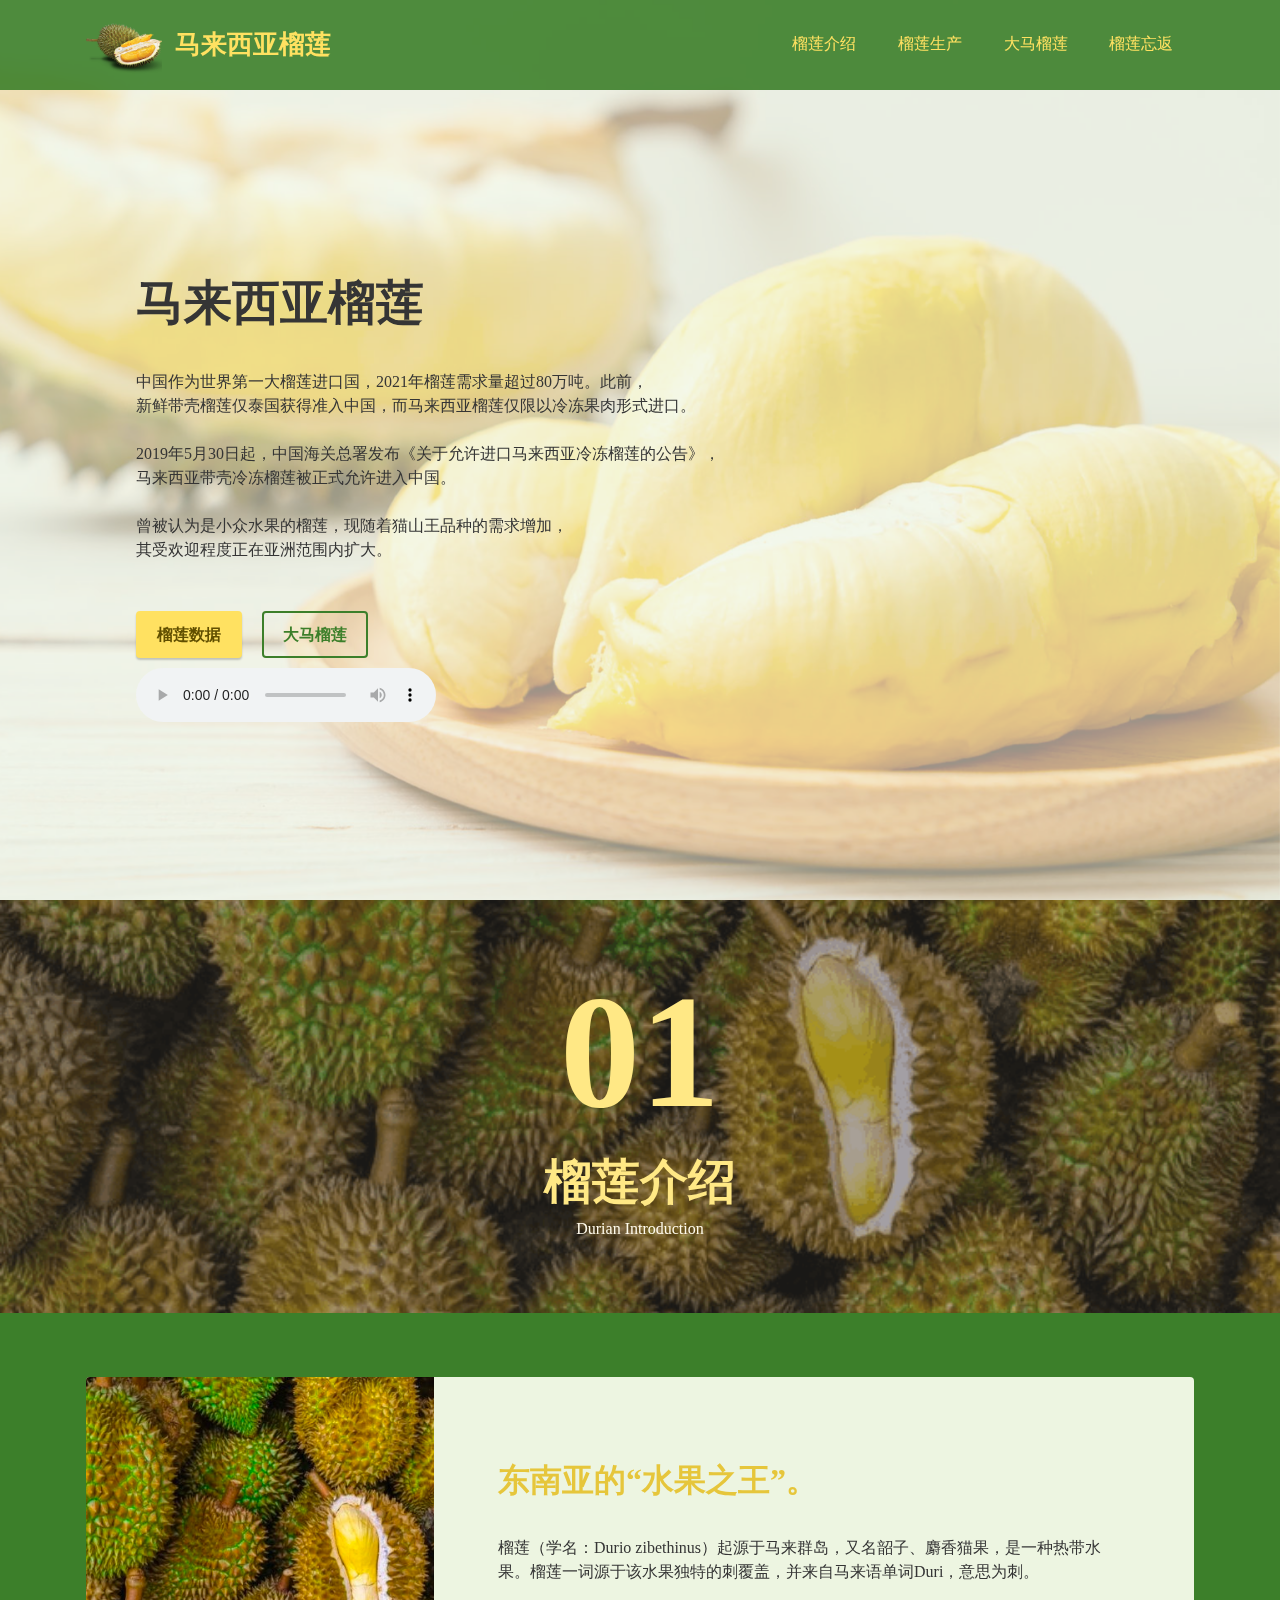
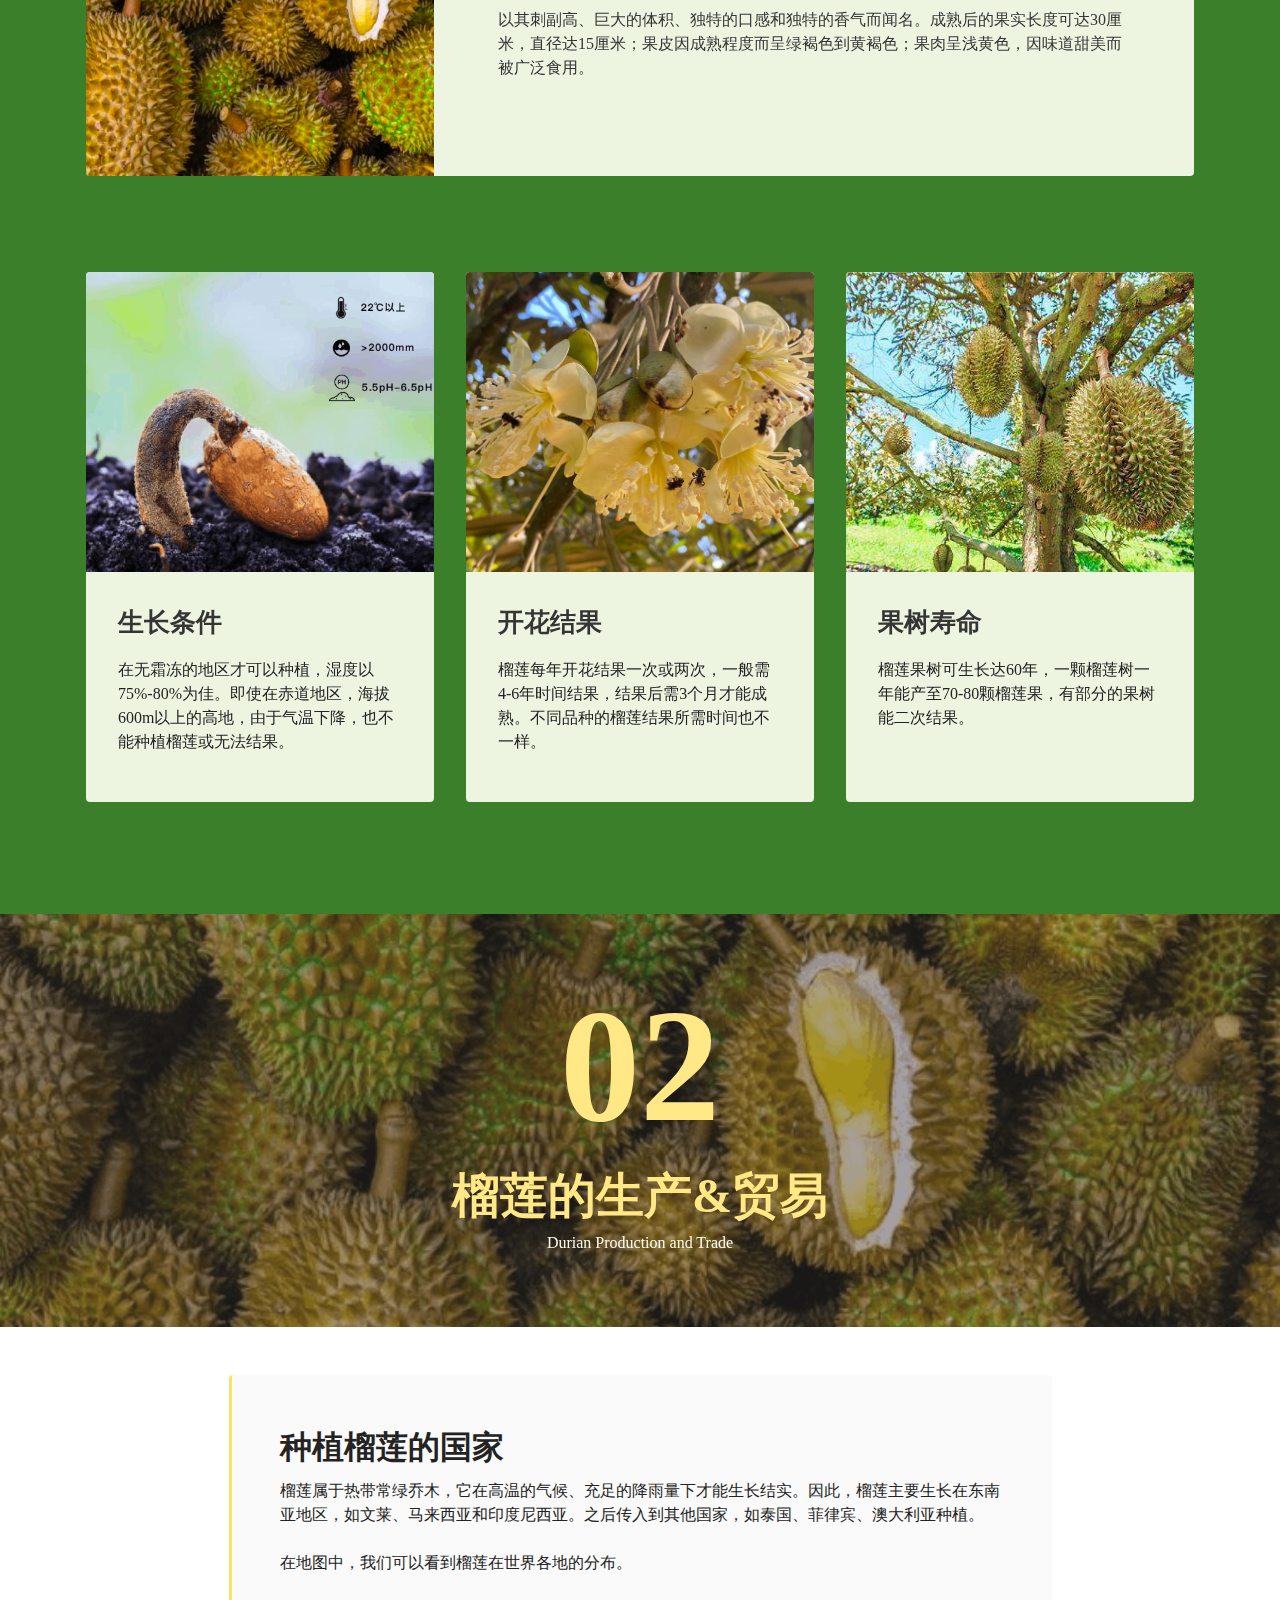
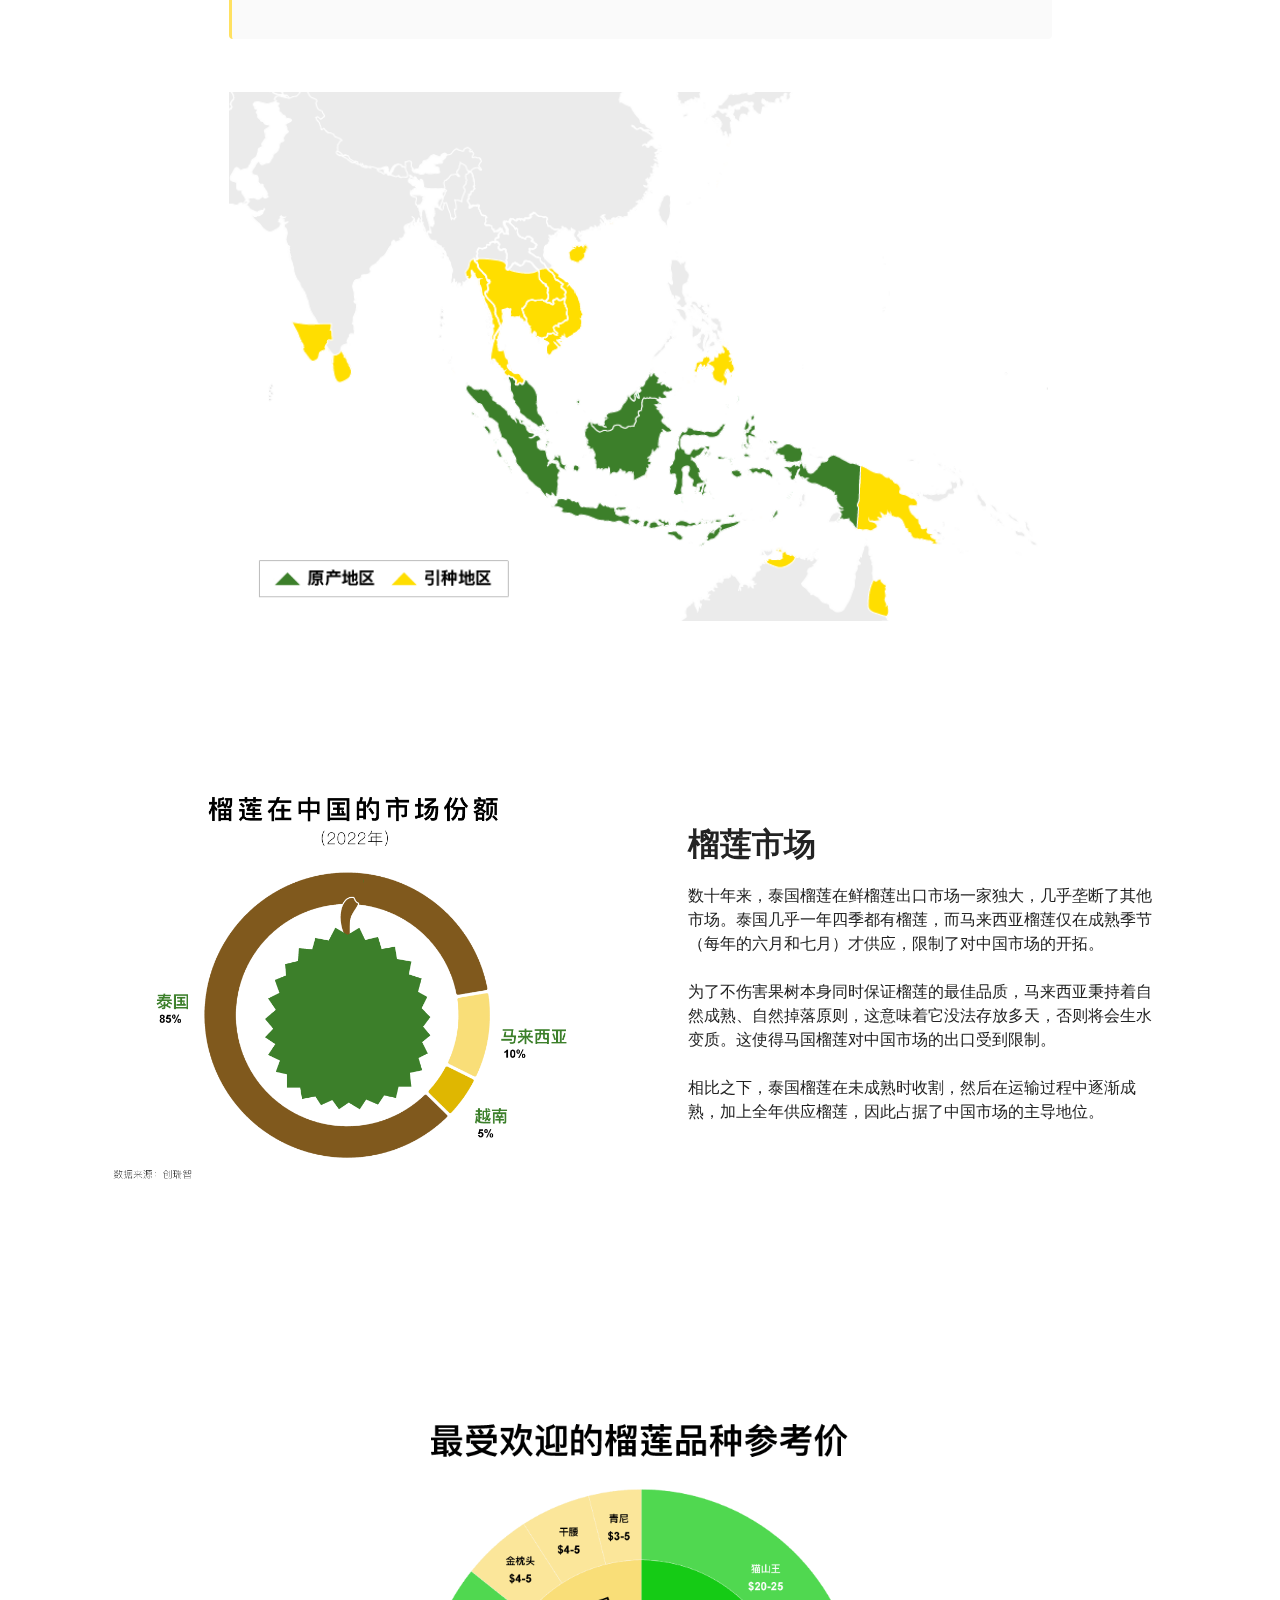
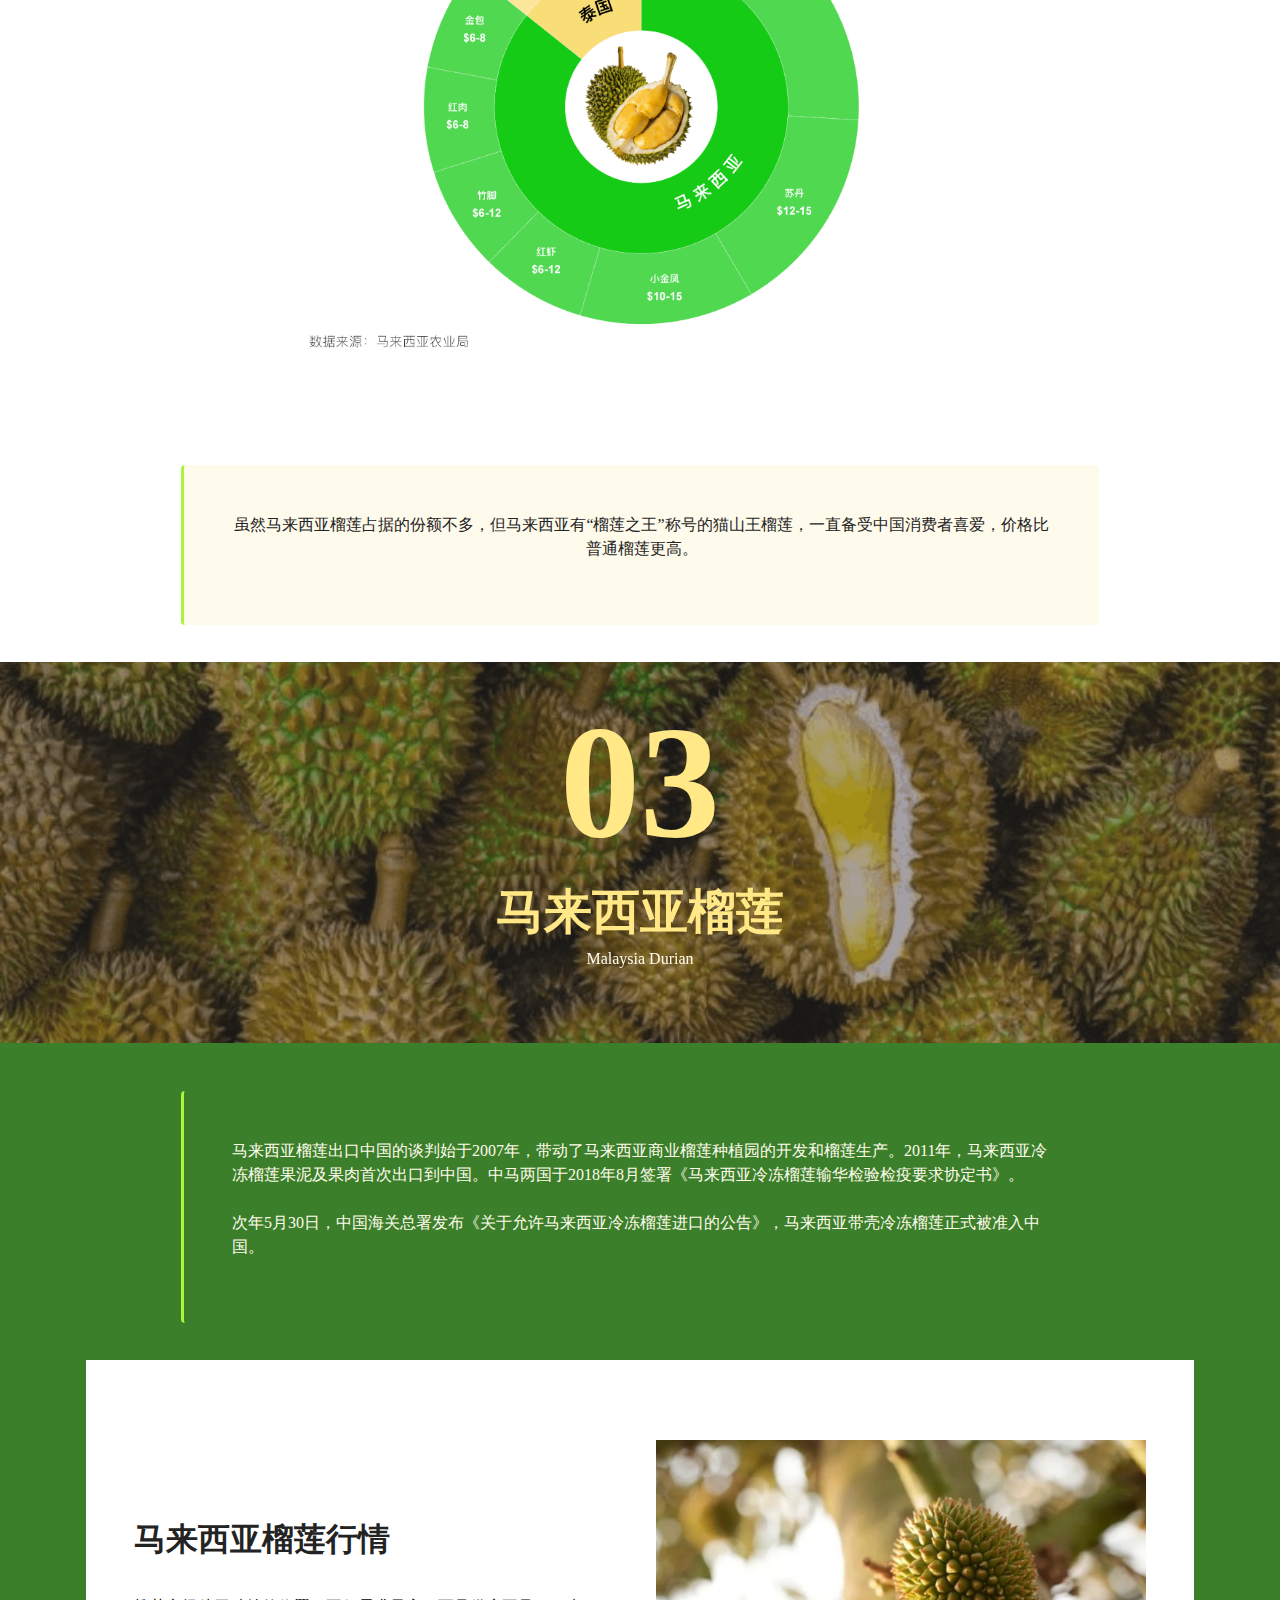
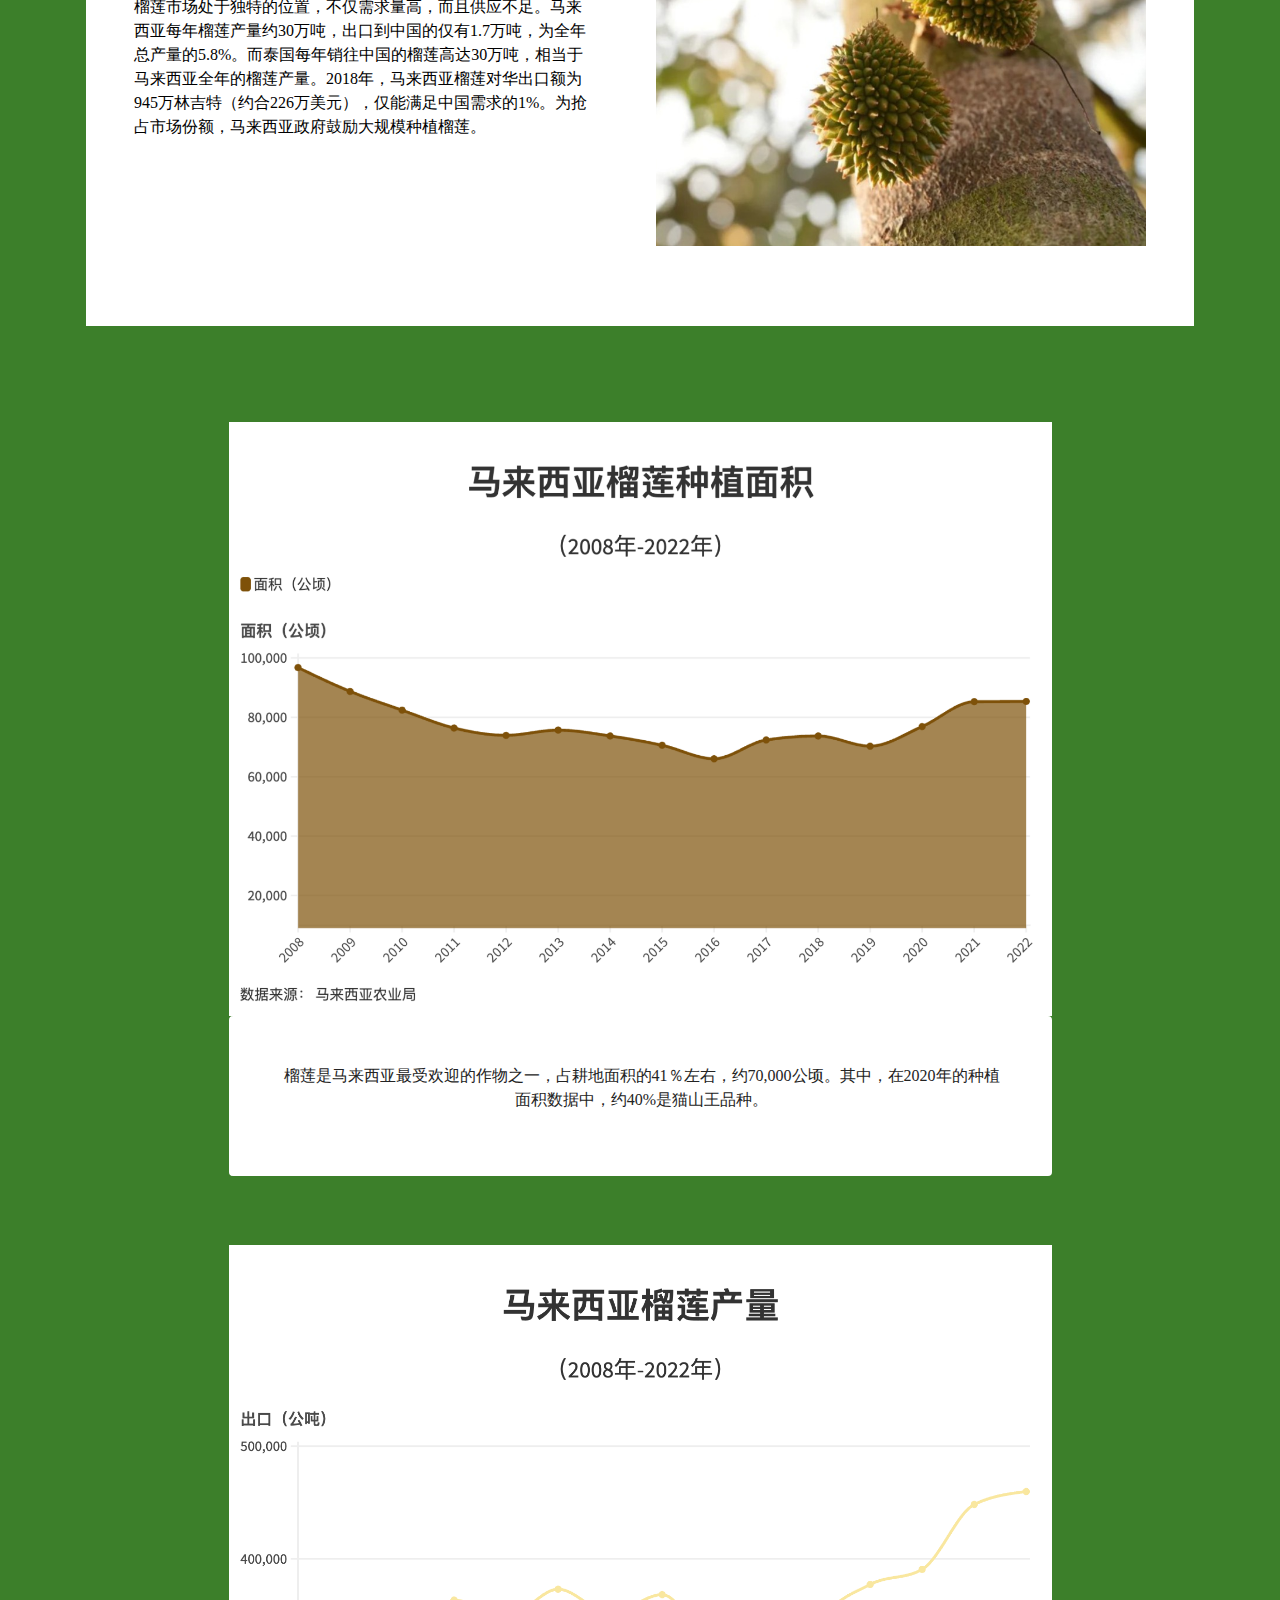
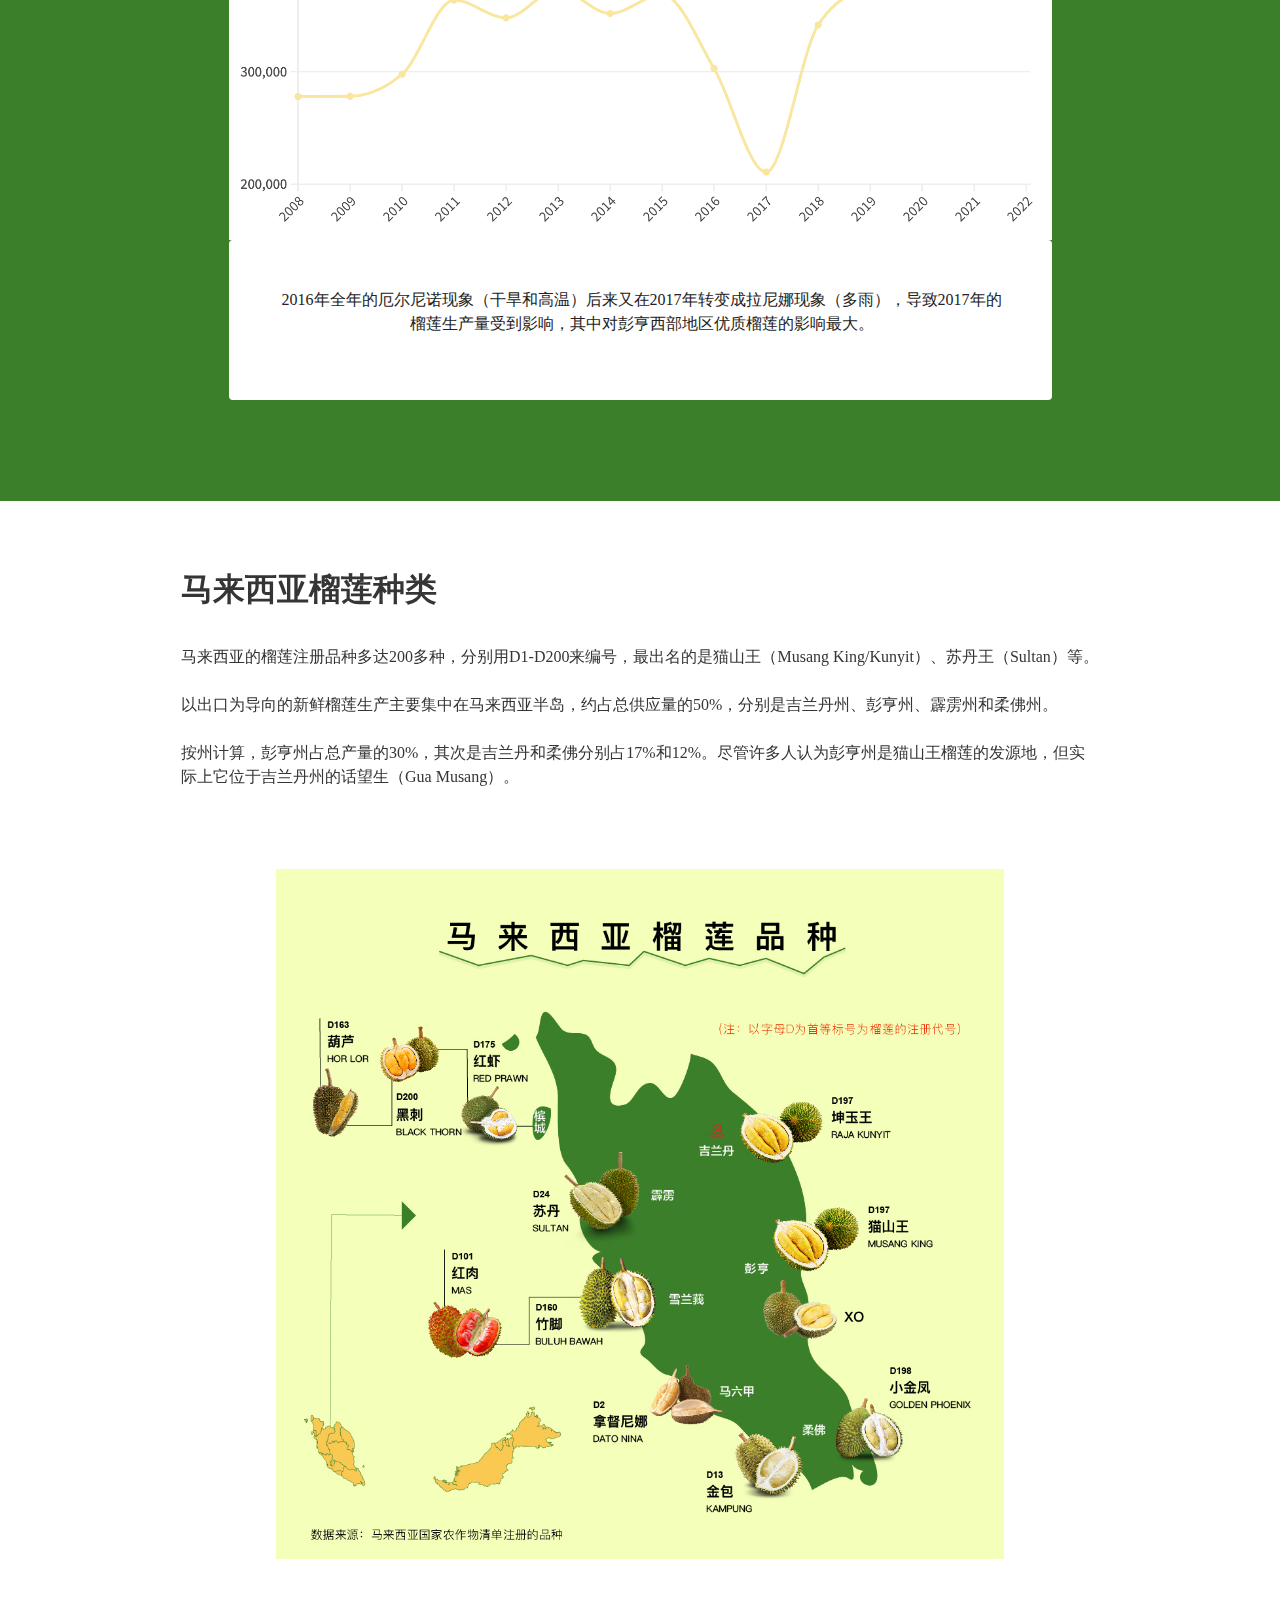
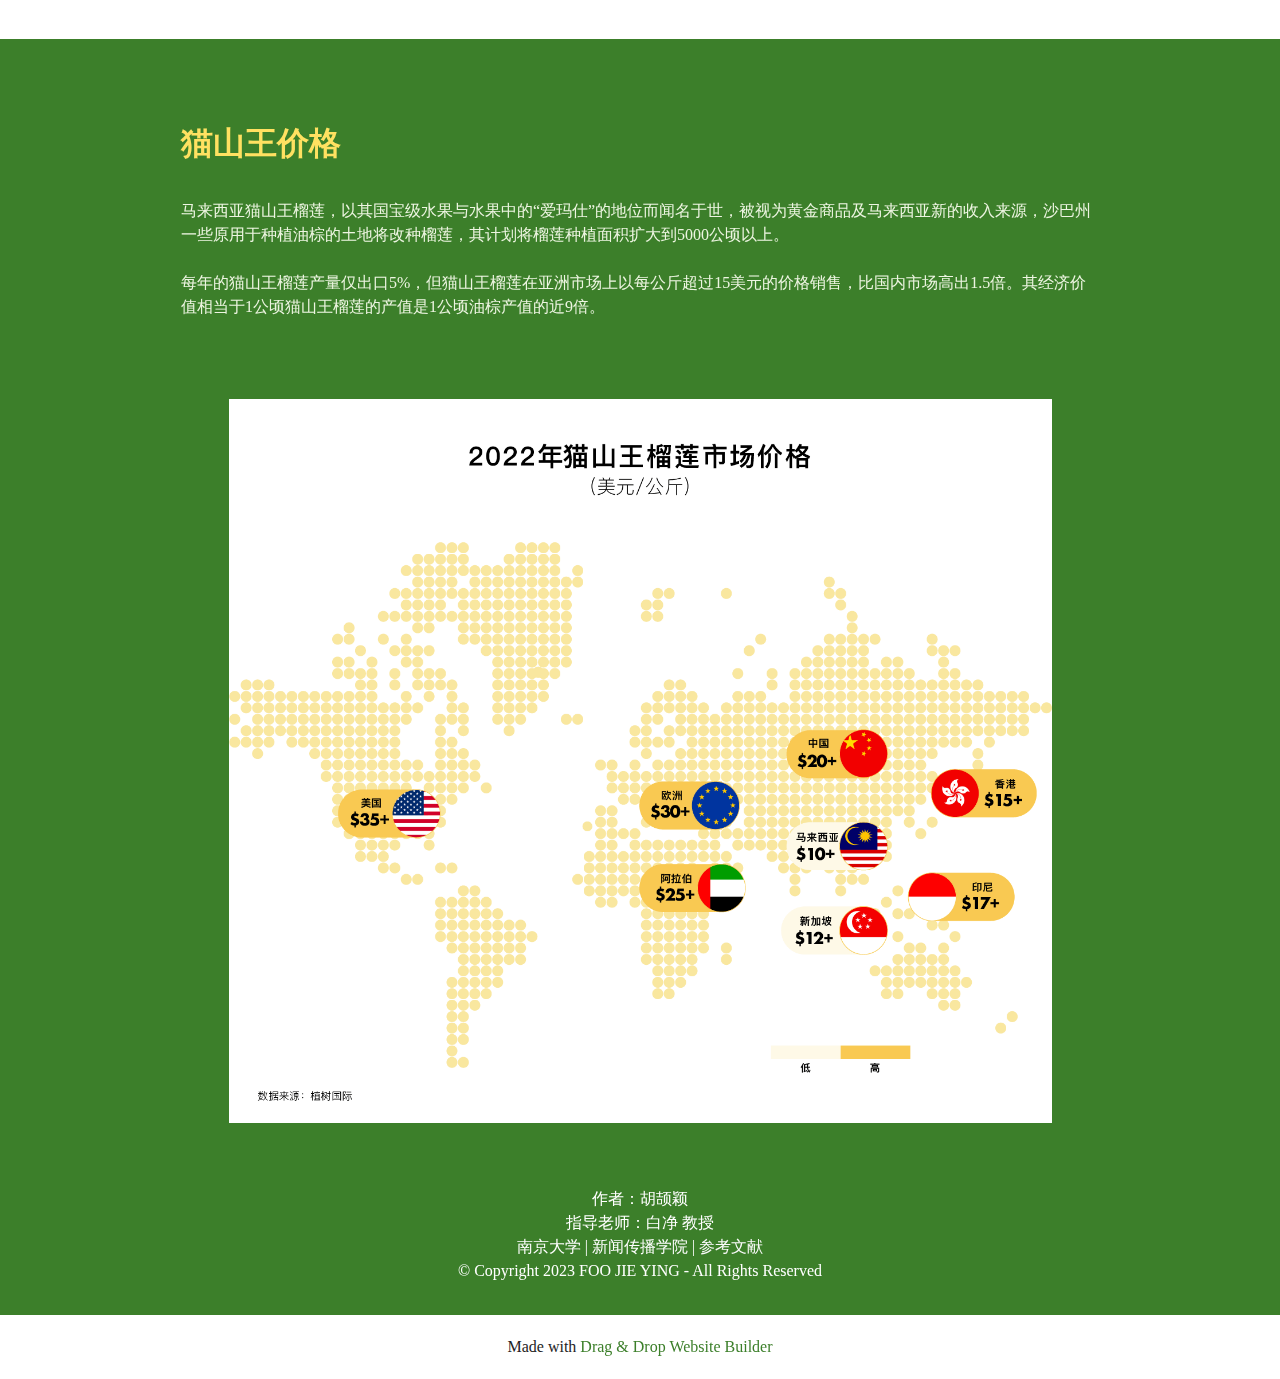
==== commit a75e8a98: "Update index.html" ====
--- a/index.html
+++ b/index.html
@@ -73,7 +73,12 @@
                 <p class="mbr-text mbr-fonts-style display-7"><br>中国作为世界第一大榴莲进口国，2021年榴莲需求量超过80万吨。此前，<br>新鲜带壳榴莲仅泰国获得准入中国，而马来西亚榴莲仅限以冷冻果肉形式进口。<br> <br>2019年5月30日起，中国海关总署发布《关于允许进口马来西亚冷冻榴莲的公告》，<br>马来西亚带壳冷冻榴莲被正式允许进入中国。<br><br>曾被认为是小众水果的榴莲，现随着猫山王品种的需求增加，<br>其受欢迎程度正在亚洲范围内扩大。<br><br></p>
                 <div class="mbr-section-btn mt-3"><a class="btn btn-warning display-7" href="index.html#content4-6">榴莲数据</a> <a class="btn btn-primary-outline display-7" href="index.html#features16-9">大马榴莲</a></div>
                 
-
+<embed class="mbr-section-btn mt-3">
+  <audio controls>
+	<source src="/assets/images/榴槤歌兒一家唱.mp3" type="audio/mpeg">
+	<source src="/assets/images/榴槤歌兒一家唱.ogg" type="audio/ogg">
+	Your browser does not support the audio tag.
+</audio>
 
 
             </div>
@@ -541,4 +546,4 @@
   
   
 </body>
-</html>+</html>
--- a/assets/web/assets/mobirise-icons2/mobirise2.css
+++ b/assets/web/assets/mobirise-icons2/mobirise2.css
@@ -0,0 +1,498 @@
+@font-face {
+  font-family: 'Moririse2';
+  font-display: swap;
+  src:  url('mobirise2.eot?f2bix4');
+  src:  url('mobirise2.eot?f2bix4#iefix') format('embedded-opentype'),
+    url('mobirise2.ttf?f2bix4') format('truetype'),
+    url('mobirise2.woff?f2bix4') format('woff'),
+    url('mobirise2.svg?f2bix4#mobirise2') format('svg');
+  font-weight: normal;
+  font-style: normal;
+}
+
+[class^="mobi-"], [class*=" mobi-"] {
+  /* use !important to prevent issues with browser extensions that change fonts */
+  font-family: 'Moririse2' !important;
+  speak: none;
+  font-style: normal;
+  font-weight: normal;
+  font-variant: normal;
+  text-transform: none;
+  line-height: 1;
+
+  /* Better Font Rendering =========== */
+  -webkit-font-smoothing: antialiased;
+  -moz-osx-font-smoothing: grayscale;
+}
+
+.mobi-mbri-add-submenu:before {
+  content: "\e900";
+}
+.mobi-mbri-alert:before {
+  content: "\e901";
+}
+.mobi-mbri-align-center:before {
+  content: "\e902";
+}
+.mobi-mbri-align-justify:before {
+  content: "\e903";
+}
+.mobi-mbri-align-left:before {
+  content: "\e904";
+}
+.mobi-mbri-align-right:before {
+  content: "\e905";
+}
+.mobi-mbri-android:before {
+  content: "\e906";
+}
+.mobi-mbri-apple:before {
+  content: "\e907";
+}
+.mobi-mbri-arrow-down:before {
+  content: "\e908";
+}
+.mobi-mbri-arrow-next:before {
+  content: "\e909";
+}
+.mobi-mbri-arrow-prev:before {
+  content: "\e90a";
+}
+.mobi-mbri-arrow-up:before {
+  content: "\e90b";
+}
+.mobi-mbri-bold:before {
+  content: "\e90c";
+}
+.mobi-mbri-bookmark:before {
+  content: "\e90d";
+}
+.mobi-mbri-bootstrap:before {
+  content: "\e90e";
+}
+.mobi-mbri-briefcase:before {
+  content: "\e90f";
+}
+.mobi-mbri-browse:before {
+  content: "\e910";
+}
+.mobi-mbri-bulleted-list:before {
+  content: "\e911";
+}
+.mobi-mbri-calendar:before {
+  content: "\e912";
+}
+.mobi-mbri-camera:before {
+  content: "\e913";
+}
+.mobi-mbri-cart-add:before {
+  content: "\e914";
+}
+.mobi-mbri-cart-full:before {
+  content: "\e915";
+}
+.mobi-mbri-cash:before {
+  content: "\e916";
+}
+.mobi-mbri-change-style:before {
+  content: "\e917";
+}
+.mobi-mbri-chat:before {
+  content: "\e918";
+}
+.mobi-mbri-clock:before {
+  content: "\e919";
+}
+.mobi-mbri-close:before {
+  content: "\e91a";
+}
+.mobi-mbri-cloud:before {
+  content: "\e91b";
+}
+.mobi-mbri-code:before {
+  content: "\e91c";
+}
+.mobi-mbri-contact-form:before {
+  content: "\e91d";
+}
+.mobi-mbri-credit-card:before {
+  content: "\e91e";
+}
+.mobi-mbri-cursor-click:before {
+  content: "\e91f";
+}
+.mobi-mbri-cust-feedback:before {
+  content: "\e920";
+}
+.mobi-mbri-database:before {
+  content: "\e921";
+}
+.mobi-mbri-delivery:before {
+  content: "\e922";
+}
+.mobi-mbri-desktop:before {
+  content: "\e923";
+}
+.mobi-mbri-devices:before {
+  content: "\e924";
+}
+.mobi-mbri-down:before {
+  content: "\e925";
+}
+.mobi-mbri-download-2:before {
+  content: "\e926";
+}
+.mobi-mbri-download:before {
+  content: "\e927";
+}
+.mobi-mbri-drag-n-drop-2:before {
+  content: "\e928";
+}
+.mobi-mbri-drag-n-drop:before {
+  content: "\e929";
+}
+.mobi-mbri-edit-2:before {
+  content: "\e92a";
+}
+.mobi-mbri-edit:before {
+  content: "\e92b";
+}
+.mobi-mbri-error:before {
+  content: "\e92c";
+}
+.mobi-mbri-extension:before {
+  content: "\e92d";
+}
+.mobi-mbri-features:before {
+  content: "\e92e";
+}
+.mobi-mbri-file:before {
+  content: "\e92f";
+}
+.mobi-mbri-flag:before {
+  content: "\e930";
+}
+.mobi-mbri-folder:before {
+  content: "\e931";
+}
+.mobi-mbri-gift:before {
+  content: "\e932";
+}
+.mobi-mbri-github:before {
+  content: "\e933";
+}
+.mobi-mbri-globe-2:before {
+  content: "\e934";
+}
+.mobi-mbri-globe:before {
+  content: "\e935";
+}
+.mobi-mbri-growing-chart:before {
+  content: "\e936";
+}
+.mobi-mbri-hearth:before {
+  content: "\e937";
+}
+.mobi-mbri-help:before {
+  content: "\e938";
+}
+.mobi-mbri-home:before {
+  content: "\e939";
+}
+.mobi-mbri-hot-cup:before {
+  content: "\e93a";
+}
+.mobi-mbri-idea:before {
+  content: "\e93b";
+}
+.mobi-mbri-image-gallery:before {
+  content: "\e93c";
+}
+.mobi-mbri-image-slider:before {
+  content: "\e93d";
+}
+.mobi-mbri-info:before {
+  content: "\e93e";
+}
+.mobi-mbri-italic:before {
+  content: "\e93f";
+}
+.mobi-mbri-key:before {
+  content: "\e940";
+}
+.mobi-mbri-laptop:before {
+  content: "\e941";
+}
+.mobi-mbri-layers:before {
+  content: "\e942";
+}
+.mobi-mbri-left-right:before {
+  content: "\e943";
+}
+.mobi-mbri-left:before {
+  content: "\e944";
+}
+.mobi-mbri-letter:before {
+  content: "\e945";
+}
+.mobi-mbri-like:before {
+  content: "\e946";
+}
+.mobi-mbri-link:before {
+  content: "\e947";
+}
+.mobi-mbri-lock:before {
+  content: "\e948";
+}
+.mobi-mbri-login:before {
+  content: "\e949";
+}
+.mobi-mbri-logout:before {
+  content: "\e94a";
+}
+.mobi-mbri-magic-stick:before {
+  content: "\e94b";
+}
+.mobi-mbri-map-pin:before {
+  content: "\e94c";
+}
+.mobi-mbri-menu:before {
+  content: "\e94d";
+}
+.mobi-mbri-mobile-2:before {
+  content: "\e94e";
+}
+.mobi-mbri-mobile-horizontal:before {
+  content: "\e94f";
+}
+.mobi-mbri-mobile:before {
+  content: "\e950";
+}
+.mobi-mbri-mobirise:before {
+  content: "\e951";
+}
+.mobi-mbri-more-horizontal:before {
+  content: "\e952";
+}
+.mobi-mbri-more-vertical:before {
+  content: "\e953";
+}
+.mobi-mbri-music:before {
+  content: "\e954";
+}
+.mobi-mbri-new-file:before {
+  content: "\e955";
+}
+.mobi-mbri-numbered-list:before {
+  content: "\e956";
+}
+.mobi-mbri-opened-folder:before {
+  content: "\e957";
+}
+.mobi-mbri-pages:before {
+  content: "\e958";
+}
+.mobi-mbri-paper-plane:before {
+  content: "\e959";
+}
+.mobi-mbri-paperclip:before {
+  content: "\e95a";
+}
+.mobi-mbri-phone:before {
+  content: "\e95b";
+}
+.mobi-mbri-photo:before {
+  content: "\e95c";
+}
+.mobi-mbri-photos:before {
+  content: "\e95d";
+}
+.mobi-mbri-pin:before {
+  content: "\e95e";
+}
+.mobi-mbri-play:before {
+  content: "\e95f";
+}
+.mobi-mbri-plus:before {
+  content: "\e960";
+}
+.mobi-mbri-preview:before {
+  content: "\e961";
+}
+.mobi-mbri-print:before {
+  content: "\e962";
+}
+.mobi-mbri-protect:before {
+  content: "\e963";
+}
+.mobi-mbri-question:before {
+  content: "\e964";
+}
+.mobi-mbri-quote-left:before {
+  content: "\e965";
+}
+.mobi-mbri-quote-right:before {
+  content: "\e966";
+}
+.mobi-mbri-redo:before {
+  content: "\e967";
+}
+.mobi-mbri-refresh:before {
+  content: "\e968";
+}
+.mobi-mbri-responsive-2:before {
+  content: "\e969";
+}
+.mobi-mbri-responsive:before {
+  content: "\e96a";
+}
+.mobi-mbri-right:before {
+  content: "\e96b";
+}
+.mobi-mbri-rocket:before {
+  content: "\e96c";
+}
+.mobi-mbri-sad-face:before {
+  content: "\e96d";
+}
+.mobi-mbri-sale:before {
+  content: "\e96e";
+}
+.mobi-mbri-save:before {
+  content: "\e96f";
+}
+.mobi-mbri-search:before {
+  content: "\e970";
+}
+.mobi-mbri-setting-2:before {
+  content: "\e971";
+}
+.mobi-mbri-setting-3:before {
+  content: "\e972";
+}
+.mobi-mbri-setting:before {
+  content: "\e973";
+}
+.mobi-mbri-share:before {
+  content: "\e974";
+}
+.mobi-mbri-shopping-bag:before {
+  content: "\e975";
+}
+.mobi-mbri-shopping-basket:before {
+  content: "\e976";
+}
+.mobi-mbri-shopping-cart:before {
+  content: "\e977";
+}
+.mobi-mbri-sites:before {
+  content: "\e978";
+}
+.mobi-mbri-smile-face:before {
+  content: "\e979";
+}
+.mobi-mbri-speed:before {
+  content: "\e97a";
+}
+.mobi-mbri-star:before {
+  content: "\e97b";
+}
+.mobi-mbri-success:before {
+  content: "\e97c";
+}
+.mobi-mbri-sun:before {
+  content: "\e97d";
+}
+.mobi-mbri-sun2:before {
+  content: "\e97e";
+}
+.mobi-mbri-tablet-vertical:before {
+  content: "\e97f";
+}
+.mobi-mbri-tablet:before {
+  content: "\e980";
+}
+.mobi-mbri-target:before {
+  content: "\e981";
+}
+.mobi-mbri-timer:before {
+  content: "\e982";
+}
+.mobi-mbri-to-ftp:before {
+  content: "\e983";
+}
+.mobi-mbri-to-local-drive:before {
+  content: "\e984";
+}
+.mobi-mbri-touch-swipe:before {
+  content: "\e985";
+}
+.mobi-mbri-touch:before {
+  content: "\e986";
+}
+.mobi-mbri-trash:before {
+  content: "\e987";
+}
+.mobi-mbri-underline:before {
+  content: "\e988";
+}
+.mobi-mbri-undo:before {
+  content: "\e989";
+}
+.mobi-mbri-unlink:before {
+  content: "\e98a";
+}
+.mobi-mbri-unlock:before {
+  content: "\e98b";
+}
+.mobi-mbri-up-down:before {
+  content: "\e98c";
+}
+.mobi-mbri-up:before {
+  content: "\e98d";
+}
+.mobi-mbri-update:before {
+  content: "\e98e";
+}
+.mobi-mbri-upload-2:before {
+  content: "\e98f";
+}
+.mobi-mbri-upload:before {
+  content: "\e990";
+}
+.mobi-mbri-user-2:before {
+  content: "\e991";
+}
+.mobi-mbri-user:before {
+  content: "\e992";
+}
+.mobi-mbri-users:before {
+  content: "\e993";
+}
+.mobi-mbri-video-play:before {
+  content: "\e994";
+}
+.mobi-mbri-video:before {
+  content: "\e995";
+}
+.mobi-mbri-watch:before {
+  content: "\e996";
+}
+.mobi-mbri-website-theme-2:before {
+  content: "\e997";
+}
+.mobi-mbri-website-theme:before {
+  content: "\e998";
+}
+.mobi-mbri-wifi:before {
+  content: "\e999";
+}
+.mobi-mbri-windows:before {
+  content: "\e99a";
+}
+.mobi-mbri-zoom-in:before {
+  content: "\e99b";
+}
+.mobi-mbri-zoom-out:before {
+  content: "\e99c";
+}
--- a/assets/parallax/jarallax.css
+++ b/assets/parallax/jarallax.css
@@ -0,0 +1,15 @@
+.jarallax {
+    position: relative;
+    z-index: 0;
+}
+.jarallax > .jarallax-img {
+    position: absolute;
+    object-fit: cover;
+    /* support for plugin https://github.com/bfred-it/object-fit-images */
+    font-family: 'object-fit: cover;';
+    top: 0;
+    left: 0;
+    width: 100%;
+    height: 100%;
+    z-index: -1;
+}--- a/assets/dropdown/css/style.css
+++ b/assets/dropdown/css/style.css
@@ -0,0 +1,265 @@
+.navbar-dropdown {
+  left: 0;
+  padding: 0;
+  position: absolute;
+  right: 0;
+  top: 0;
+  transition: all 0.45s ease;
+  z-index: 1030;
+  background: #282828; }
+  .navbar-dropdown .navbar-logo {
+    margin-right: 0.8rem;
+    transition: margin 0.3s ease-in-out;
+    vertical-align: middle; }
+    .navbar-dropdown .navbar-logo img {
+      height: 3.125rem;
+      transition: all 0.3s ease-in-out; }
+    .navbar-dropdown .navbar-logo.mbr-iconfont {
+      font-size: 3.125rem;
+      line-height: 3.125rem; }
+  .navbar-dropdown .navbar-caption {
+    font-weight: 700;
+    white-space: normal;
+    vertical-align: -4px;
+    line-height: 3.125rem !important; }
+    .navbar-dropdown .navbar-caption, .navbar-dropdown .navbar-caption:hover {
+      color: inherit;
+      text-decoration: none; }
+  .navbar-dropdown .mbr-iconfont + .navbar-caption {
+    vertical-align: -1px; }
+  .navbar-dropdown.navbar-fixed-top {
+    position: fixed; }
+  .navbar-dropdown .navbar-brand span {
+    vertical-align: -4px; }
+  .navbar-dropdown.bg-color.transparent {
+    background: none; }
+  .navbar-dropdown.navbar-short .navbar-brand {
+    padding: 0.625rem 0; }
+    .navbar-dropdown.navbar-short .navbar-brand span {
+      vertical-align: -1px; }
+  .navbar-dropdown.navbar-short .navbar-caption {
+    line-height: 2.375rem !important;
+    vertical-align: -2px; }
+  .navbar-dropdown.navbar-short .navbar-logo {
+    margin-right: 0.5rem; }
+    .navbar-dropdown.navbar-short .navbar-logo img {
+      height: 2.375rem; }
+    .navbar-dropdown.navbar-short .navbar-logo.mbr-iconfont {
+      font-size: 2.375rem;
+      line-height: 2.375rem; }
+  .navbar-dropdown.navbar-short .mbr-table-cell {
+    height: 3.625rem; }
+  .navbar-dropdown .navbar-close {
+    left: 0.6875rem;
+    position: fixed;
+    top: 0.75rem;
+    z-index: 1000; }
+  .navbar-dropdown .hamburger-icon {
+    content: "";
+    display: inline-block;
+    vertical-align: middle;
+    width: 16px;
+    -webkit-box-shadow: 0 -6px 0 1px #282828,0 0 0 1px #282828,0 6px 0 1px #282828;
+    -moz-box-shadow: 0 -6px 0 1px #282828,0 0 0 1px #282828,0 6px 0 1px #282828;
+    box-shadow: 0 -6px 0 1px #282828,0 0 0 1px #282828,0 6px 0 1px #282828; }
+
+.dropdown-menu .dropdown-toggle[data-toggle="dropdown-submenu"]::after {
+  border-bottom: 0.35em solid transparent;
+  border-left: 0.35em solid;
+  border-right: 0;
+  border-top: 0.35em solid transparent;
+  margin-left: 0.3rem; }
+
+.dropdown-menu .dropdown-item:focus {
+  outline: 0; }
+
+.nav-dropdown {
+  font-size: 0.75rem;
+  font-weight: 500;
+  height: auto !important; }
+  .nav-dropdown .nav-btn {
+    padding-left: 1rem; }
+  .nav-dropdown .link {
+    margin: .667em 1.667em;
+    font-weight: 500;
+    padding: 0;
+    transition: color .2s ease-in-out; }
+    .nav-dropdown .link.dropdown-toggle {
+      margin-right: 2.583em; }
+      .nav-dropdown .link.dropdown-toggle::after {
+        margin-left: .25rem;
+        border-top: 0.35em solid;
+        border-right: 0.35em solid transparent;
+        border-left: 0.35em solid transparent;
+        border-bottom: 0; }
+      .nav-dropdown .link.dropdown-toggle[aria-expanded="true"] {
+        margin: 0;
+        padding: 0.667em 3.263em  0.667em 1.667em; }
+  .nav-dropdown .link::after,
+  .nav-dropdown .dropdown-item::after {
+    color: inherit; }
+  .nav-dropdown .btn {
+    font-size: 0.75rem;
+    font-weight: 700;
+    letter-spacing: 0;
+    margin-bottom: 0;
+    padding-left: 1.25rem;
+    padding-right: 1.25rem; }
+  .nav-dropdown .dropdown-menu {
+    border-radius: 0;
+    border: 0;
+    left: 0;
+    margin: 0;
+    padding-bottom: 1.25rem;
+    padding-top: 1.25rem;
+    position: relative; }
+  .nav-dropdown .dropdown-submenu {
+    margin-left: 0.125rem;
+    top: 0; }
+  .nav-dropdown .dropdown-item {
+    font-weight: 500;
+    line-height: 2;
+    padding: 0.3846em 4.615em 0.3846em 1.5385em;
+    position: relative;
+    transition: color .2s ease-in-out, background-color .2s ease-in-out; }
+    .nav-dropdown .dropdown-item::after {
+      margin-top: -0.3077em;
+      position: absolute;
+      right: 1.1538em;
+      top: 50%; }
+    .nav-dropdown .dropdown-item:focus, .nav-dropdown .dropdown-item:hover {
+      background: none; }
+
+@media (max-width: 767px) {
+  .nav-dropdown.navbar-toggleable-sm {
+    bottom: 0;
+    display: none;
+    left: 0;
+    overflow-x: hidden;
+    position: fixed;
+    top: 0;
+    transform: translateX(-100%);
+    -ms-transform: translateX(-100%);
+    -webkit-transform: translateX(-100%);
+    width: 18.75rem;
+    z-index: 999; } }
+.nav-dropdown.navbar-toggleable-xl {
+  bottom: 0;
+  display: none;
+  left: 0;
+  overflow-x: hidden;
+  position: fixed;
+  top: 0;
+  transform: translateX(-100%);
+  -ms-transform: translateX(-100%);
+  -webkit-transform: translateX(-100%);
+  width: 18.75rem;
+  z-index: 999; }
+
+.nav-dropdown-sm {
+  display: block !important;
+  overflow-x: hidden;
+  overflow: auto;
+  padding-top: 3.875rem; }
+  .nav-dropdown-sm::after {
+    content: "";
+    display: block;
+    height: 3rem;
+    width: 100%; }
+  .nav-dropdown-sm.collapse.in ~ .navbar-close {
+    display: block !important; }
+  .nav-dropdown-sm.collapsing, .nav-dropdown-sm.collapse.in {
+    transform: translateX(0);
+    -ms-transform: translateX(0);
+    -webkit-transform: translateX(0);
+    transition: all 0.25s ease-out;
+    -webkit-transition: all 0.25s ease-out;
+    background: #282828; }
+  .nav-dropdown-sm.collapsing[aria-expanded="false"] {
+    transform: translateX(-100%);
+    -ms-transform: translateX(-100%);
+    -webkit-transform: translateX(-100%); }
+  .nav-dropdown-sm .nav-item {
+    display: block;
+    margin-left: 0 !important;
+    padding-left: 0; }
+  .nav-dropdown-sm .link,
+  .nav-dropdown-sm .dropdown-item {
+    border-top: 1px dotted rgba(255, 255, 255, 0.1);
+    font-size: 0.8125rem;
+    line-height: 1.6;
+    margin: 0 !important;
+    padding: 0.875rem 2.4rem 0.875rem 1.5625rem !important;
+    position: relative;
+    white-space: normal; }
+    .nav-dropdown-sm .link:focus, .nav-dropdown-sm .link:hover,
+    .nav-dropdown-sm .dropdown-item:focus,
+    .nav-dropdown-sm .dropdown-item:hover {
+      background: rgba(0, 0, 0, 0.2) !important;
+      color: #c0a375; }
+  .nav-dropdown-sm .nav-btn {
+    position: relative;
+    padding: 1.5625rem 1.5625rem 0 1.5625rem; }
+    .nav-dropdown-sm .nav-btn::before {
+      border-top: 1px dotted rgba(255, 255, 255, 0.1);
+      content: "";
+      left: 0;
+      position: absolute;
+      top: 0;
+      width: 100%; }
+    .nav-dropdown-sm .nav-btn + .nav-btn {
+      padding-top: 0.625rem; }
+      .nav-dropdown-sm .nav-btn + .nav-btn::before {
+        display: none; }
+  .nav-dropdown-sm .btn {
+    padding: 0.625rem 0; }
+  .nav-dropdown-sm .dropdown-toggle[data-toggle="dropdown-submenu"]::after {
+    margin-left: .25rem;
+    border-top: 0.35em solid;
+    border-right: 0.35em solid transparent;
+    border-left: 0.35em solid transparent;
+    border-bottom: 0; }
+  .nav-dropdown-sm .dropdown-toggle[data-toggle="dropdown-submenu"][aria-expanded="true"]::after {
+    border-top: 0;
+    border-right: 0.35em solid transparent;
+    border-left: 0.35em solid transparent;
+    border-bottom: 0.35em solid; }
+  .nav-dropdown-sm .dropdown-menu {
+    margin: 0;
+    padding: 0;
+    position: relative;
+    top: 0;
+    left: 0;
+    width: 100%;
+    border: 0;
+    float: none;
+    border-radius: 0;
+    background: none; }
+  .nav-dropdown-sm .dropdown-submenu {
+    left: 100%;
+    margin-left: 0.125rem;
+    margin-top: -1.25rem;
+    top: 0; }
+
+.navbar-toggleable-sm .nav-dropdown .dropdown-menu {
+  position: absolute; }
+
+.navbar-toggleable-sm .nav-dropdown .dropdown-submenu {
+  left: 100%;
+  margin-left: 0.125rem;
+  margin-top: -1.25rem;
+  top: 0; }
+
+.navbar-toggleable-sm.opened .nav-dropdown .dropdown-menu {
+  position: relative; }
+
+.navbar-toggleable-sm.opened .nav-dropdown .dropdown-submenu {
+  left: 0;
+  margin-left: 00rem;
+  margin-top: 0rem;
+  top: 0; }
+
+.is-builder .nav-dropdown.collapsing {
+  transition: none !important; }
+
+
--- a/assets/socicon/css/styles.css
+++ b/assets/socicon/css/styles.css
@@ -0,0 +1,934 @@
+@charset "UTF-8";
+
+@font-face {
+  font-family: 'Socicon';
+  src:  url('../fonts/socicon.eot');
+  src:  url('../fonts/socicon.eot?#iefix') format('embedded-opentype'),
+    url('../fonts/socicon.woff2') format('woff2'),
+    url('../fonts/socicon.ttf') format('truetype'),
+    url('../fonts/socicon.woff') format('woff'),
+    url('../fonts/socicon.svg#socicon') format('svg');
+  font-weight: normal;
+  font-style: normal;
+  font-display: swap;
+}
+
+[data-icon]:before {
+  font-family: "socicon" !important;
+  content: attr(data-icon);
+  font-style: normal !important;
+  font-weight: normal !important;
+  font-variant: normal !important;
+  text-transform: none !important;
+  speak: none;
+  line-height: 1;
+  -webkit-font-smoothing: antialiased;
+  -moz-osx-font-smoothing: grayscale;
+}
+
+[class^="socicon-"], [class*=" socicon-"] {
+  /* use !important to prevent issues with browser extensions that change fonts */
+  font-family: 'Socicon' !important;
+  speak: none;
+  font-style: normal;
+  font-weight: normal;
+  font-variant: normal;
+  text-transform: none;
+  line-height: 1;
+
+  /* Better Font Rendering =========== */
+  -webkit-font-smoothing: antialiased;
+  -moz-osx-font-smoothing: grayscale;
+}
+
+.socicon-eitaa:before {
+  content: "\e97c";
+}
+.socicon-soroush:before {
+  content: "\e97d";
+}
+.socicon-bale:before {
+  content: "\e97e";
+}
+.socicon-zazzle:before {
+  content: "\e97b";
+}
+.socicon-society6:before {
+  content: "\e97a";
+}
+.socicon-redbubble:before {
+  content: "\e979";
+}
+.socicon-avvo:before {
+  content: "\e978";
+}
+.socicon-stitcher:before {
+  content: "\e977";
+}
+.socicon-googlehangouts:before {
+  content: "\e974";
+}
+.socicon-dlive:before {
+  content: "\e975";
+}
+.socicon-vsco:before {
+  content: "\e976";
+}
+.socicon-flipboard:before {
+  content: "\e973";
+}
+.socicon-ubuntu:before {
+  content: "\e958";
+}
+.socicon-artstation:before {
+  content: "\e959";
+}
+.socicon-invision:before {
+  content: "\e95a";
+}
+.socicon-torial:before {
+  content: "\e95b";
+}
+.socicon-collectorz:before {
+  content: "\e95c";
+}
+.socicon-seenthis:before {
+  content: "\e95d";
+}
+.socicon-googleplaymusic:before {
+  content: "\e95e";
+}
+.socicon-debian:before {
+  content: "\e95f";
+}
+.socicon-filmfreeway:before {
+  content: "\e960";
+}
+.socicon-gnome:before {
+  content: "\e961";
+}
+.socicon-itchio:before {
+  content: "\e962";
+}
+.socicon-jamendo:before {
+  content: "\e963";
+}
+.socicon-mix:before {
+  content: "\e964";
+}
+.socicon-sharepoint:before {
+  content: "\e965";
+}
+.socicon-tinder:before {
+  content: "\e966";
+}
+.socicon-windguru:before {
+  content: "\e967";
+}
+.socicon-cdbaby:before {
+  content: "\e968";
+}
+.socicon-elementaryos:before {
+  content: "\e969";
+}
+.socicon-stage32:before {
+  content: "\e96a";
+}
+.socicon-tiktok:before {
+  content: "\e96b";
+}
+.socicon-gitter:before {
+  content: "\e96c";
+}
+.socicon-letterboxd:before {
+  content: "\e96d";
+}
+.socicon-threema:before {
+  content: "\e96e";
+}
+.socicon-splice:before {
+  content: "\e96f";
+}
+.socicon-metapop:before {
+  content: "\e970";
+}
+.socicon-naver:before {
+  content: "\e971";
+}
+.socicon-remote:before {
+  content: "\e972";
+}
+.socicon-internet:before {
+  content: "\e957";
+}
+.socicon-moddb:before {
+  content: "\e94b";
+}
+.socicon-indiedb:before {
+  content: "\e94c";
+}
+.socicon-traxsource:before {
+  content: "\e94d";
+}
+.socicon-gamefor:before {
+  content: "\e94e";
+}
+.socicon-pixiv:before {
+  content: "\e94f";
+}
+.socicon-myanimelist:before {
+  content: "\e950";
+}
+.socicon-blackberry:before {
+  content: "\e951";
+}
+.socicon-wickr:before {
+  content: "\e952";
+}
+.socicon-spip:before {
+  content: "\e953";
+}
+.socicon-napster:before {
+  content: "\e954";
+}
+.socicon-beatport:before {
+  content: "\e955";
+}
+.socicon-hackerone:before {
+  content: "\e956";
+}
+.socicon-hackernews:before {
+  content: "\e946";
+}
+.socicon-smashwords:before {
+  content: "\e947";
+}
+.socicon-kobo:before {
+  content: "\e948";
+}
+.socicon-bookbub:before {
+  content: "\e949";
+}
+.socicon-mailru:before {
+  content: "\e94a";
+}
+.socicon-gitlab:before {
+  content: "\e945";
+}
+.socicon-instructables:before {
+  content: "\e944";
+}
+.socicon-portfolio:before {
+  content: "\e943";
+}
+.socicon-codered:before {
+  content: "\e940";
+}
+.socicon-origin:before {
+  content: "\e941";
+}
+.socicon-nextdoor:before {
+  content: "\e942";
+}
+.socicon-udemy:before {
+  content: "\e93f";
+}
+.socicon-livemaster:before {
+  content: "\e93e";
+}
+.socicon-crunchbase:before {
+  content: "\e93b";
+}
+.socicon-homefy:before {
+  content: "\e93c";
+}
+.socicon-calendly:before {
+  content: "\e93d";
+}
+.socicon-realtor:before {
+  content: "\e90f";
+}
+.socicon-tidal:before {
+  content: "\e910";
+}
+.socicon-qobuz:before {
+  content: "\e911";
+}
+.socicon-natgeo:before {
+  content: "\e912";
+}
+.socicon-mastodon:before {
+  content: "\e913";
+}
+.socicon-unsplash:before {
+  content: "\e914";
+}
+.socicon-homeadvisor:before {
+  content: "\e915";
+}
+.socicon-angieslist:before {
+  content: "\e916";
+}
+.socicon-codepen:before {
+  content: "\e917";
+}
+.socicon-slack:before {
+  content: "\e918";
+}
+.socicon-openaigym:before {
+  content: "\e919";
+}
+.socicon-logmein:before {
+  content: "\e91a";
+}
+.socicon-fiverr:before {
+  content: "\e91b";
+}
+.socicon-gotomeeting:before {
+  content: "\e91c";
+}
+.socicon-aliexpress:before {
+  content: "\e91d";
+}
+.socicon-guru:before {
+  content: "\e91e";
+}
+.socicon-appstore:before {
+  content: "\e91f";
+}
+.socicon-homes:before {
+  content: "\e920";
+}
+.socicon-zoom:before {
+  content: "\e921";
+}
+.socicon-alibaba:before {
+  content: "\e922";
+}
+.socicon-craigslist:before {
+  content: "\e923";
+}
+.socicon-wix:before {
+  content: "\e924";
+}
+.socicon-redfin:before {
+  content: "\e925";
+}
+.socicon-googlecalendar:before {
+  content: "\e926";
+}
+.socicon-shopify:before {
+  content: "\e927";
+}
+.socicon-freelancer:before {
+  content: "\e928";
+}
+.socicon-seedrs:before {
+  content: "\e929";
+}
+.socicon-bing:before {
+  content: "\e92a";
+}
+.socicon-doodle:before {
+  content: "\e92b";
+}
+.socicon-bonanza:before {
+  content: "\e92c";
+}
+.socicon-squarespace:before {
+  content: "\e92d";
+}
+.socicon-toptal:before {
+  content: "\e92e";
+}
+.socicon-gust:before {
+  content: "\e92f";
+}
+.socicon-ask:before {
+  content: "\e930";
+}
+.socicon-trulia:before {
+  content: "\e931";
+}
+.socicon-loomly:before {
+  content: "\e932";
+}
+.socicon-ghost:before {
+  content: "\e933";
+}
+.socicon-upwork:before {
+  content: "\e934";
+}
+.socicon-fundable:before {
+  content: "\e935";
+}
+.socicon-booking:before {
+  content: "\e936";
+}
+.socicon-googlemaps:before {
+  content: "\e937";
+}
+.socicon-zillow:before {
+  content: "\e938";
+}
+.socicon-niconico:before {
+  content: "\e939";
+}
+.socicon-toneden:before {
+  content: "\e93a";
+}
+.socicon-augment:before {
+  content: "\e908";
+}
+.socicon-bitbucket:before {
+  content: "\e909";
+}
+.socicon-fyuse:before {
+  content: "\e90a";
+}
+.socicon-yt-gaming:before {
+  content: "\e90b";
+}
+.socicon-sketchfab:before {
+  content: "\e90c";
+}
+.socicon-mobcrush:before {
+  content: "\e90d";
+}
+.socicon-microsoft:before {
+  content: "\e90e";
+}
+.socicon-pandora:before {
+  content: "\e907";
+}
+.socicon-messenger:before {
+  content: "\e906";
+}
+.socicon-gamewisp:before {
+  content: "\e905";
+}
+.socicon-bloglovin:before {
+  content: "\e904";
+}
+.socicon-tunein:before {
+  content: "\e903";
+}
+.socicon-gamejolt:before {
+  content: "\e901";
+}
+.socicon-trello:before {
+  content: "\e902";
+}
+.socicon-spreadshirt:before {
+  content: "\e900";
+}
+.socicon-500px:before {
+  content: "\e000";
+}
+.socicon-8tracks:before {
+  content: "\e001";
+}
+.socicon-airbnb:before {
+  content: "\e002";
+}
+.socicon-alliance:before {
+  content: "\e003";
+}
+.socicon-amazon:before {
+  content: "\e004";
+}
+.socicon-amplement:before {
+  content: "\e005";
+}
+.socicon-android:before {
+  content: "\e006";
+}
+.socicon-angellist:before {
+  content: "\e007";
+}
+.socicon-apple:before {
+  content: "\e008";
+}
+.socicon-appnet:before {
+  content: "\e009";
+}
+.socicon-baidu:before {
+  content: "\e00a";
+}
+.socicon-bandcamp:before {
+  content: "\e00b";
+}
+.socicon-battlenet:before {
+  content: "\e00c";
+}
+.socicon-mixer:before {
+  content: "\e00d";
+}
+.socicon-bebee:before {
+  content: "\e00e";
+}
+.socicon-bebo:before {
+  content: "\e00f";
+}
+.socicon-behance:before {
+  content: "\e010";
+}
+.socicon-blizzard:before {
+  content: "\e011";
+}
+.socicon-blogger:before {
+  content: "\e012";
+}
+.socicon-buffer:before {
+  content: "\e013";
+}
+.socicon-chrome:before {
+  content: "\e014";
+}
+.socicon-coderwall:before {
+  content: "\e015";
+}
+.socicon-curse:before {
+  content: "\e016";
+}
+.socicon-dailymotion:before {
+  content: "\e017";
+}
+.socicon-deezer:before {
+  content: "\e018";
+}
+.socicon-delicious:before {
+  content: "\e019";
+}
+.socicon-deviantart:before {
+  content: "\e01a";
+}
+.socicon-diablo:before {
+  content: "\e01b";
+}
+.socicon-digg:before {
+  content: "\e01c";
+}
+.socicon-discord:before {
+  content: "\e01d";
+}
+.socicon-disqus:before {
+  content: "\e01e";
+}
+.socicon-douban:before {
+  content: "\e01f";
+}
+.socicon-draugiem:before {
+  content: "\e020";
+}
+.socicon-dribbble:before {
+  content: "\e021";
+}
+.socicon-drupal:before {
+  content: "\e022";
+}
+.socicon-ebay:before {
+  content: "\e023";
+}
+.socicon-ello:before {
+  content: "\e024";
+}
+.socicon-endomodo:before {
+  content: "\e025";
+}
+.socicon-envato:before {
+  content: "\e026";
+}
+.socicon-etsy:before {
+  content: "\e027";
+}
+.socicon-facebook:before {
+  content: "\e028";
+}
+.socicon-feedburner:before {
+  content: "\e029";
+}
+.socicon-filmweb:before {
+  content: "\e02a";
+}
+.socicon-firefox:before {
+  content: "\e02b";
+}
+.socicon-flattr:before {
+  content: "\e02c";
+}
+.socicon-flickr:before {
+  content: "\e02d";
+}
+.socicon-formulr:before {
+  content: "\e02e";
+}
+.socicon-forrst:before {
+  content: "\e02f";
+}
+.socicon-foursquare:before {
+  content: "\e030";
+}
+.socicon-friendfeed:before {
+  content: "\e031";
+}
+.socicon-github:before {
+  content: "\e032";
+}
+.socicon-goodreads:before {
+  content: "\e033";
+}
+.socicon-google:before {
+  content: "\e034";
+}
+.socicon-googlescholar:before {
+  content: "\e035";
+}
+.socicon-googlegroups:before {
+  content: "\e036";
+}
+.socicon-googlephotos:before {
+  content: "\e037";
+}
+.socicon-googleplus:before {
+  content: "\e038";
+}
+.socicon-grooveshark:before {
+  content: "\e039";
+}
+.socicon-hackerrank:before {
+  content: "\e03a";
+}
+.socicon-hearthstone:before {
+  content: "\e03b";
+}
+.socicon-hellocoton:before {
+  content: "\e03c";
+}
+.socicon-heroes:before {
+  content: "\e03d";
+}
+.socicon-smashcast:before {
+  content: "\e03e";
+}
+.socicon-horde:before {
+  content: "\e03f";
+}
+.socicon-houzz:before {
+  content: "\e040";
+}
+.socicon-icq:before {
+  content: "\e041";
+}
+.socicon-identica:before {
+  content: "\e042";
+}
+.socicon-imdb:before {
+  content: "\e043";
+}
+.socicon-instagram:before {
+  content: "\e044";
+}
+.socicon-issuu:before {
+  content: "\e045";
+}
+.socicon-istock:before {
+  content: "\e046";
+}
+.socicon-itunes:before {
+  content: "\e047";
+}
+.socicon-keybase:before {
+  content: "\e048";
+}
+.socicon-lanyrd:before {
+  content: "\e049";
+}
+.socicon-lastfm:before {
+  content: "\e04a";
+}
+.socicon-line:before {
+  content: "\e04b";
+}
+.socicon-linkedin:before {
+  content: "\e04c";
+}
+.socicon-livejournal:before {
+  content: "\e04d";
+}
+.socicon-lyft:before {
+  content: "\e04e";
+}
+.socicon-macos:before {
+  content: "\e04f";
+}
+.socicon-mail:before {
+  content: "\e050";
+}
+.socicon-medium:before {
+  content: "\e051";
+}
+.socicon-meetup:before {
+  content: "\e052";
+}
+.socicon-mixcloud:before {
+  content: "\e053";
+}
+.socicon-modelmayhem:before {
+  content: "\e054";
+}
+.socicon-mumble:before {
+  content: "\e055";
+}
+.socicon-myspace:before {
+  content: "\e056";
+}
+.socicon-newsvine:before {
+  content: "\e057";
+}
+.socicon-nintendo:before {
+  content: "\e058";
+}
+.socicon-npm:before {
+  content: "\e059";
+}
+.socicon-odnoklassniki:before {
+  content: "\e05a";
+}
+.socicon-openid:before {
+  content: "\e05b";
+}
+.socicon-opera:before {
+  content: "\e05c";
+}
+.socicon-outlook:before {
+  content: "\e05d";
+}
+.socicon-overwatch:before {
+  content: "\e05e";
+}
+.socicon-patreon:before {
+  content: "\e05f";
+}
+.socicon-paypal:before {
+  content: "\e060";
+}
+.socicon-periscope:before {
+  content: "\e061";
+}
+.socicon-persona:before {
+  content: "\e062";
+}
+.socicon-pinterest:before {
+  content: "\e063";
+}
+.socicon-play:before {
+  content: "\e064";
+}
+.socicon-player:before {
+  content: "\e065";
+}
+.socicon-playstation:before {
+  content: "\e066";
+}
+.socicon-pocket:before {
+  content: "\e067";
+}
+.socicon-qq:before {
+  content: "\e068";
+}
+.socicon-quora:before {
+  content: "\e069";
+}
+.socicon-raidcall:before {
+  content: "\e06a";
+}
+.socicon-ravelry:before {
+  content: "\e06b";
+}
+.socicon-reddit:before {
+  content: "\e06c";
+}
+.socicon-renren:before {
+  content: "\e06d";
+}
+.socicon-researchgate:before {
+  content: "\e06e";
+}
+.socicon-residentadvisor:before {
+  content: "\e06f";
+}
+.socicon-reverbnation:before {
+  content: "\e070";
+}
+.socicon-rss:before {
+  content: "\e071";
+}
+.socicon-sharethis:before {
+  content: "\e072";
+}
+.socicon-skype:before {
+  content: "\e073";
+}
+.socicon-slideshare:before {
+  content: "\e074";
+}
+.socicon-smugmug:before {
+  content: "\e075";
+}
+.socicon-snapchat:before {
+  content: "\e076";
+}
+.socicon-songkick:before {
+  content: "\e077";
+}
+.socicon-soundcloud:before {
+  content: "\e078";
+}
+.socicon-spotify:before {
+  content: "\e079";
+}
+.socicon-stackexchange:before {
+  content: "\e07a";
+}
+.socicon-stackoverflow:before {
+  content: "\e07b";
+}
+.socicon-starcraft:before {
+  content: "\e07c";
+}
+.socicon-stayfriends:before {
+  content: "\e07d";
+}
+.socicon-steam:before {
+  content: "\e07e";
+}
+.socicon-storehouse:before {
+  content: "\e07f";
+}
+.socicon-strava:before {
+  content: "\e080";
+}
+.socicon-streamjar:before {
+  content: "\e081";
+}
+.socicon-stumbleupon:before {
+  content: "\e082";
+}
+.socicon-swarm:before {
+  content: "\e083";
+}
+.socicon-teamspeak:before {
+  content: "\e084";
+}
+.socicon-teamviewer:before {
+  content: "\e085";
+}
+.socicon-technorati:before {
+  content: "\e086";
+}
+.socicon-telegram:before {
+  content: "\e087";
+}
+.socicon-tripadvisor:before {
+  content: "\e088";
+}
+.socicon-tripit:before {
+  content: "\e089";
+}
+.socicon-triplej:before {
+  content: "\e08a";
+}
+.socicon-tumblr:before {
+  content: "\e08b";
+}
+.socicon-twitch:before {
+  content: "\e08c";
+}
+.socicon-twitter:before {
+  content: "\e08d";
+}
+.socicon-uber:before {
+  content: "\e08e";
+}
+.socicon-ventrilo:before {
+  content: "\e08f";
+}
+.socicon-viadeo:before {
+  content: "\e090";
+}
+.socicon-viber:before {
+  content: "\e091";
+}
+.socicon-viewbug:before {
+  content: "\e092";
+}
+.socicon-vimeo:before {
+  content: "\e093";
+}
+.socicon-vine:before {
+  content: "\e094";
+}
+.socicon-vkontakte:before {
+  content: "\e095";
+}
+.socicon-warcraft:before {
+  content: "\e096";
+}
+.socicon-wechat:before {
+  content: "\e097";
+}
+.socicon-weibo:before {
+  content: "\e098";
+}
+.socicon-whatsapp:before {
+  content: "\e099";
+}
+.socicon-wikipedia:before {
+  content: "\e09a";
+}
+.socicon-windows:before {
+  content: "\e09b";
+}
+.socicon-wordpress:before {
+  content: "\e09c";
+}
+.socicon-wykop:before {
+  content: "\e09d";
+}
+.socicon-xbox:before {
+  content: "\e09e";
+}
+.socicon-xing:before {
+  content: "\e09f";
+}
+.socicon-yahoo:before {
+  content: "\e0a0";
+}
+.socicon-yammer:before {
+  content: "\e0a1";
+}
+.socicon-yandex:before {
+  content: "\e0a2";
+}
+.socicon-yelp:before {
+  content: "\e0a3";
+}
+.socicon-younow:before {
+  content: "\e0a4";
+}
+.socicon-youtube:before {
+  content: "\e0a5";
+}
+.socicon-zapier:before {
+  content: "\e0a6";
+}
+.socicon-zerply:before {
+  content: "\e0a7";
+}
+.socicon-zomato:before {
+  content: "\e0a8";
+}
+.socicon-zynga:before {
+  content: "\e0a9";
+}
--- a/assets/theme/css/style.css
+++ b/assets/theme/css/style.css
@@ -0,0 +1,961 @@
+@charset "UTF-8";
+section {
+  background-color: #ffffff;
+}
+
+body {
+  font-style: normal;
+  line-height: 1.5;
+  font-weight: 400;
+  color: #232323;
+  position: relative;
+}
+
+button {
+  background-color: transparent;
+  border-color: transparent;
+}
+
+section,
+.container,
+.container-fluid {
+  position: relative;
+  word-wrap: break-word;
+}
+
+a.mbr-iconfont:hover {
+  text-decoration: none;
+}
+
+.article .lead p,
+.article .lead ul,
+.article .lead ol,
+.article .lead pre,
+.article .lead blockquote {
+  margin-bottom: 0;
+}
+
+a {
+  font-style: normal;
+  font-weight: 400;
+  cursor: pointer;
+}
+a, a:hover {
+  text-decoration: none;
+}
+
+.mbr-section-title {
+  font-style: normal;
+  line-height: 1.3;
+}
+
+.mbr-section-subtitle {
+  line-height: 1.3;
+}
+
+.mbr-text {
+  font-style: normal;
+  line-height: 1.7;
+}
+
+h1,
+h2,
+h3,
+h4,
+h5,
+h6,
+.display-1,
+.display-2,
+.display-4,
+.display-5,
+.display-7,
+span,
+p,
+a {
+  line-height: 1;
+  word-break: break-word;
+  word-wrap: break-word;
+  font-weight: 400;
+}
+
+b,
+strong {
+  font-weight: bold;
+}
+
+input:-webkit-autofill, input:-webkit-autofill:hover, input:-webkit-autofill:focus, input:-webkit-autofill:active {
+  transition-delay: 9999s;
+  -webkit-transition-property: background-color, color;
+  transition-property: background-color, color;
+}
+
+textarea[type=hidden] {
+  display: none;
+}
+
+section {
+  background-position: 50% 50%;
+  background-repeat: no-repeat;
+  background-size: cover;
+}
+section .mbr-background-video,
+section .mbr-background-video-preview {
+  position: absolute;
+  bottom: 0;
+  left: 0;
+  right: 0;
+  top: 0;
+}
+
+.hidden {
+  visibility: hidden;
+}
+
+.mbr-z-index20 {
+  z-index: 20;
+}
+
+/*! Base colors */
+.mbr-white {
+  color: #ffffff;
+}
+
+.mbr-black {
+  color: #111111;
+}
+
+.mbr-bg-white {
+  background-color: #ffffff;
+}
+
+.mbr-bg-black {
+  background-color: #000000;
+}
+
+/*! Text-aligns */
+.align-left {
+  text-align: left;
+}
+
+.align-center {
+  text-align: center;
+}
+
+.align-right {
+  text-align: right;
+}
+
+/*! Font-weight  */
+.mbr-light {
+  font-weight: 300;
+}
+
+.mbr-regular {
+  font-weight: 400;
+}
+
+.mbr-semibold {
+  font-weight: 500;
+}
+
+.mbr-bold {
+  font-weight: 700;
+}
+
+/*! Media  */
+.media-content {
+  flex-basis: 100%;
+}
+
+.media-container-row {
+  display: flex;
+  flex-direction: row;
+  flex-wrap: wrap;
+  justify-content: center;
+  align-content: center;
+  align-items: start;
+}
+.media-container-row .media-size-item {
+  width: 400px;
+}
+
+.media-container-column {
+  display: flex;
+  flex-direction: column;
+  flex-wrap: wrap;
+  justify-content: center;
+  align-content: center;
+  align-items: stretch;
+}
+.media-container-column > * {
+  width: 100%;
+}
+
+@media (min-width: 992px) {
+  .media-container-row {
+    flex-wrap: nowrap;
+  }
+}
+figure {
+  margin-bottom: 0;
+  overflow: hidden;
+}
+
+figure[mbr-media-size] {
+  transition: width 0.1s;
+}
+
+img,
+iframe {
+  display: block;
+  width: 100%;
+}
+
+.card {
+  background-color: transparent;
+  border: none;
+}
+
+.card-box {
+  width: 100%;
+}
+
+.card-img {
+  text-align: center;
+  flex-shrink: 0;
+  -webkit-flex-shrink: 0;
+}
+
+.media {
+  max-width: 100%;
+  margin: 0 auto;
+}
+
+.mbr-figure {
+  align-self: center;
+}
+
+.media-container > div {
+  max-width: 100%;
+}
+
+.mbr-figure img,
+.card-img img {
+  width: 100%;
+}
+
+@media (max-width: 991px) {
+  .media-size-item {
+    width: auto !important;
+  }
+
+  .media {
+    width: auto;
+  }
+
+  .mbr-figure {
+    width: 100% !important;
+  }
+}
+/*! Buttons */
+.mbr-section-btn {
+  margin-left: -0.6rem;
+  margin-right: -0.6rem;
+  font-size: 0;
+}
+
+.btn {
+  font-weight: 600;
+  border-width: 1px;
+  font-style: normal;
+  margin: 0.6rem 0.6rem;
+  white-space: normal;
+  transition: all 0.2s ease-in-out;
+  display: inline-flex;
+  align-items: center;
+  justify-content: center;
+  word-break: break-word;
+}
+
+.btn-sm {
+  font-weight: 600;
+  letter-spacing: 0px;
+  transition: all 0.3s ease-in-out;
+}
+
+.btn-md {
+  font-weight: 600;
+  letter-spacing: 0px;
+  transition: all 0.3s ease-in-out;
+}
+
+.btn-lg {
+  font-weight: 600;
+  letter-spacing: 0px;
+  transition: all 0.3s ease-in-out;
+}
+
+.btn-form {
+  margin: 0;
+}
+.btn-form:hover {
+  cursor: pointer;
+}
+
+nav .mbr-section-btn {
+  margin-left: 0rem;
+  margin-right: 0rem;
+}
+
+/*! Btn icon margin */
+.btn .mbr-iconfont,
+.btn.btn-sm .mbr-iconfont {
+  order: 1;
+  cursor: pointer;
+  margin-left: 0.5rem;
+  vertical-align: sub;
+}
+
+.btn.btn-md .mbr-iconfont,
+.btn.btn-md .mbr-iconfont {
+  margin-left: 0.8rem;
+}
+
+.mbr-regular {
+  font-weight: 400;
+}
+
+.mbr-semibold {
+  font-weight: 500;
+}
+
+.mbr-bold {
+  font-weight: 700;
+}
+
+[type=submit] {
+  -webkit-appearance: none;
+}
+
+/*! Full-screen */
+.mbr-fullscreen .mbr-overlay {
+  min-height: 100vh;
+}
+
+.mbr-fullscreen {
+  display: flex;
+  display: -moz-flex;
+  display: -ms-flex;
+  display: -o-flex;
+  align-items: center;
+  min-height: 100vh;
+  padding-top: 3rem;
+  padding-bottom: 3rem;
+}
+
+/*! Map */
+.map {
+  height: 25rem;
+  position: relative;
+}
+.map iframe {
+  width: 100%;
+  height: 100%;
+}
+
+/*! Scroll to top arrow */
+.mbr-arrow-up {
+  bottom: 25px;
+  right: 90px;
+  position: fixed;
+  text-align: right;
+  z-index: 5000;
+  color: #ffffff;
+  font-size: 22px;
+}
+
+.mbr-arrow-up a {
+  background: rgba(0, 0, 0, 0.2);
+  border-radius: 50%;
+  color: #fff;
+  display: inline-block;
+  height: 60px;
+  width: 60px;
+  border: 2px solid #fff;
+  outline-style: none !important;
+  position: relative;
+  text-decoration: none;
+  transition: all 0.3s ease-in-out;
+  cursor: pointer;
+  text-align: center;
+}
+.mbr-arrow-up a:hover {
+  background-color: rgba(0, 0, 0, 0.4);
+}
+.mbr-arrow-up a i {
+  line-height: 60px;
+}
+
+.mbr-arrow-up-icon {
+  display: block;
+  color: #fff;
+}
+
+.mbr-arrow-up-icon::before {
+  content: "›";
+  display: inline-block;
+  font-family: serif;
+  font-size: 22px;
+  line-height: 1;
+  font-style: normal;
+  position: relative;
+  top: 6px;
+  left: -4px;
+  transform: rotate(-90deg);
+}
+
+/*! Arrow Down */
+.mbr-arrow {
+  position: absolute;
+  bottom: 45px;
+  left: 50%;
+  width: 60px;
+  height: 60px;
+  cursor: pointer;
+  background-color: rgba(80, 80, 80, 0.5);
+  border-radius: 50%;
+  transform: translateX(-50%);
+}
+@media (max-width: 767px) {
+  .mbr-arrow {
+    display: none;
+  }
+}
+.mbr-arrow > a {
+  display: inline-block;
+  text-decoration: none;
+  outline-style: none;
+  -webkit-animation: arrowdown 1.7s ease-in-out infinite;
+          animation: arrowdown 1.7s ease-in-out infinite;
+  color: #ffffff;
+}
+.mbr-arrow > a > i {
+  position: absolute;
+  top: -2px;
+  left: 15px;
+  font-size: 2rem;
+}
+
+#scrollToTop a i::before {
+  content: "";
+  position: absolute;
+  display: block;
+  border-bottom: 2.5px solid #fff;
+  border-left: 2.5px solid #fff;
+  width: 27.8%;
+  height: 27.8%;
+  left: 50%;
+  top: 51%;
+  transform: translateY(-30%) translateX(-50%) rotate(135deg);
+}
+
+@keyframes arrowdown {
+  0% {
+    transform: translateY(0px);
+  }
+  50% {
+    transform: translateY(-5px);
+  }
+  100% {
+    transform: translateY(0px);
+  }
+}
+@-webkit-keyframes arrowdown {
+  0% {
+    transform: translateY(0px);
+  }
+  50% {
+    transform: translateY(-5px);
+  }
+  100% {
+    transform: translateY(0px);
+  }
+}
+@media (max-width: 500px) {
+  .mbr-arrow-up {
+    left: 0;
+    right: 0;
+    text-align: center;
+  }
+}
+/*Gradients animation*/
+@keyframes gradient-animation {
+  from {
+    background-position: 0% 100%;
+    -webkit-animation-timing-function: ease-in-out;
+            animation-timing-function: ease-in-out;
+  }
+  to {
+    background-position: 100% 0%;
+    -webkit-animation-timing-function: ease-in-out;
+            animation-timing-function: ease-in-out;
+  }
+}
+@-webkit-keyframes gradient-animation {
+  from {
+    background-position: 0% 100%;
+    -webkit-animation-timing-function: ease-in-out;
+            animation-timing-function: ease-in-out;
+  }
+  to {
+    background-position: 100% 0%;
+    -webkit-animation-timing-function: ease-in-out;
+            animation-timing-function: ease-in-out;
+  }
+}
+.bg-gradient {
+  background-size: 200% 200%;
+  animation: gradient-animation 5s infinite alternate;
+  -webkit-animation: gradient-animation 5s infinite alternate;
+}
+
+.menu .navbar-brand {
+  display: -webkit-flex;
+}
+.menu .navbar-brand span {
+  display: flex;
+  display: -webkit-flex;
+}
+.menu .navbar-brand .navbar-caption-wrap {
+  display: -webkit-flex;
+}
+.menu .navbar-brand .navbar-logo img {
+  display: -webkit-flex;
+  width: auto;
+}
+@media (min-width: 768px) and (max-width: 991px) {
+  .menu .navbar-toggleable-sm .navbar-nav {
+    display: -ms-flexbox;
+  }
+}
+@media (max-width: 991px) {
+  .menu .navbar-collapse {
+    max-height: 93.5vh;
+  }
+  .menu .navbar-collapse.show {
+    overflow: auto;
+  }
+}
+@media (min-width: 992px) {
+  .menu .navbar-nav.nav-dropdown {
+    display: -webkit-flex;
+  }
+  .menu .navbar-toggleable-sm .navbar-collapse {
+    display: -webkit-flex !important;
+  }
+  .menu .collapsed .navbar-collapse {
+    max-height: 93.5vh;
+  }
+  .menu .collapsed .navbar-collapse.show {
+    overflow: auto;
+  }
+}
+@media (max-width: 767px) {
+  .menu .navbar-collapse {
+    max-height: 80vh;
+  }
+}
+
+.nav-link .mbr-iconfont {
+  margin-right: 0.5rem;
+}
+
+.navbar {
+  display: -webkit-flex;
+  -webkit-flex-wrap: wrap;
+  -webkit-align-items: center;
+  -webkit-justify-content: space-between;
+}
+
+.navbar-collapse {
+  -webkit-flex-basis: 100%;
+  -webkit-flex-grow: 1;
+  -webkit-align-items: center;
+}
+
+.nav-dropdown .link {
+  padding: 0.667em 1.667em !important;
+  margin: 0 !important;
+}
+
+.nav {
+  display: -webkit-flex;
+  -webkit-flex-wrap: wrap;
+}
+
+.row {
+  display: -webkit-flex;
+  -webkit-flex-wrap: wrap;
+}
+
+.justify-content-center {
+  -webkit-justify-content: center;
+}
+
+.form-inline {
+  display: -webkit-flex;
+}
+
+.card-wrapper {
+  -webkit-flex: 1;
+}
+
+.carousel-control {
+  z-index: 10;
+  display: -webkit-flex;
+}
+
+.carousel-controls {
+  display: -webkit-flex;
+}
+
+.media {
+  display: -webkit-flex;
+}
+
+.form-group:focus {
+  outline: none;
+}
+
+.jq-selectbox__select {
+  padding: 7px 0;
+  position: relative;
+}
+
+.jq-selectbox__dropdown {
+  overflow: hidden;
+  border-radius: 10px;
+  position: absolute;
+  top: 100%;
+  left: 0 !important;
+  width: 100% !important;
+}
+
+.jq-selectbox__trigger-arrow {
+  right: 0;
+  transform: translateY(-50%);
+}
+
+.jq-selectbox li {
+  padding: 1.07em 0.5em;
+}
+
+input[type=range] {
+  padding-left: 0 !important;
+  padding-right: 0 !important;
+}
+
+.modal-dialog,
+.modal-content {
+  height: 100%;
+}
+
+.modal-dialog .carousel-inner {
+  height: calc(100vh - 1.75rem);
+}
+@media (max-width: 575px) {
+  .modal-dialog .carousel-inner {
+    height: calc(100vh - 1rem);
+  }
+}
+
+.carousel-item {
+  text-align: center;
+}
+
+.carousel-item img {
+  margin: auto;
+}
+
+.navbar-toggler {
+  align-self: flex-start;
+  padding: 0.25rem 0.75rem;
+  font-size: 1.25rem;
+  line-height: 1;
+  background: transparent;
+  border: 1px solid transparent;
+  border-radius: 0.25rem;
+}
+
+.navbar-toggler:focus,
+.navbar-toggler:hover {
+  text-decoration: none;
+  box-shadow: none;
+}
+
+.navbar-toggler-icon {
+  display: inline-block;
+  width: 1.5em;
+  height: 1.5em;
+  vertical-align: middle;
+  content: "";
+  background: no-repeat center center;
+  background-size: 100% 100%;
+}
+
+.navbar-toggler-left {
+  position: absolute;
+  left: 1rem;
+}
+
+.navbar-toggler-right {
+  position: absolute;
+  right: 1rem;
+}
+
+.card-img {
+  width: auto;
+}
+
+.menu .navbar.collapsed:not(.beta-menu) {
+  flex-direction: column;
+}
+
+.carousel-item.active,
+.carousel-item-next,
+.carousel-item-prev {
+  display: flex;
+}
+
+.note-air-layout .dropup .dropdown-menu,
+.note-air-layout .navbar-fixed-bottom .dropdown .dropdown-menu {
+  bottom: initial !important;
+}
+
+html,
+body {
+  height: auto;
+  min-height: 100vh;
+}
+
+.dropup .dropdown-toggle::after {
+  display: none;
+}
+
+.form-asterisk {
+  font-family: initial;
+  position: absolute;
+  top: -2px;
+  font-weight: normal;
+}
+
+.form-control-label {
+  position: relative;
+  cursor: pointer;
+  margin-bottom: 0.357em;
+  padding: 0;
+}
+
+.alert {
+  color: #ffffff;
+  border-radius: 0;
+  border: 0;
+  font-size: 1.1rem;
+  line-height: 1.5;
+  margin-bottom: 1.875rem;
+  padding: 1.25rem;
+  position: relative;
+  text-align: center;
+}
+.alert.alert-form::after {
+  background-color: inherit;
+  bottom: -7px;
+  content: "";
+  display: block;
+  height: 14px;
+  left: 50%;
+  margin-left: -7px;
+  position: absolute;
+  transform: rotate(45deg);
+  width: 14px;
+}
+
+.form-control {
+  background-color: #ffffff;
+  background-clip: border-box;
+  color: #232323;
+  line-height: 1rem !important;
+  height: auto;
+  padding: 0.6rem 1.2rem;
+  transition: border-color 0.25s ease 0s;
+  border: 1px solid transparent !important;
+  border-radius: 4px;
+  box-shadow: rgba(0, 0, 0, 0.07) 0px 1px 1px 0px, rgba(0, 0, 0, 0.07) 0px 1px 3px 0px, rgba(0, 0, 0, 0.03) 0px 0px 0px 1px;
+}
+.form-active .form-control:invalid {
+  border-color: red;
+}
+
+form .row {
+  margin-left: -0.6rem;
+  margin-right: -0.6rem;
+}
+form .row [class*=col] {
+  padding-left: 0.6rem;
+  padding-right: 0.6rem;
+}
+
+form .mbr-section-btn {
+  margin: 0;
+  padding-left: 0.6rem;
+  padding-right: 0.6rem;
+}
+
+form .btn {
+  display: flex;
+  padding: 0.6rem 1.2rem;
+  margin: 0;
+}
+
+form .form-check-input {
+  margin-top: 0.5;
+}
+
+textarea.form-control {
+  line-height: 1.5rem !important;
+}
+
+.form-group {
+  margin-bottom: 1.2rem;
+}
+
+.form-control,
+form .btn {
+  min-height: 48px;
+}
+
+.gdpr-block label span.textGDPR input[name=gdpr] {
+  top: 7px;
+}
+
+.form-control:focus {
+  box-shadow: none;
+}
+
+:focus {
+  outline: none;
+}
+
+.mbr-overlay {
+  background-color: #000;
+  bottom: 0;
+  left: 0;
+  opacity: 0.5;
+  position: absolute;
+  right: 0;
+  top: 0;
+  z-index: 0;
+  pointer-events: none;
+}
+
+blockquote {
+  font-style: italic;
+  padding: 3rem;
+  font-size: 1.09rem;
+  position: relative;
+  border-left: 3px solid;
+}
+
+ul,
+ol,
+pre,
+blockquote {
+  margin-bottom: 2.3125rem;
+}
+
+.mt-4 {
+  margin-top: 2rem !important;
+}
+
+.mb-4 {
+  margin-bottom: 2rem !important;
+}
+
+@media (min-width: 992px) {
+  .container {
+    padding-left: 16px;
+    padding-right: 16px;
+  }
+
+  .row {
+    margin-left: -16px;
+    margin-right: -16px;
+  }
+  .row > [class*=col] {
+    padding-left: 16px;
+    padding-right: 16px;
+  }
+}
+@media (min-width: 768px) {
+  .container-fluid {
+    padding-left: 32px;
+    padding-right: 32px;
+  }
+}
+@media (min-width: 768px) and (max-width: 991px) {
+  .mbr-container {
+    padding-left: 32px;
+    padding-right: 32px;
+  }
+}
+@media (max-width: 767px) {
+  .mbr-container {
+    padding-left: 16px;
+    padding-right: 16px;
+  }
+}
+.card-wrapper,
+.item-wrapper {
+  overflow: hidden;
+}
+
+.app-video-wrapper > img {
+  opacity: 1;
+}
+
+.item {
+  position: relative;
+}
+
+.dropdown-menu .dropdown-menu {
+  left: 100%;
+}
+
+.dropdown-item + .dropdown-menu {
+  display: none;
+}
+
+.dropdown-item:hover + .dropdown-menu,
+.dropdown-menu:hover {
+  display: block;
+}
+
+@media (min-aspect-ratio: 16/9) {
+  .mbr-video-foreground {
+    height: 300% !important;
+    top: -100% !important;
+  }
+}
+@media (max-aspect-ratio: 16/9) {
+  .mbr-video-foreground {
+    width: 300% !important;
+    left: -100% !important;
+  }
+}.engine {
+	position: absolute;
+	text-indent: -2400px;
+	text-align: center;
+	padding: 0;
+	top: 0;
+	left: -2400px;
+}--- a/assets/mobirise/css/mbr-additional.css
+++ b/assets/mobirise/css/mbr-additional.css
@@ -0,0 +1,2166 @@
+.btn {
+  border-width: 2px;
+}
+body {
+  font-family: Jost;
+}
+.display-1 {
+  font-family: undefined;
+  font-size: 5rem;
+  line-height: 1.1;
+}
+.display-1 > .mbr-iconfont {
+  font-size: 6.25rem;
+}
+.display-2 {
+  font-family: undefined;
+  font-size: 3rem;
+  line-height: 1.1;
+}
+.display-2 > .mbr-iconfont {
+  font-size: 3.75rem;
+}
+.display-4 {
+  font-family: undefined;
+  font-size: 2rem;
+  line-height: 1.5;
+}
+.display-4 > .mbr-iconfont {
+  font-size: 2.5rem;
+}
+.display-5 {
+  font-family: undefined;
+  font-size: 1.6rem;
+  line-height: 1.5;
+}
+.display-5 > .mbr-iconfont {
+  font-size: 2rem;
+}
+.display-7 {
+  font-family: undefined;
+  font-size: 1rem;
+  line-height: 1.5;
+}
+.display-7 > .mbr-iconfont {
+  font-size: 1.25rem;
+}
+/* ---- Fluid typography for mobile devices ---- */
+/* 1.4 - font scale ratio ( bootstrap == 1.42857 ) */
+/* 100vw - current viewport width */
+/* (48 - 20)  48 == 48rem == 768px, 20 == 20rem == 320px(minimal supported viewport) */
+/* 0.65 - min scale variable, may vary */
+@media (max-width: 992px) {
+  .display-1 {
+    font-size: 4rem;
+  }
+}
+@media (max-width: 768px) {
+  .display-1 {
+    font-size: 3.5rem;
+    font-size: calc( 2.4rem + (5 - 2.4) * ((100vw - 20rem) / (48 - 20)));
+    line-height: calc( 1.1 * (2.4rem + (5 - 2.4) * ((100vw - 20rem) / (48 - 20))));
+  }
+  .display-2 {
+    font-size: 2.4rem;
+    font-size: calc( 1.7rem + (3 - 1.7) * ((100vw - 20rem) / (48 - 20)));
+    line-height: calc( 1.3 * (1.7rem + (3 - 1.7) * ((100vw - 20rem) / (48 - 20))));
+  }
+  .display-4 {
+    font-size: 1.6rem;
+    font-size: calc( 1.35rem + (2 - 1.35) * ((100vw - 20rem) / (48 - 20)));
+    line-height: calc( 1.4 * (1.35rem + (2 - 1.35) * ((100vw - 20rem) / (48 - 20))));
+  }
+  .display-5 {
+    font-size: 1.28rem;
+    font-size: calc( 1.21rem + (1.6 - 1.21) * ((100vw - 20rem) / (48 - 20)));
+    line-height: calc( 1.4 * (1.21rem + (1.6 - 1.21) * ((100vw - 20rem) / (48 - 20))));
+  }
+  .display-7 {
+    font-size: 0.8rem;
+    font-size: calc( 1rem + (1 - 1) * ((100vw - 20rem) / (48 - 20)));
+    line-height: calc( 1.4 * (1rem + (1 - 1) * ((100vw - 20rem) / (48 - 20))));
+  }
+}
+/* Buttons */
+.btn {
+  padding: 0.6rem 1.2rem;
+  border-radius: 4px;
+}
+.btn-sm {
+  padding: 0.6rem 1.2rem;
+  border-radius: 4px;
+}
+.btn-md {
+  padding: 0.6rem 1.2rem;
+  border-radius: 4px;
+}
+.btn-lg {
+  padding: 1rem 2.6rem;
+  border-radius: 4px;
+}
+.bg-primary {
+  background-color: #3c7f2a !important;
+}
+.bg-success {
+  background-color: #40b0bf !important;
+}
+.bg-info {
+  background-color: #47b5ed !important;
+}
+.bg-warning {
+  background-color: #ffe161 !important;
+}
+.bg-danger {
+  background-color: #ff9966 !important;
+}
+.btn-primary,
+.btn-primary:active {
+  background-color: #3c7f2a !important;
+  border-color: #3c7f2a !important;
+  color: #ffffff !important;
+  box-shadow: 0 2px 2px 0 rgba(0, 0, 0, 0.2);
+}
+.btn-primary:hover,
+.btn-primary:focus,
+.btn-primary.focus,
+.btn-primary.active {
+  color: #ffffff !important;
+  background-color: #1d3e14 !important;
+  border-color: #1d3e14 !important;
+  box-shadow: 0 2px 5px 0 rgba(0, 0, 0, 0.2);
+}
+.btn-primary.disabled,
+.btn-primary:disabled {
+  color: #ffffff !important;
+  background-color: #1d3e14 !important;
+  border-color: #1d3e14 !important;
+}
+.btn-secondary,
+.btn-secondary:active {
+  background-color: #5cdb95 !important;
+  border-color: #5cdb95 !important;
+  color: #ffffff !important;
+  box-shadow: 0 2px 2px 0 rgba(0, 0, 0, 0.2);
+}
+.btn-secondary:hover,
+.btn-secondary:focus,
+.btn-secondary.focus,
+.btn-secondary.active {
+  color: #ffffff !important;
+  background-color: #29b869 !important;
+  border-color: #29b869 !important;
+  box-shadow: 0 2px 5px 0 rgba(0, 0, 0, 0.2);
+}
+.btn-secondary.disabled,
+.btn-secondary:disabled {
+  color: #ffffff !important;
+  background-color: #29b869 !important;
+  border-color: #29b869 !important;
+}
+.btn-info,
+.btn-info:active {
+  background-color: #47b5ed !important;
+  border-color: #47b5ed !important;
+  color: #ffffff !important;
+  box-shadow: 0 2px 2px 0 rgba(0, 0, 0, 0.2);
+}
+.btn-info:hover,
+.btn-info:focus,
+.btn-info.focus,
+.btn-info.active {
+  color: #ffffff !important;
+  background-color: #148cca !important;
+  border-color: #148cca !important;
+  box-shadow: 0 2px 5px 0 rgba(0, 0, 0, 0.2);
+}
+.btn-info.disabled,
+.btn-info:disabled {
+  color: #ffffff !important;
+  background-color: #148cca !important;
+  border-color: #148cca !important;
+}
+.btn-success,
+.btn-success:active {
+  background-color: #40b0bf !important;
+  border-color: #40b0bf !important;
+  color: #ffffff !important;
+  box-shadow: 0 2px 2px 0 rgba(0, 0, 0, 0.2);
+}
+.btn-success:hover,
+.btn-success:focus,
+.btn-success.focus,
+.btn-success.active {
+  color: #ffffff !important;
+  background-color: #2a747e !important;
+  border-color: #2a747e !important;
+  box-shadow: 0 2px 5px 0 rgba(0, 0, 0, 0.2);
+}
+.btn-success.disabled,
+.btn-success:disabled {
+  color: #ffffff !important;
+  background-color: #2a747e !important;
+  border-color: #2a747e !important;
+}
+.btn-warning,
+.btn-warning:active {
+  background-color: #ffe161 !important;
+  border-color: #ffe161 !important;
+  color: #614f00 !important;
+  box-shadow: 0 2px 2px 0 rgba(0, 0, 0, 0.2);
+}
+.btn-warning:hover,
+.btn-warning:focus,
+.btn-warning.focus,
+.btn-warning.active {
+  color: #0a0800 !important;
+  background-color: #ffd10a !important;
+  border-color: #ffd10a !important;
+  box-shadow: 0 2px 5px 0 rgba(0, 0, 0, 0.2);
+}
+.btn-warning.disabled,
+.btn-warning:disabled {
+  color: #614f00 !important;
+  background-color: #ffd10a !important;
+  border-color: #ffd10a !important;
+}
+.btn-danger,
+.btn-danger:active {
+  background-color: #ff9966 !important;
+  border-color: #ff9966 !important;
+  color: #ffffff !important;
+  box-shadow: 0 2px 2px 0 rgba(0, 0, 0, 0.2);
+}
+.btn-danger:hover,
+.btn-danger:focus,
+.btn-danger.focus,
+.btn-danger.active {
+  color: #ffffff !important;
+  background-color: #ff5f0f !important;
+  border-color: #ff5f0f !important;
+  box-shadow: 0 2px 5px 0 rgba(0, 0, 0, 0.2);
+}
+.btn-danger.disabled,
+.btn-danger:disabled {
+  color: #ffffff !important;
+  background-color: #ff5f0f !important;
+  border-color: #ff5f0f !important;
+}
+.btn-white,
+.btn-white:active {
+  background-color: #fafafa !important;
+  border-color: #fafafa !important;
+  color: #7a7a7a !important;
+  box-shadow: 0 2px 2px 0 rgba(0, 0, 0, 0.2);
+}
+.btn-white:hover,
+.btn-white:focus,
+.btn-white.focus,
+.btn-white.active {
+  color: #4f4f4f !important;
+  background-color: #cfcfcf !important;
+  border-color: #cfcfcf !important;
+  box-shadow: 0 2px 5px 0 rgba(0, 0, 0, 0.2);
+}
+.btn-white.disabled,
+.btn-white:disabled {
+  color: #7a7a7a !important;
+  background-color: #cfcfcf !important;
+  border-color: #cfcfcf !important;
+}
+.btn-black,
+.btn-black:active {
+  background-color: #232323 !important;
+  border-color: #232323 !important;
+  color: #ffffff !important;
+  box-shadow: 0 2px 2px 0 rgba(0, 0, 0, 0.2);
+}
+.btn-black:hover,
+.btn-black:focus,
+.btn-black.focus,
+.btn-black.active {
+  color: #ffffff !important;
+  background-color: #000000 !important;
+  border-color: #000000 !important;
+  box-shadow: 0 2px 5px 0 rgba(0, 0, 0, 0.2);
+}
+.btn-black.disabled,
+.btn-black:disabled {
+  color: #ffffff !important;
+  background-color: #000000 !important;
+  border-color: #000000 !important;
+}
+.btn-primary-outline,
+.btn-primary-outline:active {
+  background-color: transparent !important;
+  border-color: #3c7f2a;
+  color: #3c7f2a;
+}
+.btn-primary-outline:hover,
+.btn-primary-outline:focus,
+.btn-primary-outline.focus,
+.btn-primary-outline.active {
+  color: #1d3e14 !important;
+  background-color: transparent!important;
+  border-color: #1d3e14 !important;
+  box-shadow: none!important;
+}
+.btn-primary-outline.disabled,
+.btn-primary-outline:disabled {
+  color: #ffffff !important;
+  background-color: #3c7f2a !important;
+  border-color: #3c7f2a !important;
+}
+.btn-secondary-outline,
+.btn-secondary-outline:active {
+  background-color: transparent !important;
+  border-color: #5cdb95;
+  color: #5cdb95;
+}
+.btn-secondary-outline:hover,
+.btn-secondary-outline:focus,
+.btn-secondary-outline.focus,
+.btn-secondary-outline.active {
+  color: #29b869 !important;
+  background-color: transparent!important;
+  border-color: #29b869 !important;
+  box-shadow: none!important;
+}
+.btn-secondary-outline.disabled,
+.btn-secondary-outline:disabled {
+  color: #ffffff !important;
+  background-color: #5cdb95 !important;
+  border-color: #5cdb95 !important;
+}
+.btn-info-outline,
+.btn-info-outline:active {
+  background-color: transparent !important;
+  border-color: #47b5ed;
+  color: #47b5ed;
+}
+.btn-info-outline:hover,
+.btn-info-outline:focus,
+.btn-info-outline.focus,
+.btn-info-outline.active {
+  color: #148cca !important;
+  background-color: transparent!important;
+  border-color: #148cca !important;
+  box-shadow: none!important;
+}
+.btn-info-outline.disabled,
+.btn-info-outline:disabled {
+  color: #ffffff !important;
+  background-color: #47b5ed !important;
+  border-color: #47b5ed !important;
+}
+.btn-success-outline,
+.btn-success-outline:active {
+  background-color: transparent !important;
+  border-color: #40b0bf;
+  color: #40b0bf;
+}
+.btn-success-outline:hover,
+.btn-success-outline:focus,
+.btn-success-outline.focus,
+.btn-success-outline.active {
+  color: #2a747e !important;
+  background-color: transparent!important;
+  border-color: #2a747e !important;
+  box-shadow: none!important;
+}
+.btn-success-outline.disabled,
+.btn-success-outline:disabled {
+  color: #ffffff !important;
+  background-color: #40b0bf !important;
+  border-color: #40b0bf !important;
+}
+.btn-warning-outline,
+.btn-warning-outline:active {
+  background-color: transparent !important;
+  border-color: #ffe161;
+  color: #ffe161;
+}
+.btn-warning-outline:hover,
+.btn-warning-outline:focus,
+.btn-warning-outline.focus,
+.btn-warning-outline.active {
+  color: #ffd10a !important;
+  background-color: transparent!important;
+  border-color: #ffd10a !important;
+  box-shadow: none!important;
+}
+.btn-warning-outline.disabled,
+.btn-warning-outline:disabled {
+  color: #614f00 !important;
+  background-color: #ffe161 !important;
+  border-color: #ffe161 !important;
+}
+.btn-danger-outline,
+.btn-danger-outline:active {
+  background-color: transparent !important;
+  border-color: #ff9966;
+  color: #ff9966;
+}
+.btn-danger-outline:hover,
+.btn-danger-outline:focus,
+.btn-danger-outline.focus,
+.btn-danger-outline.active {
+  color: #ff5f0f !important;
+  background-color: transparent!important;
+  border-color: #ff5f0f !important;
+  box-shadow: none!important;
+}
+.btn-danger-outline.disabled,
+.btn-danger-outline:disabled {
+  color: #ffffff !important;
+  background-color: #ff9966 !important;
+  border-color: #ff9966 !important;
+}
+.btn-black-outline,
+.btn-black-outline:active {
+  background-color: transparent !important;
+  border-color: #232323;
+  color: #232323;
+}
+.btn-black-outline:hover,
+.btn-black-outline:focus,
+.btn-black-outline.focus,
+.btn-black-outline.active {
+  color: #000000 !important;
+  background-color: transparent!important;
+  border-color: #000000 !important;
+  box-shadow: none!important;
+}
+.btn-black-outline.disabled,
+.btn-black-outline:disabled {
+  color: #ffffff !important;
+  background-color: #232323 !important;
+  border-color: #232323 !important;
+}
+.btn-white-outline,
+.btn-white-outline:active {
+  background-color: transparent !important;
+  border-color: #fafafa;
+  color: #fafafa;
+}
+.btn-white-outline:hover,
+.btn-white-outline:focus,
+.btn-white-outline.focus,
+.btn-white-outline.active {
+  color: #cfcfcf !important;
+  background-color: transparent!important;
+  border-color: #cfcfcf !important;
+  box-shadow: none!important;
+}
+.btn-white-outline.disabled,
+.btn-white-outline:disabled {
+  color: #7a7a7a !important;
+  background-color: #fafafa !important;
+  border-color: #fafafa !important;
+}
+.text-primary {
+  color: #3c7f2a !important;
+}
+.text-secondary {
+  color: #5cdb95 !important;
+}
+.text-success {
+  color: #40b0bf !important;
+}
+.text-info {
+  color: #47b5ed !important;
+}
+.text-warning {
+  color: #ffe161 !important;
+}
+.text-danger {
+  color: #ff9966 !important;
+}
+.text-white {
+  color: #fafafa !important;
+}
+.text-black {
+  color: #232323 !important;
+}
+a.text-primary:hover,
+a.text-primary:focus,
+a.text-primary.active {
+  color: #183211 !important;
+}
+a.text-secondary:hover,
+a.text-secondary:focus,
+a.text-secondary.active {
+  color: #26ab62 !important;
+}
+a.text-success:hover,
+a.text-success:focus,
+a.text-success.active {
+  color: #266a73 !important;
+}
+a.text-info:hover,
+a.text-info:focus,
+a.text-info.active {
+  color: #1283bc !important;
+}
+a.text-warning:hover,
+a.text-warning:focus,
+a.text-warning.active {
+  color: #facb00 !important;
+}
+a.text-danger:hover,
+a.text-danger:focus,
+a.text-danger.active {
+  color: #ff5500 !important;
+}
+a.text-white:hover,
+a.text-white:focus,
+a.text-white.active {
+  color: #c7c7c7 !important;
+}
+a.text-black:hover,
+a.text-black:focus,
+a.text-black.active {
+  color: #000000 !important;
+}
+a[class*="text-"]:not(.nav-link):not(.dropdown-item):not([role]):not(.navbar-caption) {
+  position: relative;
+  background-image: transparent;
+  background-size: 10000px 2px;
+  background-repeat: no-repeat;
+  background-position: 0px 1.2em;
+  background-position: -10000px 1.2em;
+}
+a[class*="text-"]:not(.nav-link):not(.dropdown-item):not([role]):not(.navbar-caption):hover {
+  transition: background-position 2s ease-in-out;
+  background-image: linear-gradient(currentColor 50%, currentColor 50%);
+  background-position: 0px 1.2em;
+}
+.nav-tabs .nav-link.active {
+  color: #3c7f2a;
+}
+.nav-tabs .nav-link:not(.active) {
+  color: #232323;
+}
+.alert-success {
+  background-color: #70c770;
+}
+.alert-info {
+  background-color: #47b5ed;
+}
+.alert-warning {
+  background-color: #ffe161;
+}
+.alert-danger {
+  background-color: #ff9966;
+}
+.mbr-gallery-filter li.active .btn {
+  background-color: #3c7f2a;
+  border-color: #3c7f2a;
+  color: #ffffff;
+}
+.mbr-gallery-filter li.active .btn:focus {
+  box-shadow: none;
+}
+a,
+a:hover {
+  color: #3c7f2a;
+}
+.mbr-plan-header.bg-primary .mbr-plan-subtitle,
+.mbr-plan-header.bg-primary .mbr-plan-price-desc {
+  color: #75ca5f;
+}
+.mbr-plan-header.bg-success .mbr-plan-subtitle,
+.mbr-plan-header.bg-success .mbr-plan-price-desc {
+  color: #a0d8df;
+}
+.mbr-plan-header.bg-info .mbr-plan-subtitle,
+.mbr-plan-header.bg-info .mbr-plan-price-desc {
+  color: #ffffff;
+}
+.mbr-plan-header.bg-warning .mbr-plan-subtitle,
+.mbr-plan-header.bg-warning .mbr-plan-price-desc {
+  color: #ffffff;
+}
+.mbr-plan-header.bg-danger .mbr-plan-subtitle,
+.mbr-plan-header.bg-danger .mbr-plan-price-desc {
+  color: #ffffff;
+}
+/* Scroll to top button*/
+.scrollToTop_wraper {
+  display: none;
+}
+.form-control {
+  font-family: undefined;
+  font-size: 2rem;
+  line-height: 1.5;
+  font-weight: 400;
+}
+.form-control > .mbr-iconfont {
+  font-size: 2.5rem;
+}
+.form-control:hover,
+.form-control:focus {
+  box-shadow: rgba(0, 0, 0, 0.07) 0px 1px 1px 0px, rgba(0, 0, 0, 0.07) 0px 1px 3px 0px, rgba(0, 0, 0, 0.03) 0px 0px 0px 1px;
+  border-color: #3c7f2a !important;
+}
+.form-control:-webkit-input-placeholder {
+  font-family: undefined;
+  font-size: 2rem;
+  line-height: 1.5;
+  font-weight: 400;
+}
+.form-control:-webkit-input-placeholder > .mbr-iconfont {
+  font-size: 2.5rem;
+}
+blockquote {
+  border-color: #3c7f2a;
+}
+/* Forms */
+.jq-selectbox li:hover,
+.jq-selectbox li.selected {
+  background-color: #3c7f2a;
+  color: #ffffff;
+}
+.jq-number__spin {
+  transition: 0.25s ease;
+}
+.jq-number__spin:hover {
+  border-color: #3c7f2a;
+}
+.jq-selectbox .jq-selectbox__trigger-arrow,
+.jq-number__spin.minus:after,
+.jq-number__spin.plus:after {
+  transition: 0.4s;
+  border-top-color: #353535;
+  border-bottom-color: #353535;
+}
+.jq-selectbox:hover .jq-selectbox__trigger-arrow,
+.jq-number__spin.minus:hover:after,
+.jq-number__spin.plus:hover:after {
+  border-top-color: #3c7f2a;
+  border-bottom-color: #3c7f2a;
+}
+.xdsoft_datetimepicker .xdsoft_calendar td.xdsoft_default,
+.xdsoft_datetimepicker .xdsoft_calendar td.xdsoft_current,
+.xdsoft_datetimepicker .xdsoft_timepicker .xdsoft_time_box > div > div.xdsoft_current {
+  color: #ffffff !important;
+  background-color: #3c7f2a !important;
+  box-shadow: none !important;
+}
+.xdsoft_datetimepicker .xdsoft_calendar td:hover,
+.xdsoft_datetimepicker .xdsoft_timepicker .xdsoft_time_box > div > div:hover {
+  color: #000000 !important;
+  background: #5cdb95 !important;
+  box-shadow: none !important;
+}
+.lazy-bg {
+  background-image: none !important;
+}
+.lazy-placeholder:not(section),
+.lazy-none {
+  display: block;
+  position: relative;
+  padding-bottom: 56.25%;
+  width: 100%;
+  height: auto;
+}
+iframe.lazy-placeholder,
+.lazy-placeholder:after {
+  content: '';
+  position: absolute;
+  width: 200px;
+  height: 200px;
+  background: transparent no-repeat center;
+  background-size: contain;
+  top: 50%;
+  left: 50%;
+  transform: translateX(-50%) translateY(-50%);
+  background-image: url("data:image/svg+xml;charset=UTF-8,%3csvg width='32' height='32' viewBox='0 0 64 64' xmlns='http://www.w3.org/2000/svg' stroke='%233c7f2a' %3e%3cg fill='none' fill-rule='evenodd'%3e%3cg transform='translate(16 16)' stroke-width='2'%3e%3ccircle stroke-opacity='.5' cx='16' cy='16' r='16'/%3e%3cpath d='M32 16c0-9.94-8.06-16-16-16'%3e%3canimateTransform attributeName='transform' type='rotate' from='0 16 16' to='360 16 16' dur='1s' repeatCount='indefinite'/%3e%3c/path%3e%3c/g%3e%3c/g%3e%3c/svg%3e");
+}
+section.lazy-placeholder:after {
+  opacity: 0.5;
+}
+body {
+  overflow-x: hidden;
+}
+a {
+  transition: color 0.6s;
+}
+.cid-sFAA5oUu2Y .navbar-dropdown {
+  position: relative !important;
+}
+.cid-sFAA5oUu2Y .navbar-dropdown {
+  position: absolute !important;
+}
+.cid-sFAA5oUu2Y .dropdown-item:before {
+  font-family: Moririse2 !important;
+  content: "\e966";
+  display: inline-block;
+  width: 0;
+  position: absolute;
+  left: 1rem;
+  top: 0.5rem;
+  margin-right: 0.5rem;
+  line-height: 1;
+  font-size: inherit;
+  vertical-align: middle;
+  text-align: center;
+  overflow: hidden;
+  transform: scale(0, 1);
+  transition: all 0.25s ease-in-out;
+}
+.cid-sFAA5oUu2Y .dropdown-menu {
+  padding: 0;
+  border-radius: 4px;
+  box-shadow: 0 1px 3px 0 rgba(0, 0, 0, 0.1);
+}
+.cid-sFAA5oUu2Y .dropdown-item {
+  border-bottom: 1px solid #e6e6e6;
+}
+.cid-sFAA5oUu2Y .dropdown-item:hover,
+.cid-sFAA5oUu2Y .dropdown-item:focus {
+  background: #3c7f2a !important;
+  color: white !important;
+}
+.cid-sFAA5oUu2Y .dropdown-item:first-child {
+  border-top-left-radius: 4px;
+  border-top-right-radius: 4px;
+}
+.cid-sFAA5oUu2Y .dropdown-item:last-child {
+  border-bottom: none;
+  border-bottom-left-radius: 4px;
+  border-bottom-right-radius: 4px;
+}
+.cid-sFAA5oUu2Y .nav-dropdown .link {
+  padding: 0 0.3em !important;
+  margin: 0.667em 1em !important;
+}
+.cid-sFAA5oUu2Y .nav-dropdown .link.dropdown-toggle::after {
+  margin-left: 0.5rem;
+  margin-top: 0.2rem;
+}
+.cid-sFAA5oUu2Y .nav-link {
+  position: relative;
+}
+.cid-sFAA5oUu2Y .container {
+  display: flex;
+  margin: auto;
+}
+.cid-sFAA5oUu2Y .iconfont-wrapper {
+  color: #2299aa !important;
+  font-size: 1.5rem;
+  padding-right: 0.5rem;
+}
+.cid-sFAA5oUu2Y .dropdown-menu,
+.cid-sFAA5oUu2Y .navbar.opened {
+  background: #3c7f2a !important;
+}
+.cid-sFAA5oUu2Y .nav-item:focus,
+.cid-sFAA5oUu2Y .nav-link:focus {
+  outline: none;
+}
+.cid-sFAA5oUu2Y .dropdown .dropdown-menu .dropdown-item {
+  width: auto;
+  transition: all 0.25s ease-in-out;
+}
+.cid-sFAA5oUu2Y .dropdown .dropdown-menu .dropdown-item::after {
+  right: 0.5rem;
+}
+.cid-sFAA5oUu2Y .dropdown .dropdown-menu .dropdown-item .mbr-iconfont {
+  margin-right: 0.5rem;
+  vertical-align: sub;
+}
+.cid-sFAA5oUu2Y .dropdown .dropdown-menu .dropdown-item .mbr-iconfont:before {
+  display: inline-block;
+  transform: scale(1, 1);
+  transition: all 0.25s ease-in-out;
+}
+.cid-sFAA5oUu2Y .collapsed .dropdown-menu .dropdown-item:before {
+  display: none;
+}
+.cid-sFAA5oUu2Y .collapsed .dropdown .dropdown-menu .dropdown-item {
+  padding: 0.235em 1.5em 0.235em 1.5em !important;
+  transition: none;
+  margin: 0 !important;
+}
+.cid-sFAA5oUu2Y .navbar {
+  min-height: 70px;
+  transition: all 0.3s;
+  border-bottom: 1px solid transparent;
+  background: rgba(60, 127, 42, 0.9);
+}
+.cid-sFAA5oUu2Y .navbar.opened {
+  transition: all 0.3s;
+}
+.cid-sFAA5oUu2Y .navbar .dropdown-item {
+  padding: 0.5rem 1.8rem;
+}
+.cid-sFAA5oUu2Y .navbar .navbar-logo img {
+  width: auto;
+}
+.cid-sFAA5oUu2Y .navbar .navbar-collapse {
+  justify-content: flex-end;
+  z-index: 1;
+}
+.cid-sFAA5oUu2Y .navbar.collapsed {
+  justify-content: center;
+}
+.cid-sFAA5oUu2Y .navbar.collapsed .nav-item .nav-link::before {
+  display: none;
+}
+.cid-sFAA5oUu2Y .navbar.collapsed.opened .dropdown-menu {
+  top: 0;
+}
+@media (min-width: 992px) {
+  .cid-sFAA5oUu2Y .navbar.collapsed.opened:not(.navbar-short) .navbar-collapse {
+    max-height: calc(98.5vh - 4.3rem);
+  }
+}
+.cid-sFAA5oUu2Y .navbar.collapsed .dropdown-menu .dropdown-submenu {
+  left: 0 !important;
+}
+.cid-sFAA5oUu2Y .navbar.collapsed .dropdown-menu .dropdown-item:after {
+  right: auto;
+}
+.cid-sFAA5oUu2Y .navbar.collapsed .dropdown-menu .dropdown-toggle[data-toggle="dropdown-submenu"]:after {
+  margin-left: 0.5rem;
+  margin-top: 0.2rem;
+  border-top: 0.35em solid;
+  border-right: 0.35em solid transparent;
+  border-left: 0.35em solid transparent;
+  border-bottom: 0;
+  top: 41%;
+}
+.cid-sFAA5oUu2Y .navbar.collapsed ul.navbar-nav li {
+  margin: auto;
+}
+.cid-sFAA5oUu2Y .navbar.collapsed .dropdown-menu .dropdown-item {
+  padding: 0.25rem 1.5rem;
+  text-align: center;
+}
+.cid-sFAA5oUu2Y .navbar.collapsed .icons-menu {
+  padding-left: 0;
+  padding-right: 0;
+  padding-top: 0.5rem;
+  padding-bottom: 0.5rem;
+}
+@media (max-width: 991px) {
+  .cid-sFAA5oUu2Y .navbar .nav-item .nav-link::before {
+    display: none;
+  }
+  .cid-sFAA5oUu2Y .navbar.opened .dropdown-menu {
+    top: 0;
+  }
+  .cid-sFAA5oUu2Y .navbar .dropdown-menu .dropdown-submenu {
+    left: 0 !important;
+  }
+  .cid-sFAA5oUu2Y .navbar .dropdown-menu .dropdown-item:after {
+    right: auto;
+  }
+  .cid-sFAA5oUu2Y .navbar .dropdown-menu .dropdown-toggle[data-toggle="dropdown-submenu"]:after {
+    margin-left: 0.5rem;
+    margin-top: 0.2rem;
+    border-top: 0.35em solid;
+    border-right: 0.35em solid transparent;
+    border-left: 0.35em solid transparent;
+    border-bottom: 0;
+    top: 40%;
+  }
+  .cid-sFAA5oUu2Y .navbar .navbar-logo img {
+    height: 3rem !important;
+  }
+  .cid-sFAA5oUu2Y .navbar ul.navbar-nav li {
+    margin: auto;
+  }
+  .cid-sFAA5oUu2Y .navbar .dropdown-menu .dropdown-item {
+    padding: 0.25rem 1.5rem !important;
+    text-align: center;
+  }
+  .cid-sFAA5oUu2Y .navbar .navbar-brand {
+    flex-shrink: initial;
+    flex-basis: auto;
+    word-break: break-word;
+    padding-right: 2rem;
+  }
+  .cid-sFAA5oUu2Y .navbar .navbar-toggler {
+    flex-basis: auto;
+  }
+  .cid-sFAA5oUu2Y .navbar .icons-menu {
+    padding-left: 0;
+    padding-top: 0.5rem;
+    padding-bottom: 0.5rem;
+  }
+}
+.cid-sFAA5oUu2Y .navbar.navbar-short {
+  min-height: 60px;
+}
+.cid-sFAA5oUu2Y .navbar.navbar-short .navbar-logo img {
+  height: 2.5rem !important;
+}
+.cid-sFAA5oUu2Y .navbar.navbar-short .navbar-brand {
+  min-height: 60px;
+  padding: 0;
+}
+.cid-sFAA5oUu2Y .navbar-brand {
+  min-height: 70px;
+  flex-shrink: 0;
+  align-items: center;
+  margin-right: 0;
+  padding: 10px 0;
+  transition: all 0.3s;
+  word-break: break-word;
+  z-index: 1;
+}
+.cid-sFAA5oUu2Y .navbar-brand .navbar-caption {
+  line-height: inherit !important;
+}
+.cid-sFAA5oUu2Y .navbar-brand .navbar-logo a {
+  outline: none;
+}
+.cid-sFAA5oUu2Y .dropdown-item.active,
+.cid-sFAA5oUu2Y .dropdown-item:active {
+  background-color: transparent;
+}
+.cid-sFAA5oUu2Y .navbar-expand-lg .navbar-nav .nav-link {
+  padding: 0;
+}
+.cid-sFAA5oUu2Y .nav-dropdown .link.dropdown-toggle {
+  margin-right: 1.667em;
+}
+.cid-sFAA5oUu2Y .nav-dropdown .link.dropdown-toggle[aria-expanded="true"] {
+  margin-right: 0;
+  padding: 0.667em 1.667em;
+}
+.cid-sFAA5oUu2Y .navbar.navbar-expand-lg .dropdown .dropdown-menu {
+  background: #3c7f2a;
+}
+.cid-sFAA5oUu2Y .navbar.navbar-expand-lg .dropdown .dropdown-menu .dropdown-submenu {
+  margin: 0;
+  left: 100%;
+}
+.cid-sFAA5oUu2Y .navbar .dropdown.open > .dropdown-menu {
+  display: block;
+}
+.cid-sFAA5oUu2Y ul.navbar-nav {
+  flex-wrap: wrap;
+}
+.cid-sFAA5oUu2Y .navbar-buttons {
+  text-align: center;
+  min-width: 170px;
+}
+.cid-sFAA5oUu2Y button.navbar-toggler {
+  outline: none;
+  width: 31px;
+  height: 20px;
+  cursor: pointer;
+  transition: all 0.2s;
+  position: relative;
+  align-self: center;
+}
+.cid-sFAA5oUu2Y button.navbar-toggler .hamburger span {
+  position: absolute;
+  right: 0;
+  width: 30px;
+  height: 2px;
+  border-right: 5px;
+  background-color: #3c7f2a;
+}
+.cid-sFAA5oUu2Y button.navbar-toggler .hamburger span:nth-child(1) {
+  top: 0;
+  transition: all 0.2s;
+}
+.cid-sFAA5oUu2Y button.navbar-toggler .hamburger span:nth-child(2) {
+  top: 8px;
+  transition: all 0.15s;
+}
+.cid-sFAA5oUu2Y button.navbar-toggler .hamburger span:nth-child(3) {
+  top: 8px;
+  transition: all 0.15s;
+}
+.cid-sFAA5oUu2Y button.navbar-toggler .hamburger span:nth-child(4) {
+  top: 16px;
+  transition: all 0.2s;
+}
+.cid-sFAA5oUu2Y nav.opened .hamburger span:nth-child(1) {
+  top: 8px;
+  width: 0;
+  opacity: 0;
+  right: 50%;
+  transition: all 0.2s;
+}
+.cid-sFAA5oUu2Y nav.opened .hamburger span:nth-child(2) {
+  transform: rotate(45deg);
+  transition: all 0.25s;
+}
+.cid-sFAA5oUu2Y nav.opened .hamburger span:nth-child(3) {
+  transform: rotate(-45deg);
+  transition: all 0.25s;
+}
+.cid-sFAA5oUu2Y nav.opened .hamburger span:nth-child(4) {
+  top: 8px;
+  width: 0;
+  opacity: 0;
+  right: 50%;
+  transition: all 0.2s;
+}
+.cid-sFAA5oUu2Y .navbar-dropdown {
+  padding: 0 1rem;
+}
+.cid-sFAA5oUu2Y a.nav-link {
+  display: flex;
+  align-items: center;
+  justify-content: center;
+}
+.cid-sFAA5oUu2Y .icons-menu {
+  flex-wrap: nowrap;
+  display: flex;
+  justify-content: center;
+  padding-left: 1rem;
+  padding-right: 1rem;
+  padding-top: 0.3rem;
+  text-align: center;
+}
+@media screen and (-ms-high-contrast: active), (-ms-high-contrast: none) {
+  .cid-sFAA5oUu2Y .navbar {
+    height: 70px;
+  }
+  .cid-sFAA5oUu2Y .navbar.opened {
+    height: auto;
+  }
+  .cid-sFAA5oUu2Y .nav-item .nav-link:hover::before {
+    width: 175%;
+    max-width: calc(100% + 2rem);
+    left: -1rem;
+  }
+}
+.cid-sFCAOqBTxa {
+  background-image: url("../../../assets/images/0.png");
+}
+.cid-sFCAOqBTxa .mbr-section-title {
+  color: #353535;
+  text-align: left;
+}
+.cid-sFCAOqBTxa .mbr-text,
+.cid-sFCAOqBTxa .mbr-section-btn {
+  color: #353535;
+  text-align: left;
+}
+.cid-tFlSaVQ02B {
+  padding-top: 4rem;
+  padding-bottom: 0rem;
+  background-image: url("../../../assets/images/-1-750x500.png");
+}
+.cid-tFlSaVQ02B .mbr-fallback-image.disabled {
+  display: none;
+}
+.cid-tFlSaVQ02B .mbr-fallback-image {
+  display: block;
+  background-size: cover;
+  background-position: center center;
+  width: 100%;
+  height: 100%;
+  position: absolute;
+  top: 0;
+}
+.cid-tFlSaVQ02B .item {
+  display: flex;
+  align-items: center;
+  margin-bottom: 4rem;
+  flex-direction: column;
+}
+.cid-tFlSaVQ02B .icon-box {
+  margin-bottom: 1rem;
+  text-align: center;
+  display: inline-block;
+}
+.cid-tFlSaVQ02B .text-box {
+  text-align: center;
+}
+.cid-tFlSaVQ02B span {
+  font-size: 10rem;
+  color: #6592e6;
+  font-weight: bold;
+  display: block;
+}
+@media (max-width: 991px) {
+  .cid-tFlSaVQ02B .card {
+    margin-bottom: 2rem;
+  }
+  .cid-tFlSaVQ02B .card-wrapper {
+    margin-bottom: 2rem;
+  }
+}
+@media (max-width: 768px) {
+  .cid-tFlSaVQ02B span {
+    font-size: 21vw;
+  }
+}
+.cid-tFlSaVQ02B .item .icon-box .step-number {
+  color: #ffe161;
+}
+.cid-tFlSaVQ02B .icon-text,
+.cid-tFlSaVQ02B .mbr-section-btn {
+  color: #fffbec;
+}
+.cid-tFlSaVQ02B .icon-title,
+.cid-tFlSaVQ02B .mbr-section-btn,
+.cid-tFlSaVQ02B .item .icon-box .step-number {
+  color: #ffe885;
+}
+.cid-sFADMOwrhN {
+  padding-top: 4rem;
+  padding-bottom: 2rem;
+  background-color: #3c7f2a;
+}
+@media (max-width: 767px) {
+  .cid-sFADMOwrhN .card-box {
+    padding: 1rem;
+  }
+}
+@media (min-width: 768px) {
+  .cid-sFADMOwrhN .card-box {
+    padding-right: 2rem;
+  }
+}
+@media (min-width: 992px) {
+  .cid-sFADMOwrhN .card-box {
+    padding-left: 2rem;
+    padding-right: 4rem;
+  }
+}
+.cid-sFADMOwrhN .card-wrapper {
+  border-radius: 4px;
+  background-color: #edf5e1;
+}
+.cid-sFADMOwrhN .image-wrapper img {
+  width: 100%;
+  object-fit: cover;
+}
+.cid-sFADMOwrhN .card:not(:nth-last-child(1)) {
+  margin-bottom: 2rem;
+}
+.cid-sFADMOwrhN .mbr-text {
+  color: #353535;
+}
+.cid-sFADMOwrhN .card-title {
+  color: #e6c63b;
+}
+.cid-sFADMOwrhN .price {
+  color: #05386b;
+}
+.cid-sFAOw5Fdod {
+  padding-top: 2rem;
+  padding-bottom: 5rem;
+  background-color: #3c7f2a;
+}
+.cid-sFAOw5Fdod img,
+.cid-sFAOw5Fdod .item-img {
+  height: 100%;
+  height: 300px;
+  object-fit: cover;
+}
+.cid-sFAOw5Fdod .item:focus,
+.cid-sFAOw5Fdod span:focus {
+  outline: none;
+}
+.cid-sFAOw5Fdod .item {
+  cursor: pointer;
+  margin-bottom: 2rem;
+}
+.cid-sFAOw5Fdod .item-wrapper {
+  position: relative;
+  border-radius: 4px;
+  background: #edf5e1;
+  height: 100%;
+  display: flex;
+  flex-flow: column nowrap;
+}
+@media (min-width: 992px) {
+  .cid-sFAOw5Fdod .item-wrapper .item-content {
+    padding: 2rem;
+  }
+}
+@media (max-width: 991px) {
+  .cid-sFAOw5Fdod .item-wrapper .item-content {
+    padding: 1rem;
+  }
+}
+.cid-sFAOw5Fdod .mbr-section-btn {
+  margin-top: auto !important;
+}
+.cid-sFAOw5Fdod .mbr-section-title {
+  color: #05386b;
+}
+.cid-sFAOw5Fdod .mbr-text,
+.cid-sFAOw5Fdod .mbr-section-btn {
+  text-align: left;
+}
+.cid-sFAOw5Fdod .item-title {
+  text-align: left;
+  color: #353535;
+}
+.cid-sFAOw5Fdod .item-subtitle {
+  text-align: left;
+  color: #232323;
+}
+.cid-sFAOw5Fdod .mbr-section-subtitle {
+  color: #05386b;
+}
+.cid-tFlTOihVCh {
+  padding-top: 4rem;
+  padding-bottom: 0rem;
+  background-image: url("../../../assets/images/-1-750x500.png");
+}
+.cid-tFlTOihVCh .mbr-fallback-image.disabled {
+  display: none;
+}
+.cid-tFlTOihVCh .mbr-fallback-image {
+  display: block;
+  background-size: cover;
+  background-position: center center;
+  width: 100%;
+  height: 100%;
+  position: absolute;
+  top: 0;
+}
+.cid-tFlTOihVCh .item {
+  display: flex;
+  align-items: center;
+  margin-bottom: 4rem;
+  flex-direction: column;
+}
+.cid-tFlTOihVCh .icon-box {
+  margin-bottom: 1rem;
+  text-align: center;
+  display: inline-block;
+}
+.cid-tFlTOihVCh .text-box {
+  text-align: center;
+}
+.cid-tFlTOihVCh span {
+  font-size: 10rem;
+  color: #6592e6;
+  font-weight: bold;
+  display: block;
+}
+@media (max-width: 991px) {
+  .cid-tFlTOihVCh .card {
+    margin-bottom: 2rem;
+  }
+  .cid-tFlTOihVCh .card-wrapper {
+    margin-bottom: 2rem;
+  }
+}
+@media (max-width: 768px) {
+  .cid-tFlTOihVCh span {
+    font-size: 21vw;
+  }
+}
+.cid-tFlTOihVCh .item .icon-box .step-number {
+  color: #fffbec;
+}
+.cid-tFlTOihVCh .icon-title,
+.cid-tFlTOihVCh .mbr-section-btn,
+.cid-tFlTOihVCh .item .icon-box .step-number {
+  color: #ffe885;
+}
+.cid-tFlTOihVCh .icon-text,
+.cid-tFlTOihVCh .mbr-section-btn {
+  color: #fffbec;
+}
+.cid-tFlX5AsXwE {
+  padding-top: 3rem;
+  padding-bottom: 1rem;
+  background-color: #ffffff;
+}
+.cid-tFlX5AsXwE blockquote {
+  border-color: #ffe161;
+  border-radius: 4px;
+  background-color: #fafafa;
+}
+.cid-tFlRcePU4U {
+  padding-top: 0rem;
+  padding-bottom: 3rem;
+  background-color: #ffffff;
+}
+.cid-tFlRcePU4U .mbr-fallback-image.disabled {
+  display: none;
+}
+.cid-tFlRcePU4U .mbr-fallback-image {
+  display: block;
+  background-size: cover;
+  background-position: center center;
+  width: 100%;
+  height: 100%;
+  position: absolute;
+  top: 0;
+}
+@media (max-width: 991px) {
+  .cid-tFlRcePU4U .image-wrapper {
+    margin-bottom: 1rem;
+  }
+}
+.cid-tFlRcePU4U .row {
+  flex-direction: row-reverse;
+}
+.cid-tFlRcePU4U img {
+  width: 100%;
+}
+.cid-tGdo35D1pH {
+  padding-top: 6rem;
+  padding-bottom: 6rem;
+  background-color: #ffffff;
+}
+.cid-tGdo35D1pH .mbr-fallback-image.disabled {
+  display: none;
+}
+.cid-tGdo35D1pH .mbr-fallback-image {
+  display: block;
+  background-size: cover;
+  background-position: center center;
+  width: 100%;
+  height: 100%;
+  position: absolute;
+  top: 0;
+}
+@media (max-width: 991px) {
+  .cid-tGdo35D1pH .image-wrapper {
+    margin-bottom: 1rem;
+  }
+}
+.cid-tGdo35D1pH img {
+  width: 100%;
+}
+@media (min-width: 992px) {
+  .cid-tGdo35D1pH .text-wrapper {
+    padding: 2rem;
+  }
+}
+.cid-tGdoRvFwUZ {
+  padding-top: 6rem;
+  padding-bottom: 6rem;
+  background-color: #ffffff;
+}
+.cid-tGdoRvFwUZ .mbr-fallback-image.disabled {
+  display: none;
+}
+.cid-tGdoRvFwUZ .mbr-fallback-image {
+  display: block;
+  background-size: cover;
+  background-position: center center;
+  width: 100%;
+  height: 100%;
+  position: absolute;
+  top: 0;
+}
+@media (max-width: 991px) {
+  .cid-tGdoRvFwUZ .image-wrapper {
+    margin-bottom: 1rem;
+  }
+}
+.cid-tGdoRvFwUZ .row {
+  flex-direction: row-reverse;
+}
+.cid-tGdoRvFwUZ img {
+  width: 100%;
+}
+.cid-tFP4qQCiLT {
+  padding-top: 0rem;
+  padding-bottom: 0rem;
+  background-color: #ffffff;
+}
+.cid-tFP4qQCiLT blockquote {
+  border-color: #abf43c;
+  border-radius: 4px;
+  background-color: #fffbec;
+}
+.cid-tFP4qQCiLT .mbr-text {
+  text-align: center;
+}
+.cid-tFmblFZh8J {
+  padding-top: 2rem;
+  padding-bottom: 0rem;
+  background-image: url("../../../assets/images/-1-750x500.png");
+}
+.cid-tFmblFZh8J .mbr-fallback-image.disabled {
+  display: none;
+}
+.cid-tFmblFZh8J .mbr-fallback-image {
+  display: block;
+  background-size: cover;
+  background-position: center center;
+  width: 100%;
+  height: 100%;
+  position: absolute;
+  top: 0;
+}
+.cid-tFmblFZh8J .item {
+  display: flex;
+  align-items: center;
+  margin-bottom: 4rem;
+  flex-direction: column;
+}
+.cid-tFmblFZh8J .icon-box {
+  margin-bottom: 1rem;
+  text-align: center;
+  display: inline-block;
+}
+.cid-tFmblFZh8J .text-box {
+  text-align: center;
+}
+.cid-tFmblFZh8J span {
+  font-size: 10rem;
+  color: #edf5e1;
+  font-weight: bold;
+  display: block;
+}
+@media (max-width: 991px) {
+  .cid-tFmblFZh8J .card {
+    margin-bottom: 2rem;
+  }
+  .cid-tFmblFZh8J .card-wrapper {
+    margin-bottom: 2rem;
+  }
+}
+@media (max-width: 768px) {
+  .cid-tFmblFZh8J span {
+    font-size: 21vw;
+  }
+}
+.cid-tFmblFZh8J .item .icon-box .step-number {
+  color: #ffe161;
+}
+.cid-tFmblFZh8J .icon-title,
+.cid-tFmblFZh8J .mbr-section-btn,
+.cid-tFmblFZh8J .item .icon-box .step-number {
+  color: #ffe885;
+}
+.cid-tFmblFZh8J .icon-text,
+.cid-tFmblFZh8J .mbr-section-btn {
+  color: #fffbec;
+}
+.cid-tFJ3Bh3qQ8 {
+  padding-top: 3rem;
+  padding-bottom: 0rem;
+  background-color: #3c7f2a;
+}
+.cid-tFJ3Bh3qQ8 blockquote {
+  border-color: #abf43c;
+  border-radius: 4px;
+  background-color: #3c7f2a;
+}
+.cid-tFJ3Bh3qQ8 .mbr-text {
+  color: #fffbec;
+}
+.cid-tFmcA8XFcm {
+  padding-top: 0rem;
+  padding-bottom: 4rem;
+  background-color: #3c7f2a;
+}
+.cid-tFmcA8XFcm .mbr-fallback-image.disabled {
+  display: none;
+}
+.cid-tFmcA8XFcm .mbr-fallback-image {
+  display: block;
+  background-size: cover;
+  background-position: center center;
+  width: 100%;
+  height: 100%;
+  position: absolute;
+  top: 0;
+}
+.cid-tFmcA8XFcm .content-wrapper {
+  background: #ffffff;
+}
+@media (max-width: 991px) {
+  .cid-tFmcA8XFcm .content-wrapper .row {
+    flex-direction: column-reverse;
+  }
+  .cid-tFmcA8XFcm .content-wrapper .image-wrapper {
+    margin-bottom: 2rem;
+  }
+}
+@media (max-width: 767px) {
+  .cid-tFmcA8XFcm .content-wrapper {
+    padding: 1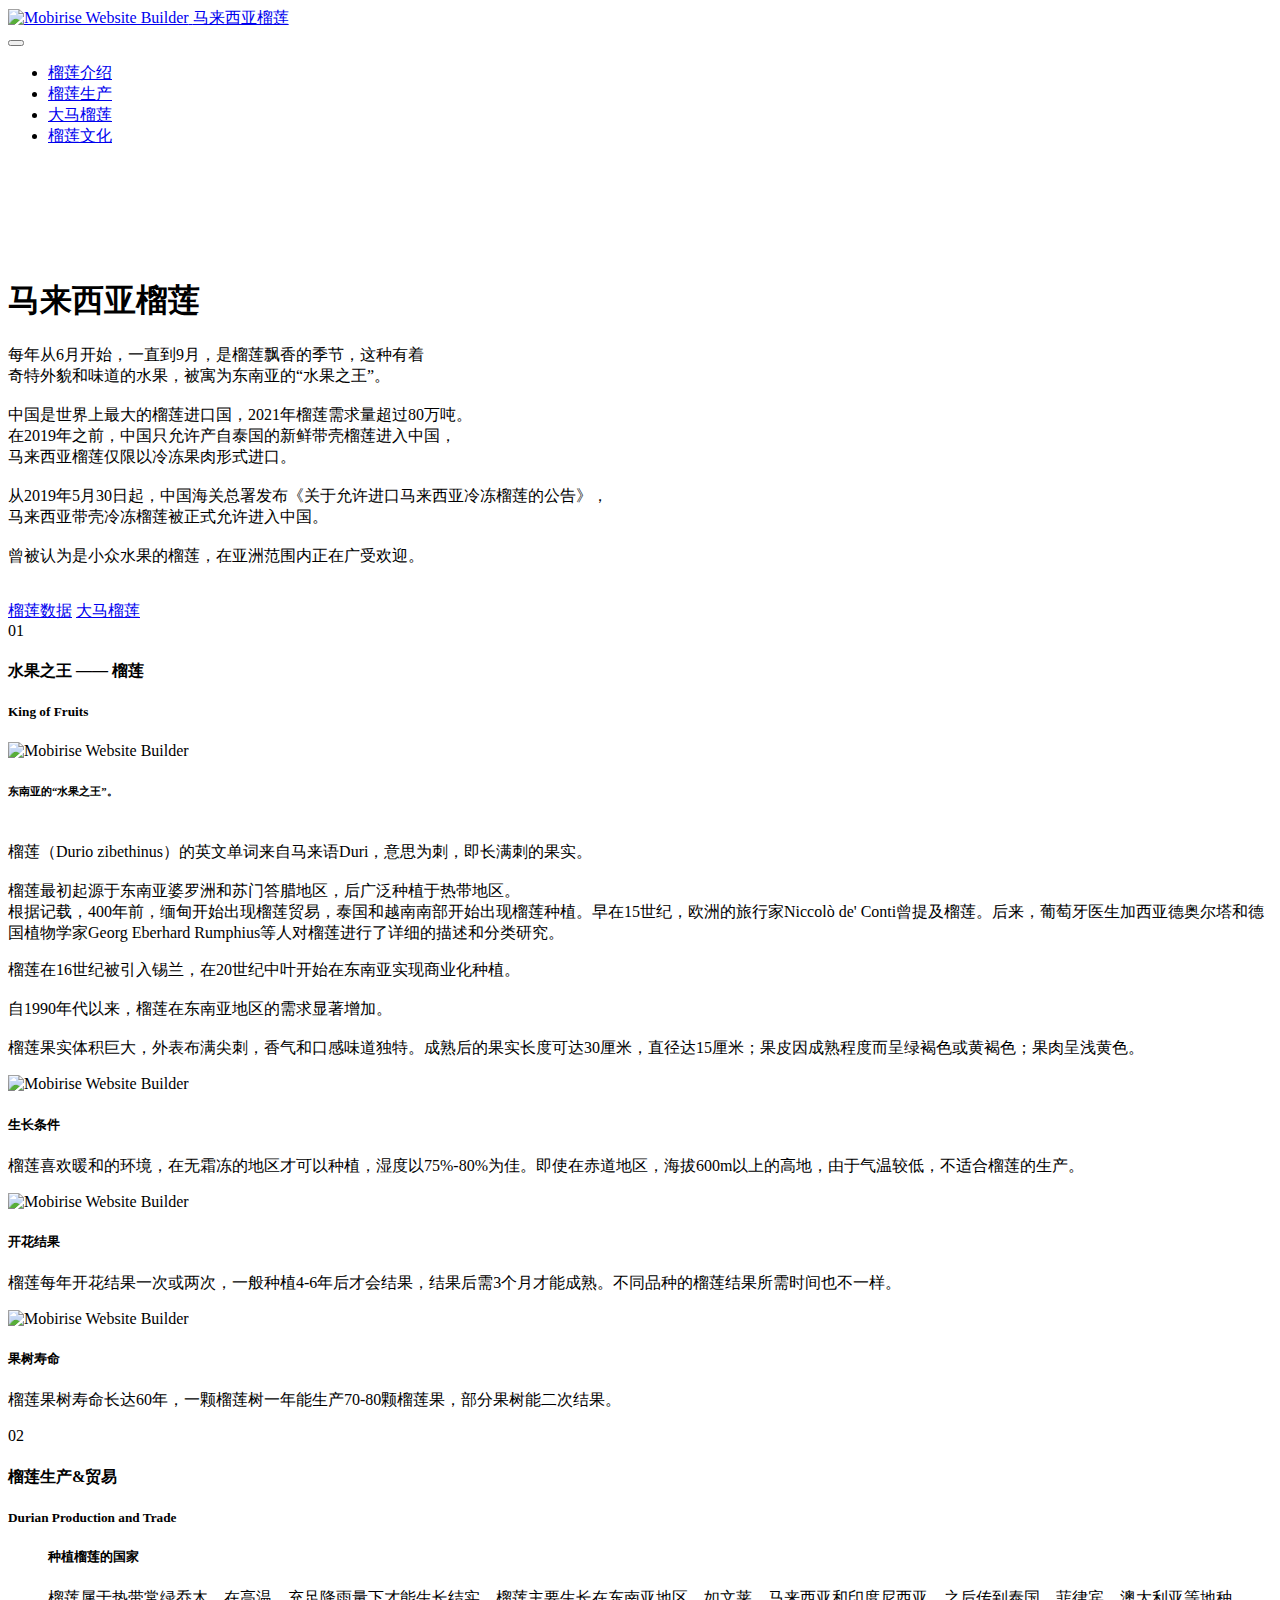
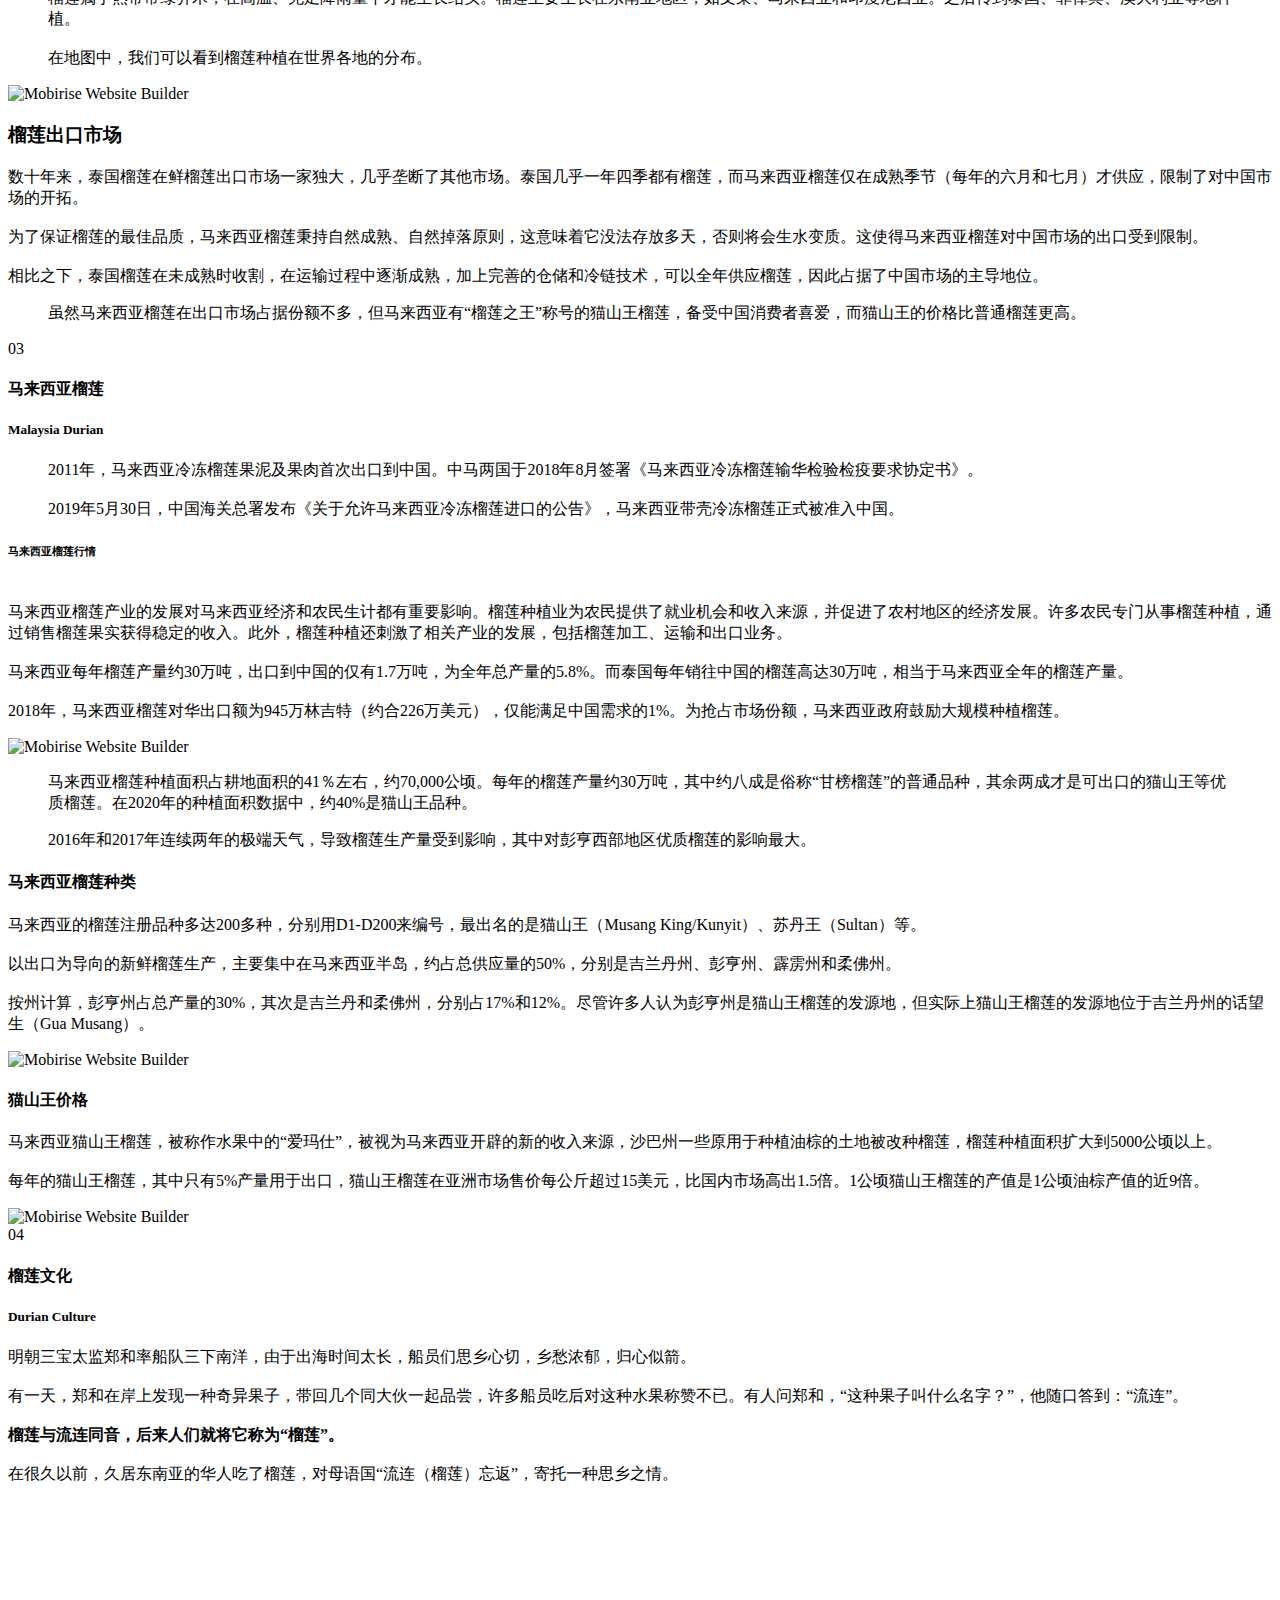
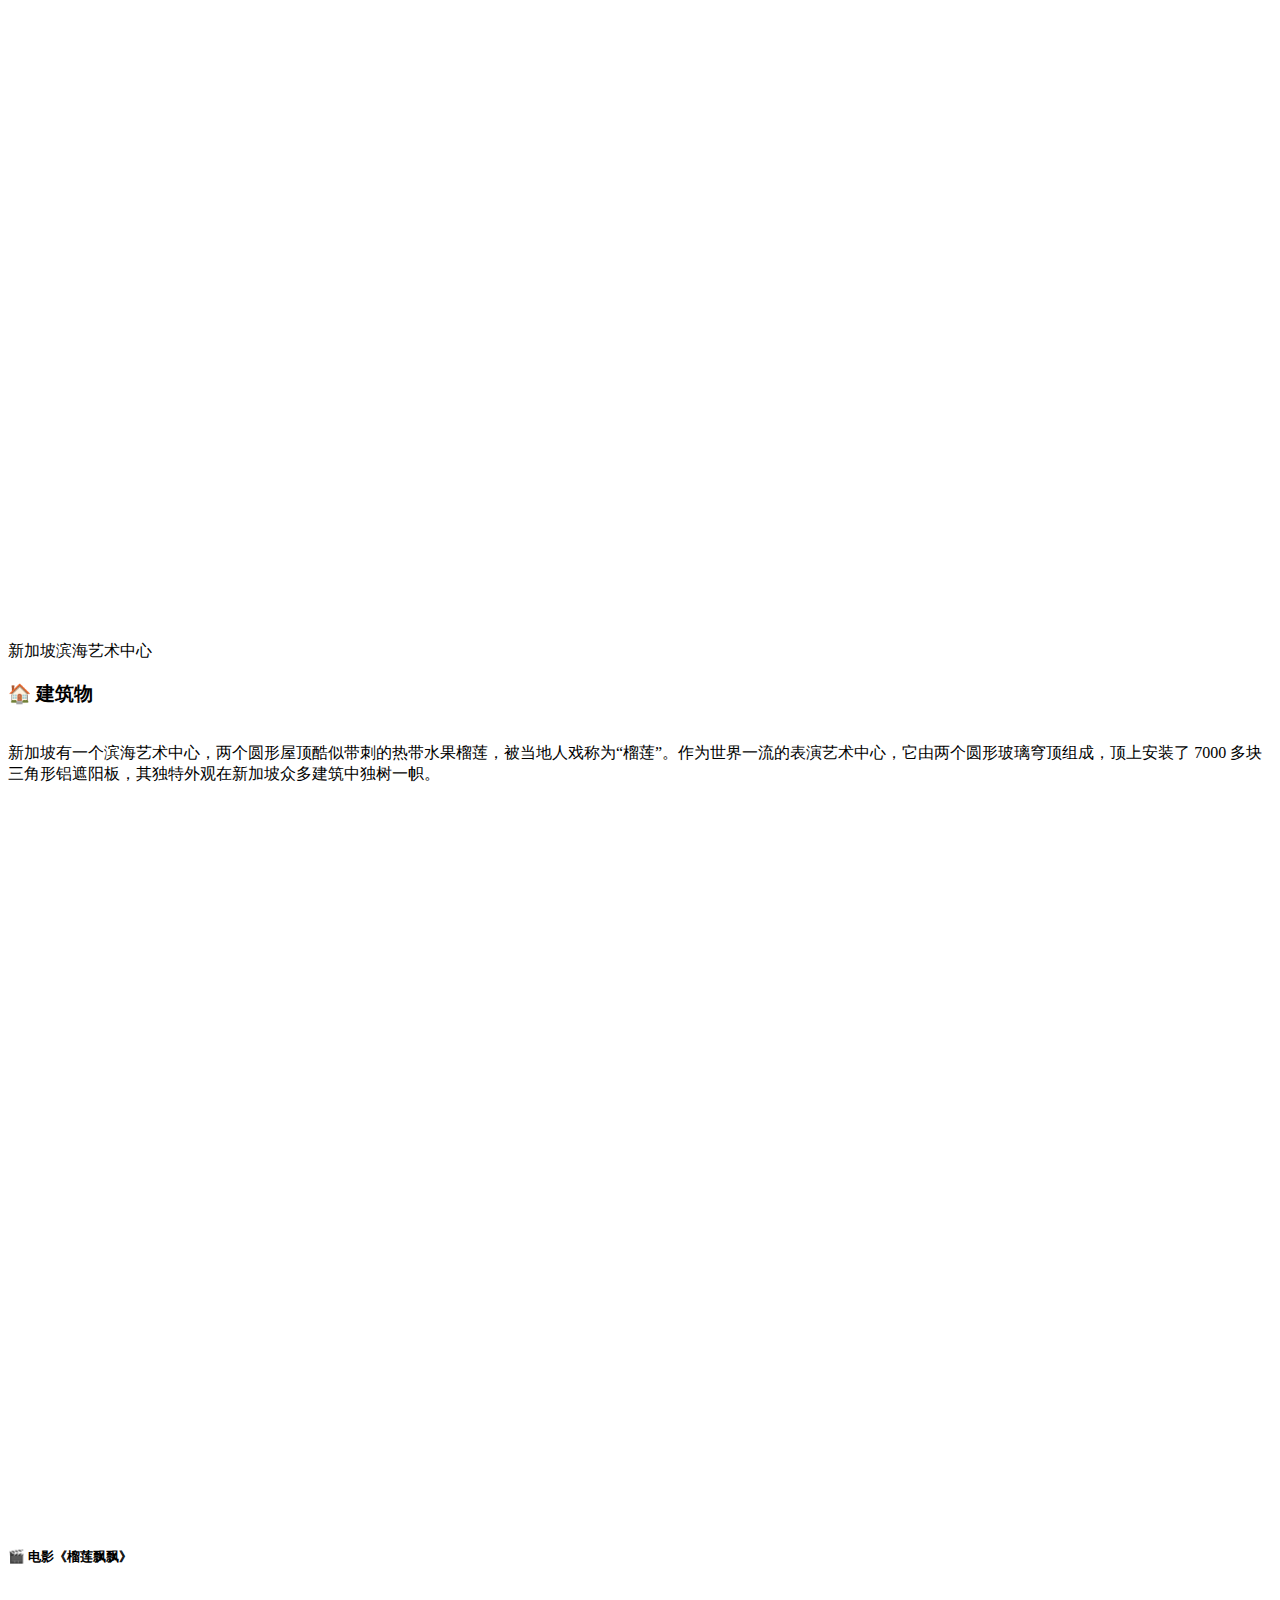
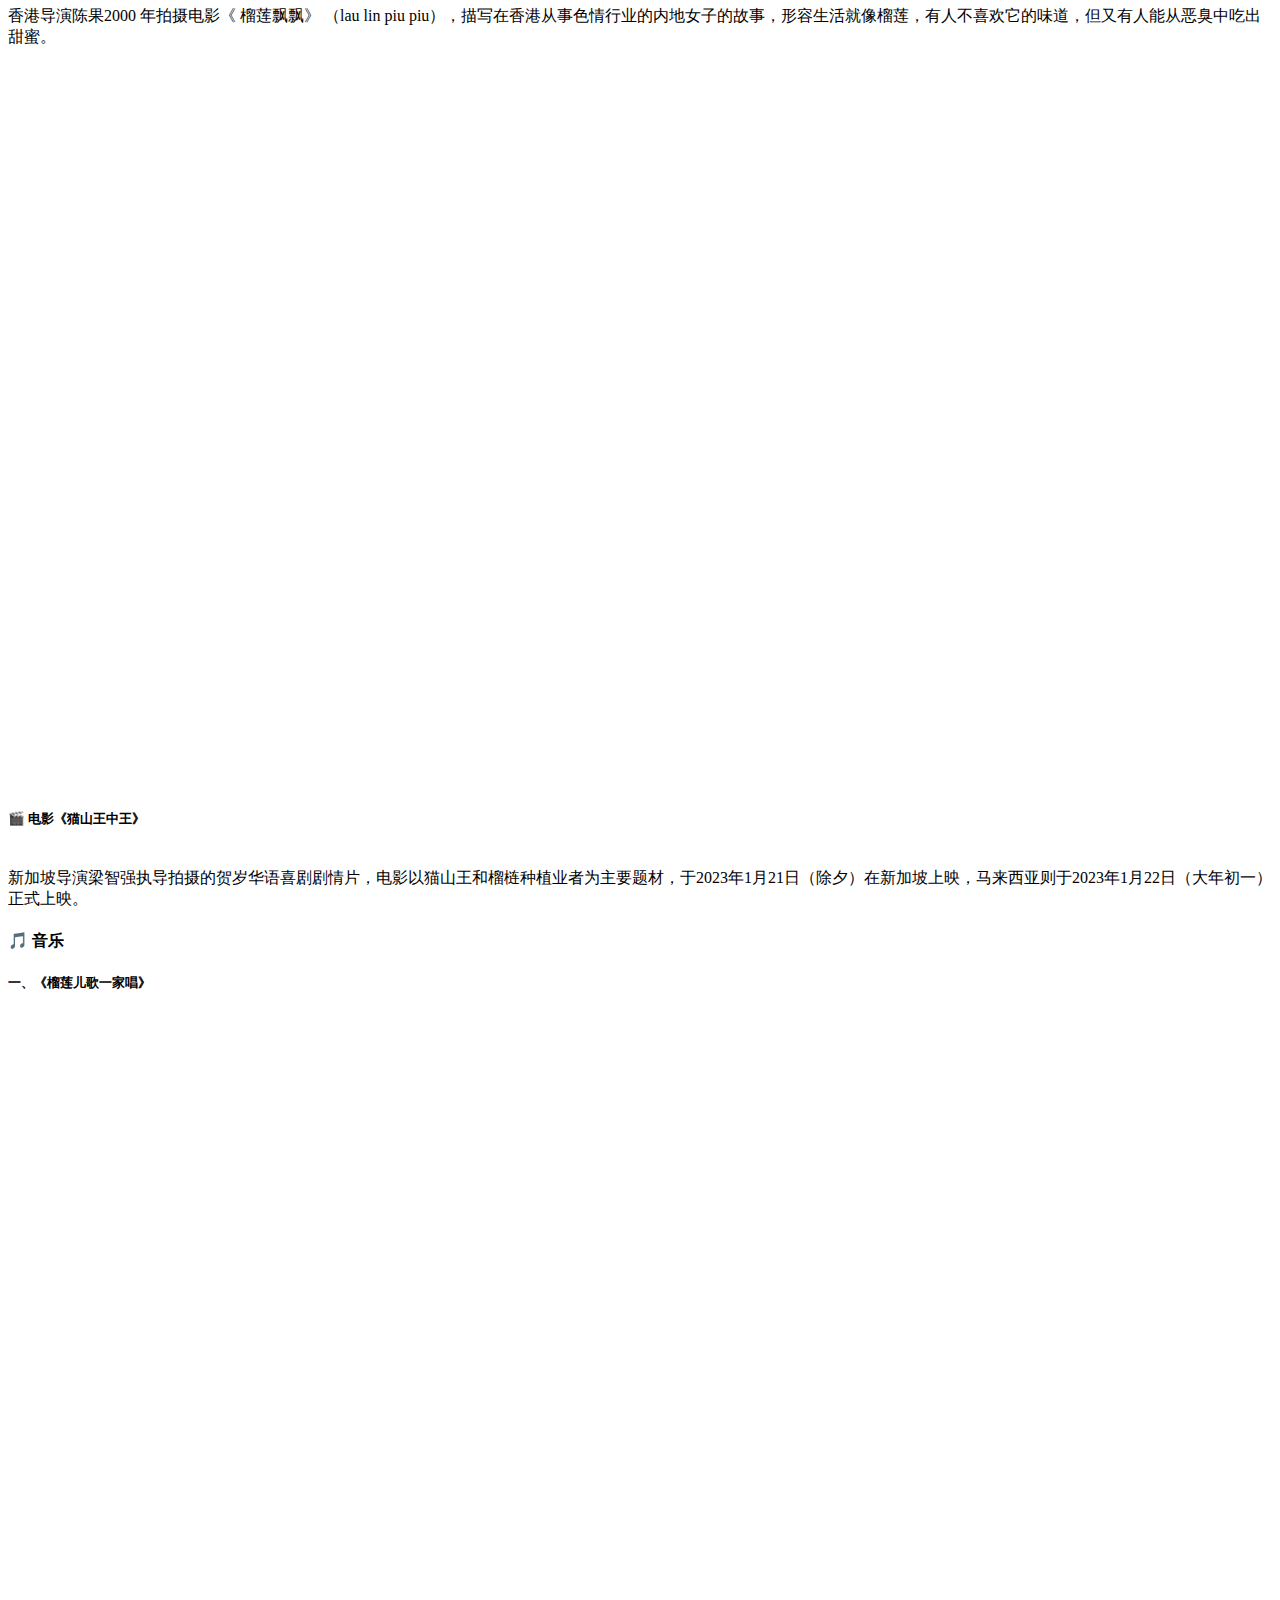
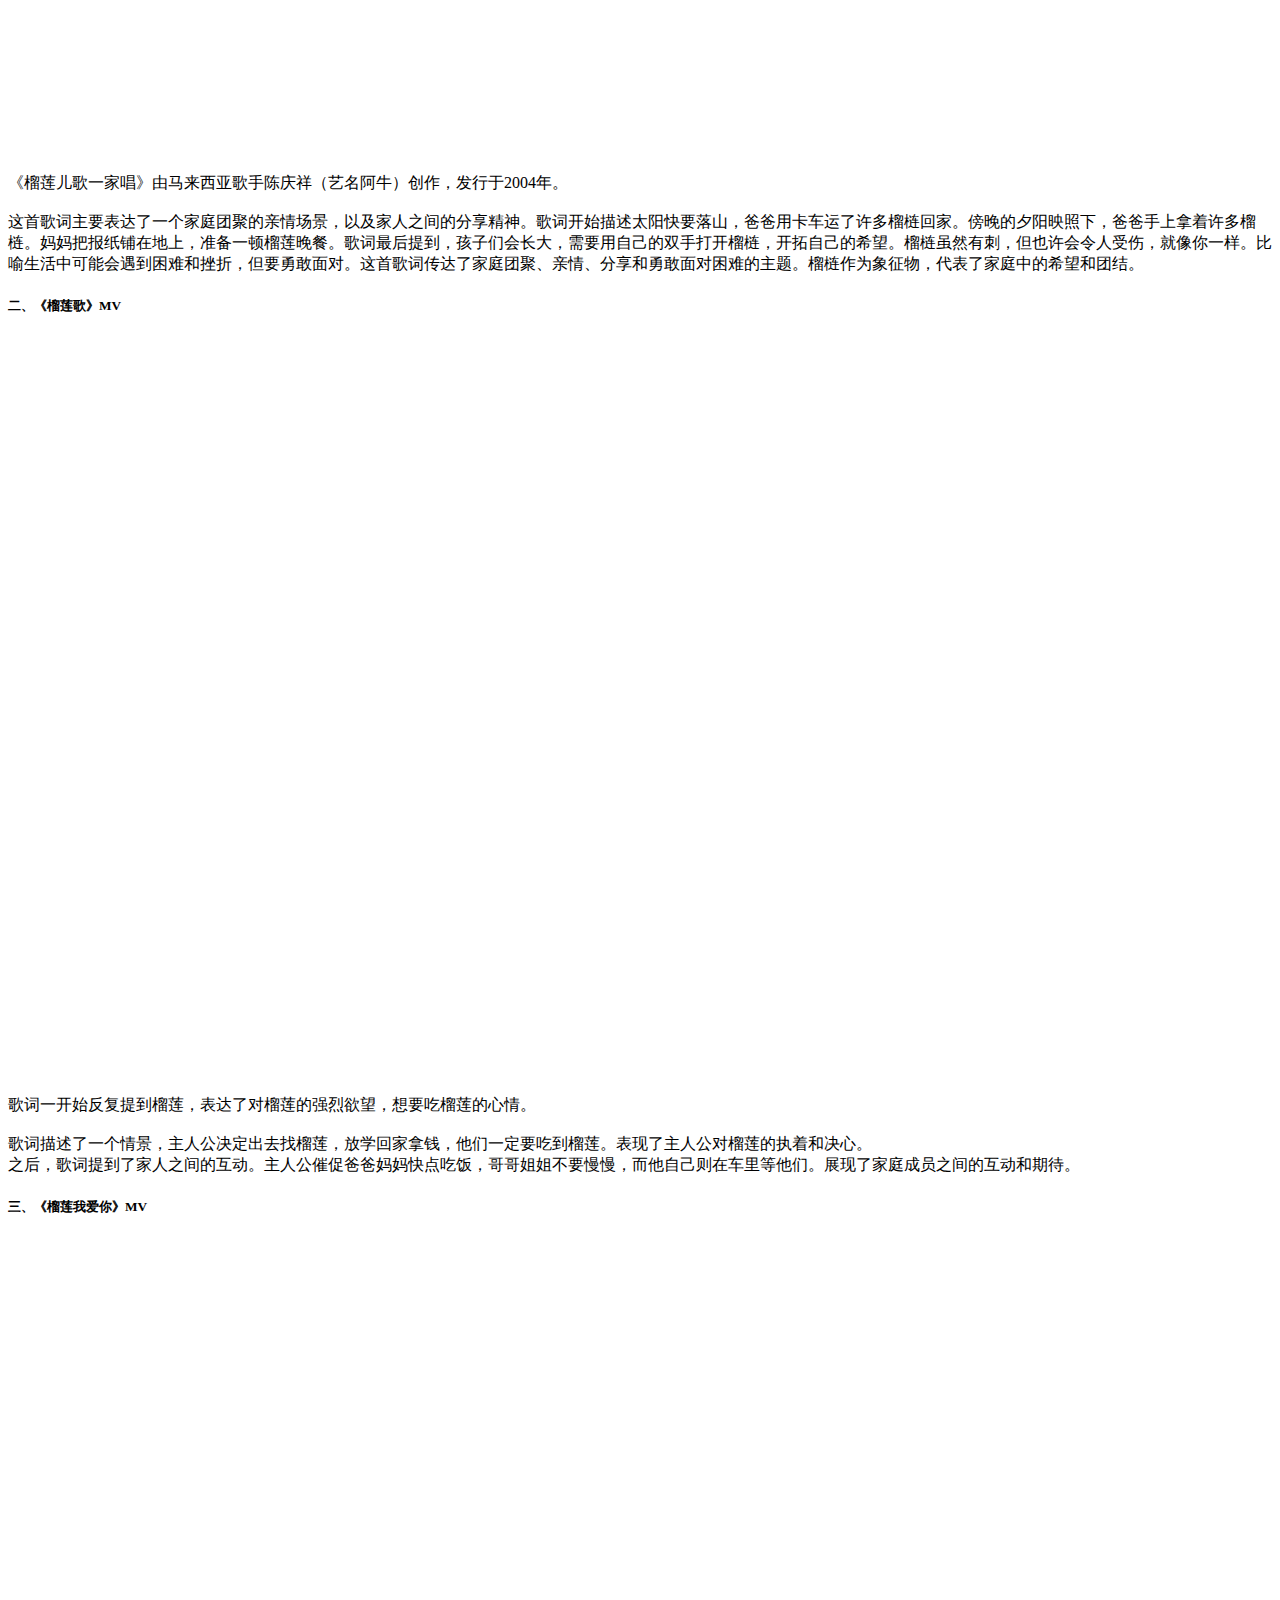
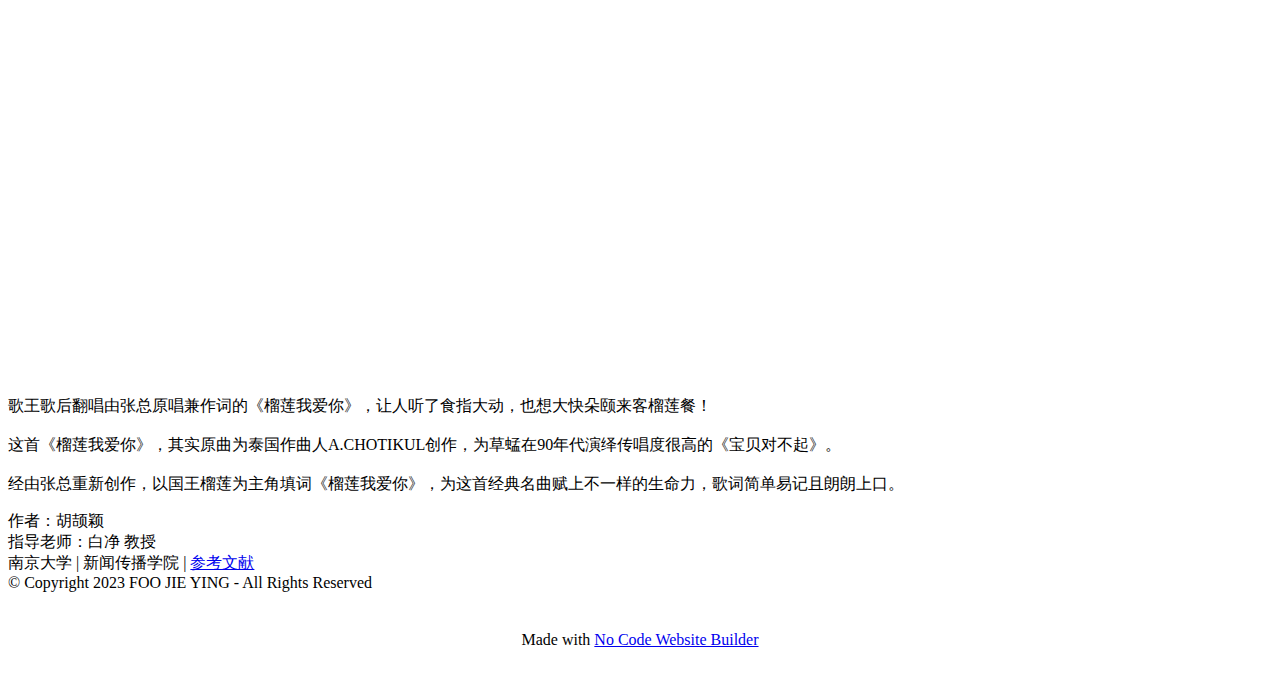
==== commit 7059d666: "Add files via upload" ====
--- a/index.html
+++ b/index.html
@@ -6,11 +6,11 @@
   <meta http-equiv="X-UA-Compatible" content="IE=edge">
   <meta name="generator" content="Mobirise v5.8.9, mobirise.com">
   <meta name="viewport" content="width=device-width, initial-scale=1, minimum-scale=1">
-  <link rel="shortcut icon" href="assets/images/d101-1.png" type="image/x-icon">
+  <link rel="shortcut icon" href="assets/images/d101-3.png" type="image/x-icon">
   <meta name="description" content="">
   
   
-  <title>Home</title>
+  <title>马来西亚榴莲</title>
   <link rel="stylesheet" href="assets/web/assets/mobirise-icons2/mobirise2.css">
   <link rel="stylesheet" href="assets/bootstrap/css/bootstrap.min.css">
   <link rel="stylesheet" href="assets/bootstrap/css/bootstrap-grid.min.css">
@@ -34,7 +34,7 @@
             <div class="navbar-brand">
                 <span class="navbar-logo">
                     <a href="https://mobiri.se">
-                        <img src="assets/images/d101-1.png" alt="Mobirise Website Builder" style="height: 4.3rem;">
+                        <img src="assets/images/d101-3.png" alt="Mobirise Website Builder" style="height: 4.3rem;">
                     </a>
                 </span>
                 <span class="navbar-caption-wrap"><a class="navbar-caption text-warning display-5" href="https://mobiri.se">马来西亚榴莲</a></span>
@@ -48,10 +48,10 @@
                 </div>
             </button>
             <div class="collapse navbar-collapse" id="navbarSupportedContent">
-                <ul class="navbar-nav nav-dropdown nav-right" data-app-modern-menu="true"><li class="nav-item"><a class="nav-link link text-warning display-7" href="#top">榴莲介绍</a></li>
-                    <li class="nav-item"><a class="nav-link link text-warning display-7" href="index.html#content4-5">榴莲生产</a></li>
-                    <li class="nav-item"><a class="nav-link link text-warning display-7" href="index.html#content4-6">大马榴莲</a>
-                    </li><li class="nav-item"><a class="nav-link link text-warning display-7" href="index.html#features16-9">榴莲忘返</a></li></ul>
+                <ul class="navbar-nav nav-dropdown nav-right" data-app-modern-menu="true"><li class="nav-item"><a class="nav-link link text-warning text-primary display-7" href="index.html#features22-6">榴莲介绍</a></li>
+                    <li class="nav-item"><a class="nav-link link text-warning text-primary display-7" href="index.html#features22-7">榴莲生产</a></li>
+                    <li class="nav-item"><a class="nav-link link text-warning text-primary display-7" href="index.html#features22-e">大马榴莲</a>
+                    </li><li class="nav-item"><a class="nav-link link text-warning text-primary display-7" href="index.html#features22-1x">榴莲文化</a></li></ul>
                 
                 
             </div>
@@ -68,17 +68,18 @@
     <div class="container-fluid">
         <div class="row justify-content-center">
             <div class="col-12 col-lg-10">
-                <h1 class="mbr-section-title mbr-fonts-style mb-3 display-2"><strong><br></strong><br><strong>马来西亚榴莲</strong></h1>
-                
-                <p class="mbr-text mbr-fonts-style display-7"><br>中国作为世界第一大榴莲进口国，2021年榴莲需求量超过80万吨。此前，<br>新鲜带壳榴莲仅泰国获得准入中国，而马来西亚榴莲仅限以冷冻果肉形式进口。<br> <br>2019年5月30日起，中国海关总署发布《关于允许进口马来西亚冷冻榴莲的公告》，<br>马来西亚带壳冷冻榴莲被正式允许进入中国。<br><br>曾被认为是小众水果的榴莲，现随着猫山王品种的需求增加，<br>其受欢迎程度正在亚洲范围内扩大。<br><br></p>
-                <div class="mbr-section-btn mt-3"><a class="btn btn-warning display-7" href="index.html#content4-6">榴莲数据</a> <a class="btn btn-primary-outline display-7" href="index.html#features16-9">大马榴莲</a></div>
-                
-<embed class="mbr-section-btn mt-3">
-  <audio controls>
-	<source src="/assets/images/榴槤歌兒一家唱.mp3" type="audio/mpeg">
-	<source src="/assets/images/榴槤歌兒一家唱.ogg" type="audio/ogg">
-	Your browser does not support the audio tag.
-</audio>
+                <h1 class="mbr-section-title mbr-fonts-style mb-3 display-2"><strong><br></strong><br><strong><br></strong><strong>马来西亚榴莲</strong></h1>
+                
+                <p class="mbr-text mbr-fonts-style display-7">每年从6月开始，一直到9月，是榴莲飘香的季节，这种有着<br>奇特外貌和味道的水果，被寓为东南亚的“水果之王”。
+<br>
+<br>中国是世界上最大的榴莲进口国，2021年榴莲需求量超过80万吨。<br>在2019年之前，中国只允许产自泰国的新鲜带壳榴莲进入中国，<br>马来西亚榴莲仅限以冷冻果肉形式进口。
+<br>
+<br>从2019年5月30日起，中国海关总署发布《关于允许进口马来西亚冷冻榴莲的公告》，<br>马来西亚带壳冷冻榴莲被正式允许进入中国。
+<br>
+<br>曾被认为是小众水果的榴莲，在亚洲范围内正在广受欢迎。<br><br></p>
+                <div class="mbr-section-btn mt-3"><a class="btn btn-warning display-7" href="index.html#features22-7">榴莲数据</a> <a class="btn btn-primary-outline display-7" href="index.html#features22-e">大马榴莲</a></div>
+                
+
 
 
             </div>
@@ -101,9 +102,8 @@
                         <span class="step-number mbr-fonts-style display-2">01</span>
                     </div>
                     <div class="text-box">
-                        <h4 class="icon-title card-title mbr-black mbr-fonts-style display-2">
-                            <strong>榴莲介绍</strong></h4>
-                        <h5 class="icon-text mbr-black mbr-fonts-style display-7">Durian Introduction</h5>
+                        <h4 class="icon-title card-title mbr-black mbr-fonts-style display-2"><strong>水果之王 —— 榴莲</strong></h4>
+                        <h5 class="icon-text mbr-black mbr-fonts-style display-7">King of Fruits</h5>
                         
                     </div>
                 </div>
@@ -139,7 +139,9 @@
                             <div class="row">
                                 <div class="col-md">
                                     <h6 class="card-title mbr-fonts-style display-4"><strong>东南亚的“水果之王”。</strong></h6>
-                                    <p class="mbr-text mbr-fonts-style display-7"><br>榴莲（学名：Durio zibethinus）起源于马来群岛，又名韶子、麝香猫果，是一种热带水果。榴莲一词源于该水果独特的刺覆盖，并来自马来语单词Duri，意思为刺。<br> <br>以其刺副高、巨大的体积、独特的口感和独特的香气而闻名。成熟后的果实长度可达30厘米，直径达15厘米；果皮因成熟程度而呈绿褐色到黄褐色；果肉呈浅黄色，因味道甜美而被广泛食用。<br></p>
+                                    <p class="mbr-text mbr-fonts-style display-7"><br>榴莲（Durio zibethinus）的英文单词来自马来语Duri，意思为刺，即长满刺的果实。<br>
+<br>榴莲最初起源于东南亚婆罗洲和苏门答腊地区，后广泛种植于热带地区。
+<br>根据记载，400年前，缅甸开始出现榴莲贸易，泰国和越南南部开始出现榴莲种植。早在15世纪，欧洲的旅行家Niccolò de' Conti曾提及榴莲。后来，葡萄牙医生加西亚德奥尔塔和德国植物学家Georg Eberhard Rumphius等人对榴莲进行了详细的描述和分类研究。<br></p>
                                 </div>
                                 
                                 <div></div>
@@ -151,6 +153,19 @@
         </div>
         
         
+    </div>
+</section>
+
+<section data-bs-version="5.1" class="content5 cid-tGsoJrpQW6" id="content5-1r">
+    
+    <div class="container">
+        <div class="row justify-content-center">
+            <div class="col-md-12 col-lg-10">
+                
+                
+                <p class="mbr-text mbr-fonts-style display-7">榴莲在16世纪被引入锡兰，在20世纪中叶开始在东南亚实现商业化种植。<br><br>自1990年代以来，榴莲在东南亚地区的需求显著增加。<br><br>榴莲果实体积巨大，外表布满尖刺，香气和口感味道独特。成熟后的果实长度可达30厘米，直径达15厘米；果皮因成熟程度而呈绿褐色或黄褐色；果肉呈浅黄色。<br></p>
+            </div>
+        </div>
     </div>
 </section>
 
@@ -168,7 +183,7 @@
                     <div class="item-content">
                         <h5 class="item-title mbr-fonts-style display-5"><strong>生长条件</strong></h5>
                         
-                        <p class="mbr-text mbr-fonts-style mt-3 display-7">在无霜冻的地区才可以种植，湿度以75%-80%为佳。即使在赤道地区，海拔600m以上的高地，由于气温下降，也不能种植榴莲或无法结果。<br></p>
+                        <p class="mbr-text mbr-fonts-style mt-3 display-7">榴莲喜欢暖和的环境，在无霜冻的地区才可以种植，湿度以75%-80%为佳。即使在赤道地区，海拔600m以上的高地，由于气温较低，不适合榴莲的生产。<br></p>
                     </div>
                     
                 </div>
@@ -181,7 +196,7 @@
                     <div class="item-content">
                         <h5 class="item-title mbr-fonts-style display-5"><strong>开花结果</strong></h5>
                         
-                        <p class="mbr-text mbr-fonts-style mt-3 display-7">榴莲每年开花结果一次或两次，一般需4-6年时间结果，结果后需3个月才能成熟。不同品种的榴莲结果所需时间也不一样。 <br>
+                        <p class="mbr-text mbr-fonts-style mt-3 display-7">榴莲每年开花结果一次或两次，一般种植4-6年后才会结果，结果后需3个月才能成熟。不同品种的榴莲结果所需时间也不一样。 <br>
                         </p>
                     </div>
                     
@@ -195,7 +210,7 @@
                     <div class="item-content">
                         <h5 class="item-title mbr-fonts-style display-5"><strong>果树寿命</strong></h5>
                         
-                        <p class="mbr-text mbr-fonts-style mt-3 display-7">榴莲果树可生长达60年，一颗榴莲树一年能产至70-80颗榴莲果，有部分的果树能二次结果。<br></p>
+                        <p class="mbr-text mbr-fonts-style mt-3 display-7">榴莲果树寿命长达60年，一颗榴莲树一年能生产70-80颗榴莲果，部分果树能二次结果。<br></p>
                     </div>
                     
                 </div>
@@ -221,7 +236,7 @@
                     </div>
                     <div class="text-box">
                         <h4 class="icon-title card-title mbr-black mbr-fonts-style display-2">
-                            <strong>榴莲的生产&amp;贸易</strong></h4>
+                            <strong>榴莲生产&amp;贸易</strong></h4>
                         <h5 class="icon-text mbr-black mbr-fonts-style display-7">Durian Production and Trade</h5>
                         
                     </div>
@@ -245,7 +260,9 @@
             <div class="col-12 col-md-9">
                 <blockquote>
                 <h5 class="mbr-section-title mbr-fonts-style mb-2 display-4"><strong>种植榴莲的国家</strong></h5>
-                <p class="mbr-text mbr-fonts-style display-7">榴莲属于热带常绿乔木，它在高温的气候、充足的降雨量下才能生长结实。因此，榴莲主要生长在东南亚地区，如文莱、马来西亚和印度尼西亚。之后传入到其他国家，如泰国、菲律宾、澳大利亚种植。<br><br>在地图中，我们可以看到榴莲在世界各地的分布。</p></blockquote>
+                <p class="mbr-text mbr-fonts-style display-7">榴莲属于热带常绿乔木，在高温、充足降雨量下才能生长结实。榴莲主要生长在东南亚地区，如文莱、马来西亚和印度尼西亚。之后传到泰国、菲律宾、澳大利亚等地种植。
+<br>
+<br>在地图中，我们可以看到榴莲种植在世界各地的分布。</p></blockquote>
             </div>
         </div>
     </div>
@@ -261,15 +278,15 @@
         <div class="row justify-content-center">
             <div class="col-12 col-lg-9">
                 <div class="image-wrapper">
-                    <img src="assets/images/-797x512.png" alt="Mobirise Website Builder">
-                    
-                </div>
-            </div>
-        </div>
-    </div>
-</section>
-
-<section data-bs-version="5.1" class="image1 cid-tGdo35D1pH" id="image1-1h">
+                    <img src="assets/images/-1916x1232.png" alt="Mobirise Website Builder">
+                    
+                </div>
+            </div>
+        </div>
+    </div>
+</section>
+
+<section data-bs-version="5.1" class="image1 cid-tHrEM8CnbT" id="image1-27">
     
 
     
@@ -279,33 +296,16 @@
         <div class="row align-items-center">
             <div class="col-12 col-lg-6">
                 <div class="image-wrapper">
-                    <img src="assets/images/-1000x800.png" alt="Mobirise Website Builder">
+                    <div class="flourish-embed flourish-chart" data-src="visualisation/14006487"><script src="https://public.flourish.studio/resources/embed.js"></script></div>
                     
                 </div>
             </div>
             <div class="col-12 col-lg">
                 <div class="text-wrapper">
                     <h3 class="mbr-section-title mbr-fonts-style mb-3 display-4">
-                        <strong>榴莲市场</strong></h3>
-                    <p class="mbr-text mbr-fonts-style display-7">数十年来，泰国榴莲在鲜榴莲出口市场一家独大，几乎垄断了其他市场。泰国几乎一年四季都有榴莲，而马来西亚榴莲仅在成熟季节（每年的六月和七月）才供应，限制了对中国市场的开拓。<br><br>为了不伤害果树本身同时保证榴莲的最佳品质，马来西亚秉持着自然成熟、自然掉落原则，这意味着它没法存放多天，否则将会生水变质。这使得马国榴莲对中国市场的出口受到限制。<br><br>相比之下，泰国榴莲在未成熟时收割，然后在运输过程中逐渐成熟，加上全年供应榴莲，因此占据了中国市场的主导地位。</p>
-                </div>
-            </div>
-        </div>
-    </div>
-</section>
-
-<section data-bs-version="5.1" class="image3 cid-tGdoRvFwUZ" id="image3-1j">
-    
-
-    
-    
-
-    <div class="container">
-        <div class="row justify-content-center">
-            <div class="col-12 col-lg-8">
-                <div class="image-wrapper">
-                    <img src="assets/images/price-1000x800.png" alt="Mobirise Website Builder">
-                    
+                        <strong>榴莲出口市场</strong></h3>
+                    <p class="mbr-text mbr-fonts-style display-7">数十年来，泰国榴莲在鲜榴莲出口市场一家独大，几乎垄断了其他市场。泰国几乎一年四季都有榴莲，而马来西亚榴莲仅在成熟季节（每年的六月和七月）才供应，限制了对中国市场的开拓。<br><br>为了保证榴莲的最佳品质，马来西亚榴莲秉持自然成熟、自然掉落原则，这意味着它没法存放多天，否则将会生水变质。这使得马来西亚榴莲对中国市场的出口受到限制。<br>
+<br>相比之下，泰国榴莲在未成熟时收割，在运输过程中逐渐成熟，加上完善的仓储和冷链技术，可以全年供应榴莲，因此占据了中国市场的主导地位。<br></p>
                 </div>
             </div>
         </div>
@@ -314,12 +314,13 @@
 
 <section data-bs-version="5.1" class="content7 cid-tFP4qQCiLT" id="content7-17">
     
+  <div class="flourish-embed flourish-hierarchy" data-src="visualisation/14006393"><script src="https://public.flourish.studio/resources/embed.js"></script></div>
     <div class="container">
         <div class="row justify-content-center">
             <div class="col-12 col-md-10">
                 <blockquote>
                 
-                <p class="mbr-text mbr-fonts-style display-7">虽然马来西亚榴莲占据的份额不多，但马来西亚有“榴莲之王”称号的猫山王榴莲，一直备受中国消费者喜爱，价格比普通榴莲更高。</p></blockquote>
+                <p class="mbr-text mbr-fonts-style display-7">虽然马来西亚榴莲在出口市场占据份额不多，但马来西亚有“榴莲之王”称号的猫山王榴莲，备受中国消费者喜爱，而猫山王的价格比普通榴莲更高。</p></blockquote>
             </div>
         
     </div>
@@ -364,7 +365,9 @@
             <div class="col-12 col-md-10">
                 <blockquote>
                 
-                <p class="mbr-text mbr-fonts-style display-7">马来西亚榴莲出口中国的谈判始于2007年，带动了马来西亚商业榴莲种植园的开发和榴莲生产。2011年，马来西亚冷冻榴莲果泥及果肉首次出口到中国。中马两国于2018年8月签署《马来西亚冷冻榴莲输华检验检疫要求协定书》。<br><br>次年5月30日，中国海关总署发布《关于允许马来西亚冷冻榴莲进口的公告》，马来西亚带壳冷冻榴莲正式被准入中国。<br></p></blockquote>
+                <p class="mbr-text mbr-fonts-style display-7">2011年，马来西亚冷冻榴莲果泥及果肉首次出口到中国。中马两国于2018年8月签署《马来西亚冷冻榴莲输华检验检疫要求协定书》。
+<br>
+<br>2019年5月30日，中国海关总署发布《关于允许马来西亚冷冻榴莲进口的公告》，马来西亚带壳冷冻榴莲正式被准入中国。<br></p></blockquote>
             </div>
         </div>
     </div>
@@ -382,7 +385,9 @@
                 <div class="col-12 col-lg">
                     <div class="text-wrapper">
                         <h6 class="card-title mbr-fonts-style display-4"><strong>马来西亚榴莲行情</strong><strong><br></strong></h6>
-                        <p class="mbr-text mbr-fonts-style mb-4 display-7"><br>榴莲市场处于独特的位置，不仅需求量高，而且供应不足。马来西亚每年榴莲产量约30万吨，出口到中国的仅有1.7万吨，为全年总产量的5.8%。而泰国每年销往中国的榴莲高达30万吨，相当于马来西亚全年的榴莲产量。2018年，马来西亚榴莲对华出口额为945万林吉特（约合226万美元），仅能满足中国需求的1%。为抢占市场份额，马来西亚政府鼓励大规模种植榴莲。<br></p>
+                        <p class="mbr-text mbr-fonts-style mb-4 display-7"><br>马来西亚榴莲产业的发展对马来西亚经济和农民生计都有重要影响。榴莲种植业为农民提供了就业机会和收入来源，并促进了农村地区的经济发展。许多农民专门从事榴莲种植，通过销售榴莲果实获得稳定的收入。此外，榴莲种植还刺激了相关产业的发展，包括榴莲加工、运输和出口业务。
+<br>
+<br>马来西亚每年榴莲产量约30万吨，出口到中国的仅有1.7万吨，为全年总产量的5.8%。而泰国每年销往中国的榴莲高达30万吨，相当于马来西亚全年的榴莲产量。<br><br>2018年，马来西亚榴莲对华出口额为945万林吉特（约合226万美元），仅能满足中国需求的1%。为抢占市场份额，马来西亚政府鼓励大规模种植榴莲。<br></p>
                         
                     </div>
                 </div>
@@ -396,53 +401,19 @@
     </div>
 </div></section>
 
-<section data-bs-version="5.1" class="image3 cid-tGdehPJDSK" id="image3-1f">
-    
-
-    
-    
-
-    <div class="container">
-        <div class="row justify-content-center">
-            <div class="col-12 col-lg-9">
-                <div class="image-wrapper">
-                    <img src="assets/images/152x-1476x1066.png" alt="Mobirise Website Builder">
-                    
-                </div>
-            </div>
-        </div>
-    </div>
-</section>
-
 <section data-bs-version="5.1" class="content7 cid-tFNGir6qHE" id="content7-13">
     
     <div class="container">
         <div class="row justify-content-center">
             <div class="col-12 col-md-9">
                 <blockquote>
-                
-                <p class="mbr-text mbr-fonts-style display-7">榴莲是马来西亚最受欢迎的作物之一，占耕地面积的41％左右，约70,000公顷。其中，在2020年的种植面积数据中，约40%是猫山王品种。</p></blockquote>
+                    <div class="flourish-embed flourish-chart" data-src="visualisation/13952387"><script src="https://public.flourish.studio/resources/embed.js"></script></div>
+                    
+                
+                <p class="mbr-text mbr-fonts-style display-7">马来西亚榴莲种植面积占耕地面积的41％左右，约70,000公顷。每年的榴莲产量约30万吨，其中约八成是俗称“甘榜榴莲”的普通品种，其余两成才是可出口的猫山王等优质榴莲。在2020年的种植面积数据中，约40%是猫山王品种。</p></blockquote>
         
     </div>
 </div></div></section>
-
-<section data-bs-version="5.1" class="image3 cid-tGdeiEdaip" id="image3-1g">
-    
-
-    
-    
-
-    <div class="container">
-        <div class="row justify-content-center">
-            <div class="col-12 col-lg-9">
-                <div class="image-wrapper">
-                    <img src="assets/images/2x-1592x1150.png" alt="Mobirise Website Builder">
-                    
-                </div>
-            </div>
-        </div>
-    </div>
-</section>
 
 <section data-bs-version="5.1" class="content7 cid-tG6Q5gaRPq" id="content7-18">
     
@@ -450,8 +421,10 @@
         <div class="row justify-content-center">
             <div class="col-12 col-md-9">
                 <blockquote>
-                
-                <p class="mbr-text mbr-fonts-style display-7">2016年全年的厄尔尼诺现象（干旱和高温）后来又在2017年转变成拉尼娜现象（多雨），导致2017年的榴莲生产量受到影响，其中对彭亨西部地区优质榴莲的影响最大。</p></blockquote>
+                    <div class="flourish-embed flourish-chart" data-src="visualisation/13952463"><script src="https://public.flourish.studio/resources/embed.js"></script></div>
+                    
+                
+                <p class="mbr-text mbr-fonts-style display-7">2016年和2017年连续两年的极端天气，导致榴莲生产量受到影响，其中对彭亨西部地区优质榴莲的影响最大。</p></blockquote>
        
     </div>
 </div></div></section>
@@ -465,7 +438,11 @@
                 <h4 class="mbr-section-subtitle mbr-fonts-style mb-4 display-4"><strong>
                     马来西亚榴莲种类
                 </strong></h4>
-                <p class="mbr-text mbr-fonts-style display-7">马来西亚的榴莲注册品种多达200多种，分别用D1-D200来编号，最出名的是猫山王（Musang King/Kunyit）、苏丹王（Sultan）等。<br><br>以出口为导向的新鲜榴莲生产主要集中在马来西亚半岛，约占总供应量的50%，分别是吉兰丹州、彭亨州、霹雳州和柔佛州。<br><br>按州计算，彭亨州占总产量的30%，其次是吉兰丹和柔佛分别占17%和12%。尽管许多人认为彭亨州是猫山王榴莲的发源地，但实际上它位于吉兰丹州的话望生（Gua Musang）。<br></p>
+                <p class="mbr-text mbr-fonts-style display-7">马来西亚的榴莲注册品种多达200多种，分别用D1-D200来编号，最出名的是猫山王（Musang King/Kunyit）、苏丹王（Sultan）等。
+<br>
+<br>以出口为导向的新鲜榴莲生产，主要集中在马来西亚半岛，约占总供应量的50%，分别是吉兰丹州、彭亨州、霹雳州和柔佛州。
+<br>
+<br>按州计算，彭亨州占总产量的30%，其次是吉兰丹和柔佛州，分别占17%和12%。尽管许多人认为彭亨州是猫山王榴莲的发源地，但实际上猫山王榴莲的发源地位于吉兰丹州的话望生（Gua Musang）。<br></p>
             </div>
         </div>
     </div>
@@ -498,9 +475,9 @@
                 <h4 class="mbr-section-subtitle mbr-fonts-style mb-4 display-4"><strong>
                     猫山王价格
                 </strong></h4>
-                <p class="mbr-text mbr-fonts-style display-7">马来西亚猫山王榴莲，以其国宝级水果与水果中的“爱玛仕”的地位而闻名于世，被视为黄金商品及马来西亚新的收入来源，沙巴州一些原用于种植油棕的土地将改种榴莲，其计划将榴莲种植面积扩大到5000公顷以上。
-<br>
-<br>每年的猫山王榴莲产量仅出口5%，但猫山王榴莲在亚洲市场上以每公斤超过15美元的价格销售，比国内市场高出1.5倍。其经济价值相当于1公顷猫山王榴莲的产值是1公顷油棕产值的近9倍。<br></p>
+                <p class="mbr-text mbr-fonts-style display-7">马来西亚猫山王榴莲，被称作水果中的“爱玛仕”，被视为马来西亚开辟的新的收入来源，沙巴州一些原用于种植油棕的土地被改种榴莲，榴莲种植面积扩大到5000公顷以上。
+<br>
+<br>每年的猫山王榴莲，其中只有5%产量用于出口，猫山王榴莲在亚洲市场售价每公斤超过15美元，比国内市场高出1.5倍。1公顷猫山王榴莲的产值是1公顷油棕产值的近9倍。<br></p>
             </div>
         </div>
     </div>
@@ -524,6 +501,182 @@
         
   
 
+    </div>
+</section>
+
+<section data-bs-version="5.1" class="features21 cid-tHr2lSuX6X" id="features22-1x">
+
+    
+
+    
+    <div class="mbr-overlay" style="opacity: 0.4; background-color: rgb(53, 53, 53);">
+    </div>
+    <div class="container">
+        <div class="row justify-content-center">
+            <div class="col-12 col-md-8">
+                <div class="item mbr-flex">
+                    <div class="icon-box w-100">
+                        <span class="step-number mbr-fonts-style display-2">04</span>
+                    </div>
+                    <div class="text-box">
+                        <h4 class="icon-title card-title mbr-black mbr-fonts-style display-2"><strong>榴莲文化</strong></h4>
+                        <h5 class="icon-text mbr-black mbr-fonts-style display-7">Durian Culture</h5>
+                        
+                    </div>
+                </div>
+                
+                
+                
+                
+                
+                
+                
+            </div>
+        </div>
+    </div>
+</section>
+
+<section data-bs-version="5.1" class="content5 cid-tHr4sa4x5M" id="content5-1z">
+    
+    <div class="container">
+        <div class="row justify-content-center">
+            <div class="col-md-12 col-lg-10">
+                
+                
+                <p class="mbr-text mbr-fonts-style display-7">明朝三宝太监郑和率船队三下南洋，由于出海时间太长，船员们思乡心切，乡愁浓郁，归心似箭。<br><br>有一天，郑和在岸上发现一种奇异果子，带回几个同大伙一起品尝，许多船员吃后对这种水果称赞不已。有人问郑和，“这种果子叫什么名字？”，他随口答到：“流连”。<br><br><strong>榴莲与流连同音，后来人们就将它称为“榴莲”。<br></strong><br>在很久以前，久居东南亚的华人吃了榴莲，对母语国“流连（榴莲）忘返”，寄托一种思乡之情。<br></p>
+            </div>
+        </div>
+    </div>
+</section>
+
+<section data-bs-version="5.1" class="video5 cid-tHr7jtoMP7" id="video5-21">
+    
+
+    
+    
+    <div class="container">
+        <div class="title-wrapper mb-5">
+            
+        </div>
+        <div class="row align-items-center">
+            <div class="col-12 col-lg-6 video-block">
+                <div class="video-wrapper"><iframe class="mbr-embedded-video" src="https://www.youtube.com/embed/q37AlN4ao_g?rel=0&amp;amp;mute=1&amp;showinfo=0&amp;autoplay=1&amp;loop=0" width="1280" height="720" frameborder="0" allowfullscreen></iframe></div>
+                <p class="mbr-description pt-2 mbr-fonts-style display-7">新加坡滨海艺术中心</p>
+            </div>
+            <div class="col-12 col-lg">
+                <div class="text-wrapper">
+                    <h3 class="mbr-section-subtitle mbr-fonts-style mb-3 display-4"><strong>🏠 建筑物</strong></h3>
+                    <p class="mbr-text mbr-fonts-style display-7">
+                        <br>新加坡有一个滨海艺术中心，两个圆形屋顶酷似带刺的热带水果榴莲，被当地人戏称为“榴莲”。作为世界一流的表演艺术中心，它由两个圆形玻璃穹顶组成，顶上安装了 7000 多块三角形铝遮阳板，其独特外观在新加坡众多建筑中独树一帜。</p>
+                </div>
+            </div>
+        </div>
+    </div>
+</section>
+
+<section data-bs-version="5.1" class="video4 cid-tHr8wUgi8g" id="video4-22">
+    
+    
+    
+    <div class="container">
+        <div class="title-wrapper mb-5">
+            
+        </div>
+        <div class="row align-items-center">
+            <div class="col-12 col-lg-6 video-block">
+                <div class="video-wrapper"><iframe class="mbr-embedded-video" src="https://www.youtube.com/embed/fC8pFy-MVDM?rel=0&amp;amp;mute=1&amp;showinfo=0&amp;autoplay=1&amp;loop=0" width="1280" height="720" frameborder="0" allowfullscreen></iframe></div>
+                
+            </div>
+            <div class="col-12 col-lg">
+                <div class="text-wrapper">
+                    <h5 class="mbr-section-subtitle mbr-fonts-style mb-3 display-4"><strong>🎬 电影《榴莲飘飘》</strong></h5>
+                    <p class="mbr-text mbr-fonts-style display-7">
+                        <br>香港导演陈果2000 年拍摄电影《 榴莲飘飘》 （lau lin piu piu），描写在香港从事色情行业的内地女子的故事，形容生活就像榴莲，有人不喜欢它的味道，但又有人能从恶臭中吃出甜蜜。</p>
+                </div>
+            </div>
+        </div>
+    </div>
+</section>
+
+<section data-bs-version="5.1" class="video4 cid-tHrgrRX1dS" id="video4-26">
+    
+    
+    
+    <div class="container">
+        <div class="title-wrapper mb-5">
+            
+        </div>
+        <div class="row align-items-center">
+            <div class="col-12 col-lg-6 video-block">
+                <div class="video-wrapper"><iframe class="mbr-embedded-video" src="https://www.youtube.com/embed/QSH-L9SQKRQ?rel=0&amp;amp;mute=1&amp;showinfo=0&amp;autoplay=1&amp;loop=0" width="1280" height="720" frameborder="0" allowfullscreen></iframe></div>
+                
+            </div>
+            <div class="col-12 col-lg">
+                <div class="text-wrapper">
+                    <h5 class="mbr-section-subtitle mbr-fonts-style mb-3 display-4"><strong>🎬 电影《猫山王中王》</strong></h5>
+                    <p class="mbr-text mbr-fonts-style display-7"><br>新加坡导演梁智强执导拍摄的贺岁华语喜剧剧情片，电影以猫山王和榴梿种植业者为主要题材，于2023年1月21日（除夕）在新加坡上映，马来西亚则于2023年1月22日（大年初一）正式上映。</p>
+                </div>
+            </div>
+        </div>
+    </div>
+</section>
+
+<section data-bs-version="5.1" class="video2 cid-tHs5IsTOjz" id="video2-28">
+    
+    
+    
+    <div class="container">
+        <div class="mbr-section-head">
+            <h4 class="mbr-section-title mbr-fonts-style mb-0 display-4">
+                <strong>🎵 音乐</strong></h4>
+            <h5 class="mbr-section-subtitle mbr-fonts-style mb-0 mt-2 display-7">一、《榴莲儿歌一家唱》</h5>
+        </div>
+        <div class="row justify-content-center mt-4">
+            <div class="col-12 col-md-7 video-block">
+                <div class="video-wrapper"><iframe class="mbr-embedded-video" src="https://www.youtube.com/embed/6zkX-ZWia9E?rel=0&amp;amp;mute=1&amp;showinfo=0&amp;autoplay=1&amp;loop=0" width="1280" height="720" frameborder="0" allowfullscreen></iframe></div>
+                <p class="mbr-text pt-2 mbr-fonts-style display-7"><br>《榴莲儿歌一家唱》由马来西亚歌手陈庆祥（艺名阿牛）创作，发行于2004年。<br><br>这首歌词主要表达了一个家庭团聚的亲情场景，以及家人之间的分享精神。歌词开始描述太阳快要落山，爸爸用卡车运了许多榴梿回家。傍晚的夕阳映照下，爸爸手上拿着许多榴梿。妈妈把报纸铺在地上，准备一顿榴莲晚餐。歌词最后提到，孩子们会长大，需要用自己的双手打开榴梿，开拓自己的希望。榴梿虽然有刺，但也许会令人受伤，就像你一样。比喻生活中可能会遇到困难和挫折，但要勇敢面对。这首歌词传达了家庭团聚、亲情、分享和勇敢面对困难的主题。榴梿作为象征物，代表了家庭中的希望和团结。</p>
+            </div>
+        </div>
+    </div>
+</section>
+
+<section data-bs-version="5.1" class="video2 cid-tHsa2LrsSW" id="video2-2a">
+    
+    
+    
+    <div class="container">
+        <div class="mbr-section-head">
+            
+            <h5 class="mbr-section-subtitle mbr-fonts-style mb-0 mt-2 display-7">二、《榴莲歌》MV</h5>
+        </div>
+        <div class="row justify-content-center mt-4">
+            <div class="col-12 col-md-7 video-block">
+                <div class="video-wrapper"><iframe class="mbr-embedded-video" src="https://www.youtube.com/embed/VAfAga86Opo?rel=0&amp;amp;mute=1&amp;showinfo=0&amp;autoplay=1&amp;loop=0" width="1280" height="720" frameborder="0" allowfullscreen></iframe></div>
+                <p class="mbr-text pt-2 mbr-fonts-style display-7"><br>歌词一开始反复提到榴莲，表达了对榴莲的强烈欲望，想要吃榴莲的心情。
+<br><br>歌词描述了一个情景，主人公决定出去找榴莲，放学回家拿钱，他们一定要吃到榴莲。表现了主人公对榴莲的执着和决心。
+<br>之后，歌词提到了家人之间的互动。主人公催促爸爸妈妈快点吃饭，哥哥姐姐不要慢慢，而他自己则在车里等他们。展现了家庭成员之间的互动和期待。<br></p>
+            </div>
+        </div>
+    </div>
+</section>
+
+<section data-bs-version="5.1" class="video2 cid-tHsarrHJsv" id="video2-2b">
+    
+    
+    
+    <div class="container">
+        <div class="mbr-section-head">
+            
+            <h5 class="mbr-section-subtitle mbr-fonts-style mb-0 mt-2 display-7">三、《榴莲我爱你》MV</h5>
+        </div>
+        <div class="row justify-content-center mt-4">
+            <div class="col-12 col-md-7 video-block">
+                <div class="video-wrapper"><iframe class="mbr-embedded-video" src="https://www.youtube.com/embed/Zm4bL25yPB8?rel=0&amp;amp;mute=1&amp;showinfo=0&amp;autoplay=1&amp;loop=0" width="1280" height="720" frameborder="0" allowfullscreen></iframe></div>
+                <p class="mbr-text pt-2 mbr-fonts-style display-7"><br>歌王歌后翻唱由张总原唱兼作词的《榴莲我爱你》，让人听了食指大动，也想大快朵颐来客榴莲餐！<br>
+<br>这首《榴莲我爱你》，其实原曲为泰国作曲人A.CHOTIKUL创作，为草蜢在90年代演绎传唱度很高的《宝贝对不起》。<br>
+<br>经由张总重新创作，以国王榴莲为主角填词《榴莲我爱你》，为这首经典名曲赋上不一样的生命力，歌词简单易记且朗朗上口。<br></p>
+            </div>
+        </div>
     </div>
 </section>
 
@@ -542,8 +695,8 @@
             
         </div>
     </div>
-</div></section><section class="display-7" style="padding: 0;align-items: center;justify-content: center;flex-wrap: wrap;    align-content: center;display: flex;position: relative;height: 4rem;"><a href="https://mobiri.se/3011958" style="flex: 1 1;height: 4rem;position: absolute;width: 100%;z-index: 1;"><img alt="" style="height: 4rem;" src="[data-uri]"></a><p style="margin: 0;text-align: center;" class="display-7">Made with &#8204;</p><a style="z-index:1" href="https://mobirise.com/drag-drop-website-builder.html">Drag & Drop Website Builder</a></section><script src="assets/bootstrap/js/bootstrap.bundle.min.js"></script>  <script src="assets/parallax/jarallax.js"></script>  <script src="assets/smoothscroll/smooth-scroll.js"></script>  <script src="assets/ytplayer/index.js"></script>  <script src="assets/dropdown/js/navbar-dropdown.js"></script>  <script src="assets/theme/js/script.js"></script>  
+</div></section><section class="display-7" style="padding: 0;align-items: center;justify-content: center;flex-wrap: wrap;    align-content: center;display: flex;position: relative;height: 4rem;"><a href="https://mobiri.se/3011958" style="flex: 1 1;height: 4rem;position: absolute;width: 100%;z-index: 1;"><img alt="" style="height: 4rem;" src="[data-uri]"></a><p style="margin: 0;text-align: center;" class="display-7">Made with &#8204;</p><a style="z-index:1" href="https://mobirise.com/builder/no-code-website-builder.html">No Code Website Builder</a></section><script src="assets/bootstrap/js/bootstrap.bundle.min.js"></script>  <script src="assets/parallax/jarallax.js"></script>  <script src="assets/smoothscroll/smooth-scroll.js"></script>  <script src="assets/ytplayer/index.js"></script>  <script src="assets/dropdown/js/navbar-dropdown.js"></script>  <script src="assets/playervimeo/vimeo_player.js"></script>  <script src="assets/theme/js/script.js"></script>  
   
   
 </body>
-</html>
+</html>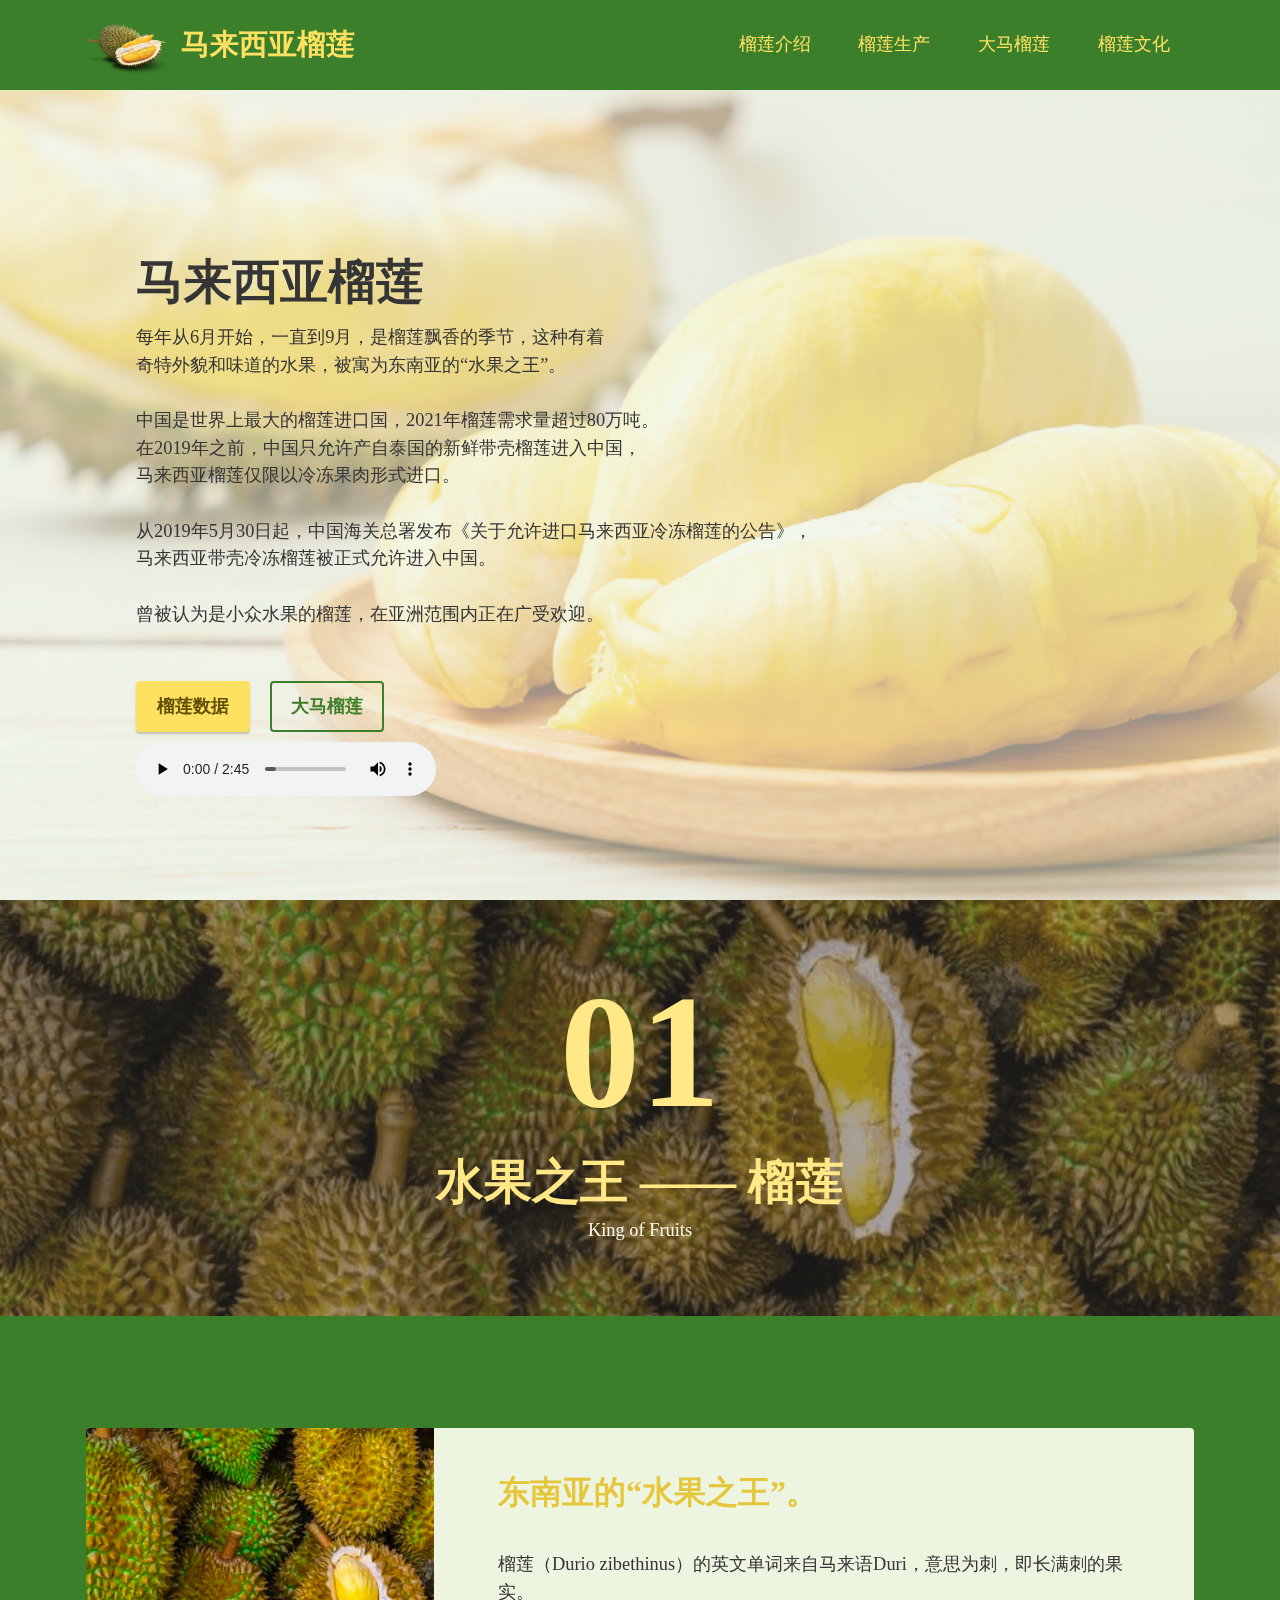
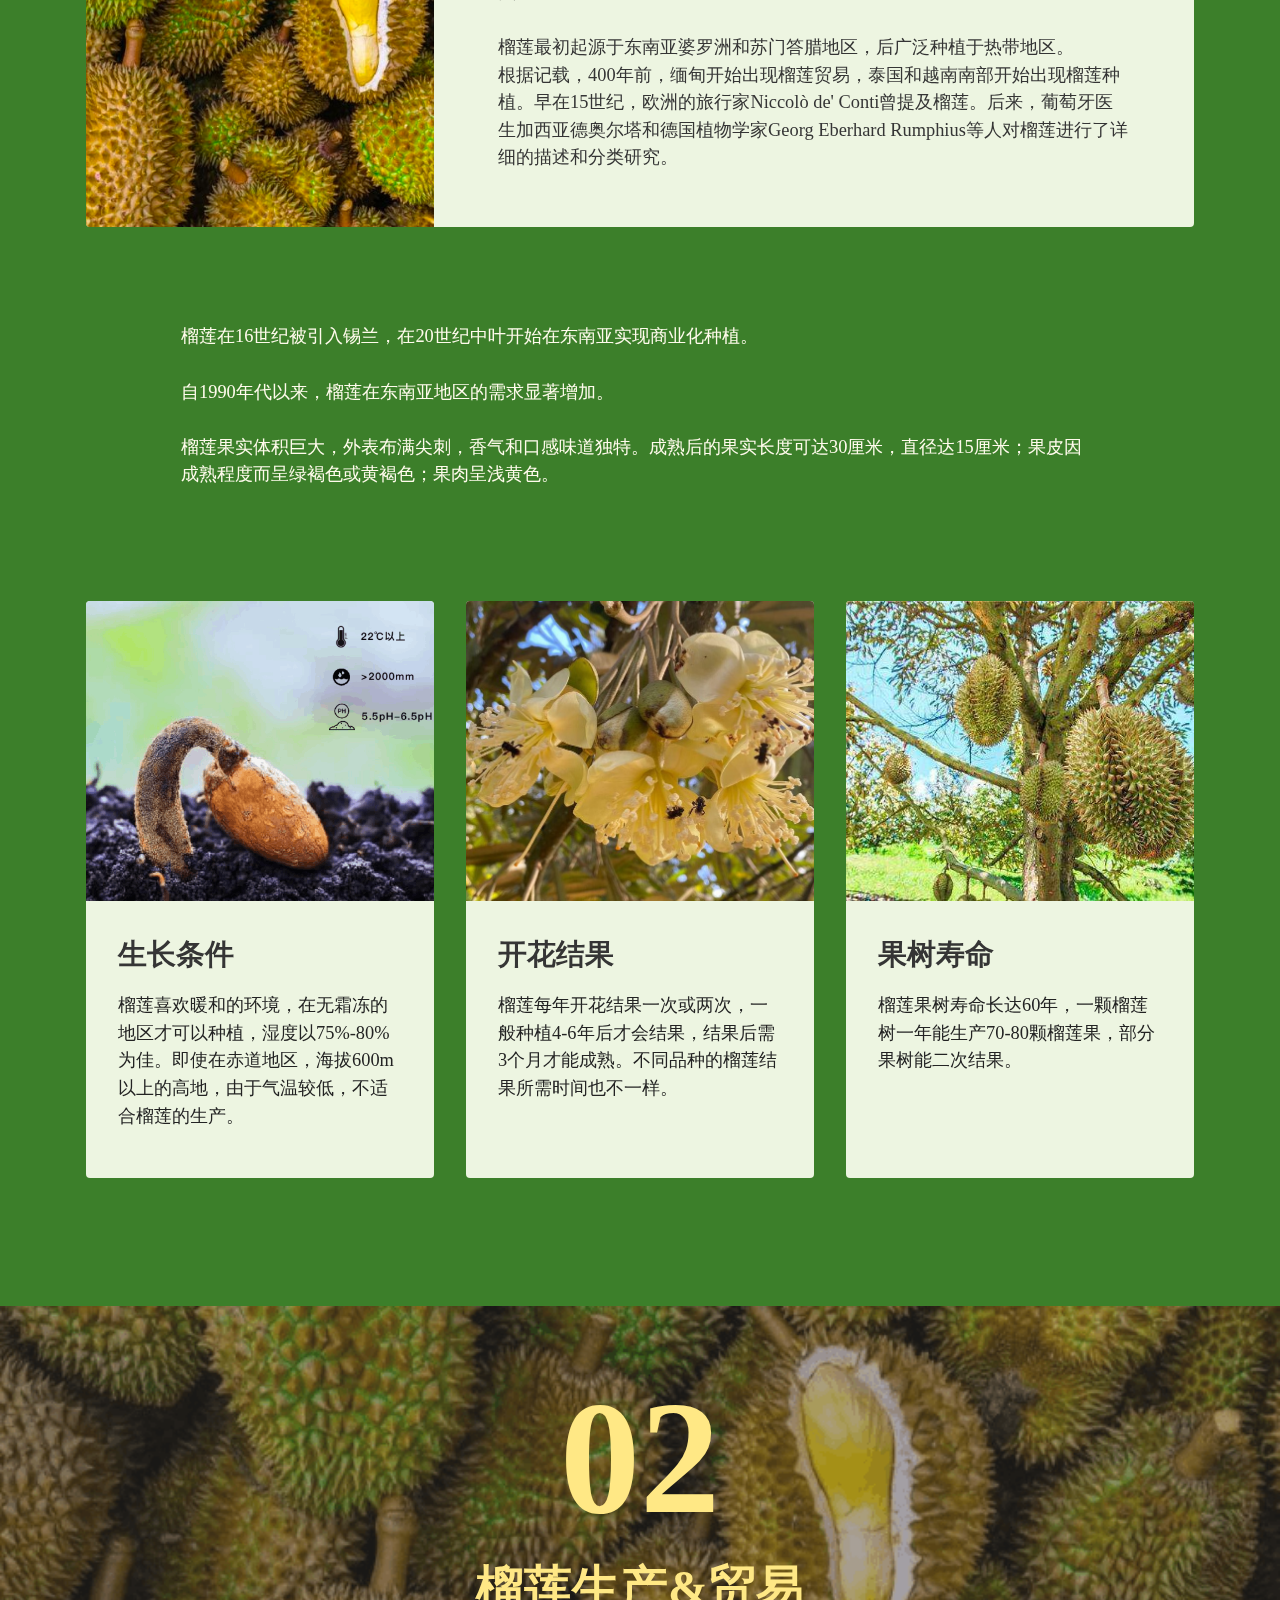
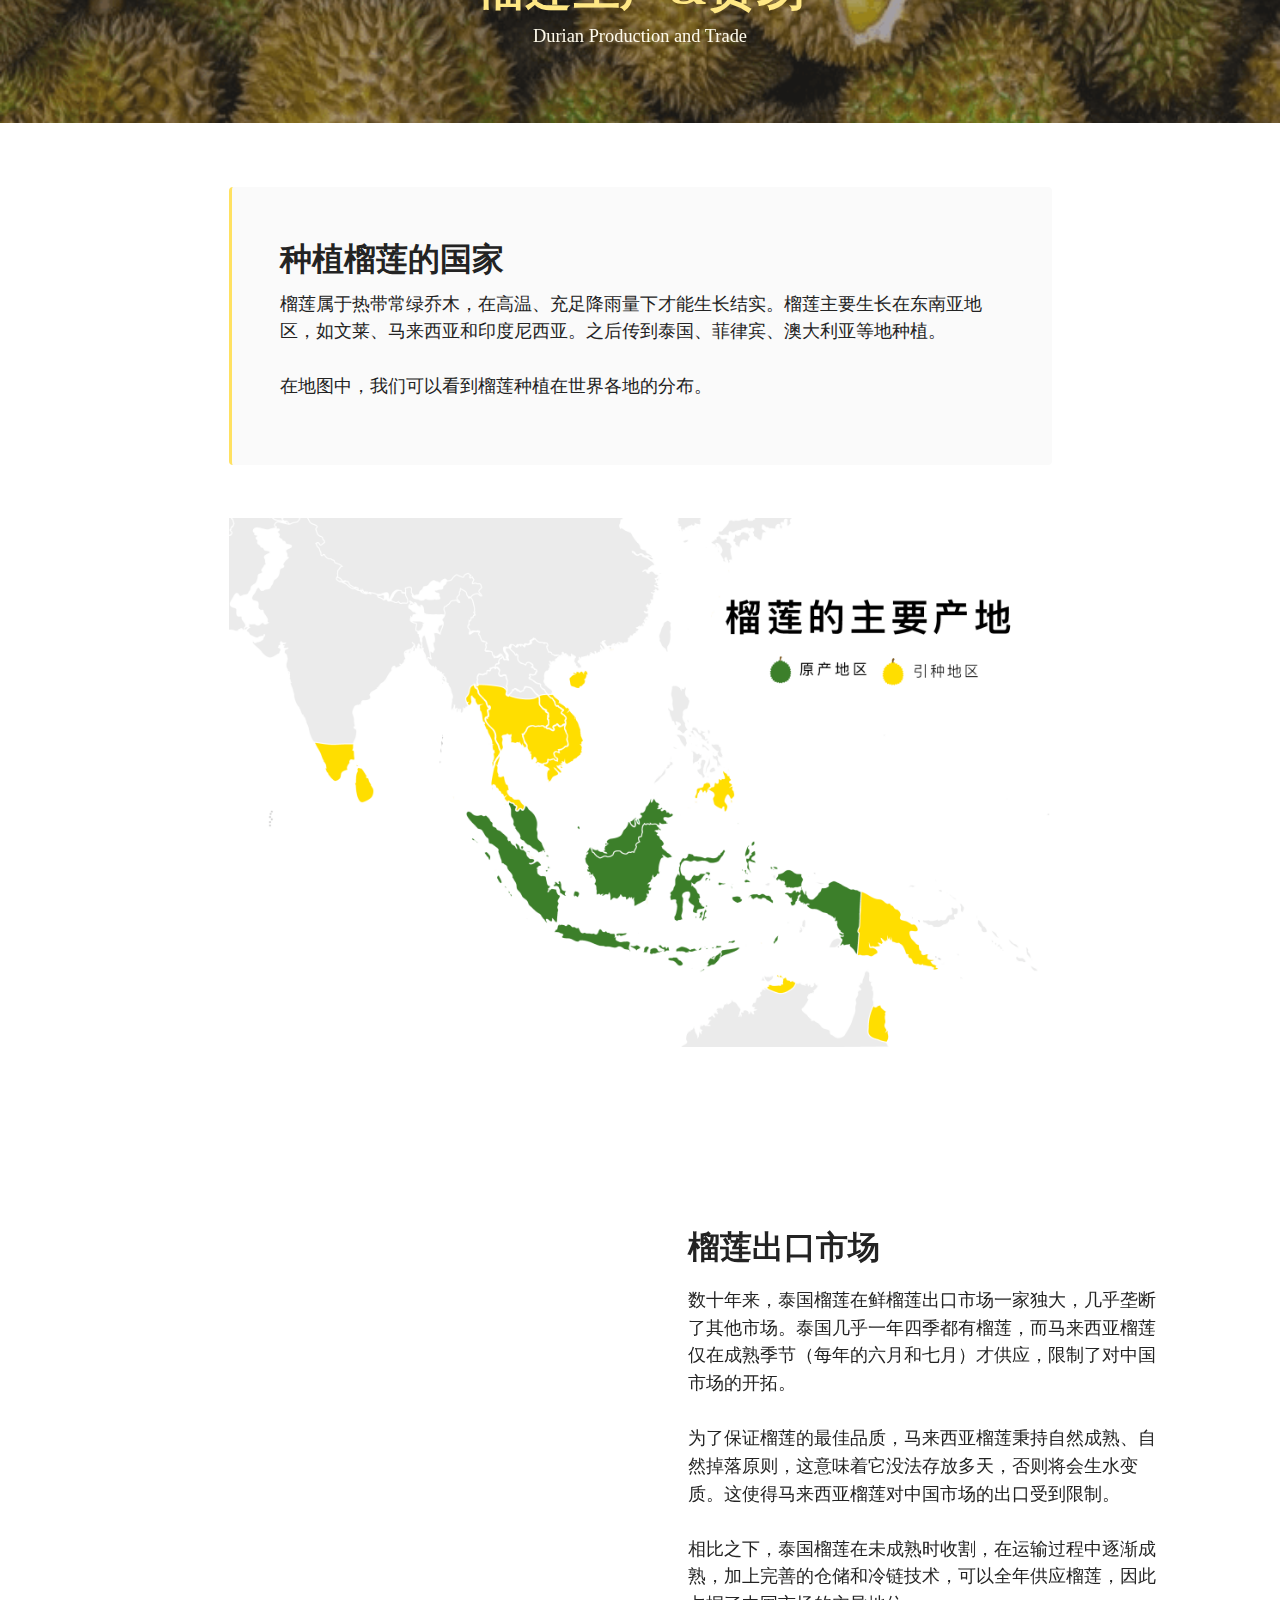
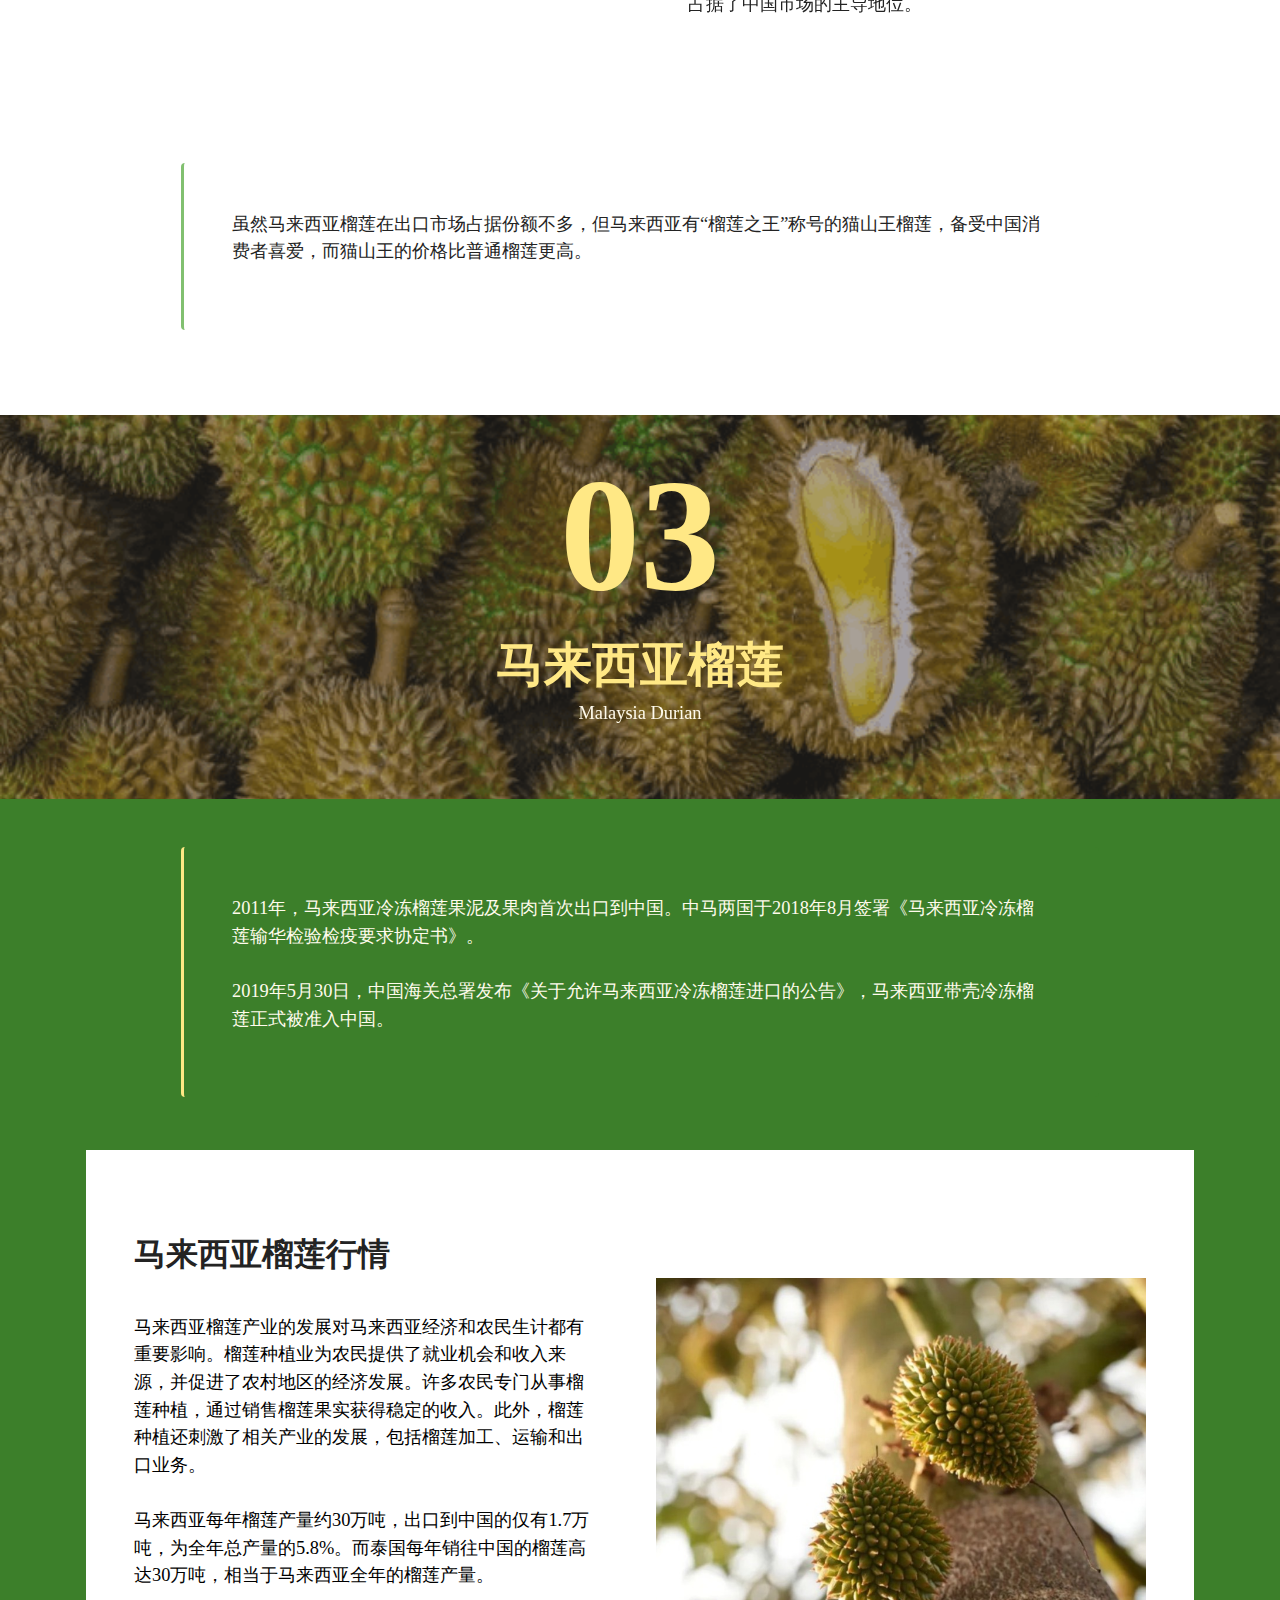
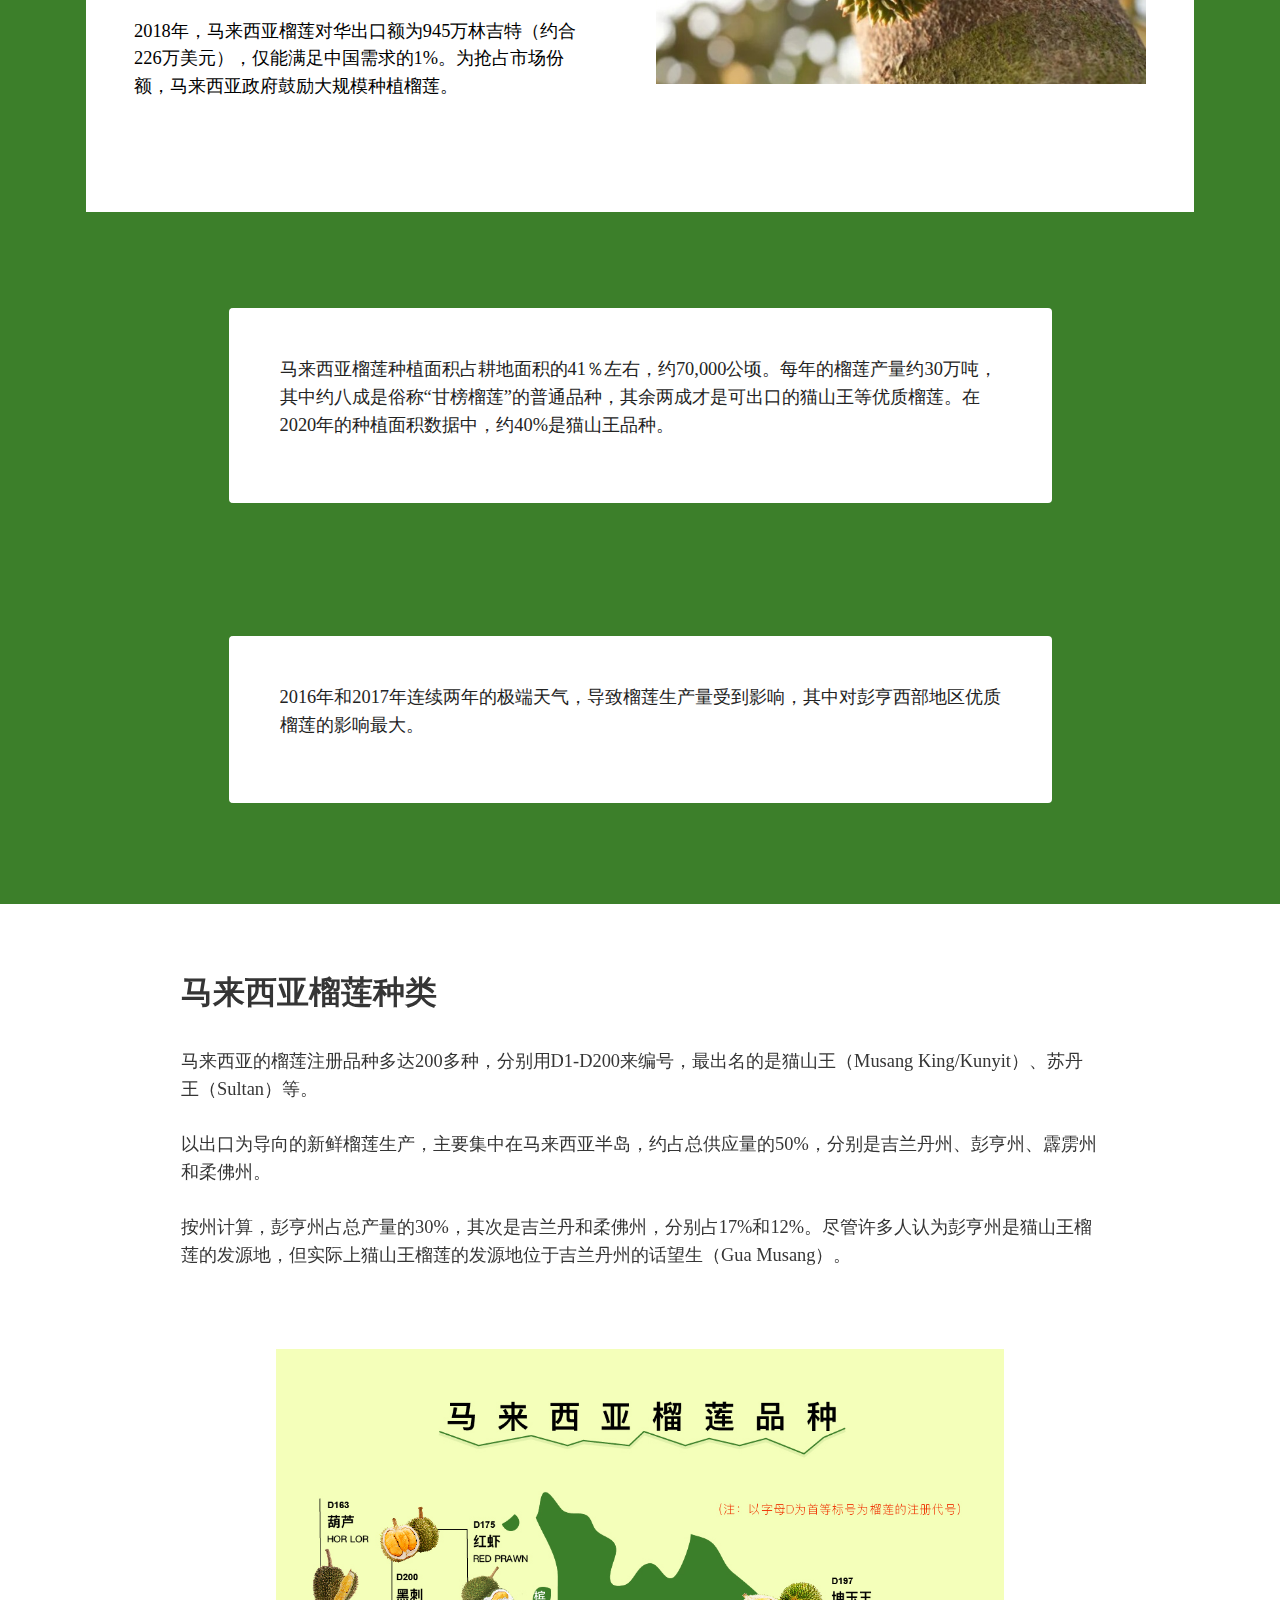
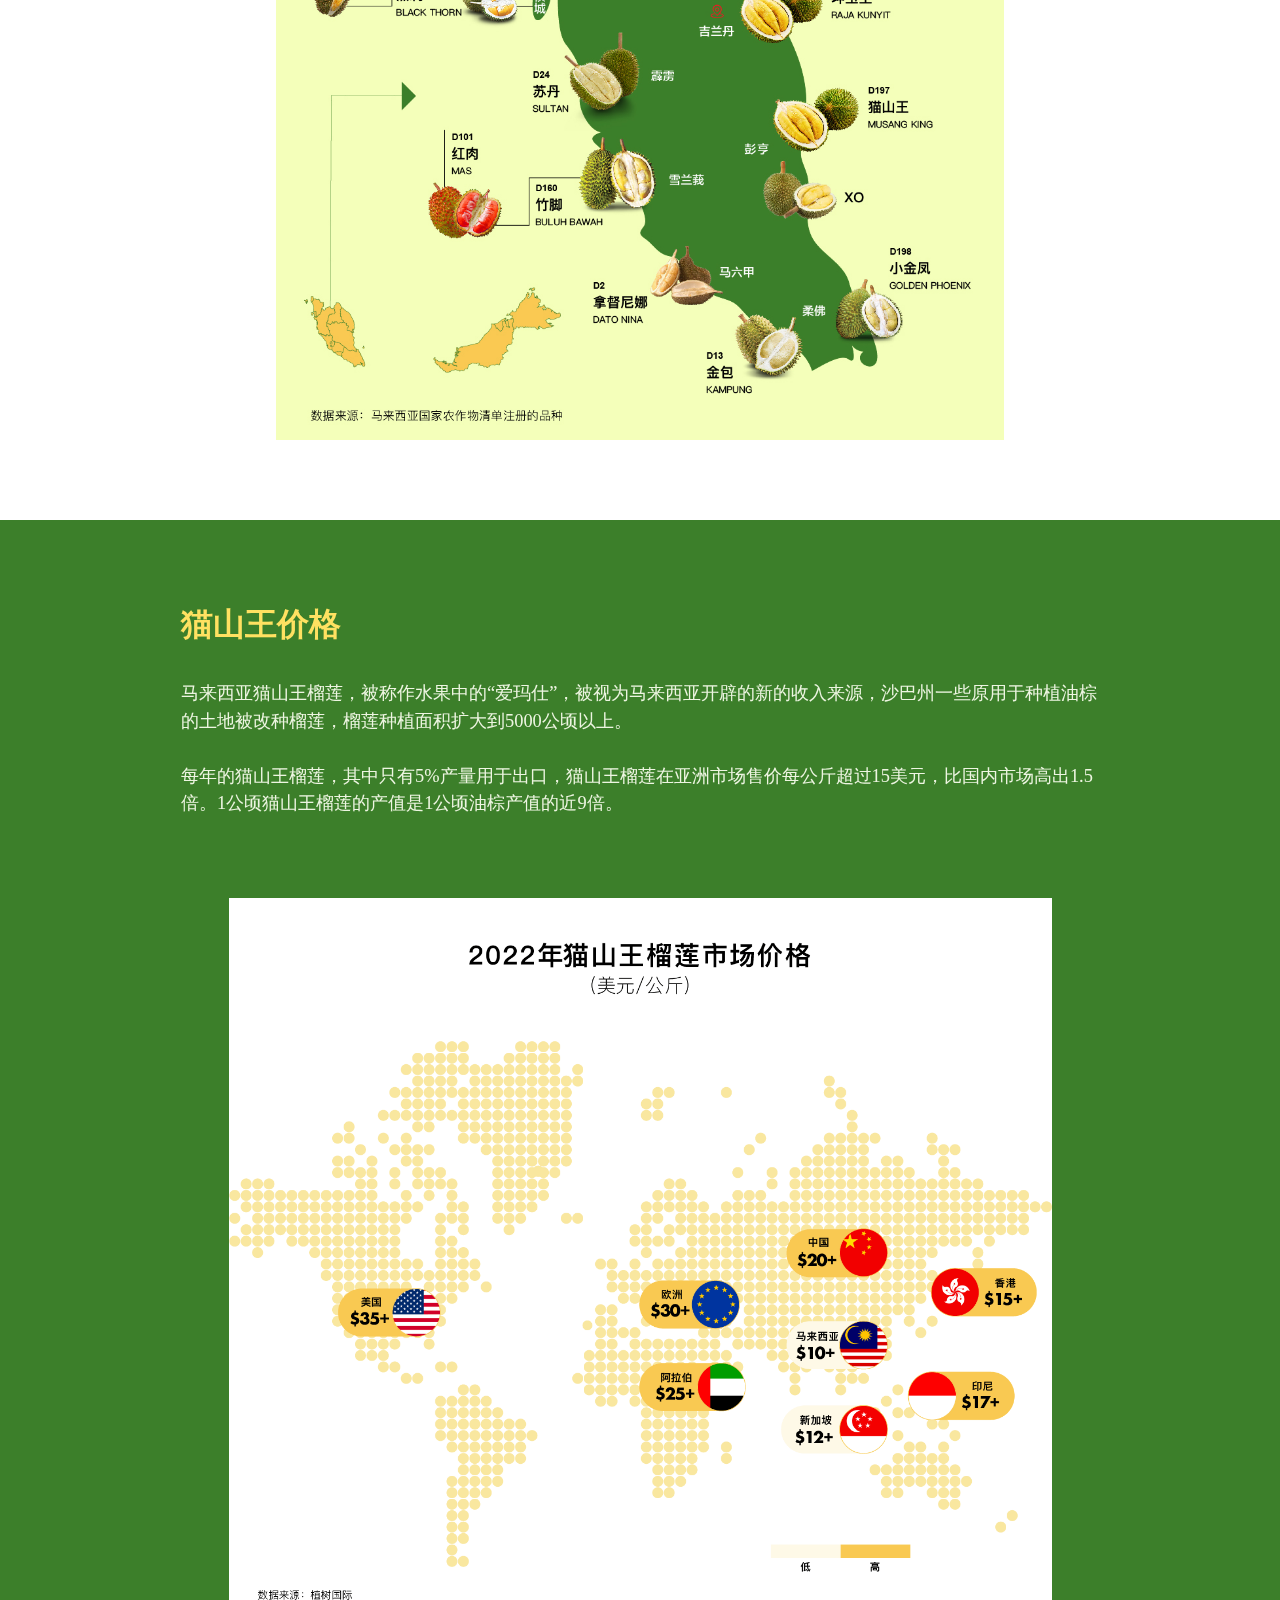
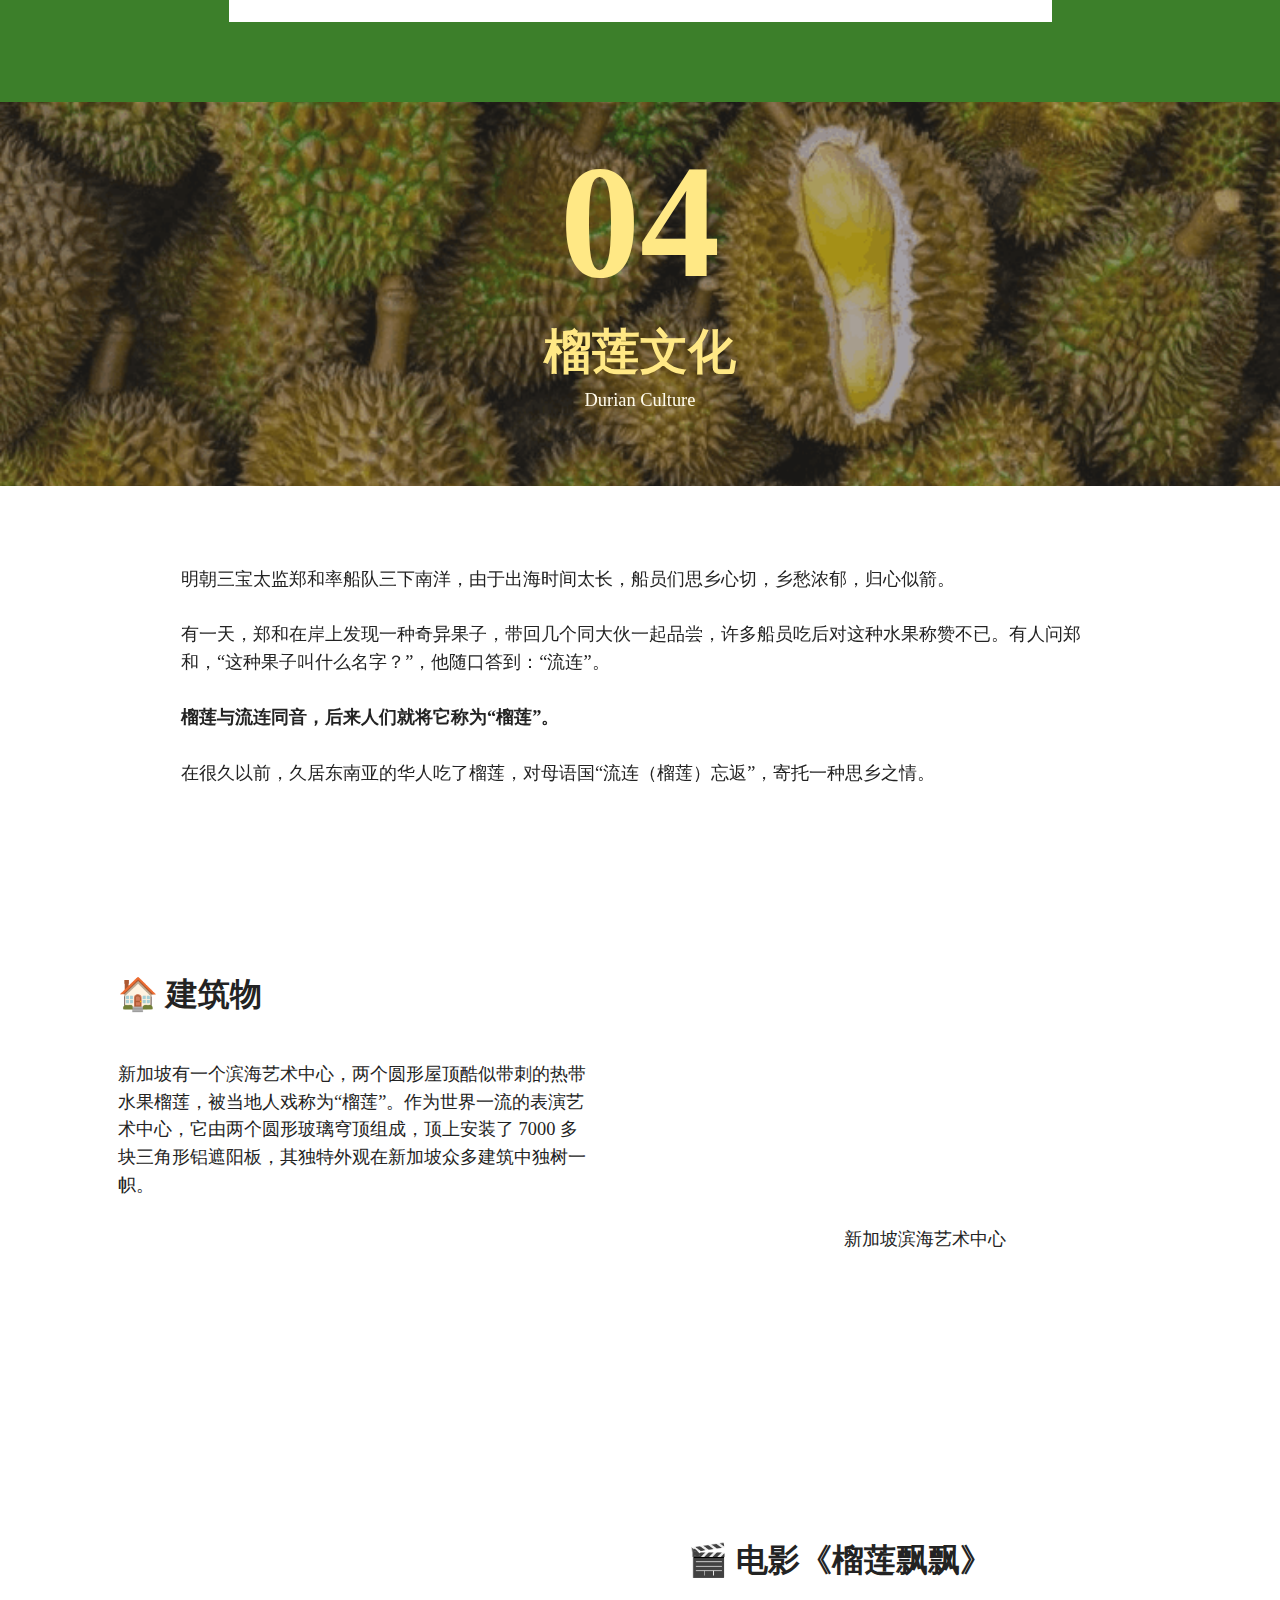
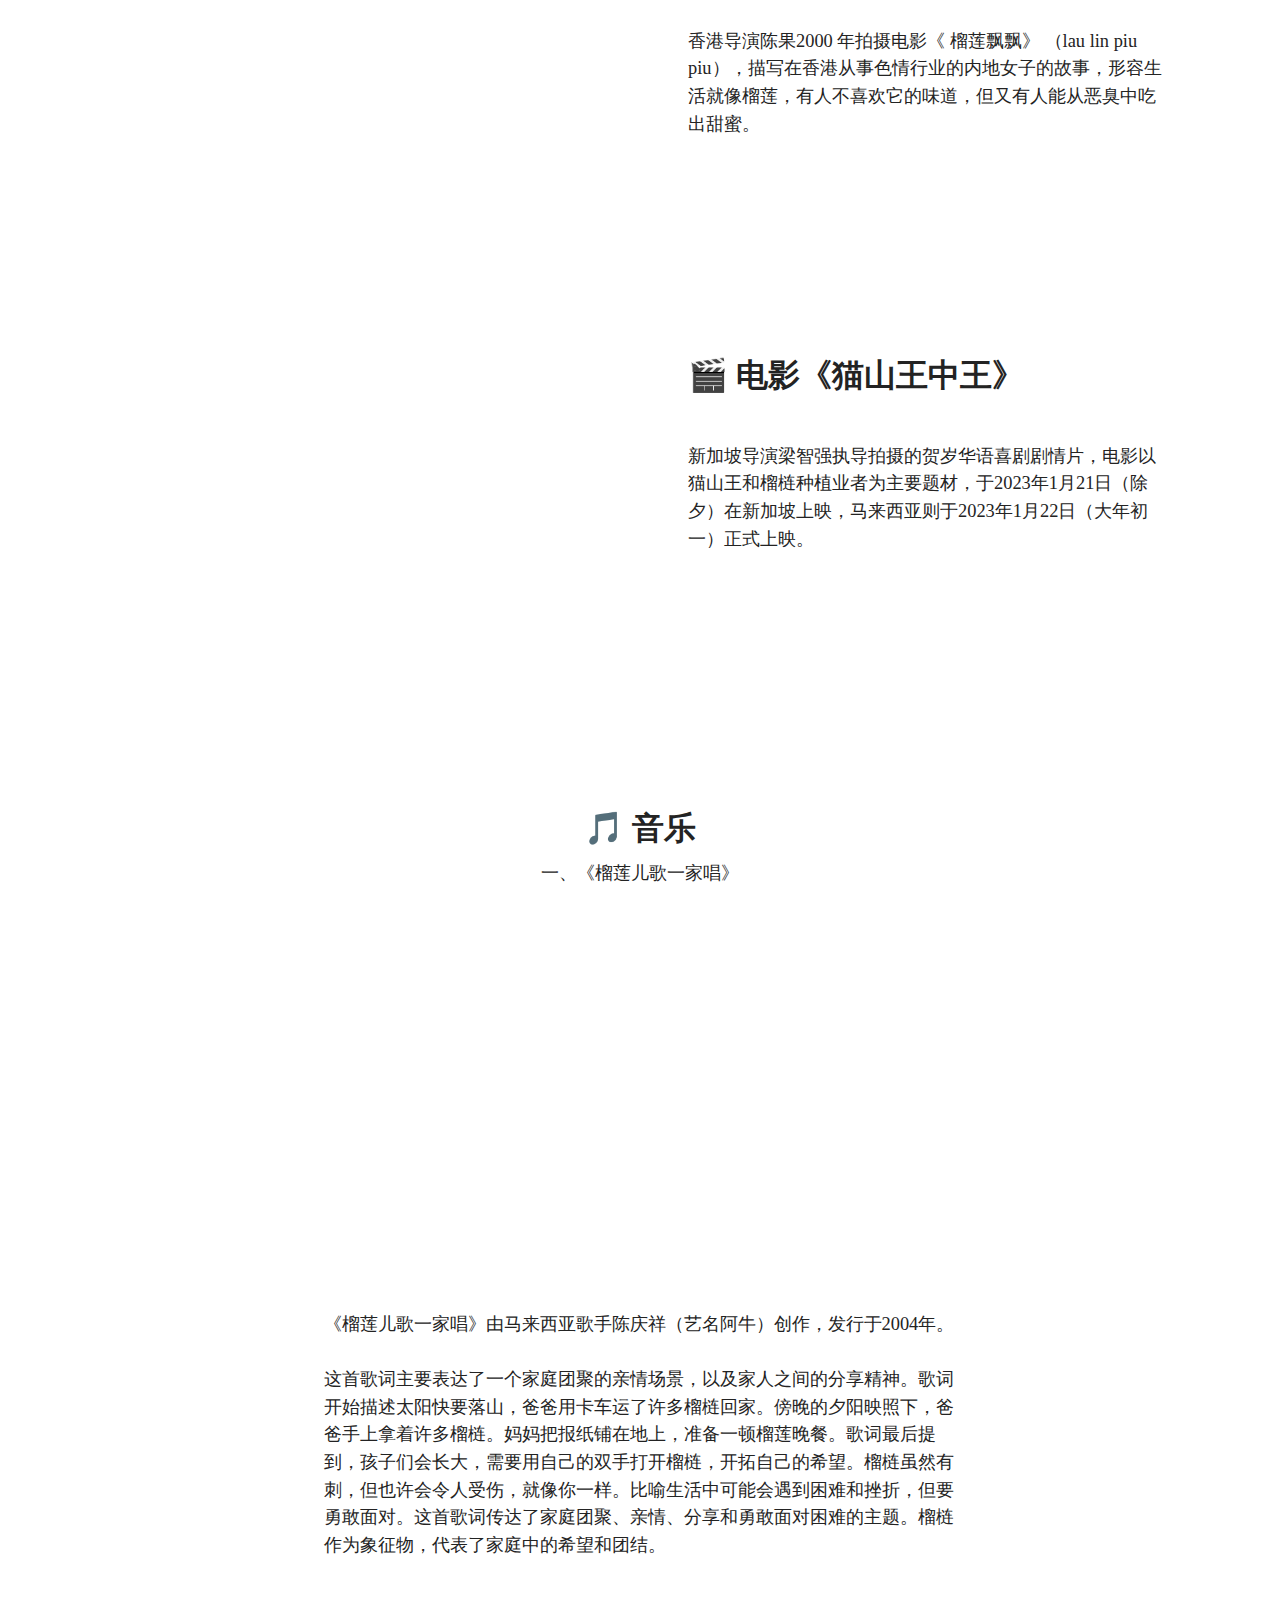
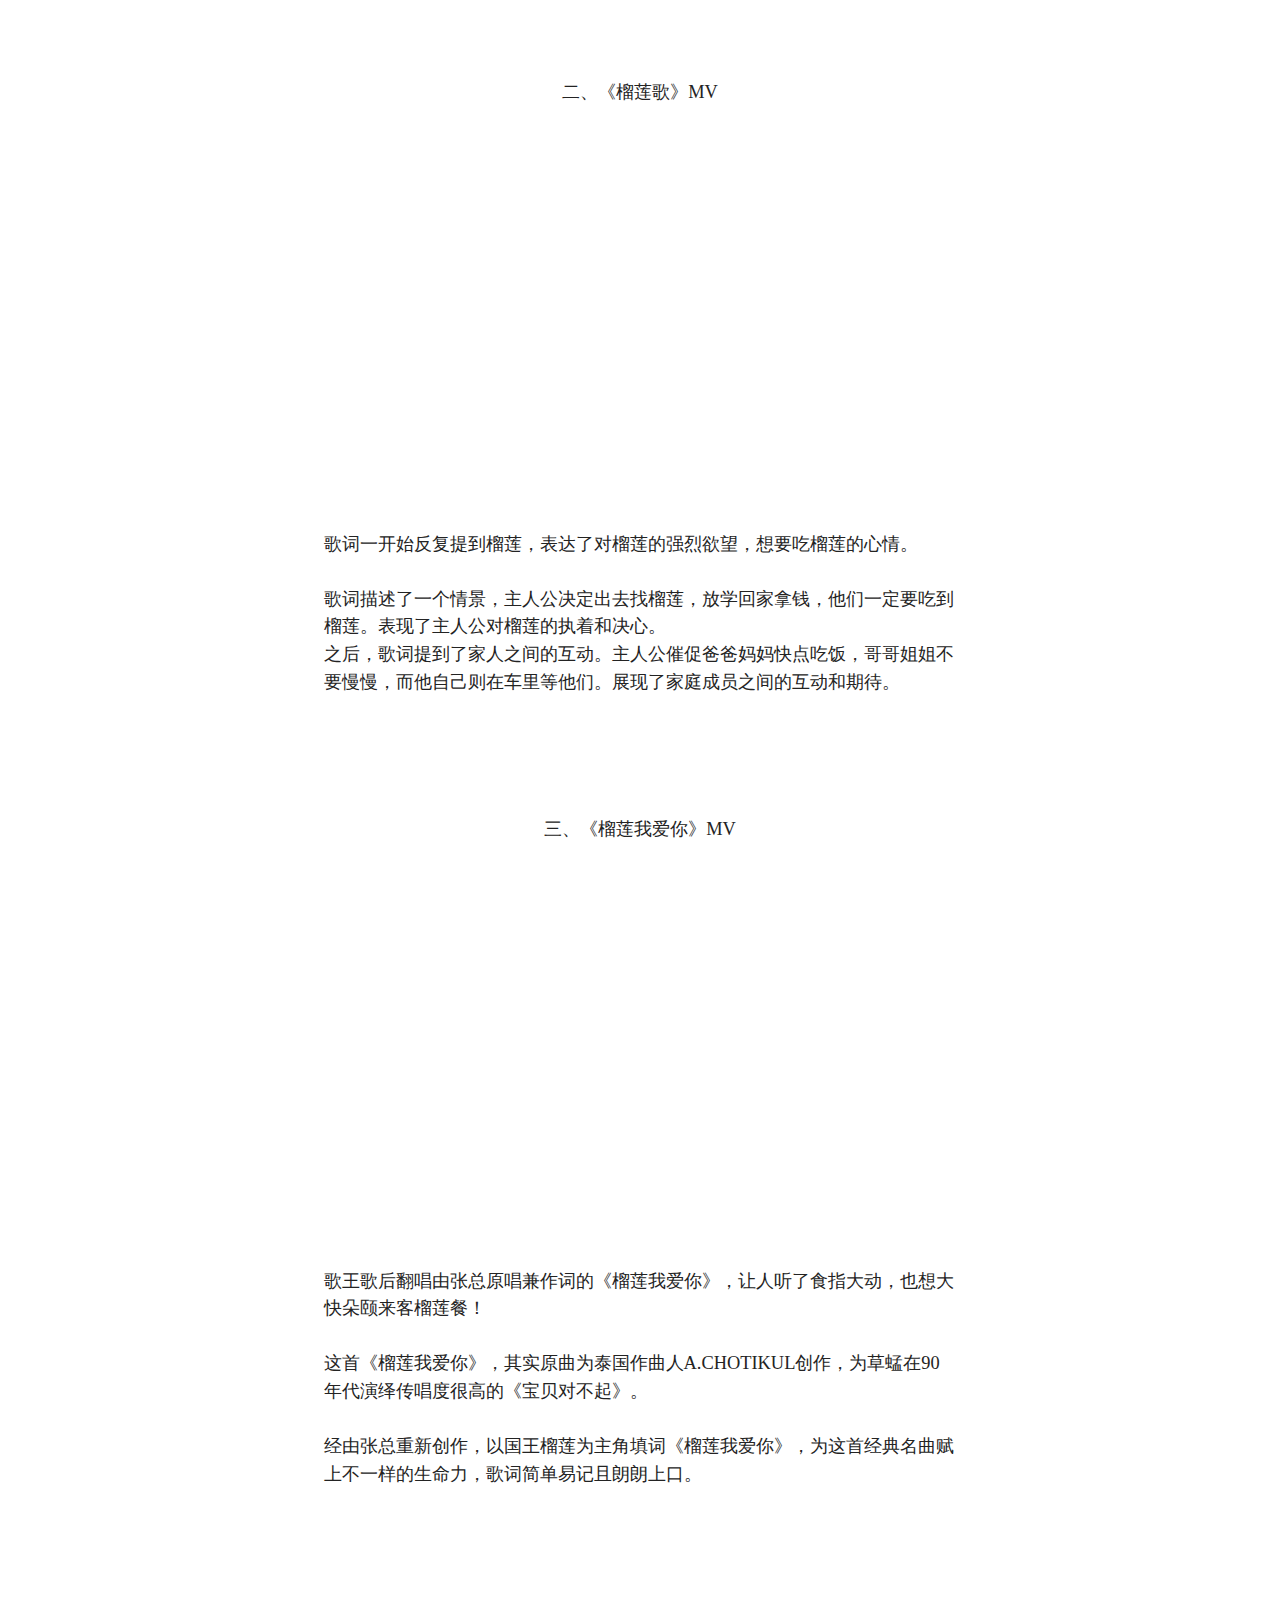
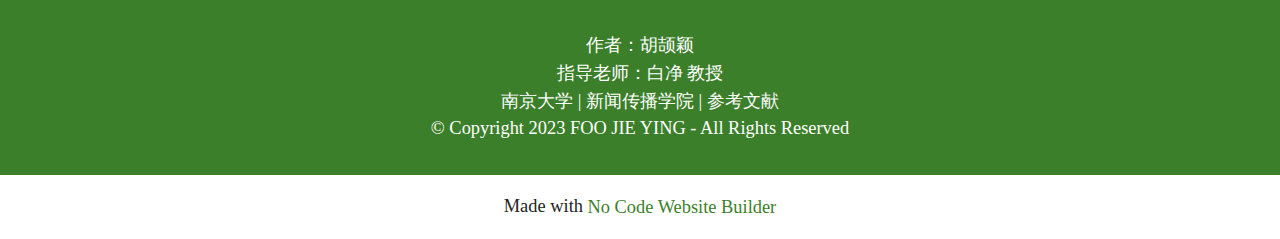
==== commit 42fbe5a2: "Update index.html" ====
--- a/index.html
+++ b/index.html
@@ -79,7 +79,12 @@
 <br>曾被认为是小众水果的榴莲，在亚洲范围内正在广受欢迎。<br><br></p>
                 <div class="mbr-section-btn mt-3"><a class="btn btn-warning display-7" href="index.html#features22-7">榴莲数据</a> <a class="btn btn-primary-outline display-7" href="index.html#features22-e">大马榴莲</a></div>
                 
-
+<embed class="mbr-section-btn mt-3">
+  <audio controls>
+	<source src="/assets/images/榴槤歌兒一家唱.mp3" type="audio/mpeg">
+	<source src="/assets/images/榴槤歌兒一家唱.ogg" type="audio/ogg">
+	Your browser does not support the audio tag.
+</audio>
 
 
             </div>
@@ -699,4 +704,4 @@
   
   
 </body>
-</html>+</html>
--- a/assets/web/assets/mobirise-icons2/mobirise2.css
+++ b/assets/web/assets/mobirise-icons2/mobirise2.css
@@ -0,0 +1,498 @@
+@font-face {
+  font-family: 'Moririse2';
+  font-display: swap;
+  src:  url('mobirise2.eot?f2bix4');
+  src:  url('mobirise2.eot?f2bix4#iefix') format('embedded-opentype'),
+    url('mobirise2.ttf?f2bix4') format('truetype'),
+    url('mobirise2.woff?f2bix4') format('woff'),
+    url('mobirise2.svg?f2bix4#mobirise2') format('svg');
+  font-weight: normal;
+  font-style: normal;
+}
+
+[class^="mobi-"], [class*=" mobi-"] {
+  /* use !important to prevent issues with browser extensions that change fonts */
+  font-family: 'Moririse2' !important;
+  speak: none;
+  font-style: normal;
+  font-weight: normal;
+  font-variant: normal;
+  text-transform: none;
+  line-height: 1;
+
+  /* Better Font Rendering =========== */
+  -webkit-font-smoothing: antialiased;
+  -moz-osx-font-smoothing: grayscale;
+}
+
+.mobi-mbri-add-submenu:before {
+  content: "\e900";
+}
+.mobi-mbri-alert:before {
+  content: "\e901";
+}
+.mobi-mbri-align-center:before {
+  content: "\e902";
+}
+.mobi-mbri-align-justify:before {
+  content: "\e903";
+}
+.mobi-mbri-align-left:before {
+  content: "\e904";
+}
+.mobi-mbri-align-right:before {
+  content: "\e905";
+}
+.mobi-mbri-android:before {
+  content: "\e906";
+}
+.mobi-mbri-apple:before {
+  content: "\e907";
+}
+.mobi-mbri-arrow-down:before {
+  content: "\e908";
+}
+.mobi-mbri-arrow-next:before {
+  content: "\e909";
+}
+.mobi-mbri-arrow-prev:before {
+  content: "\e90a";
+}
+.mobi-mbri-arrow-up:before {
+  content: "\e90b";
+}
+.mobi-mbri-bold:before {
+  content: "\e90c";
+}
+.mobi-mbri-bookmark:before {
+  content: "\e90d";
+}
+.mobi-mbri-bootstrap:before {
+  content: "\e90e";
+}
+.mobi-mbri-briefcase:before {
+  content: "\e90f";
+}
+.mobi-mbri-browse:before {
+  content: "\e910";
+}
+.mobi-mbri-bulleted-list:before {
+  content: "\e911";
+}
+.mobi-mbri-calendar:before {
+  content: "\e912";
+}
+.mobi-mbri-camera:before {
+  content: "\e913";
+}
+.mobi-mbri-cart-add:before {
+  content: "\e914";
+}
+.mobi-mbri-cart-full:before {
+  content: "\e915";
+}
+.mobi-mbri-cash:before {
+  content: "\e916";
+}
+.mobi-mbri-change-style:before {
+  content: "\e917";
+}
+.mobi-mbri-chat:before {
+  content: "\e918";
+}
+.mobi-mbri-clock:before {
+  content: "\e919";
+}
+.mobi-mbri-close:before {
+  content: "\e91a";
+}
+.mobi-mbri-cloud:before {
+  content: "\e91b";
+}
+.mobi-mbri-code:before {
+  content: "\e91c";
+}
+.mobi-mbri-contact-form:before {
+  content: "\e91d";
+}
+.mobi-mbri-credit-card:before {
+  content: "\e91e";
+}
+.mobi-mbri-cursor-click:before {
+  content: "\e91f";
+}
+.mobi-mbri-cust-feedback:before {
+  content: "\e920";
+}
+.mobi-mbri-database:before {
+  content: "\e921";
+}
+.mobi-mbri-delivery:before {
+  content: "\e922";
+}
+.mobi-mbri-desktop:before {
+  content: "\e923";
+}
+.mobi-mbri-devices:before {
+  content: "\e924";
+}
+.mobi-mbri-down:before {
+  content: "\e925";
+}
+.mobi-mbri-download-2:before {
+  content: "\e926";
+}
+.mobi-mbri-download:before {
+  content: "\e927";
+}
+.mobi-mbri-drag-n-drop-2:before {
+  content: "\e928";
+}
+.mobi-mbri-drag-n-drop:before {
+  content: "\e929";
+}
+.mobi-mbri-edit-2:before {
+  content: "\e92a";
+}
+.mobi-mbri-edit:before {
+  content: "\e92b";
+}
+.mobi-mbri-error:before {
+  content: "\e92c";
+}
+.mobi-mbri-extension:before {
+  content: "\e92d";
+}
+.mobi-mbri-features:before {
+  content: "\e92e";
+}
+.mobi-mbri-file:before {
+  content: "\e92f";
+}
+.mobi-mbri-flag:before {
+  content: "\e930";
+}
+.mobi-mbri-folder:before {
+  content: "\e931";
+}
+.mobi-mbri-gift:before {
+  content: "\e932";
+}
+.mobi-mbri-github:before {
+  content: "\e933";
+}
+.mobi-mbri-globe-2:before {
+  content: "\e934";
+}
+.mobi-mbri-globe:before {
+  content: "\e935";
+}
+.mobi-mbri-growing-chart:before {
+  content: "\e936";
+}
+.mobi-mbri-hearth:before {
+  content: "\e937";
+}
+.mobi-mbri-help:before {
+  content: "\e938";
+}
+.mobi-mbri-home:before {
+  content: "\e939";
+}
+.mobi-mbri-hot-cup:before {
+  content: "\e93a";
+}
+.mobi-mbri-idea:before {
+  content: "\e93b";
+}
+.mobi-mbri-image-gallery:before {
+  content: "\e93c";
+}
+.mobi-mbri-image-slider:before {
+  content: "\e93d";
+}
+.mobi-mbri-info:before {
+  content: "\e93e";
+}
+.mobi-mbri-italic:before {
+  content: "\e93f";
+}
+.mobi-mbri-key:before {
+  content: "\e940";
+}
+.mobi-mbri-laptop:before {
+  content: "\e941";
+}
+.mobi-mbri-layers:before {
+  content: "\e942";
+}
+.mobi-mbri-left-right:before {
+  content: "\e943";
+}
+.mobi-mbri-left:before {
+  content: "\e944";
+}
+.mobi-mbri-letter:before {
+  content: "\e945";
+}
+.mobi-mbri-like:before {
+  content: "\e946";
+}
+.mobi-mbri-link:before {
+  content: "\e947";
+}
+.mobi-mbri-lock:before {
+  content: "\e948";
+}
+.mobi-mbri-login:before {
+  content: "\e949";
+}
+.mobi-mbri-logout:before {
+  content: "\e94a";
+}
+.mobi-mbri-magic-stick:before {
+  content: "\e94b";
+}
+.mobi-mbri-map-pin:before {
+  content: "\e94c";
+}
+.mobi-mbri-menu:before {
+  content: "\e94d";
+}
+.mobi-mbri-mobile-2:before {
+  content: "\e94e";
+}
+.mobi-mbri-mobile-horizontal:before {
+  content: "\e94f";
+}
+.mobi-mbri-mobile:before {
+  content: "\e950";
+}
+.mobi-mbri-mobirise:before {
+  content: "\e951";
+}
+.mobi-mbri-more-horizontal:before {
+  content: "\e952";
+}
+.mobi-mbri-more-vertical:before {
+  content: "\e953";
+}
+.mobi-mbri-music:before {
+  content: "\e954";
+}
+.mobi-mbri-new-file:before {
+  content: "\e955";
+}
+.mobi-mbri-numbered-list:before {
+  content: "\e956";
+}
+.mobi-mbri-opened-folder:before {
+  content: "\e957";
+}
+.mobi-mbri-pages:before {
+  content: "\e958";
+}
+.mobi-mbri-paper-plane:before {
+  content: "\e959";
+}
+.mobi-mbri-paperclip:before {
+  content: "\e95a";
+}
+.mobi-mbri-phone:before {
+  content: "\e95b";
+}
+.mobi-mbri-photo:before {
+  content: "\e95c";
+}
+.mobi-mbri-photos:before {
+  content: "\e95d";
+}
+.mobi-mbri-pin:before {
+  content: "\e95e";
+}
+.mobi-mbri-play:before {
+  content: "\e95f";
+}
+.mobi-mbri-plus:before {
+  content: "\e960";
+}
+.mobi-mbri-preview:before {
+  content: "\e961";
+}
+.mobi-mbri-print:before {
+  content: "\e962";
+}
+.mobi-mbri-protect:before {
+  content: "\e963";
+}
+.mobi-mbri-question:before {
+  content: "\e964";
+}
+.mobi-mbri-quote-left:before {
+  content: "\e965";
+}
+.mobi-mbri-quote-right:before {
+  content: "\e966";
+}
+.mobi-mbri-redo:before {
+  content: "\e967";
+}
+.mobi-mbri-refresh:before {
+  content: "\e968";
+}
+.mobi-mbri-responsive-2:before {
+  content: "\e969";
+}
+.mobi-mbri-responsive:before {
+  content: "\e96a";
+}
+.mobi-mbri-right:before {
+  content: "\e96b";
+}
+.mobi-mbri-rocket:before {
+  content: "\e96c";
+}
+.mobi-mbri-sad-face:before {
+  content: "\e96d";
+}
+.mobi-mbri-sale:before {
+  content: "\e96e";
+}
+.mobi-mbri-save:before {
+  content: "\e96f";
+}
+.mobi-mbri-search:before {
+  content: "\e970";
+}
+.mobi-mbri-setting-2:before {
+  content: "\e971";
+}
+.mobi-mbri-setting-3:before {
+  content: "\e972";
+}
+.mobi-mbri-setting:before {
+  content: "\e973";
+}
+.mobi-mbri-share:before {
+  content: "\e974";
+}
+.mobi-mbri-shopping-bag:before {
+  content: "\e975";
+}
+.mobi-mbri-shopping-basket:before {
+  content: "\e976";
+}
+.mobi-mbri-shopping-cart:before {
+  content: "\e977";
+}
+.mobi-mbri-sites:before {
+  content: "\e978";
+}
+.mobi-mbri-smile-face:before {
+  content: "\e979";
+}
+.mobi-mbri-speed:before {
+  content: "\e97a";
+}
+.mobi-mbri-star:before {
+  content: "\e97b";
+}
+.mobi-mbri-success:before {
+  content: "\e97c";
+}
+.mobi-mbri-sun:before {
+  content: "\e97d";
+}
+.mobi-mbri-sun2:before {
+  content: "\e97e";
+}
+.mobi-mbri-tablet-vertical:before {
+  content: "\e97f";
+}
+.mobi-mbri-tablet:before {
+  content: "\e980";
+}
+.mobi-mbri-target:before {
+  content: "\e981";
+}
+.mobi-mbri-timer:before {
+  content: "\e982";
+}
+.mobi-mbri-to-ftp:before {
+  content: "\e983";
+}
+.mobi-mbri-to-local-drive:before {
+  content: "\e984";
+}
+.mobi-mbri-touch-swipe:before {
+  content: "\e985";
+}
+.mobi-mbri-touch:before {
+  content: "\e986";
+}
+.mobi-mbri-trash:before {
+  content: "\e987";
+}
+.mobi-mbri-underline:before {
+  content: "\e988";
+}
+.mobi-mbri-undo:before {
+  content: "\e989";
+}
+.mobi-mbri-unlink:before {
+  content: "\e98a";
+}
+.mobi-mbri-unlock:before {
+  content: "\e98b";
+}
+.mobi-mbri-up-down:before {
+  content: "\e98c";
+}
+.mobi-mbri-up:before {
+  content: "\e98d";
+}
+.mobi-mbri-update:before {
+  content: "\e98e";
+}
+.mobi-mbri-upload-2:before {
+  content: "\e98f";
+}
+.mobi-mbri-upload:before {
+  content: "\e990";
+}
+.mobi-mbri-user-2:before {
+  content: "\e991";
+}
+.mobi-mbri-user:before {
+  content: "\e992";
+}
+.mobi-mbri-users:before {
+  content: "\e993";
+}
+.mobi-mbri-video-play:before {
+  content: "\e994";
+}
+.mobi-mbri-video:before {
+  content: "\e995";
+}
+.mobi-mbri-watch:before {
+  content: "\e996";
+}
+.mobi-mbri-website-theme-2:before {
+  content: "\e997";
+}
+.mobi-mbri-website-theme:before {
+  content: "\e998";
+}
+.mobi-mbri-wifi:before {
+  content: "\e999";
+}
+.mobi-mbri-windows:before {
+  content: "\e99a";
+}
+.mobi-mbri-zoom-in:before {
+  content: "\e99b";
+}
+.mobi-mbri-zoom-out:before {
+  content: "\e99c";
+}
--- a/assets/parallax/jarallax.css
+++ b/assets/parallax/jarallax.css
@@ -0,0 +1,15 @@
+.jarallax {
+    position: relative;
+    z-index: 0;
+}
+.jarallax > .jarallax-img {
+    position: absolute;
+    object-fit: cover;
+    /* support for plugin https://github.com/bfred-it/object-fit-images */
+    font-family: 'object-fit: cover;';
+    top: 0;
+    left: 0;
+    width: 100%;
+    height: 100%;
+    z-index: -1;
+}--- a/assets/dropdown/css/style.css
+++ b/assets/dropdown/css/style.css
@@ -0,0 +1,265 @@
+.navbar-dropdown {
+  left: 0;
+  padding: 0;
+  position: absolute;
+  right: 0;
+  top: 0;
+  transition: all 0.45s ease;
+  z-index: 1030;
+  background: #282828; }
+  .navbar-dropdown .navbar-logo {
+    margin-right: 0.8rem;
+    transition: margin 0.3s ease-in-out;
+    vertical-align: middle; }
+    .navbar-dropdown .navbar-logo img {
+      height: 3.125rem;
+      transition: all 0.3s ease-in-out; }
+    .navbar-dropdown .navbar-logo.mbr-iconfont {
+      font-size: 3.125rem;
+      line-height: 3.125rem; }
+  .navbar-dropdown .navbar-caption {
+    font-weight: 700;
+    white-space: normal;
+    vertical-align: -4px;
+    line-height: 3.125rem !important; }
+    .navbar-dropdown .navbar-caption, .navbar-dropdown .navbar-caption:hover {
+      color: inherit;
+      text-decoration: none; }
+  .navbar-dropdown .mbr-iconfont + .navbar-caption {
+    vertical-align: -1px; }
+  .navbar-dropdown.navbar-fixed-top {
+    position: fixed; }
+  .navbar-dropdown .navbar-brand span {
+    vertical-align: -4px; }
+  .navbar-dropdown.bg-color.transparent {
+    background: none; }
+  .navbar-dropdown.navbar-short .navbar-brand {
+    padding: 0.625rem 0; }
+    .navbar-dropdown.navbar-short .navbar-brand span {
+      vertical-align: -1px; }
+  .navbar-dropdown.navbar-short .navbar-caption {
+    line-height: 2.375rem !important;
+    vertical-align: -2px; }
+  .navbar-dropdown.navbar-short .navbar-logo {
+    margin-right: 0.5rem; }
+    .navbar-dropdown.navbar-short .navbar-logo img {
+      height: 2.375rem; }
+    .navbar-dropdown.navbar-short .navbar-logo.mbr-iconfont {
+      font-size: 2.375rem;
+      line-height: 2.375rem; }
+  .navbar-dropdown.navbar-short .mbr-table-cell {
+    height: 3.625rem; }
+  .navbar-dropdown .navbar-close {
+    left: 0.6875rem;
+    position: fixed;
+    top: 0.75rem;
+    z-index: 1000; }
+  .navbar-dropdown .hamburger-icon {
+    content: "";
+    display: inline-block;
+    vertical-align: middle;
+    width: 16px;
+    -webkit-box-shadow: 0 -6px 0 1px #282828,0 0 0 1px #282828,0 6px 0 1px #282828;
+    -moz-box-shadow: 0 -6px 0 1px #282828,0 0 0 1px #282828,0 6px 0 1px #282828;
+    box-shadow: 0 -6px 0 1px #282828,0 0 0 1px #282828,0 6px 0 1px #282828; }
+
+.dropdown-menu .dropdown-toggle[data-toggle="dropdown-submenu"]::after {
+  border-bottom: 0.35em solid transparent;
+  border-left: 0.35em solid;
+  border-right: 0;
+  border-top: 0.35em solid transparent;
+  margin-left: 0.3rem; }
+
+.dropdown-menu .dropdown-item:focus {
+  outline: 0; }
+
+.nav-dropdown {
+  font-size: 0.75rem;
+  font-weight: 500;
+  height: auto !important; }
+  .nav-dropdown .nav-btn {
+    padding-left: 1rem; }
+  .nav-dropdown .link {
+    margin: .667em 1.667em;
+    font-weight: 500;
+    padding: 0;
+    transition: color .2s ease-in-out; }
+    .nav-dropdown .link.dropdown-toggle {
+      margin-right: 2.583em; }
+      .nav-dropdown .link.dropdown-toggle::after {
+        margin-left: .25rem;
+        border-top: 0.35em solid;
+        border-right: 0.35em solid transparent;
+        border-left: 0.35em solid transparent;
+        border-bottom: 0; }
+      .nav-dropdown .link.dropdown-toggle[aria-expanded="true"] {
+        margin: 0;
+        padding: 0.667em 3.263em  0.667em 1.667em; }
+  .nav-dropdown .link::after,
+  .nav-dropdown .dropdown-item::after {
+    color: inherit; }
+  .nav-dropdown .btn {
+    font-size: 0.75rem;
+    font-weight: 700;
+    letter-spacing: 0;
+    margin-bottom: 0;
+    padding-left: 1.25rem;
+    padding-right: 1.25rem; }
+  .nav-dropdown .dropdown-menu {
+    border-radius: 0;
+    border: 0;
+    left: 0;
+    margin: 0;
+    padding-bottom: 1.25rem;
+    padding-top: 1.25rem;
+    position: relative; }
+  .nav-dropdown .dropdown-submenu {
+    margin-left: 0.125rem;
+    top: 0; }
+  .nav-dropdown .dropdown-item {
+    font-weight: 500;
+    line-height: 2;
+    padding: 0.3846em 4.615em 0.3846em 1.5385em;
+    position: relative;
+    transition: color .2s ease-in-out, background-color .2s ease-in-out; }
+    .nav-dropdown .dropdown-item::after {
+      margin-top: -0.3077em;
+      position: absolute;
+      right: 1.1538em;
+      top: 50%; }
+    .nav-dropdown .dropdown-item:focus, .nav-dropdown .dropdown-item:hover {
+      background: none; }
+
+@media (max-width: 767px) {
+  .nav-dropdown.navbar-toggleable-sm {
+    bottom: 0;
+    display: none;
+    left: 0;
+    overflow-x: hidden;
+    position: fixed;
+    top: 0;
+    transform: translateX(-100%);
+    -ms-transform: translateX(-100%);
+    -webkit-transform: translateX(-100%);
+    width: 18.75rem;
+    z-index: 999; } }
+.nav-dropdown.navbar-toggleable-xl {
+  bottom: 0;
+  display: none;
+  left: 0;
+  overflow-x: hidden;
+  position: fixed;
+  top: 0;
+  transform: translateX(-100%);
+  -ms-transform: translateX(-100%);
+  -webkit-transform: translateX(-100%);
+  width: 18.75rem;
+  z-index: 999; }
+
+.nav-dropdown-sm {
+  display: block !important;
+  overflow-x: hidden;
+  overflow: auto;
+  padding-top: 3.875rem; }
+  .nav-dropdown-sm::after {
+    content: "";
+    display: block;
+    height: 3rem;
+    width: 100%; }
+  .nav-dropdown-sm.collapse.in ~ .navbar-close {
+    display: block !important; }
+  .nav-dropdown-sm.collapsing, .nav-dropdown-sm.collapse.in {
+    transform: translateX(0);
+    -ms-transform: translateX(0);
+    -webkit-transform: translateX(0);
+    transition: all 0.25s ease-out;
+    -webkit-transition: all 0.25s ease-out;
+    background: #282828; }
+  .nav-dropdown-sm.collapsing[aria-expanded="false"] {
+    transform: translateX(-100%);
+    -ms-transform: translateX(-100%);
+    -webkit-transform: translateX(-100%); }
+  .nav-dropdown-sm .nav-item {
+    display: block;
+    margin-left: 0 !important;
+    padding-left: 0; }
+  .nav-dropdown-sm .link,
+  .nav-dropdown-sm .dropdown-item {
+    border-top: 1px dotted rgba(255, 255, 255, 0.1);
+    font-size: 0.8125rem;
+    line-height: 1.6;
+    margin: 0 !important;
+    padding: 0.875rem 2.4rem 0.875rem 1.5625rem !important;
+    position: relative;
+    white-space: normal; }
+    .nav-dropdown-sm .link:focus, .nav-dropdown-sm .link:hover,
+    .nav-dropdown-sm .dropdown-item:focus,
+    .nav-dropdown-sm .dropdown-item:hover {
+      background: rgba(0, 0, 0, 0.2) !important;
+      color: #c0a375; }
+  .nav-dropdown-sm .nav-btn {
+    position: relative;
+    padding: 1.5625rem 1.5625rem 0 1.5625rem; }
+    .nav-dropdown-sm .nav-btn::before {
+      border-top: 1px dotted rgba(255, 255, 255, 0.1);
+      content: "";
+      left: 0;
+      position: absolute;
+      top: 0;
+      width: 100%; }
+    .nav-dropdown-sm .nav-btn + .nav-btn {
+      padding-top: 0.625rem; }
+      .nav-dropdown-sm .nav-btn + .nav-btn::before {
+        display: none; }
+  .nav-dropdown-sm .btn {
+    padding: 0.625rem 0; }
+  .nav-dropdown-sm .dropdown-toggle[data-toggle="dropdown-submenu"]::after {
+    margin-left: .25rem;
+    border-top: 0.35em solid;
+    border-right: 0.35em solid transparent;
+    border-left: 0.35em solid transparent;
+    border-bottom: 0; }
+  .nav-dropdown-sm .dropdown-toggle[data-toggle="dropdown-submenu"][aria-expanded="true"]::after {
+    border-top: 0;
+    border-right: 0.35em solid transparent;
+    border-left: 0.35em solid transparent;
+    border-bottom: 0.35em solid; }
+  .nav-dropdown-sm .dropdown-menu {
+    margin: 0;
+    padding: 0;
+    position: relative;
+    top: 0;
+    left: 0;
+    width: 100%;
+    border: 0;
+    float: none;
+    border-radius: 0;
+    background: none; }
+  .nav-dropdown-sm .dropdown-submenu {
+    left: 100%;
+    margin-left: 0.125rem;
+    margin-top: -1.25rem;
+    top: 0; }
+
+.navbar-toggleable-sm .nav-dropdown .dropdown-menu {
+  position: absolute; }
+
+.navbar-toggleable-sm .nav-dropdown .dropdown-submenu {
+  left: 100%;
+  margin-left: 0.125rem;
+  margin-top: -1.25rem;
+  top: 0; }
+
+.navbar-toggleable-sm.opened .nav-dropdown .dropdown-menu {
+  position: relative; }
+
+.navbar-toggleable-sm.opened .nav-dropdown .dropdown-submenu {
+  left: 0;
+  margin-left: 00rem;
+  margin-top: 0rem;
+  top: 0; }
+
+.is-builder .nav-dropdown.collapsing {
+  transition: none !important; }
+
+
--- a/assets/socicon/css/styles.css
+++ b/assets/socicon/css/styles.css
@@ -0,0 +1,934 @@
+@charset "UTF-8";
+
+@font-face {
+  font-family: 'Socicon';
+  src:  url('../fonts/socicon.eot');
+  src:  url('../fonts/socicon.eot?#iefix') format('embedded-opentype'),
+    url('../fonts/socicon.woff2') format('woff2'),
+    url('../fonts/socicon.ttf') format('truetype'),
+    url('../fonts/socicon.woff') format('woff'),
+    url('../fonts/socicon.svg#socicon') format('svg');
+  font-weight: normal;
+  font-style: normal;
+  font-display: swap;
+}
+
+[data-icon]:before {
+  font-family: "socicon" !important;
+  content: attr(data-icon);
+  font-style: normal !important;
+  font-weight: normal !important;
+  font-variant: normal !important;
+  text-transform: none !important;
+  speak: none;
+  line-height: 1;
+  -webkit-font-smoothing: antialiased;
+  -moz-osx-font-smoothing: grayscale;
+}
+
+[class^="socicon-"], [class*=" socicon-"] {
+  /* use !important to prevent issues with browser extensions that change fonts */
+  font-family: 'Socicon' !important;
+  speak: none;
+  font-style: normal;
+  font-weight: normal;
+  font-variant: normal;
+  text-transform: none;
+  line-height: 1;
+
+  /* Better Font Rendering =========== */
+  -webkit-font-smoothing: antialiased;
+  -moz-osx-font-smoothing: grayscale;
+}
+
+.socicon-eitaa:before {
+  content: "\e97c";
+}
+.socicon-soroush:before {
+  content: "\e97d";
+}
+.socicon-bale:before {
+  content: "\e97e";
+}
+.socicon-zazzle:before {
+  content: "\e97b";
+}
+.socicon-society6:before {
+  content: "\e97a";
+}
+.socicon-redbubble:before {
+  content: "\e979";
+}
+.socicon-avvo:before {
+  content: "\e978";
+}
+.socicon-stitcher:before {
+  content: "\e977";
+}
+.socicon-googlehangouts:before {
+  content: "\e974";
+}
+.socicon-dlive:before {
+  content: "\e975";
+}
+.socicon-vsco:before {
+  content: "\e976";
+}
+.socicon-flipboard:before {
+  content: "\e973";
+}
+.socicon-ubuntu:before {
+  content: "\e958";
+}
+.socicon-artstation:before {
+  content: "\e959";
+}
+.socicon-invision:before {
+  content: "\e95a";
+}
+.socicon-torial:before {
+  content: "\e95b";
+}
+.socicon-collectorz:before {
+  content: "\e95c";
+}
+.socicon-seenthis:before {
+  content: "\e95d";
+}
+.socicon-googleplaymusic:before {
+  content: "\e95e";
+}
+.socicon-debian:before {
+  content: "\e95f";
+}
+.socicon-filmfreeway:before {
+  content: "\e960";
+}
+.socicon-gnome:before {
+  content: "\e961";
+}
+.socicon-itchio:before {
+  content: "\e962";
+}
+.socicon-jamendo:before {
+  content: "\e963";
+}
+.socicon-mix:before {
+  content: "\e964";
+}
+.socicon-sharepoint:before {
+  content: "\e965";
+}
+.socicon-tinder:before {
+  content: "\e966";
+}
+.socicon-windguru:before {
+  content: "\e967";
+}
+.socicon-cdbaby:before {
+  content: "\e968";
+}
+.socicon-elementaryos:before {
+  content: "\e969";
+}
+.socicon-stage32:before {
+  content: "\e96a";
+}
+.socicon-tiktok:before {
+  content: "\e96b";
+}
+.socicon-gitter:before {
+  content: "\e96c";
+}
+.socicon-letterboxd:before {
+  content: "\e96d";
+}
+.socicon-threema:before {
+  content: "\e96e";
+}
+.socicon-splice:before {
+  content: "\e96f";
+}
+.socicon-metapop:before {
+  content: "\e970";
+}
+.socicon-naver:before {
+  content: "\e971";
+}
+.socicon-remote:before {
+  content: "\e972";
+}
+.socicon-internet:before {
+  content: "\e957";
+}
+.socicon-moddb:before {
+  content: "\e94b";
+}
+.socicon-indiedb:before {
+  content: "\e94c";
+}
+.socicon-traxsource:before {
+  content: "\e94d";
+}
+.socicon-gamefor:before {
+  content: "\e94e";
+}
+.socicon-pixiv:before {
+  content: "\e94f";
+}
+.socicon-myanimelist:before {
+  content: "\e950";
+}
+.socicon-blackberry:before {
+  content: "\e951";
+}
+.socicon-wickr:before {
+  content: "\e952";
+}
+.socicon-spip:before {
+  content: "\e953";
+}
+.socicon-napster:before {
+  content: "\e954";
+}
+.socicon-beatport:before {
+  content: "\e955";
+}
+.socicon-hackerone:before {
+  content: "\e956";
+}
+.socicon-hackernews:before {
+  content: "\e946";
+}
+.socicon-smashwords:before {
+  content: "\e947";
+}
+.socicon-kobo:before {
+  content: "\e948";
+}
+.socicon-bookbub:before {
+  content: "\e949";
+}
+.socicon-mailru:before {
+  content: "\e94a";
+}
+.socicon-gitlab:before {
+  content: "\e945";
+}
+.socicon-instructables:before {
+  content: "\e944";
+}
+.socicon-portfolio:before {
+  content: "\e943";
+}
+.socicon-codered:before {
+  content: "\e940";
+}
+.socicon-origin:before {
+  content: "\e941";
+}
+.socicon-nextdoor:before {
+  content: "\e942";
+}
+.socicon-udemy:before {
+  content: "\e93f";
+}
+.socicon-livemaster:before {
+  content: "\e93e";
+}
+.socicon-crunchbase:before {
+  content: "\e93b";
+}
+.socicon-homefy:before {
+  content: "\e93c";
+}
+.socicon-calendly:before {
+  content: "\e93d";
+}
+.socicon-realtor:before {
+  content: "\e90f";
+}
+.socicon-tidal:before {
+  content: "\e910";
+}
+.socicon-qobuz:before {
+  content: "\e911";
+}
+.socicon-natgeo:before {
+  content: "\e912";
+}
+.socicon-mastodon:before {
+  content: "\e913";
+}
+.socicon-unsplash:before {
+  content: "\e914";
+}
+.socicon-homeadvisor:before {
+  content: "\e915";
+}
+.socicon-angieslist:before {
+  content: "\e916";
+}
+.socicon-codepen:before {
+  content: "\e917";
+}
+.socicon-slack:before {
+  content: "\e918";
+}
+.socicon-openaigym:before {
+  content: "\e919";
+}
+.socicon-logmein:before {
+  content: "\e91a";
+}
+.socicon-fiverr:before {
+  content: "\e91b";
+}
+.socicon-gotomeeting:before {
+  content: "\e91c";
+}
+.socicon-aliexpress:before {
+  content: "\e91d";
+}
+.socicon-guru:before {
+  content: "\e91e";
+}
+.socicon-appstore:before {
+  content: "\e91f";
+}
+.socicon-homes:before {
+  content: "\e920";
+}
+.socicon-zoom:before {
+  content: "\e921";
+}
+.socicon-alibaba:before {
+  content: "\e922";
+}
+.socicon-craigslist:before {
+  content: "\e923";
+}
+.socicon-wix:before {
+  content: "\e924";
+}
+.socicon-redfin:before {
+  content: "\e925";
+}
+.socicon-googlecalendar:before {
+  content: "\e926";
+}
+.socicon-shopify:before {
+  content: "\e927";
+}
+.socicon-freelancer:before {
+  content: "\e928";
+}
+.socicon-seedrs:before {
+  content: "\e929";
+}
+.socicon-bing:before {
+  content: "\e92a";
+}
+.socicon-doodle:before {
+  content: "\e92b";
+}
+.socicon-bonanza:before {
+  content: "\e92c";
+}
+.socicon-squarespace:before {
+  content: "\e92d";
+}
+.socicon-toptal:before {
+  content: "\e92e";
+}
+.socicon-gust:before {
+  content: "\e92f";
+}
+.socicon-ask:before {
+  content: "\e930";
+}
+.socicon-trulia:before {
+  content: "\e931";
+}
+.socicon-loomly:before {
+  content: "\e932";
+}
+.socicon-ghost:before {
+  content: "\e933";
+}
+.socicon-upwork:before {
+  content: "\e934";
+}
+.socicon-fundable:before {
+  content: "\e935";
+}
+.socicon-booking:before {
+  content: "\e936";
+}
+.socicon-googlemaps:before {
+  content: "\e937";
+}
+.socicon-zillow:before {
+  content: "\e938";
+}
+.socicon-niconico:before {
+  content: "\e939";
+}
+.socicon-toneden:before {
+  content: "\e93a";
+}
+.socicon-augment:before {
+  content: "\e908";
+}
+.socicon-bitbucket:before {
+  content: "\e909";
+}
+.socicon-fyuse:before {
+  content: "\e90a";
+}
+.socicon-yt-gaming:before {
+  content: "\e90b";
+}
+.socicon-sketchfab:before {
+  content: "\e90c";
+}
+.socicon-mobcrush:before {
+  content: "\e90d";
+}
+.socicon-microsoft:before {
+  content: "\e90e";
+}
+.socicon-pandora:before {
+  content: "\e907";
+}
+.socicon-messenger:before {
+  content: "\e906";
+}
+.socicon-gamewisp:before {
+  content: "\e905";
+}
+.socicon-bloglovin:before {
+  content: "\e904";
+}
+.socicon-tunein:before {
+  content: "\e903";
+}
+.socicon-gamejolt:before {
+  content: "\e901";
+}
+.socicon-trello:before {
+  content: "\e902";
+}
+.socicon-spreadshirt:before {
+  content: "\e900";
+}
+.socicon-500px:before {
+  content: "\e000";
+}
+.socicon-8tracks:before {
+  content: "\e001";
+}
+.socicon-airbnb:before {
+  content: "\e002";
+}
+.socicon-alliance:before {
+  content: "\e003";
+}
+.socicon-amazon:before {
+  content: "\e004";
+}
+.socicon-amplement:before {
+  content: "\e005";
+}
+.socicon-android:before {
+  content: "\e006";
+}
+.socicon-angellist:before {
+  content: "\e007";
+}
+.socicon-apple:before {
+  content: "\e008";
+}
+.socicon-appnet:before {
+  content: "\e009";
+}
+.socicon-baidu:before {
+  content: "\e00a";
+}
+.socicon-bandcamp:before {
+  content: "\e00b";
+}
+.socicon-battlenet:before {
+  content: "\e00c";
+}
+.socicon-mixer:before {
+  content: "\e00d";
+}
+.socicon-bebee:before {
+  content: "\e00e";
+}
+.socicon-bebo:before {
+  content: "\e00f";
+}
+.socicon-behance:before {
+  content: "\e010";
+}
+.socicon-blizzard:before {
+  content: "\e011";
+}
+.socicon-blogger:before {
+  content: "\e012";
+}
+.socicon-buffer:before {
+  content: "\e013";
+}
+.socicon-chrome:before {
+  content: "\e014";
+}
+.socicon-coderwall:before {
+  content: "\e015";
+}
+.socicon-curse:before {
+  content: "\e016";
+}
+.socicon-dailymotion:before {
+  content: "\e017";
+}
+.socicon-deezer:before {
+  content: "\e018";
+}
+.socicon-delicious:before {
+  content: "\e019";
+}
+.socicon-deviantart:before {
+  content: "\e01a";
+}
+.socicon-diablo:before {
+  content: "\e01b";
+}
+.socicon-digg:before {
+  content: "\e01c";
+}
+.socicon-discord:before {
+  content: "\e01d";
+}
+.socicon-disqus:before {
+  content: "\e01e";
+}
+.socicon-douban:before {
+  content: "\e01f";
+}
+.socicon-draugiem:before {
+  content: "\e020";
+}
+.socicon-dribbble:before {
+  content: "\e021";
+}
+.socicon-drupal:before {
+  content: "\e022";
+}
+.socicon-ebay:before {
+  content: "\e023";
+}
+.socicon-ello:before {
+  content: "\e024";
+}
+.socicon-endomodo:before {
+  content: "\e025";
+}
+.socicon-envato:before {
+  content: "\e026";
+}
+.socicon-etsy:before {
+  content: "\e027";
+}
+.socicon-facebook:before {
+  content: "\e028";
+}
+.socicon-feedburner:before {
+  content: "\e029";
+}
+.socicon-filmweb:before {
+  content: "\e02a";
+}
+.socicon-firefox:before {
+  content: "\e02b";
+}
+.socicon-flattr:before {
+  content: "\e02c";
+}
+.socicon-flickr:before {
+  content: "\e02d";
+}
+.socicon-formulr:before {
+  content: "\e02e";
+}
+.socicon-forrst:before {
+  content: "\e02f";
+}
+.socicon-foursquare:before {
+  content: "\e030";
+}
+.socicon-friendfeed:before {
+  content: "\e031";
+}
+.socicon-github:before {
+  content: "\e032";
+}
+.socicon-goodreads:before {
+  content: "\e033";
+}
+.socicon-google:before {
+  content: "\e034";
+}
+.socicon-googlescholar:before {
+  content: "\e035";
+}
+.socicon-googlegroups:before {
+  content: "\e036";
+}
+.socicon-googlephotos:before {
+  content: "\e037";
+}
+.socicon-googleplus:before {
+  content: "\e038";
+}
+.socicon-grooveshark:before {
+  content: "\e039";
+}
+.socicon-hackerrank:before {
+  content: "\e03a";
+}
+.socicon-hearthstone:before {
+  content: "\e03b";
+}
+.socicon-hellocoton:before {
+  content: "\e03c";
+}
+.socicon-heroes:before {
+  content: "\e03d";
+}
+.socicon-smashcast:before {
+  content: "\e03e";
+}
+.socicon-horde:before {
+  content: "\e03f";
+}
+.socicon-houzz:before {
+  content: "\e040";
+}
+.socicon-icq:before {
+  content: "\e041";
+}
+.socicon-identica:before {
+  content: "\e042";
+}
+.socicon-imdb:before {
+  content: "\e043";
+}
+.socicon-instagram:before {
+  content: "\e044";
+}
+.socicon-issuu:before {
+  content: "\e045";
+}
+.socicon-istock:before {
+  content: "\e046";
+}
+.socicon-itunes:before {
+  content: "\e047";
+}
+.socicon-keybase:before {
+  content: "\e048";
+}
+.socicon-lanyrd:before {
+  content: "\e049";
+}
+.socicon-lastfm:before {
+  content: "\e04a";
+}
+.socicon-line:before {
+  content: "\e04b";
+}
+.socicon-linkedin:before {
+  content: "\e04c";
+}
+.socicon-livejournal:before {
+  content: "\e04d";
+}
+.socicon-lyft:before {
+  content: "\e04e";
+}
+.socicon-macos:before {
+  content: "\e04f";
+}
+.socicon-mail:before {
+  content: "\e050";
+}
+.socicon-medium:before {
+  content: "\e051";
+}
+.socicon-meetup:before {
+  content: "\e052";
+}
+.socicon-mixcloud:before {
+  content: "\e053";
+}
+.socicon-modelmayhem:before {
+  content: "\e054";
+}
+.socicon-mumble:before {
+  content: "\e055";
+}
+.socicon-myspace:before {
+  content: "\e056";
+}
+.socicon-newsvine:before {
+  content: "\e057";
+}
+.socicon-nintendo:before {
+  content: "\e058";
+}
+.socicon-npm:before {
+  content: "\e059";
+}
+.socicon-odnoklassniki:before {
+  content: "\e05a";
+}
+.socicon-openid:before {
+  content: "\e05b";
+}
+.socicon-opera:before {
+  content: "\e05c";
+}
+.socicon-outlook:before {
+  content: "\e05d";
+}
+.socicon-overwatch:before {
+  content: "\e05e";
+}
+.socicon-patreon:before {
+  content: "\e05f";
+}
+.socicon-paypal:before {
+  content: "\e060";
+}
+.socicon-periscope:before {
+  content: "\e061";
+}
+.socicon-persona:before {
+  content: "\e062";
+}
+.socicon-pinterest:before {
+  content: "\e063";
+}
+.socicon-play:before {
+  content: "\e064";
+}
+.socicon-player:before {
+  content: "\e065";
+}
+.socicon-playstation:before {
+  content: "\e066";
+}
+.socicon-pocket:before {
+  content: "\e067";
+}
+.socicon-qq:before {
+  content: "\e068";
+}
+.socicon-quora:before {
+  content: "\e069";
+}
+.socicon-raidcall:before {
+  content: "\e06a";
+}
+.socicon-ravelry:before {
+  content: "\e06b";
+}
+.socicon-reddit:before {
+  content: "\e06c";
+}
+.socicon-renren:before {
+  content: "\e06d";
+}
+.socicon-researchgate:before {
+  content: "\e06e";
+}
+.socicon-residentadvisor:before {
+  content: "\e06f";
+}
+.socicon-reverbnation:before {
+  content: "\e070";
+}
+.socicon-rss:before {
+  content: "\e071";
+}
+.socicon-sharethis:before {
+  content: "\e072";
+}
+.socicon-skype:before {
+  content: "\e073";
+}
+.socicon-slideshare:before {
+  content: "\e074";
+}
+.socicon-smugmug:before {
+  content: "\e075";
+}
+.socicon-snapchat:before {
+  content: "\e076";
+}
+.socicon-songkick:before {
+  content: "\e077";
+}
+.socicon-soundcloud:before {
+  content: "\e078";
+}
+.socicon-spotify:before {
+  content: "\e079";
+}
+.socicon-stackexchange:before {
+  content: "\e07a";
+}
+.socicon-stackoverflow:before {
+  content: "\e07b";
+}
+.socicon-starcraft:before {
+  content: "\e07c";
+}
+.socicon-stayfriends:before {
+  content: "\e07d";
+}
+.socicon-steam:before {
+  content: "\e07e";
+}
+.socicon-storehouse:before {
+  content: "\e07f";
+}
+.socicon-strava:before {
+  content: "\e080";
+}
+.socicon-streamjar:before {
+  content: "\e081";
+}
+.socicon-stumbleupon:before {
+  content: "\e082";
+}
+.socicon-swarm:before {
+  content: "\e083";
+}
+.socicon-teamspeak:before {
+  content: "\e084";
+}
+.socicon-teamviewer:before {
+  content: "\e085";
+}
+.socicon-technorati:before {
+  content: "\e086";
+}
+.socicon-telegram:before {
+  content: "\e087";
+}
+.socicon-tripadvisor:before {
+  content: "\e088";
+}
+.socicon-tripit:before {
+  content: "\e089";
+}
+.socicon-triplej:before {
+  content: "\e08a";
+}
+.socicon-tumblr:before {
+  content: "\e08b";
+}
+.socicon-twitch:before {
+  content: "\e08c";
+}
+.socicon-twitter:before {
+  content: "\e08d";
+}
+.socicon-uber:before {
+  content: "\e08e";
+}
+.socicon-ventrilo:before {
+  content: "\e08f";
+}
+.socicon-viadeo:before {
+  content: "\e090";
+}
+.socicon-viber:before {
+  content: "\e091";
+}
+.socicon-viewbug:before {
+  content: "\e092";
+}
+.socicon-vimeo:before {
+  content: "\e093";
+}
+.socicon-vine:before {
+  content: "\e094";
+}
+.socicon-vkontakte:before {
+  content: "\e095";
+}
+.socicon-warcraft:before {
+  content: "\e096";
+}
+.socicon-wechat:before {
+  content: "\e097";
+}
+.socicon-weibo:before {
+  content: "\e098";
+}
+.socicon-whatsapp:before {
+  content: "\e099";
+}
+.socicon-wikipedia:before {
+  content: "\e09a";
+}
+.socicon-windows:before {
+  content: "\e09b";
+}
+.socicon-wordpress:before {
+  content: "\e09c";
+}
+.socicon-wykop:before {
+  content: "\e09d";
+}
+.socicon-xbox:before {
+  content: "\e09e";
+}
+.socicon-xing:before {
+  content: "\e09f";
+}
+.socicon-yahoo:before {
+  content: "\e0a0";
+}
+.socicon-yammer:before {
+  content: "\e0a1";
+}
+.socicon-yandex:before {
+  content: "\e0a2";
+}
+.socicon-yelp:before {
+  content: "\e0a3";
+}
+.socicon-younow:before {
+  content: "\e0a4";
+}
+.socicon-youtube:before {
+  content: "\e0a5";
+}
+.socicon-zapier:before {
+  content: "\e0a6";
+}
+.socicon-zerply:before {
+  content: "\e0a7";
+}
+.socicon-zomato:before {
+  content: "\e0a8";
+}
+.socicon-zynga:before {
+  content: "\e0a9";
+}
--- a/assets/theme/css/style.css
+++ b/assets/theme/css/style.css
@@ -0,0 +1,961 @@
+@charset "UTF-8";
+section {
+  background-color: #ffffff;
+}
+
+body {
+  font-style: normal;
+  line-height: 1.5;
+  font-weight: 400;
+  color: #232323;
+  position: relative;
+}
+
+button {
+  background-color: transparent;
+  border-color: transparent;
+}
+
+section,
+.container,
+.container-fluid {
+  position: relative;
+  word-wrap: break-word;
+}
+
+a.mbr-iconfont:hover {
+  text-decoration: none;
+}
+
+.article .lead p,
+.article .lead ul,
+.article .lead ol,
+.article .lead pre,
+.article .lead blockquote {
+  margin-bottom: 0;
+}
+
+a {
+  font-style: normal;
+  font-weight: 400;
+  cursor: pointer;
+}
+a, a:hover {
+  text-decoration: none;
+}
+
+.mbr-section-title {
+  font-style: normal;
+  line-height: 1.3;
+}
+
+.mbr-section-subtitle {
+  line-height: 1.3;
+}
+
+.mbr-text {
+  font-style: normal;
+  line-height: 1.7;
+}
+
+h1,
+h2,
+h3,
+h4,
+h5,
+h6,
+.display-1,
+.display-2,
+.display-4,
+.display-5,
+.display-7,
+span,
+p,
+a {
+  line-height: 1;
+  word-break: break-word;
+  word-wrap: break-word;
+  font-weight: 400;
+}
+
+b,
+strong {
+  font-weight: bold;
+}
+
+input:-webkit-autofill, input:-webkit-autofill:hover, input:-webkit-autofill:focus, input:-webkit-autofill:active {
+  transition-delay: 9999s;
+  -webkit-transition-property: background-color, color;
+  transition-property: background-color, color;
+}
+
+textarea[type=hidden] {
+  display: none;
+}
+
+section {
+  background-position: 50% 50%;
+  background-repeat: no-repeat;
+  background-size: cover;
+}
+section .mbr-background-video,
+section .mbr-background-video-preview {
+  position: absolute;
+  bottom: 0;
+  left: 0;
+  right: 0;
+  top: 0;
+}
+
+.hidden {
+  visibility: hidden;
+}
+
+.mbr-z-index20 {
+  z-index: 20;
+}
+
+/*! Base colors */
+.mbr-white {
+  color: #ffffff;
+}
+
+.mbr-black {
+  color: #111111;
+}
+
+.mbr-bg-white {
+  background-color: #ffffff;
+}
+
+.mbr-bg-black {
+  background-color: #000000;
+}
+
+/*! Text-aligns */
+.align-left {
+  text-align: left;
+}
+
+.align-center {
+  text-align: center;
+}
+
+.align-right {
+  text-align: right;
+}
+
+/*! Font-weight  */
+.mbr-light {
+  font-weight: 300;
+}
+
+.mbr-regular {
+  font-weight: 400;
+}
+
+.mbr-semibold {
+  font-weight: 500;
+}
+
+.mbr-bold {
+  font-weight: 700;
+}
+
+/*! Media  */
+.media-content {
+  flex-basis: 100%;
+}
+
+.media-container-row {
+  display: flex;
+  flex-direction: row;
+  flex-wrap: wrap;
+  justify-content: center;
+  align-content: center;
+  align-items: start;
+}
+.media-container-row .media-size-item {
+  width: 400px;
+}
+
+.media-container-column {
+  display: flex;
+  flex-direction: column;
+  flex-wrap: wrap;
+  justify-content: center;
+  align-content: center;
+  align-items: stretch;
+}
+.media-container-column > * {
+  width: 100%;
+}
+
+@media (min-width: 992px) {
+  .media-container-row {
+    flex-wrap: nowrap;
+  }
+}
+figure {
+  margin-bottom: 0;
+  overflow: hidden;
+}
+
+figure[mbr-media-size] {
+  transition: width 0.1s;
+}
+
+img,
+iframe {
+  display: block;
+  width: 100%;
+}
+
+.card {
+  background-color: transparent;
+  border: none;
+}
+
+.card-box {
+  width: 100%;
+}
+
+.card-img {
+  text-align: center;
+  flex-shrink: 0;
+  -webkit-flex-shrink: 0;
+}
+
+.media {
+  max-width: 100%;
+  margin: 0 auto;
+}
+
+.mbr-figure {
+  align-self: center;
+}
+
+.media-container > div {
+  max-width: 100%;
+}
+
+.mbr-figure img,
+.card-img img {
+  width: 100%;
+}
+
+@media (max-width: 991px) {
+  .media-size-item {
+    width: auto !important;
+  }
+
+  .media {
+    width: auto;
+  }
+
+  .mbr-figure {
+    width: 100% !important;
+  }
+}
+/*! Buttons */
+.mbr-section-btn {
+  margin-left: -0.6rem;
+  margin-right: -0.6rem;
+  font-size: 0;
+}
+
+.btn {
+  font-weight: 600;
+  border-width: 1px;
+  font-style: normal;
+  margin: 0.6rem 0.6rem;
+  white-space: normal;
+  transition: all 0.2s ease-in-out;
+  display: inline-flex;
+  align-items: center;
+  justify-content: center;
+  word-break: break-word;
+}
+
+.btn-sm {
+  font-weight: 600;
+  letter-spacing: 0px;
+  transition: all 0.3s ease-in-out;
+}
+
+.btn-md {
+  font-weight: 600;
+  letter-spacing: 0px;
+  transition: all 0.3s ease-in-out;
+}
+
+.btn-lg {
+  font-weight: 600;
+  letter-spacing: 0px;
+  transition: all 0.3s ease-in-out;
+}
+
+.btn-form {
+  margin: 0;
+}
+.btn-form:hover {
+  cursor: pointer;
+}
+
+nav .mbr-section-btn {
+  margin-left: 0rem;
+  margin-right: 0rem;
+}
+
+/*! Btn icon margin */
+.btn .mbr-iconfont,
+.btn.btn-sm .mbr-iconfont {
+  order: 1;
+  cursor: pointer;
+  margin-left: 0.5rem;
+  vertical-align: sub;
+}
+
+.btn.btn-md .mbr-iconfont,
+.btn.btn-md .mbr-iconfont {
+  margin-left: 0.8rem;
+}
+
+.mbr-regular {
+  font-weight: 400;
+}
+
+.mbr-semibold {
+  font-weight: 500;
+}
+
+.mbr-bold {
+  font-weight: 700;
+}
+
+[type=submit] {
+  -webkit-appearance: none;
+}
+
+/*! Full-screen */
+.mbr-fullscreen .mbr-overlay {
+  min-height: 100vh;
+}
+
+.mbr-fullscreen {
+  display: flex;
+  display: -moz-flex;
+  display: -ms-flex;
+  display: -o-flex;
+  align-items: center;
+  min-height: 100vh;
+  padding-top: 3rem;
+  padding-bottom: 3rem;
+}
+
+/*! Map */
+.map {
+  height: 25rem;
+  position: relative;
+}
+.map iframe {
+  width: 100%;
+  height: 100%;
+}
+
+/*! Scroll to top arrow */
+.mbr-arrow-up {
+  bottom: 25px;
+  right: 90px;
+  position: fixed;
+  text-align: right;
+  z-index: 5000;
+  color: #ffffff;
+  font-size: 22px;
+}
+
+.mbr-arrow-up a {
+  background: rgba(0, 0, 0, 0.2);
+  border-radius: 50%;
+  color: #fff;
+  display: inline-block;
+  height: 60px;
+  width: 60px;
+  border: 2px solid #fff;
+  outline-style: none !important;
+  position: relative;
+  text-decoration: none;
+  transition: all 0.3s ease-in-out;
+  cursor: pointer;
+  text-align: center;
+}
+.mbr-arrow-up a:hover {
+  background-color: rgba(0, 0, 0, 0.4);
+}
+.mbr-arrow-up a i {
+  line-height: 60px;
+}
+
+.mbr-arrow-up-icon {
+  display: block;
+  color: #fff;
+}
+
+.mbr-arrow-up-icon::before {
+  content: "›";
+  display: inline-block;
+  font-family: serif;
+  font-size: 22px;
+  line-height: 1;
+  font-style: normal;
+  position: relative;
+  top: 6px;
+  left: -4px;
+  transform: rotate(-90deg);
+}
+
+/*! Arrow Down */
+.mbr-arrow {
+  position: absolute;
+  bottom: 45px;
+  left: 50%;
+  width: 60px;
+  height: 60px;
+  cursor: pointer;
+  background-color: rgba(80, 80, 80, 0.5);
+  border-radius: 50%;
+  transform: translateX(-50%);
+}
+@media (max-width: 767px) {
+  .mbr-arrow {
+    display: none;
+  }
+}
+.mbr-arrow > a {
+  display: inline-block;
+  text-decoration: none;
+  outline-style: none;
+  -webkit-animation: arrowdown 1.7s ease-in-out infinite;
+          animation: arrowdown 1.7s ease-in-out infinite;
+  color: #ffffff;
+}
+.mbr-arrow > a > i {
+  position: absolute;
+  top: -2px;
+  left: 15px;
+  font-size: 2rem;
+}
+
+#scrollToTop a i::before {
+  content: "";
+  position: absolute;
+  display: block;
+  border-bottom: 2.5px solid #fff;
+  border-left: 2.5px solid #fff;
+  width: 27.8%;
+  height: 27.8%;
+  left: 50%;
+  top: 51%;
+  transform: translateY(-30%) translateX(-50%) rotate(135deg);
+}
+
+@keyframes arrowdown {
+  0% {
+    transform: translateY(0px);
+  }
+  50% {
+    transform: translateY(-5px);
+  }
+  100% {
+    transform: translateY(0px);
+  }
+}
+@-webkit-keyframes arrowdown {
+  0% {
+    transform: translateY(0px);
+  }
+  50% {
+    transform: translateY(-5px);
+  }
+  100% {
+    transform: translateY(0px);
+  }
+}
+@media (max-width: 500px) {
+  .mbr-arrow-up {
+    left: 0;
+    right: 0;
+    text-align: center;
+  }
+}
+/*Gradients animation*/
+@keyframes gradient-animation {
+  from {
+    background-position: 0% 100%;
+    -webkit-animation-timing-function: ease-in-out;
+            animation-timing-function: ease-in-out;
+  }
+  to {
+    background-position: 100% 0%;
+    -webkit-animation-timing-function: ease-in-out;
+            animation-timing-function: ease-in-out;
+  }
+}
+@-webkit-keyframes gradient-animation {
+  from {
+    background-position: 0% 100%;
+    -webkit-animation-timing-function: ease-in-out;
+            animation-timing-function: ease-in-out;
+  }
+  to {
+    background-position: 100% 0%;
+    -webkit-animation-timing-function: ease-in-out;
+            animation-timing-function: ease-in-out;
+  }
+}
+.bg-gradient {
+  background-size: 200% 200%;
+  animation: gradient-animation 5s infinite alternate;
+  -webkit-animation: gradient-animation 5s infinite alternate;
+}
+
+.menu .navbar-brand {
+  display: -webkit-flex;
+}
+.menu .navbar-brand span {
+  display: flex;
+  display: -webkit-flex;
+}
+.menu .navbar-brand .navbar-caption-wrap {
+  display: -webkit-flex;
+}
+.menu .navbar-brand .navbar-logo img {
+  display: -webkit-flex;
+  width: auto;
+}
+@media (min-width: 768px) and (max-width: 991px) {
+  .menu .navbar-toggleable-sm .navbar-nav {
+    display: -ms-flexbox;
+  }
+}
+@media (max-width: 991px) {
+  .menu .navbar-collapse {
+    max-height: 93.5vh;
+  }
+  .menu .navbar-collapse.show {
+    overflow: auto;
+  }
+}
+@media (min-width: 992px) {
+  .menu .navbar-nav.nav-dropdown {
+    display: -webkit-flex;
+  }
+  .menu .navbar-toggleable-sm .navbar-collapse {
+    display: -webkit-flex !important;
+  }
+  .menu .collapsed .navbar-collapse {
+    max-height: 93.5vh;
+  }
+  .menu .collapsed .navbar-collapse.show {
+    overflow: auto;
+  }
+}
+@media (max-width: 767px) {
+  .menu .navbar-collapse {
+    max-height: 80vh;
+  }
+}
+
+.nav-link .mbr-iconfont {
+  margin-right: 0.5rem;
+}
+
+.navbar {
+  display: -webkit-flex;
+  -webkit-flex-wrap: wrap;
+  -webkit-align-items: center;
+  -webkit-justify-content: space-between;
+}
+
+.navbar-collapse {
+  -webkit-flex-basis: 100%;
+  -webkit-flex-grow: 1;
+  -webkit-align-items: center;
+}
+
+.nav-dropdown .link {
+  padding: 0.667em 1.667em !important;
+  margin: 0 !important;
+}
+
+.nav {
+  display: -webkit-flex;
+  -webkit-flex-wrap: wrap;
+}
+
+.row {
+  display: -webkit-flex;
+  -webkit-flex-wrap: wrap;
+}
+
+.justify-content-center {
+  -webkit-justify-content: center;
+}
+
+.form-inline {
+  display: -webkit-flex;
+}
+
+.card-wrapper {
+  -webkit-flex: 1;
+}
+
+.carousel-control {
+  z-index: 10;
+  display: -webkit-flex;
+}
+
+.carousel-controls {
+  display: -webkit-flex;
+}
+
+.media {
+  display: -webkit-flex;
+}
+
+.form-group:focus {
+  outline: none;
+}
+
+.jq-selectbox__select {
+  padding: 7px 0;
+  position: relative;
+}
+
+.jq-selectbox__dropdown {
+  overflow: hidden;
+  border-radius: 10px;
+  position: absolute;
+  top: 100%;
+  left: 0 !important;
+  width: 100% !important;
+}
+
+.jq-selectbox__trigger-arrow {
+  right: 0;
+  transform: translateY(-50%);
+}
+
+.jq-selectbox li {
+  padding: 1.07em 0.5em;
+}
+
+input[type=range] {
+  padding-left: 0 !important;
+  padding-right: 0 !important;
+}
+
+.modal-dialog,
+.modal-content {
+  height: 100%;
+}
+
+.modal-dialog .carousel-inner {
+  height: calc(100vh - 1.75rem);
+}
+@media (max-width: 575px) {
+  .modal-dialog .carousel-inner {
+    height: calc(100vh - 1rem);
+  }
+}
+
+.carousel-item {
+  text-align: center;
+}
+
+.carousel-item img {
+  margin: auto;
+}
+
+.navbar-toggler {
+  align-self: flex-start;
+  padding: 0.25rem 0.75rem;
+  font-size: 1.25rem;
+  line-height: 1;
+  background: transparent;
+  border: 1px solid transparent;
+  border-radius: 0.25rem;
+}
+
+.navbar-toggler:focus,
+.navbar-toggler:hover {
+  text-decoration: none;
+  box-shadow: none;
+}
+
+.navbar-toggler-icon {
+  display: inline-block;
+  width: 1.5em;
+  height: 1.5em;
+  vertical-align: middle;
+  content: "";
+  background: no-repeat center center;
+  background-size: 100% 100%;
+}
+
+.navbar-toggler-left {
+  position: absolute;
+  left: 1rem;
+}
+
+.navbar-toggler-right {
+  position: absolute;
+  right: 1rem;
+}
+
+.card-img {
+  width: auto;
+}
+
+.menu .navbar.collapsed:not(.beta-menu) {
+  flex-direction: column;
+}
+
+.carousel-item.active,
+.carousel-item-next,
+.carousel-item-prev {
+  display: flex;
+}
+
+.note-air-layout .dropup .dropdown-menu,
+.note-air-layout .navbar-fixed-bottom .dropdown .dropdown-menu {
+  bottom: initial !important;
+}
+
+html,
+body {
+  height: auto;
+  min-height: 100vh;
+}
+
+.dropup .dropdown-toggle::after {
+  display: none;
+}
+
+.form-asterisk {
+  font-family: initial;
+  position: absolute;
+  top: -2px;
+  font-weight: normal;
+}
+
+.form-control-label {
+  position: relative;
+  cursor: pointer;
+  margin-bottom: 0.357em;
+  padding: 0;
+}
+
+.alert {
+  color: #ffffff;
+  border-radius: 0;
+  border: 0;
+  font-size: 1.1rem;
+  line-height: 1.5;
+  margin-bottom: 1.875rem;
+  padding: 1.25rem;
+  position: relative;
+  text-align: center;
+}
+.alert.alert-form::after {
+  background-color: inherit;
+  bottom: -7px;
+  content: "";
+  display: block;
+  height: 14px;
+  left: 50%;
+  margin-left: -7px;
+  position: absolute;
+  transform: rotate(45deg);
+  width: 14px;
+}
+
+.form-control {
+  background-color: #ffffff;
+  background-clip: border-box;
+  color: #232323;
+  line-height: 1rem !important;
+  height: auto;
+  padding: 0.6rem 1.2rem;
+  transition: border-color 0.25s ease 0s;
+  border: 1px solid transparent !important;
+  border-radius: 4px;
+  box-shadow: rgba(0, 0, 0, 0.07) 0px 1px 1px 0px, rgba(0, 0, 0, 0.07) 0px 1px 3px 0px, rgba(0, 0, 0, 0.03) 0px 0px 0px 1px;
+}
+.form-active .form-control:invalid {
+  border-color: red;
+}
+
+form .row {
+  margin-left: -0.6rem;
+  margin-right: -0.6rem;
+}
+form .row [class*=col] {
+  padding-left: 0.6rem;
+  padding-right: 0.6rem;
+}
+
+form .mbr-section-btn {
+  margin: 0;
+  padding-left: 0.6rem;
+  padding-right: 0.6rem;
+}
+
+form .btn {
+  display: flex;
+  padding: 0.6rem 1.2rem;
+  margin: 0;
+}
+
+form .form-check-input {
+  margin-top: 0.5;
+}
+
+textarea.form-control {
+  line-height: 1.5rem !important;
+}
+
+.form-group {
+  margin-bottom: 1.2rem;
+}
+
+.form-control,
+form .btn {
+  min-height: 48px;
+}
+
+.gdpr-block label span.textGDPR input[name=gdpr] {
+  top: 7px;
+}
+
+.form-control:focus {
+  box-shadow: none;
+}
+
+:focus {
+  outline: none;
+}
+
+.mbr-overlay {
+  background-color: #000;
+  bottom: 0;
+  left: 0;
+  opacity: 0.5;
+  position: absolute;
+  right: 0;
+  top: 0;
+  z-index: 0;
+  pointer-events: none;
+}
+
+blockquote {
+  font-style: italic;
+  padding: 3rem;
+  font-size: 1.09rem;
+  position: relative;
+  border-left: 3px solid;
+}
+
+ul,
+ol,
+pre,
+blockquote {
+  margin-bottom: 2.3125rem;
+}
+
+.mt-4 {
+  margin-top: 2rem !important;
+}
+
+.mb-4 {
+  margin-bottom: 2rem !important;
+}
+
+@media (min-width: 992px) {
+  .container {
+    padding-left: 16px;
+    padding-right: 16px;
+  }
+
+  .row {
+    margin-left: -16px;
+    margin-right: -16px;
+  }
+  .row > [class*=col] {
+    padding-left: 16px;
+    padding-right: 16px;
+  }
+}
+@media (min-width: 768px) {
+  .container-fluid {
+    padding-left: 32px;
+    padding-right: 32px;
+  }
+}
+@media (min-width: 768px) and (max-width: 991px) {
+  .mbr-container {
+    padding-left: 32px;
+    padding-right: 32px;
+  }
+}
+@media (max-width: 767px) {
+  .mbr-container {
+    padding-left: 16px;
+    padding-right: 16px;
+  }
+}
+.card-wrapper,
+.item-wrapper {
+  overflow: hidden;
+}
+
+.app-video-wrapper > img {
+  opacity: 1;
+}
+
+.item {
+  position: relative;
+}
+
+.dropdown-menu .dropdown-menu {
+  left: 100%;
+}
+
+.dropdown-item + .dropdown-menu {
+  display: none;
+}
+
+.dropdown-item:hover + .dropdown-menu,
+.dropdown-menu:hover {
+  display: block;
+}
+
+@media (min-aspect-ratio: 16/9) {
+  .mbr-video-foreground {
+    height: 300% !important;
+    top: -100% !important;
+  }
+}
+@media (max-aspect-ratio: 16/9) {
+  .mbr-video-foreground {
+    width: 300% !important;
+    left: -100% !important;
+  }
+}.engine {
+	position: absolute;
+	text-indent: -2400px;
+	text-align: center;
+	padding: 0;
+	top: 0;
+	left: -2400px;
+}--- a/assets/mobirise/css/mbr-additional.css
+++ b/assets/mobirise/css/mbr-additional.css
@@ -0,0 +1,1945 @@
+.btn {
+  border-width: 2px;
+}
+body {
+  font-family: Jost;
+}
+.display-1 {
+  font-family: undefined;
+  font-size: 5rem;
+  line-height: 1.1;
+}
+.display-1 > .mbr-iconfont {
+  font-size: 6.25rem;
+}
+.display-2 {
+  font-family: undefined;
+  font-size: 3rem;
+  line-height: 1.1;
+}
+.display-2 > .mbr-iconfont {
+  font-size: 3.75rem;
+}
+.display-4 {
+  font-family: undefined;
+  font-size: 2rem;
+  line-height: 1.5;
+}
+.display-4 > .mbr-iconfont {
+  font-size: 2.5rem;
+}
+.display-5 {
+  font-family: undefined;
+  font-size: 1.8rem;
+  line-height: 1.5;
+}
+.display-5 > .mbr-iconfont {
+  font-size: 2.25rem;
+}
+.display-7 {
+  font-family: undefined;
+  font-size: 1.15rem;
+  line-height: 1.5;
+}
+.display-7 > .mbr-iconfont {
+  font-size: 1.4375rem;
+}
+/* ---- Fluid typography for mobile devices ---- */
+/* 1.4 - font scale ratio ( bootstrap == 1.42857 ) */
+/* 100vw - current viewport width */
+/* (48 - 20)  48 == 48rem == 768px, 20 == 20rem == 320px(minimal supported viewport) */
+/* 0.65 - min scale variable, may vary */
+@media (max-width: 992px) {
+  .display-1 {
+    font-size: 4rem;
+  }
+}
+@media (max-width: 768px) {
+  .display-1 {
+    font-size: 3.5rem;
+    font-size: calc( 2.4rem + (5 - 2.4) * ((100vw - 20rem) / (48 - 20)));
+    line-height: calc( 1.1 * (2.4rem + (5 - 2.4) * ((100vw - 20rem) / (48 - 20))));
+  }
+  .display-2 {
+    font-size: 2.4rem;
+    font-size: calc( 1.7rem + (3 - 1.7) * ((100vw - 20rem) / (48 - 20)));
+    line-height: calc( 1.3 * (1.7rem + (3 - 1.7) * ((100vw - 20rem) / (48 - 20))));
+  }
+  .display-4 {
+    font-size: 1.6rem;
+    font-size: calc( 1.35rem + (2 - 1.35) * ((100vw - 20rem) / (48 - 20)));
+    line-height: calc( 1.4 * (1.35rem + (2 - 1.35) * ((100vw - 20rem) / (48 - 20))));
+  }
+  .display-5 {
+    font-size: 1.44rem;
+    font-size: calc( 1.28rem + (1.8 - 1.28) * ((100vw - 20rem) / (48 - 20)));
+    line-height: calc( 1.4 * (1.28rem + (1.8 - 1.28) * ((100vw - 20rem) / (48 - 20))));
+  }
+  .display-7 {
+    font-size: 0.92rem;
+    font-size: calc( 1.0525rem + (1.15 - 1.0525) * ((100vw - 20rem) / (48 - 20)));
+    line-height: calc( 1.4 * (1.0525rem + (1.15 - 1.0525) * ((100vw - 20rem) / (48 - 20))));
+  }
+}
+/* Buttons */
+.btn {
+  padding: 0.6rem 1.2rem;
+  border-radius: 4px;
+}
+.btn-sm {
+  padding: 0.6rem 1.2rem;
+  border-radius: 4px;
+}
+.btn-md {
+  padding: 0.6rem 1.2rem;
+  border-radius: 4px;
+}
+.btn-lg {
+  padding: 1rem 2.6rem;
+  border-radius: 4px;
+}
+.bg-primary {
+  background-color: #3c7f2a !important;
+}
+.bg-success {
+  background-color: #40b0bf !important;
+}
+.bg-info {
+  background-color: #47b5ed !important;
+}
+.bg-warning {
+  background-color: #ffe161 !important;
+}
+.bg-danger {
+  background-color: #ff9966 !important;
+}
+.btn-primary,
+.btn-primary:active {
+  background-color: #3c7f2a !important;
+  border-color: #3c7f2a !important;
+  color: #ffffff !important;
+  box-shadow: 0 2px 2px 0 rgba(0, 0, 0, 0.2);
+}
+.btn-primary:hover,
+.btn-primary:focus,
+.btn-primary.focus,
+.btn-primary.active {
+  color: #ffffff !important;
+  background-color: #1d3e14 !important;
+  border-color: #1d3e14 !important;
+  box-shadow: 0 2px 5px 0 rgba(0, 0, 0, 0.2);
+}
+.btn-primary.disabled,
+.btn-primary:disabled {
+  color: #ffffff !important;
+  background-color: #1d3e14 !important;
+  border-color: #1d3e14 !important;
+}
+.btn-secondary,
+.btn-secondary:active {
+  background-color: #5cdb95 !important;
+  border-color: #5cdb95 !important;
+  color: #ffffff !important;
+  box-shadow: 0 2px 2px 0 rgba(0, 0, 0, 0.2);
+}
+.btn-secondary:hover,
+.btn-secondary:focus,
+.btn-secondary.focus,
+.btn-secondary.active {
+  color: #ffffff !important;
+  background-color: #29b869 !important;
+  border-color: #29b869 !important;
+  box-shadow: 0 2px 5px 0 rgba(0, 0, 0, 0.2);
+}
+.btn-secondary.disabled,
+.btn-secondary:disabled {
+  color: #ffffff !important;
+  background-color: #29b869 !important;
+  border-color: #29b869 !important;
+}
+.btn-info,
+.btn-info:active {
+  background-color: #47b5ed !important;
+  border-color: #47b5ed !important;
+  color: #ffffff !important;
+  box-shadow: 0 2px 2px 0 rgba(0, 0, 0, 0.2);
+}
+.btn-info:hover,
+.btn-info:focus,
+.btn-info.focus,
+.btn-info.active {
+  color: #ffffff !important;
+  background-color: #148cca !important;
+  border-color: #148cca !important;
+  box-shadow: 0 2px 5px 0 rgba(0, 0, 0, 0.2);
+}
+.btn-info.disabled,
+.btn-info:disabled {
+  color: #ffffff !important;
+  background-color: #148cca !important;
+  border-color: #148cca !important;
+}
+.btn-success,
+.btn-success:active {
+  background-color: #40b0bf !important;
+  border-color: #40b0bf !important;
+  color: #ffffff !important;
+  box-shadow: 0 2px 2px 0 rgba(0, 0, 0, 0.2);
+}
+.btn-success:hover,
+.btn-success:focus,
+.btn-success.focus,
+.btn-success.active {
+  color: #ffffff !important;
+  background-color: #2a747e !important;
+  border-color: #2a747e !important;
+  box-shadow: 0 2px 5px 0 rgba(0, 0, 0, 0.2);
+}
+.btn-success.disabled,
+.btn-success:disabled {
+  color: #ffffff !important;
+  background-color: #2a747e !important;
+  border-color: #2a747e !important;
+}
+.btn-warning,
+.btn-warning:active {
+  background-color: #ffe161 !important;
+  border-color: #ffe161 !important;
+  color: #614f00 !important;
+  box-shadow: 0 2px 2px 0 rgba(0, 0, 0, 0.2);
+}
+.btn-warning:hover,
+.btn-warning:focus,
+.btn-warning.focus,
+.btn-warning.active {
+  color: #0a0800 !important;
+  background-color: #ffd10a !important;
+  border-color: #ffd10a !important;
+  box-shadow: 0 2px 5px 0 rgba(0, 0, 0, 0.2);
+}
+.btn-warning.disabled,
+.btn-warning:disabled {
+  color: #614f00 !important;
+  background-color: #ffd10a !important;
+  border-color: #ffd10a !important;
+}
+.btn-danger,
+.btn-danger:active {
+  background-color: #ff9966 !important;
+  border-color: #ff9966 !important;
+  color: #ffffff !important;
+  box-shadow: 0 2px 2px 0 rgba(0, 0, 0, 0.2);
+}
+.btn-danger:hover,
+.btn-danger:focus,
+.btn-danger.focus,
+.btn-danger.active {
+  color: #ffffff !important;
+  background-color: #ff5f0f !important;
+  border-color: #ff5f0f !important;
+  box-shadow: 0 2px 5px 0 rgba(0, 0, 0, 0.2);
+}
+.btn-danger.disabled,
+.btn-danger:disabled {
+  color: #ffffff !important;
+  background-color: #ff5f0f !important;
+  border-color: #ff5f0f !important;
+}
+.btn-white,
+.btn-white:active {
+  background-color: #fafafa !important;
+  border-color: #fafafa !important;
+  color: #7a7a7a !important;
+  box-shadow: 0 2px 2px 0 rgba(0, 0, 0, 0.2);
+}
+.btn-white:hover,
+.btn-white:focus,
+.btn-white.focus,
+.btn-white.active {
+  color: #4f4f4f !important;
+  background-color: #cfcfcf !important;
+  border-color: #cfcfcf !important;
+  box-shadow: 0 2px 5px 0 rgba(0, 0, 0, 0.2);
+}
+.btn-white.disabled,
+.btn-white:disabled {
+  color: #7a7a7a !important;
+  background-color: #cfcfcf !important;
+  border-color: #cfcfcf !important;
+}
+.btn-black,
+.btn-black:active {
+  background-color: #232323 !important;
+  border-color: #232323 !important;
+  color: #ffffff !important;
+  box-shadow: 0 2px 2px 0 rgba(0, 0, 0, 0.2);
+}
+.btn-black:hover,
+.btn-black:focus,
+.btn-black.focus,
+.btn-black.active {
+  color: #ffffff !important;
+  background-color: #000000 !important;
+  border-color: #000000 !important;
+  box-shadow: 0 2px 5px 0 rgba(0, 0, 0, 0.2);
+}
+.btn-black.disabled,
+.btn-black:disabled {
+  color: #ffffff !important;
+  background-color: #000000 !important;
+  border-color: #000000 !important;
+}
+.btn-primary-outline,
+.btn-primary-outline:active {
+  background-color: transparent !important;
+  border-color: #3c7f2a;
+  color: #3c7f2a;
+}
+.btn-primary-outline:hover,
+.btn-primary-outline:focus,
+.btn-primary-outline.focus,
+.btn-primary-outline.active {
+  color: #1d3e14 !important;
+  background-color: transparent!important;
+  border-color: #1d3e14 !important;
+  box-shadow: none!important;
+}
+.btn-primary-outline.disabled,
+.btn-primary-outline:disabled {
+  color: #ffffff !important;
+  background-color: #3c7f2a !important;
+  border-color: #3c7f2a !important;
+}
+.btn-secondary-outline,
+.btn-secondary-outline:active {
+  background-color: transparent !important;
+  border-color: #5cdb95;
+  color: #5cdb95;
+}
+.btn-secondary-outline:hover,
+.btn-secondary-outline:focus,
+.btn-secondary-outline.focus,
+.btn-secondary-outline.active {
+  color: #29b869 !important;
+  background-color: transparent!important;
+  border-color: #29b869 !important;
+  box-shadow: none!important;
+}
+.btn-secondary-outline.disabled,
+.btn-secondary-outline:disabled {
+  color: #ffffff !important;
+  background-color: #5cdb95 !important;
+  border-color: #5cdb95 !important;
+}
+.btn-info-outline,
+.btn-info-outline:active {
+  background-color: transparent !important;
+  border-color: #47b5ed;
+  color: #47b5ed;
+}
+.btn-info-outline:hover,
+.btn-info-outline:focus,
+.btn-info-outline.focus,
+.btn-info-outline.active {
+  color: #148cca !important;
+  background-color: transparent!important;
+  border-color: #148cca !important;
+  box-shadow: none!important;
+}
+.btn-info-outline.disabled,
+.btn-info-outline:disabled {
+  color: #ffffff !important;
+  background-color: #47b5ed !important;
+  border-color: #47b5ed !important;
+}
+.btn-success-outline,
+.btn-success-outline:active {
+  background-color: transparent !important;
+  border-color: #40b0bf;
+  color: #40b0bf;
+}
+.btn-success-outline:hover,
+.btn-success-outline:focus,
+.btn-success-outline.focus,
+.btn-success-outline.active {
+  color: #2a747e !important;
+  background-color: transparent!important;
+  border-color: #2a747e !important;
+  box-shadow: none!important;
+}
+.btn-success-outline.disabled,
+.btn-success-outline:disabled {
+  color: #ffffff !important;
+  background-color: #40b0bf !important;
+  border-color: #40b0bf !important;
+}
+.btn-warning-outline,
+.btn-warning-outline:active {
+  background-color: transparent !important;
+  border-color: #ffe161;
+  color: #ffe161;
+}
+.btn-warning-outline:hover,
+.btn-warning-outline:focus,
+.btn-warning-outline.focus,
+.btn-warning-outline.active {
+  color: #ffd10a !important;
+  background-color: transparent!important;
+  border-color: #ffd10a !important;
+  box-shadow: none!important;
+}
+.btn-warning-outline.disabled,
+.btn-warning-outline:disabled {
+  color: #614f00 !important;
+  background-color: #ffe161 !important;
+  border-color: #ffe161 !important;
+}
+.btn-danger-outline,
+.btn-danger-outline:active {
+  background-color: transparent !important;
+  border-color: #ff9966;
+  color: #ff9966;
+}
+.btn-danger-outline:hover,
+.btn-danger-outline:focus,
+.btn-danger-outline.focus,
+.btn-danger-outline.active {
+  color: #ff5f0f !important;
+  background-color: transparent!important;
+  border-color: #ff5f0f !important;
+  box-shadow: none!important;
+}
+.btn-danger-outline.disabled,
+.btn-danger-outline:disabled {
+  color: #ffffff !important;
+  background-color: #ff9966 !important;
+  border-color: #ff9966 !important;
+}
+.btn-black-outline,
+.btn-black-outline:active {
+  background-color: transparent !important;
+  border-color: #232323;
+  color: #232323;
+}
+.btn-black-outline:hover,
+.btn-black-outline:focus,
+.btn-black-outline.focus,
+.btn-black-outline.active {
+  color: #000000 !important;
+  background-color: transparent!important;
+  border-color: #000000 !important;
+  box-shadow: none!important;
+}
+.btn-black-outline.disabled,
+.btn-black-outline:disabled {
+  color: #ffffff !important;
+  background-color: #232323 !important;
+  border-color: #232323 !important;
+}
+.btn-white-outline,
+.btn-white-outline:active {
+  background-color: transparent !important;
+  border-color: #fafafa;
+  color: #fafafa;
+}
+.btn-white-outline:hover,
+.btn-white-outline:focus,
+.btn-white-outline.focus,
+.btn-white-outline.active {
+  color: #cfcfcf !important;
+  background-color: transparent!important;
+  border-color: #cfcfcf !important;
+  box-shadow: none!important;
+}
+.btn-white-outline.disabled,
+.btn-white-outline:disabled {
+  color: #7a7a7a !important;
+  background-color: #fafafa !important;
+  border-color: #fafafa !important;
+}
+.text-primary {
+  color: #3c7f2a !important;
+}
+.text-secondary {
+  color: #5cdb95 !important;
+}
+.text-success {
+  color: #40b0bf !important;
+}
+.text-info {
+  color: #47b5ed !important;
+}
+.text-warning {
+  color: #ffe161 !important;
+}
+.text-danger {
+  color: #ff9966 !important;
+}
+.text-white {
+  color: #fafafa !important;
+}
+.text-black {
+  color: #232323 !important;
+}
+a.text-primary:hover,
+a.text-primary:focus,
+a.text-primary.active {
+  color: #183211 !important;
+}
+a.text-secondary:hover,
+a.text-secondary:focus,
+a.text-secondary.active {
+  color: #26ab62 !important;
+}
+a.text-success:hover,
+a.text-success:focus,
+a.text-success.active {
+  color: #266a73 !important;
+}
+a.text-info:hover,
+a.text-info:focus,
+a.text-info.active {
+  color: #1283bc !important;
+}
+a.text-warning:hover,
+a.text-warning:focus,
+a.text-warning.active {
+  color: #facb00 !important;
+}
+a.text-danger:hover,
+a.text-danger:focus,
+a.text-danger.active {
+  color: #ff5500 !important;
+}
+a.text-white:hover,
+a.text-white:focus,
+a.text-white.active {
+  color: #c7c7c7 !important;
+}
+a.text-black:hover,
+a.text-black:focus,
+a.text-black.active {
+  color: #000000 !important;
+}
+a[class*="text-"]:not(.nav-link):not(.dropdown-item):not([role]):not(.navbar-caption) {
+  position: relative;
+  background-image: transparent;
+  background-size: 10000px 2px;
+  background-repeat: no-repeat;
+  background-position: 0px 1.2em;
+  background-position: -10000px 1.2em;
+}
+a[class*="text-"]:not(.nav-link):not(.dropdown-item):not([role]):not(.navbar-caption):hover {
+  transition: background-position 2s ease-in-out;
+  background-image: linear-gradient(currentColor 50%, currentColor 50%);
+  background-position: 0px 1.2em;
+}
+.nav-tabs .nav-link.active {
+  color: #3c7f2a;
+}
+.nav-tabs .nav-link:not(.active) {
+  color: #232323;
+}
+.alert-success {
+  background-color: #70c770;
+}
+.alert-info {
+  background-color: #47b5ed;
+}
+.alert-warning {
+  background-color: #ffe161;
+}
+.alert-danger {
+  background-color: #ff9966;
+}
+.mbr-gallery-filter li.active .btn {
+  background-color: #3c7f2a;
+  border-color: #3c7f2a;
+  color: #ffffff;
+}
+.mbr-gallery-filter li.active .btn:focus {
+  box-shadow: none;
+}
+a,
+a:hover {
+  color: #3c7f2a;
+}
+.mbr-plan-header.bg-primary .mbr-plan-subtitle,
+.mbr-plan-header.bg-primary .mbr-plan-price-desc {
+  color: #75ca5f;
+}
+.mbr-plan-header.bg-success .mbr-plan-subtitle,
+.mbr-plan-header.bg-success .mbr-plan-price-desc {
+  color: #a0d8df;
+}
+.mbr-plan-header.bg-info .mbr-plan-subtitle,
+.mbr-plan-header.bg-info .mbr-plan-price-desc {
+  color: #ffffff;
+}
+.mbr-plan-header.bg-warning .mbr-plan-subtitle,
+.mbr-plan-header.bg-warning .mbr-plan-price-desc {
+  color: #ffffff;
+}
+.mbr-plan-header.bg-danger .mbr-plan-subtitle,
+.mbr-plan-header.bg-danger .mbr-plan-price-desc {
+  color: #ffffff;
+}
+/* Scroll to top button*/
+.scrollToTop_wraper {
+  display: none;
+}
+.form-control {
+  font-family: undefined;
+  font-size: 2rem;
+  line-height: 1.5;
+  font-weight: 400;
+}
+.form-control > .mbr-iconfont {
+  font-size: 2.5rem;
+}
+.form-control:hover,
+.form-control:focus {
+  box-shadow: rgba(0, 0, 0, 0.07) 0px 1px 1px 0px, rgba(0, 0, 0, 0.07) 0px 1px 3px 0px, rgba(0, 0, 0, 0.03) 0px 0px 0px 1px;
+  border-color: #3c7f2a !important;
+}
+.form-control:-webkit-input-placeholder {
+  font-family: undefined;
+  font-size: 2rem;
+  line-height: 1.5;
+  font-weight: 400;
+}
+.form-control:-webkit-input-placeholder > .mbr-iconfont {
+  font-size: 2.5rem;
+}
+blockquote {
+  border-color: #3c7f2a;
+}
+/* Forms */
+.jq-selectbox li:hover,
+.jq-selectbox li.selected {
+  background-color: #3c7f2a;
+  color: #ffffff;
+}
+.jq-number__spin {
+  transition: 0.25s ease;
+}
+.jq-number__spin:hover {
+  border-color: #3c7f2a;
+}
+.jq-selectbox .jq-selectbox__trigger-arrow,
+.jq-number__spin.minus:after,
+.jq-number__spin.plus:after {
+  transition: 0.4s;
+  border-top-color: #353535;
+  border-bottom-color: #353535;
+}
+.jq-selectbox:hover .jq-selectbox__trigger-arrow,
+.jq-number__spin.minus:hover:after,
+.jq-number__spin.plus:hover:after {
+  border-top-color: #3c7f2a;
+  border-bottom-color: #3c7f2a;
+}
+.xdsoft_datetimepicker .xdsoft_calendar td.xdsoft_default,
+.xdsoft_datetimepicker .xdsoft_calendar td.xdsoft_current,
+.xdsoft_datetimepicker .xdsoft_timepicker .xdsoft_time_box > div > div.xdsoft_current {
+  color: #ffffff !important;
+  background-color: #3c7f2a !important;
+  box-shadow: none !important;
+}
+.xdsoft_datetimepicker .xdsoft_calendar td:hover,
+.xdsoft_datetimepicker .xdsoft_timepicker .xdsoft_time_box > div > div:hover {
+  color: #000000 !important;
+  background: #5cdb95 !important;
+  box-shadow: none !important;
+}
+.lazy-bg {
+  background-image: none !important;
+}
+.lazy-placeholder:not(section),
+.lazy-none {
+  display: block;
+  position: relative;
+  padding-bottom: 56.25%;
+  width: 100%;
+  height: auto;
+}
+iframe.lazy-placeholder,
+.lazy-placeholder:after {
+  content: '';
+  position: absolute;
+  width: 200px;
+  height: 200px;
+  background: transparent no-repeat center;
+  background-size: contain;
+  top: 50%;
+  left: 50%;
+  transform: translateX(-50%) translateY(-50%);
+  background-image: url("data:image/svg+xml;charset=UTF-8,%3csvg width='32' height='32' viewBox='0 0 64 64' xmlns='http://www.w3.org/2000/svg' stroke='%233c7f2a' %3e%3cg fill='none' fill-rule='evenodd'%3e%3cg transform='translate(16 16)' stroke-width='2'%3e%3ccircle stroke-opacity='.5' cx='16' cy='16' r='16'/%3e%3cpath d='M32 16c0-9.94-8.06-16-16-16'%3e%3canimateTransform attributeName='transform' type='rotate' from='0 16 16' to='360 16 16' dur='1s' repeatCount='indefinite'/%3e%3c/path%3e%3c/g%3e%3c/g%3e%3c/svg%3e");
+}
+section.lazy-placeholder:after {
+  opacity: 0.5;
+}
+body {
+  overflow-x: hidden;
+}
+a {
+  transition: color 0.6s;
+}
+.cid-sFAA5oUu2Y .navbar-dropdown {
+  position: relative !important;
+}
+.cid-sFAA5oUu2Y .navbar-dropdown {
+  position: absolute !important;
+}
+.cid-sFAA5oUu2Y .dropdown-item:before {
+  font-family: Moririse2 !important;
+  content: "\e966";
+  display: inline-block;
+  width: 0;
+  position: absolute;
+  left: 1rem;
+  top: 0.5rem;
+  margin-right: 0.5rem;
+  line-height: 1;
+  font-size: inherit;
+  vertical-align: middle;
+  text-align: center;
+  overflow: hidden;
+  transform: scale(0, 1);
+  transition: all 0.25s ease-in-out;
+}
+.cid-sFAA5oUu2Y .dropdown-menu {
+  padding: 0;
+  border-radius: 4px;
+  box-shadow: 0 1px 3px 0 rgba(0, 0, 0, 0.1);
+}
+.cid-sFAA5oUu2Y .dropdown-item {
+  border-bottom: 1px solid #e6e6e6;
+}
+.cid-sFAA5oUu2Y .dropdown-item:hover,
+.cid-sFAA5oUu2Y .dropdown-item:focus {
+  background: #3c7f2a !important;
+  color: white !important;
+}
+.cid-sFAA5oUu2Y .dropdown-item:first-child {
+  border-top-left-radius: 4px;
+  border-top-right-radius: 4px;
+}
+.cid-sFAA5oUu2Y .dropdown-item:last-child {
+  border-bottom: none;
+  border-bottom-left-radius: 4px;
+  border-bottom-right-radius: 4px;
+}
+.cid-sFAA5oUu2Y .nav-dropdown .link {
+  padding: 0 0.3em !important;
+  margin: 0.667em 1em !important;
+}
+.cid-sFAA5oUu2Y .nav-dropdown .link.dropdown-toggle::after {
+  margin-left: 0.5rem;
+  margin-top: 0.2rem;
+}
+.cid-sFAA5oUu2Y .nav-link {
+  position: relative;
+}
+.cid-sFAA5oUu2Y .container {
+  display: flex;
+  margin: auto;
+}
+.cid-sFAA5oUu2Y .iconfont-wrapper {
+  color: #2299aa !important;
+  font-size: 1.5rem;
+  padding-right: 0.5rem;
+}
+.cid-sFAA5oUu2Y .dropdown-menu,
+.cid-sFAA5oUu2Y .navbar.opened {
+  background: #3c7f2a !important;
+}
+.cid-sFAA5oUu2Y .nav-item:focus,
+.cid-sFAA5oUu2Y .nav-link:focus {
+  outline: none;
+}
+.cid-sFAA5oUu2Y .dropdown .dropdown-menu .dropdown-item {
+  width: auto;
+  transition: all 0.25s ease-in-out;
+}
+.cid-sFAA5oUu2Y .dropdown .dropdown-menu .dropdown-item::after {
+  right: 0.5rem;
+}
+.cid-sFAA5oUu2Y .dropdown .dropdown-menu .dropdown-item .mbr-iconfont {
+  margin-right: 0.5rem;
+  vertical-align: sub;
+}
+.cid-sFAA5oUu2Y .dropdown .dropdown-menu .dropdown-item .mbr-iconfont:before {
+  display: inline-block;
+  transform: scale(1, 1);
+  transition: all 0.25s ease-in-out;
+}
+.cid-sFAA5oUu2Y .collapsed .dropdown-menu .dropdown-item:before {
+  display: none;
+}
+.cid-sFAA5oUu2Y .collapsed .dropdown .dropdown-menu .dropdown-item {
+  padding: 0.235em 1.5em 0.235em 1.5em !important;
+  transition: none;
+  margin: 0 !important;
+}
+.cid-sFAA5oUu2Y .navbar {
+  min-height: 70px;
+  transition: all 0.3s;
+  border-bottom: 1px solid transparent;
+  background: #3c7f2a;
+}
+.cid-sFAA5oUu2Y .navbar.opened {
+  transition: all 0.3s;
+}
+.cid-sFAA5oUu2Y .navbar .dropdown-item {
+  padding: 0.5rem 1.8rem;
+}
+.cid-sFAA5oUu2Y .navbar .navbar-logo img {
+  width: auto;
+}
+.cid-sFAA5oUu2Y .navbar .navbar-collapse {
+  justify-content: flex-end;
+  z-index: 1;
+}
+.cid-sFAA5oUu2Y .navbar.collapsed {
+  justify-content: center;
+}
+.cid-sFAA5oUu2Y .navbar.collapsed .nav-item .nav-link::before {
+  display: none;
+}
+.cid-sFAA5oUu2Y .navbar.collapsed.opened .dropdown-menu {
+  top: 0;
+}
+@media (min-width: 992px) {
+  .cid-sFAA5oUu2Y .navbar.collapsed.opened:not(.navbar-short) .navbar-collapse {
+    max-height: calc(98.5vh - 4.3rem);
+  }
+}
+.cid-sFAA5oUu2Y .navbar.collapsed .dropdown-menu .dropdown-submenu {
+  left: 0 !important;
+}
+.cid-sFAA5oUu2Y .navbar.collapsed .dropdown-menu .dropdown-item:after {
+  right: auto;
+}
+.cid-sFAA5oUu2Y .navbar.collapsed .dropdown-menu .dropdown-toggle[data-toggle="dropdown-submenu"]:after {
+  margin-left: 0.5rem;
+  margin-top: 0.2rem;
+  border-top: 0.35em solid;
+  border-right: 0.35em solid transparent;
+  border-left: 0.35em solid transparent;
+  border-bottom: 0;
+  top: 41%;
+}
+.cid-sFAA5oUu2Y .navbar.collapsed ul.navbar-nav li {
+  margin: auto;
+}
+.cid-sFAA5oUu2Y .navbar.collapsed .dropdown-menu .dropdown-item {
+  padding: 0.25rem 1.5rem;
+  text-align: center;
+}
+.cid-sFAA5oUu2Y .navbar.collapsed .icons-menu {
+  padding-left: 0;
+  padding-right: 0;
+  padding-top: 0.5rem;
+  padding-bottom: 0.5rem;
+}
+@media (max-width: 991px) {
+  .cid-sFAA5oUu2Y .navbar .nav-item .nav-link::before {
+    display: none;
+  }
+  .cid-sFAA5oUu2Y .navbar.opened .dropdown-menu {
+    top: 0;
+  }
+  .cid-sFAA5oUu2Y .navbar .dropdown-menu .dropdown-submenu {
+    left: 0 !important;
+  }
+  .cid-sFAA5oUu2Y .navbar .dropdown-menu .dropdown-item:after {
+    right: auto;
+  }
+  .cid-sFAA5oUu2Y .navbar .dropdown-menu .dropdown-toggle[data-toggle="dropdown-submenu"]:after {
+    margin-left: 0.5rem;
+    margin-top: 0.2rem;
+    border-top: 0.35em solid;
+    border-right: 0.35em solid transparent;
+    border-left: 0.35em solid transparent;
+    border-bottom: 0;
+    top: 40%;
+  }
+  .cid-sFAA5oUu2Y .navbar .navbar-logo img {
+    height: 3rem !important;
+  }
+  .cid-sFAA5oUu2Y .navbar ul.navbar-nav li {
+    margin: auto;
+  }
+  .cid-sFAA5oUu2Y .navbar .dropdown-menu .dropdown-item {
+    padding: 0.25rem 1.5rem !important;
+    text-align: center;
+  }
+  .cid-sFAA5oUu2Y .navbar .navbar-brand {
+    flex-shrink: initial;
+    flex-basis: auto;
+    word-break: break-word;
+    padding-right: 2rem;
+  }
+  .cid-sFAA5oUu2Y .navbar .navbar-toggler {
+    flex-basis: auto;
+  }
+  .cid-sFAA5oUu2Y .navbar .icons-menu {
+    padding-left: 0;
+    padding-top: 0.5rem;
+    padding-bottom: 0.5rem;
+  }
+}
+.cid-sFAA5oUu2Y .navbar.navbar-short {
+  min-height: 60px;
+}
+.cid-sFAA5oUu2Y .navbar.navbar-short .navbar-logo img {
+  height: 2.5rem !important;
+}
+.cid-sFAA5oUu2Y .navbar.navbar-short .navbar-brand {
+  min-height: 60px;
+  padding: 0;
+}
+.cid-sFAA5oUu2Y .navbar-brand {
+  min-height: 70px;
+  flex-shrink: 0;
+  align-items: center;
+  margin-right: 0;
+  padding: 10px 0;
+  transition: all 0.3s;
+  word-break: break-word;
+  z-index: 1;
+}
+.cid-sFAA5oUu2Y .navbar-brand .navbar-caption {
+  line-height: inherit !important;
+}
+.cid-sFAA5oUu2Y .navbar-brand .navbar-logo a {
+  outline: none;
+}
+.cid-sFAA5oUu2Y .dropdown-item.active,
+.cid-sFAA5oUu2Y .dropdown-item:active {
+  background-color: transparent;
+}
+.cid-sFAA5oUu2Y .navbar-expand-lg .navbar-nav .nav-link {
+  padding: 0;
+}
+.cid-sFAA5oUu2Y .nav-dropdown .link.dropdown-toggle {
+  margin-right: 1.667em;
+}
+.cid-sFAA5oUu2Y .nav-dropdown .link.dropdown-toggle[aria-expanded="true"] {
+  margin-right: 0;
+  padding: 0.667em 1.667em;
+}
+.cid-sFAA5oUu2Y .navbar.navbar-expand-lg .dropdown .dropdown-menu {
+  background: #3c7f2a;
+}
+.cid-sFAA5oUu2Y .navbar.navbar-expand-lg .dropdown .dropdown-menu .dropdown-submenu {
+  margin: 0;
+  left: 100%;
+}
+.cid-sFAA5oUu2Y .navbar .dropdown.open > .dropdown-menu {
+  display: block;
+}
+.cid-sFAA5oUu2Y ul.navbar-nav {
+  flex-wrap: wrap;
+}
+.cid-sFAA5oUu2Y .navbar-buttons {
+  text-align: center;
+  min-width: 170px;
+}
+.cid-sFAA5oUu2Y button.navbar-toggler {
+  outline: none;
+  width: 31px;
+  height: 20px;
+  cursor: pointer;
+  transition: all 0.2s;
+  position: relative;
+  align-self: center;
+}
+.cid-sFAA5oUu2Y button.navbar-toggler .hamburger span {
+  position: absolute;
+  right: 0;
+  width: 30px;
+  height: 2px;
+  border-right: 5px;
+  background-color: #3c7f2a;
+}
+.cid-sFAA5oUu2Y button.navbar-toggler .hamburger span:nth-child(1) {
+  top: 0;
+  transition: all 0.2s;
+}
+.cid-sFAA5oUu2Y button.navbar-toggler .hamburger span:nth-child(2) {
+  top: 8px;
+  transition: all 0.15s;
+}
+.cid-sFAA5oUu2Y button.navbar-toggler .hamburger span:nth-child(3) {
+  top: 8px;
+  transition: all 0.15s;
+}
+.cid-sFAA5oUu2Y button.navbar-toggler .hamburger span:nth-child(4) {
+  top: 16px;
+  transition: all 0.2s;
+}
+.cid-sFAA5oUu2Y nav.opened .hamburger span:nth-child(1) {
+  top: 8px;
+  width: 0;
+  opacity: 0;
+  right: 50%;
+  transition: all 0.2s;
+}
+.cid-sFAA5oUu2Y nav.opened .hamburger span:nth-child(2) {
+  transform: rotate(45deg);
+  transition: all 0.25s;
+}
+.cid-sFAA5oUu2Y nav.opened .hamburger span:nth-child(3) {
+  transform: rotate(-45deg);
+  transition: all 0.25s;
+}
+.cid-sFAA5oUu2Y nav.opened .hamburger span:nth-child(4) {
+  top: 8px;
+  width: 0;
+  opacity: 0;
+  right: 50%;
+  transition: all 0.2s;
+}
+.cid-sFAA5oUu2Y .navbar-dropdown {
+  padding: 0 1rem;
+}
+.cid-sFAA5oUu2Y a.nav-link {
+  display: flex;
+  align-items: center;
+  justify-content: center;
+}
+.cid-sFAA5oUu2Y .icons-menu {
+  flex-wrap: nowrap;
+  display: flex;
+  justify-content: center;
+  padding-left: 1rem;
+  padding-right: 1rem;
+  padding-top: 0.3rem;
+  text-align: center;
+}
+@media screen and (-ms-high-contrast: active), (-ms-high-contrast: none) {
+  .cid-sFAA5oUu2Y .navbar {
+    height: 70px;
+  }
+  .cid-sFAA5oUu2Y .navbar.opened {
+    height: auto;
+  }
+  .cid-sFAA5oUu2Y .nav-item .nav-link:hover::before {
+    width: 175%;
+    max-width: calc(100% + 2rem);
+    left: -1rem;
+  }
+}
+.cid-sFCAOqBTxa {
+  background-image: url("../../../assets/images/0.png");
+}
+.cid-sFCAOqBTxa .mbr-section-title {
+  color: #353535;
+  text-align: left;
+}
+.cid-sFCAOqBTxa .mbr-text,
+.cid-sFCAOqBTxa .mbr-section-btn {
+  color: #353535;
+  text-align: left;
+}
+.cid-tFlSaVQ02B {
+  padding-top: 4rem;
+  padding-bottom: 0rem;
+  background-image: url("../../../assets/images/-1-750x500.png");
+}
+.cid-tFlSaVQ02B .mbr-fallback-image.disabled {
+  display: none;
+}
+.cid-tFlSaVQ02B .mbr-fallback-image {
+  display: block;
+  background-size: cover;
+  background-position: center center;
+  width: 100%;
+  height: 100%;
+  position: absolute;
+  top: 0;
+}
+.cid-tFlSaVQ02B .item {
+  display: flex;
+  align-items: center;
+  margin-bottom: 4rem;
+  flex-direction: column;
+}
+.cid-tFlSaVQ02B .icon-box {
+  margin-bottom: 1rem;
+  text-align: center;
+  display: inline-block;
+}
+.cid-tFlSaVQ02B .text-box {
+  text-align: center;
+}
+.cid-tFlSaVQ02B span {
+  font-size: 10rem;
+  color: #6592e6;
+  font-weight: bold;
+  display: block;
+}
+@media (max-width: 991px) {
+  .cid-tFlSaVQ02B .card {
+    margin-bottom: 2rem;
+  }
+  .cid-tFlSaVQ02B .card-wrapper {
+    margin-bottom: 2rem;
+  }
+}
+@media (max-width: 768px) {
+  .cid-tFlSaVQ02B span {
+    font-size: 21vw;
+  }
+}
+.cid-tFlSaVQ02B .item .icon-box .step-number {
+  color: #ffe161;
+}
+.cid-tFlSaVQ02B .icon-text,
+.cid-tFlSaVQ02B .mbr-section-btn {
+  color: #fffbec;
+}
+.cid-tFlSaVQ02B .icon-title,
+.cid-tFlSaVQ02B .mbr-section-btn,
+.cid-tFlSaVQ02B .item .icon-box .step-number {
+  color: #ffe885;
+}
+.cid-sFADMOwrhN {
+  padding-top: 7rem;
+  padding-bottom: 4rem;
+  background-color: #3c7f2a;
+}
+@media (max-width: 767px) {
+  .cid-sFADMOwrhN .card-box {
+    padding: 1rem;
+  }
+}
+@media (min-width: 768px) {
+  .cid-sFADMOwrhN .card-box {
+    padding-right: 2rem;
+  }
+}
+@media (min-width: 992px) {
+  .cid-sFADMOwrhN .card-box {
+    padding-left: 2rem;
+    padding-right: 4rem;
+  }
+}
+.cid-sFADMOwrhN .card-wrapper {
+  border-radius: 4px;
+  background-color: #edf5e1;
+}
+.cid-sFADMOwrhN .image-wrapper img {
+  width: 100%;
+  object-fit: cover;
+}
+.cid-sFADMOwrhN .card:not(:nth-last-child(1)) {
+  margin-bottom: 2rem;
+}
+.cid-sFADMOwrhN .mbr-text {
+  color: #353535;
+}
+.cid-sFADMOwrhN .card-title {
+  color: #e6c63b;
+}
+.cid-sFADMOwrhN .price {
+  color: #05386b;
+}
+.cid-tGsoJrpQW6 {
+  padding-top: 2rem;
+  padding-bottom: 2rem;
+  background-color: #3c7f2a;
+}
+.cid-tGsoJrpQW6 .mbr-section-subtitle {
+  color: #353535;
+}
+.cid-tGsoJrpQW6 .mbr-text {
+  color: #fffbec;
+}
+.cid-sFAOw5Fdod {
+  padding-top: 2rem;
+  padding-bottom: 6rem;
+  background-color: #3c7f2a;
+}
+.cid-sFAOw5Fdod img,
+.cid-sFAOw5Fdod .item-img {
+  height: 100%;
+  height: 300px;
+  object-fit: cover;
+}
+.cid-sFAOw5Fdod .item:focus,
+.cid-sFAOw5Fdod span:focus {
+  outline: none;
+}
+.cid-sFAOw5Fdod .item {
+  cursor: pointer;
+  margin-bottom: 2rem;
+}
+.cid-sFAOw5Fdod .item-wrapper {
+  position: relative;
+  border-radius: 4px;
+  background: #edf5e1;
+  height: 100%;
+  display: flex;
+  flex-flow: column nowrap;
+}
+@media (min-width: 992px) {
+  .cid-sFAOw5Fdod .item-wrapper .item-content {
+    padding: 2rem;
+  }
+}
+@media (max-width: 991px) {
+  .cid-sFAOw5Fdod .item-wrapper .item-content {
+    padding: 1rem;
+  }
+}
+.cid-sFAOw5Fdod .mbr-section-btn {
+  margin-top: auto !important;
+}
+.cid-sFAOw5Fdod .mbr-section-title {
+  color: #05386b;
+}
+.cid-sFAOw5Fdod .mbr-text,
+.cid-sFAOw5Fdod .mbr-section-btn {
+  text-align: left;
+}
+.cid-sFAOw5Fdod .item-title {
+  text-align: left;
+  color: #353535;
+}
+.cid-sFAOw5Fdod .item-subtitle {
+  text-align: left;
+  color: #232323;
+}
+.cid-sFAOw5Fdod .mbr-section-subtitle {
+  color: #05386b;
+}
+.cid-tFlTOihVCh {
+  padding-top: 4rem;
+  padding-bottom: 0rem;
+  background-image: url("../../../assets/images/-1-750x500.png");
+}
+.cid-tFlTOihVCh .mbr-fallback-image.disabled {
+  display: none;
+}
+.cid-tFlTOihVCh .mbr-fallback-image {
+  display: block;
+  background-size: cover;
+  background-position: center center;
+  width: 100%;
+  height: 100%;
+  position: absolute;
+  top: 0;
+}
+.cid-tFlTOihVCh .item {
+  display: flex;
+  align-items: center;
+  margin-bottom: 4rem;
+  flex-direction: column;
+}
+.cid-tFlTOihVCh .icon-box {
+  margin-bottom: 1rem;
+  text-align: center;
+  display: inline-block;
+}
+.cid-tFlTOihVCh .text-box {
+  text-align: center;
+}
+.cid-tFlTOihVCh span {
+  font-size: 10rem;
+  color: #6592e6;
+  font-weight: bold;
+  display: block;
+}
+@media (max-width: 991px) {
+  .cid-tFlTOihVCh .card {
+    margin-bottom: 2rem;
+  }
+  .cid-tFlTOihVCh .card-wrapper {
+    margin-bottom: 2rem;
+  }
+}
+@media (max-width: 768px) {
+  .cid-tFlTOihVCh span {
+    font-size: 21vw;
+  }
+}
+.cid-tFlTOihVCh .item .icon-box .step-number {
+  color: #fffbec;
+}
+.cid-tFlTOihVCh .icon-title,
+.cid-tFlTOihVCh .mbr-section-btn,
+.cid-tFlTOihVCh .item .icon-box .step-number {
+  color: #ffe885;
+}
+.cid-tFlTOihVCh .icon-text,
+.cid-tFlTOihVCh .mbr-section-btn {
+  color: #fffbec;
+}
+.cid-tFlX5AsXwE {
+  padding-top: 4rem;
+  padding-bottom: 1rem;
+  background-color: #ffffff;
+}
+.cid-tFlX5AsXwE blockquote {
+  border-color: #ffe161;
+  border-radius: 4px;
+  background-color: #fafafa;
+}
+.cid-tFlRcePU4U {
+  padding-top: 0rem;
+  padding-bottom: 3rem;
+  background-color: #ffffff;
+}
+.cid-tFlRcePU4U .mbr-fallback-image.disabled {
+  display: none;
+}
+.cid-tFlRcePU4U .mbr-fallback-image {
+  display: block;
+  background-size: cover;
+  background-position: center center;
+  width: 100%;
+  height: 100%;
+  position: absolute;
+  top: 0;
+}
+@media (max-width: 991px) {
+  .cid-tFlRcePU4U .image-wrapper {
+    margin-bottom: 1rem;
+  }
+}
+.cid-tFlRcePU4U .row {
+  flex-direction: row-reverse;
+}
+.cid-tFlRcePU4U img {
+  width: 100%;
+}
+.cid-tHrEM8CnbT {
+  padding-top: 6rem;
+  padding-bottom: 6rem;
+  background-color: #ffffff;
+}
+.cid-tHrEM8CnbT .mbr-fallback-image.disabled {
+  display: none;
+}
+.cid-tHrEM8CnbT .mbr-fallback-image {
+  display: block;
+  background-size: cover;
+  background-position: center center;
+  width: 100%;
+  height: 100%;
+  position: absolute;
+  top: 0;
+}
+@media (max-width: 991px) {
+  .cid-tHrEM8CnbT .image-wrapper {
+    margin-bottom: 1rem;
+  }
+}
+.cid-tHrEM8CnbT img {
+  width: 100%;
+}
+@media (min-width: 992px) {
+  .cid-tHrEM8CnbT .text-wrapper {
+    padding: 2rem;
+  }
+}
+.cid-tFP4qQCiLT {
+  padding-top: 0rem;
+  padding-bottom: 3rem;
+  background-color: #ffffff;
+}
+.cid-tFP4qQCiLT blockquote {
+  border-color: #81c070;
+  border-radius: 4px;
+  background-color: #ffffff;
+}
+.cid-tFP4qQCiLT .mbr-text {
+  text-align: left;
+}
+.cid-tFmblFZh8J {
+  padding-top: 2rem;
+  padding-bottom: 0rem;
+  background-image: url("../../../assets/images/-1-750x500.png");
+}
+.cid-tFmblFZh8J .mbr-fallback-image.disabled {
+  display: none;
+}
+.cid-tFmblFZh8J .mbr-fallback-image {
+  display: block;
+  background-size: cover;
+  background-position: center center;
+  width: 100%;
+  height: 100%;
+  position: absolute;
+  top: 0;
+}
+.cid-tFmblFZh8J .item {
+  display: flex;
+  align-items: center;
+  margin-bottom: 4rem;
+  flex-direction: column;
+}
+.cid-tFmblFZh8J .icon-box {
+  margin-bottom: 1rem;
+  text-align: center;
+  display: inline-block;
+}
+.cid-tFmblFZh8J .text-box {
+  text-align: center;
+}
+.cid-tFmblFZh8J span {
+  font-size: 10rem;
+  color: #edf5e1;
+  font-weight: bold;
+  display: block;
+}
+@media (max-width: 991px) {
+  .cid-tFmblFZh8J .card {
+    margin-bottom: 2rem;
+  }
+  .cid-tFmblFZh8J .card-wrapper {
+    margin-bottom: 2rem;
+  }
+}
+@media (max-width: 768px) {
+  .cid-tFmblFZh8J span {
+    font-size: 21vw;
+  }
+}
+.cid-tFmblFZh8J .item .icon-box .step-number {
+  color: #ffe161;
+}
+.cid-tFmblFZh8J .icon-title,
+.cid-tFmblFZh8J .mbr-section-btn,
+.cid-tFmblFZh8J .item .icon-box .step-number {
+  color: #ffe885;
+}
+.cid-tFmblFZh8J .icon-text,
+.cid-tFmblFZh8J .mbr-section-btn {
+  color: #fffbec;
+}
+.cid-tFJ3Bh3qQ8 {
+  padding-top: 3rem;
+  padding-bottom: 1rem;
+  background-color: #3c7f2a;
+}
+.cid-tFJ3Bh3qQ8 blockquote {
+  border-color: #ffe885;
+  border-radius: 4px;
+  background-color: #3c7f2a;
+}
+.cid-tFJ3Bh3qQ8 .mbr-text {
+  color: #fffbec;
+}
+.cid-tFmcA8XFcm {
+  padding-top: 0rem;
+  padding-bottom: 6rem;
+  background-color: #3c7f2a;
+}
+.cid-tFmcA8XFcm .mbr-fallback-image.disabled {
+  display: none;
+}
+.cid-tFmcA8XFcm .mbr-fallback-image {
+  display: block;
+  background-size: cover;
+  background-position: center center;
+  width: 100%;
+  height: 100%;
+  position: absolute;
+  top: 0;
+}
+.cid-tFmcA8XFcm .content-wrapper {
+  background: #ffffff;
+}
+@media (max-width: 991px) {
+  .cid-tFmcA8XFcm .content-wrapper .row {
+    flex-direction: column-reverse;
+  }
+  .cid-tFmcA8XFcm .content-wrapper .image-wrapper {
+    margin-bottom: 2rem;
+  }
+}
+@media (max-width: 767px) {
+  .cid-tFmcA8XFcm .content-wrapper {
+    padding: 1rem;
+  }
+}
+@media (min-width: 768px) and (max-width: 991px) {
+  .cid-tFmcA8XFcm .content-wrapper {
+    padding: 2rem;
+  }
+}
+@media (min-width: 992px) {
+  .cid-tFmcA8XFcm .content-wrapper {
+    padding: 5rem 3rem;
+  }
+  .cid-tFmcA8XFcm .content-wrapper .text-wrapper {
+    padding-right: 2rem;
+  }
+}
+.cid-tFmcA8XFcm .image-wrapper img {
+  width: 100%;
+  object-fit: cover;
+}
+.cid-tFmcA8XFcm .mbr-text,
+.cid-tFmcA8XFcm .mbr-section-btn {
+  text-align: left;
+  color: #000000;
+}
+.cid-tFmcA8XFcm .card-title {
+  color: #232323;
+}
+.cid-tFNGir6q